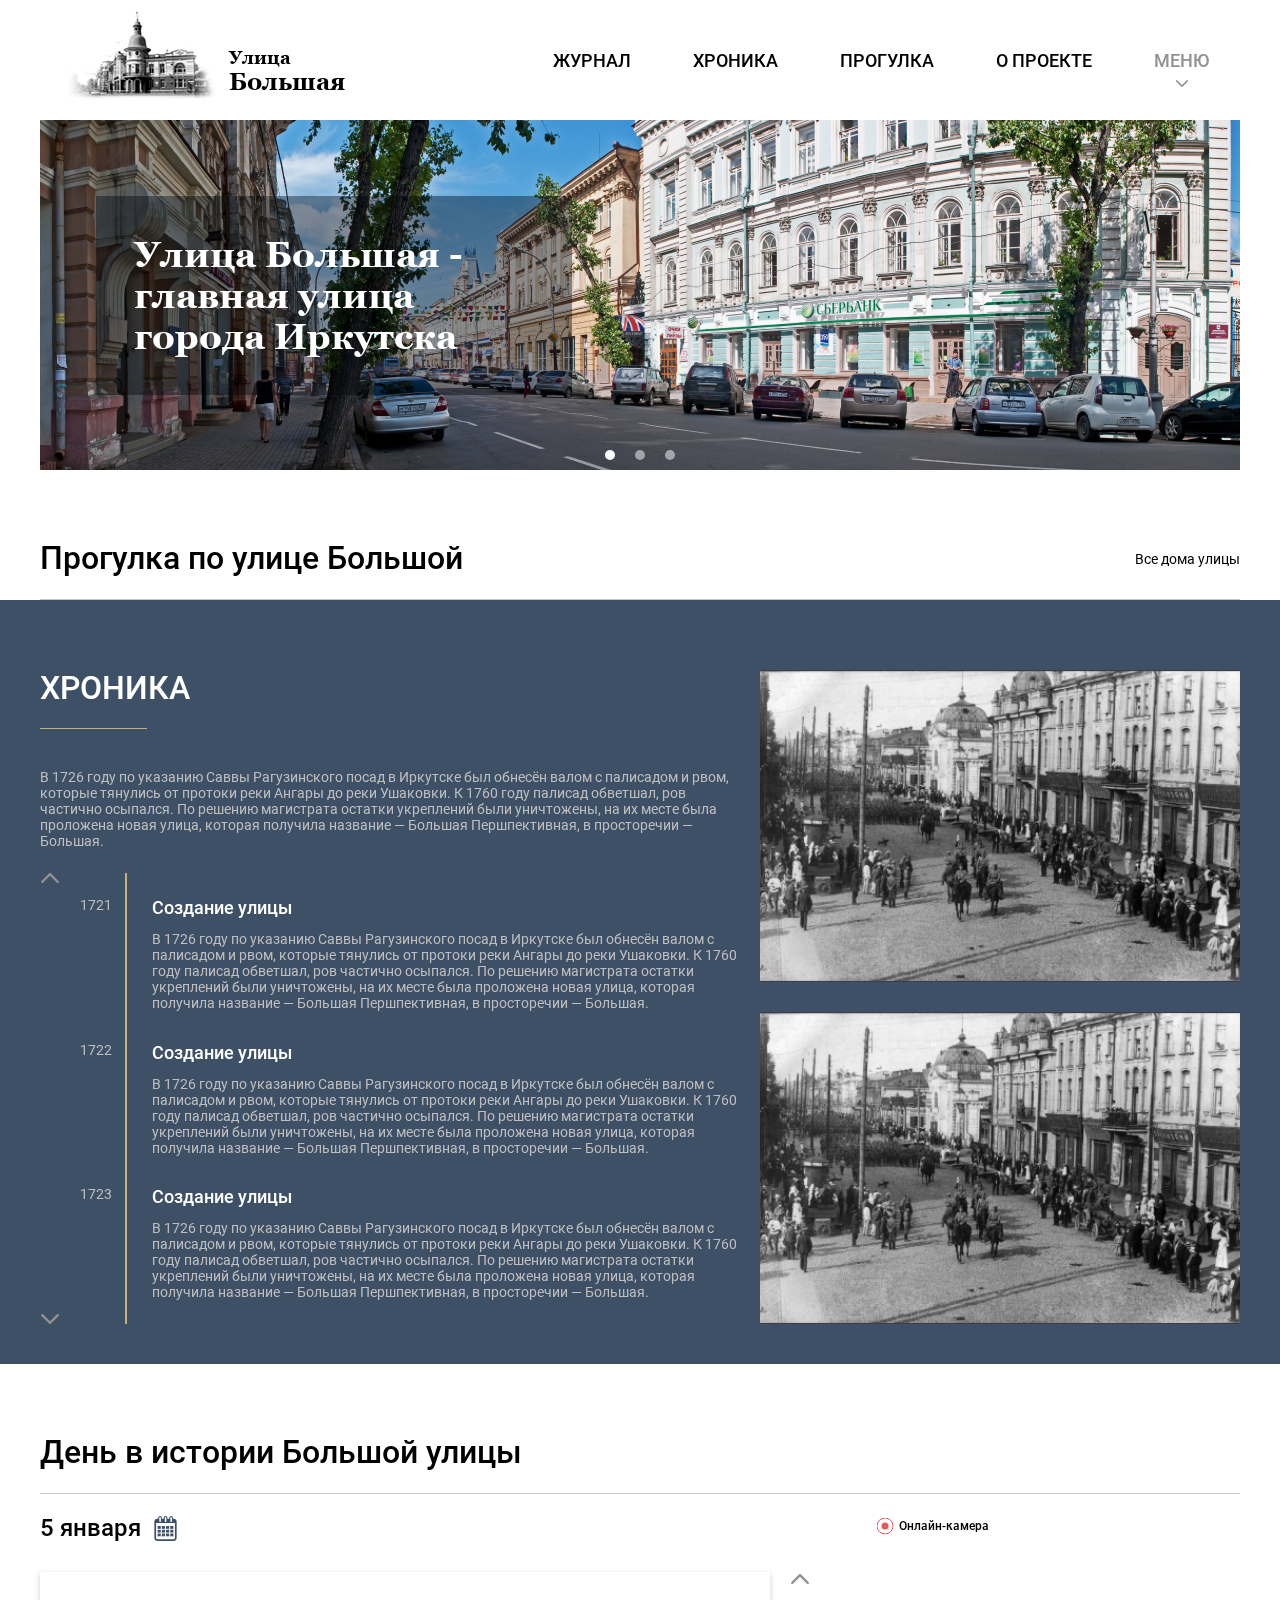
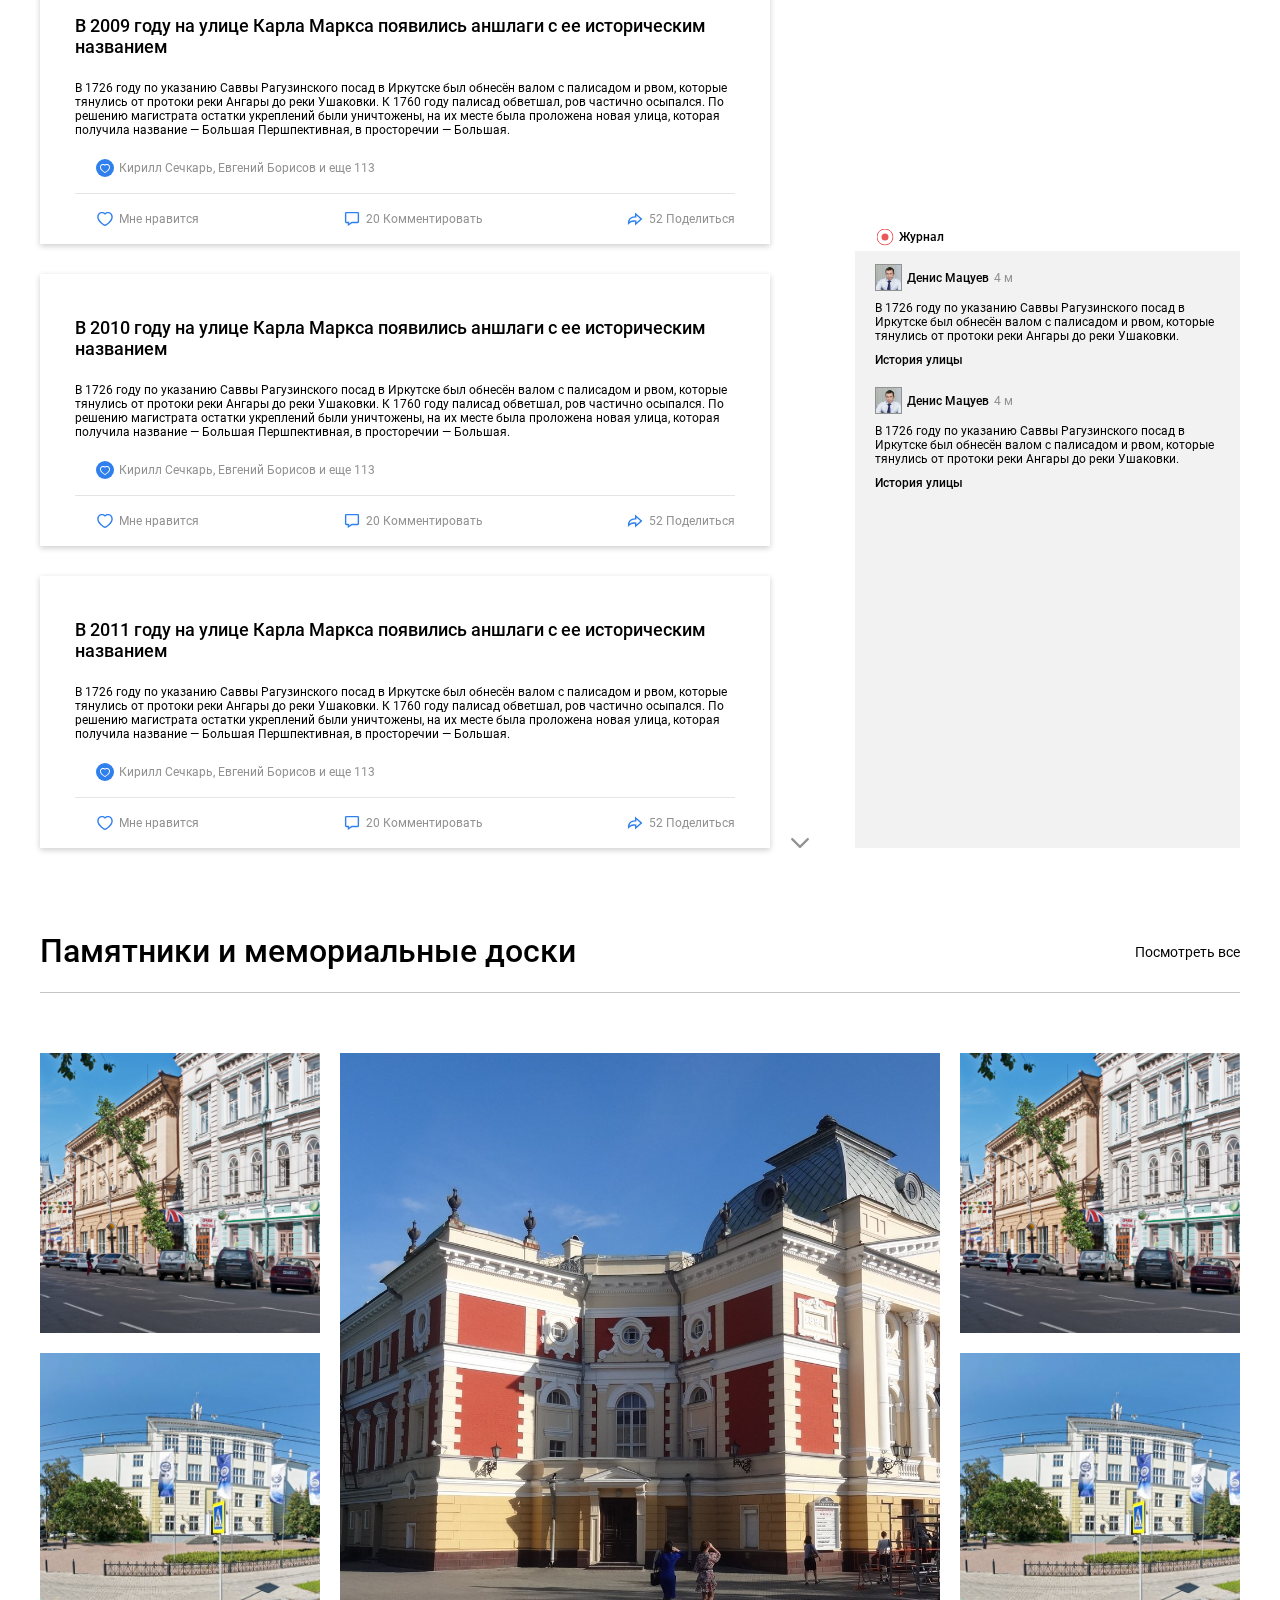
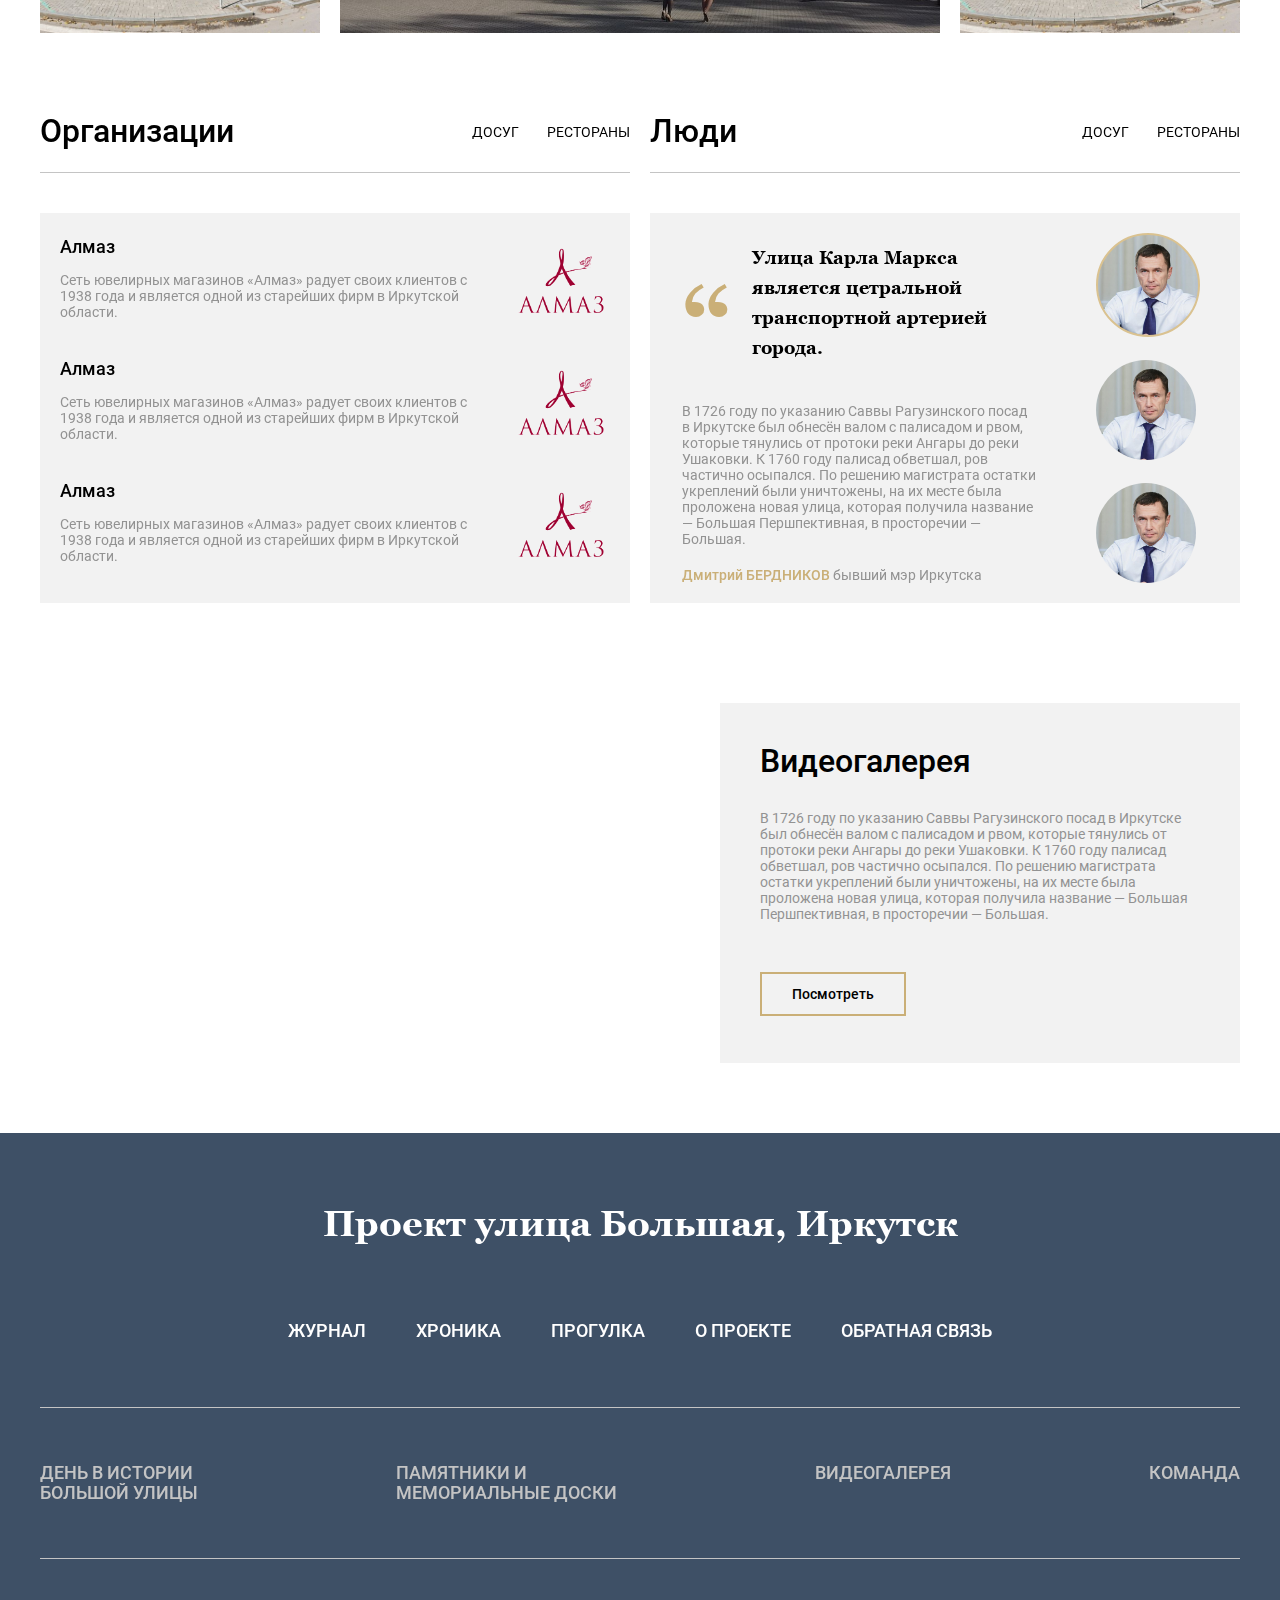
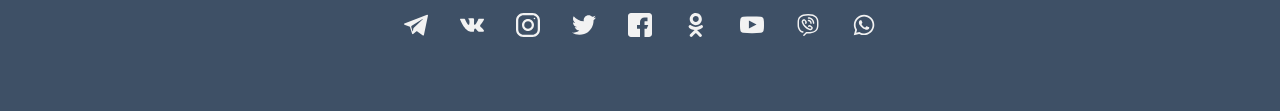
==== index.html @ 2528f9d4 "mobile" ====
<html>
	<head>
		<title></title>
		<meta name="viewport" content="width=device-width, initial-scale=1"/>
		<link rel="shortcut icon" href="./assets/images/logo.png" type="image/x-icon"/>
		<script src="./scripts/main.js" defer=""></script>
		<link rel="stylesheet" href="./css/main.css"></link>
	</head>
	<body>
		<div class="section header">
			<div class="section-content">
				<div class="logo-box">
					<div class="logo"></div>
					<div class="logo-text">
						<div class="logo-text--1">Улица</div>
						<div class="logo-text--2">Большая</div>						
					</div>
				</div>
				<div class="nav-menu">
					<div class="nav-menu__elem-box">
						<a href="#" class="n-m-elem-box__text">ЖУРНАЛ</a>
					</div>
					<div class="nav-menu__elem-box">
						<a href="#" class="n-m-elem-box__text">ХРОНИКА</a>
					</div>
					<div class="nav-menu__elem-box">
						<a href="#" class="n-m-elem-box__text">ПРОГУЛКА</a>
					</div>
					<div class="nav-menu__elem-box">
						<a href="#" class="n-m-elem-box__text">О ПРОЕКТЕ</a>
					</div>
					<div id="drop-down-menu" class="nav-menu__elem-box with-drop-down-menu" onclick="this.classList.toggle('open');">
						<div class="n-m-elem-box__text">МЕНЮ</div>
						<div class="drop-down-menu" onclick="event.stopPropagation();">
							<a href="#" class="drop-down-menu__elem" onclick="document.getElementById('drop-down-menu').click()">
								<div class="drop-down-menu__elem-text">ДЕНЬ В ИСТОРИИ БОЛЬШОЙ УЛИЦЫ</div>
							</a>
							<a href="#" class="drop-down-menu__elem" onclick="document.getElementById('drop-down-menu').click()">
								<div class="drop-down-menu__elem-text">ПАМЯТНИКИ И МЕМОРИАЛЬНЫЕ ДОСКИ</div>
							</a>
							<a href="#" class="drop-down-menu__elem" onclick="document.getElementById('drop-down-menu').click()">
								<div class="drop-down-menu__elem-text">ОРГАНИЗАЦИИ</div>
							</a>
							<a href="#" class="drop-down-menu__elem" onclick="document.getElementById('drop-down-menu').click()">
								<div class="drop-down-menu__elem-text">ВИДЕОГАЛЕРЕЯ</div>
							</a>
						</div>
					</div>
				</div>
				
			</div>
		</div>

		<div id="hero" class="section hero">
			<!-- 1 Блок -->
			<div class="section-content hero--js" style="background-image: url('./assets/images/hero-1.png')">
				<div class="hero-info">
					<div class="hero-info-text">Улица Большая - главная улица города Иркутска</div>
				</div>
			</div>

			<!-- 2 Блок -->
			<div class="section-content hero--js" style="background-image: url('./assets/images/hero-2.jpeg')">
				<div class="hero-info">
					<div class="hero-info-text">Улица Большая - главная улица города Иркутска</div>
				</div>
			</div>

			<!-- 3 Блок -->
			<div class="section-content hero--js" style="background-image: url('./assets/images/hero-3.jpeg')">
				<div class="hero-info">
					<div class="hero-info-text">Улица Большая - главная улица города Иркутска</div>
				</div>
			</div>

			<!-- Нужно добавить только блоки с тектом и фото ↑, остально все само сделается) -->
			<div id="hero-switch--js" class="hero-switch"></div>
		</div>

		<div class="section">
			<div class="section-content ">
				<div class="section__head">
					<h1 class="section__head-title">Прогулка по улице Большой</h1>
					<div class="section__head-addition">
						<a href="#" class="head-addition-text">Все дома улицы</a>
					</div>
				</div>
				<div class="walk-street">
					
				</div>
			</div>
		</div>

		<div class="section outstanding chronicle">
			<div class="section-content big-bottom chronicle-box">				
				<div class="chronicle-texts">					
					<div class="section__head">
						<h1 class="section__head-title">ХРОНИКА</h1>
					</div>
					<div>
						В 1726 году по указанию Саввы Рагузинского посад в Иркутске был обнесён валом с палисадом и рвом, которые тянулись от протоки реки Ангары до реки Ушаковки. К 1760 году палисад обветшал,  ров частично осыпался. По решению магистрата остатки укреплений были уничтожены, на их месте была проложена новая улица, которая получила название — Большая Першпективная, в просторечии — Большая.
					</div>
					<div class="chronicle-line-box">
						<div class="scroll-box left">
							<div class="scroll-box__top" onclick="changeFirstChronicleVal(-1)"></div>
							<div class="scroll-box__bottom" onclick="changeFirstChronicleVal(1)"></div>
						</div>

						<div id="chronicle-lines--js" class="chronicle-lines">
							<!-- <div class="chronicle-line">
								<div class="chronicle-line__year">1726</div>
								<div class="chronicle-line__info">
									<div class="chronicle-line__info-title">
										Создание улицы
									</div>
									<div class="chronicle-line__info-text">
										В 1726 году по указанию Саввы Рагузинского посад в Иркутске был обнесён валом с палисадом и рвом, которые тянулись от протоки реки Ангары до реки Ушаковки. К 1760 году палисад обветшал,  ров частично осыпался. По решению магистрата остатки укреплений были уничтожены, на их месте была проложена новая улица, которая получила название — Большая Першпективная, в просторечии — Большая.
									</div>								
								</div>							
							</div> -->
						</div>
					</div>
				</div>
				<div class="chronicle-photos">
					<div class="chronicle-photos__photo"  style="background-image: url('./assets/images/dfb94be512e4bee1cd52580a4a57f06c.png')"></div>
					<div class="chronicle-photos__photo"  style="background-image: url('./assets/images/dfb94be512e4bee1cd52580a4a57f06c.png')"></div>
				</div>	
			</div>
		</div>

		<div class="section day-history">
			<div class="section-content">
				<div class="section__head">
					<h1 class="section__head-title">День в истории Большой улицы</h1>
				</div>
				<div class="day-history-box">
					<div class="day-history__left-block">
						<div id="day-history__data-box--js">							
							<div class="day-history__data-box">
								<div class="data-box__val">5 января</div>
								<div class="data-box__icon"></div>
							</div>

							
							<!-- <div class="day-history__info-box">
								<a href="#" class="info-box__title">
									В 2009 году на улице Карла Маркса появились аншлаги с ее историческим названием
								</a>
								<div class="info-box__text">
									В 1726 году по указанию Саввы Рагузинского посад в Иркутске был обнесён валом с палисадом и рвом, которые тянулись от протоки реки Ангары до реки Ушаковки. К 1760 году палисад обветшал, ров частично осыпался. По решению магистрата остатки укреплений были уничтожены, на их месте была проложена новая улица, которая получила название — Большая Першпективная, в просторечии — Большая.
								</div>
								<div class="info-box__last-likes">Кирилл Сечкарь, Евгений Борисов и еще 113</div>
								<div class="info-box__communicatios">
									<div class="info-box-communications__elem like">Мне нравится</div>
									<div class="info-box-communications__elem comment">20 Комментировать</div>
									<div class="info-box-communications__elem share">52 Поделиться</div>
								</div>								
							</div> -->

						</div>

						<div class="scroll-box right">
							<div class="scroll-box__top" onclick="changeFirstHistoryDaysVal(-1)"></div>
							<div class="scroll-box__bottom" onclick="changeFirstHistoryDaysVal(1)"></div>							
						</div>

					</div>
					<div class="day-history__right-block">
						<div class="day-history__section-label online-camera">Онлайн-камера</div>
						<div class="online-camera-box online-camera"style="background-image: url('./assets/images/street.gif')" ></div>
						
						<div class="day-history__section-label">Журнал</div>
						<div class="day-history__magazine">
							<div class="magazine-elem">
								<div class="magazine-elem__people-info">
									<div class="magazine-elem-people-info__photo" style="background-image: url('./assets/images/b8f9233c652eb49a1b17f510e6d745b2.png')"></div>
									<div class="magazine-elem-people-info__name">Денис Мацуев</div>
									<div class="magazine-elem-people-info__data">4 м</div>									
								</div>
								<div class="magazine-elem__text">В 1726 году по указанию Саввы Рагузинского посад в Иркутске был обнесён валом с палисадом и рвом, которые тянулись от протоки реки Ангары до реки Ушаковки.</div>
								<div class="magazine-elem__tag">История улицы</div>								
							</div>

							<div class="magazine-elem">
								<div class="magazine-elem__people-info">
									<div class="magazine-elem-people-info__photo" style="background-image: url('./assets/images/b8f9233c652eb49a1b17f510e6d745b2.png')"></div>
									<div class="magazine-elem-people-info__name">Денис Мацуев</div>
									<div class="magazine-elem-people-info__data">4 м</div>									
								</div>
								<div class="magazine-elem__text">В 1726 году по указанию Саввы Рагузинского посад в Иркутске был обнесён валом с палисадом и рвом, которые тянулись от протоки реки Ангары до реки Ушаковки.</div>
								<div class="magazine-elem__tag">История улицы</div>								
							</div>
						</div>
					</div>					
				</div>
			</div>
		</div>

		<div class="section monuments-and-memorial-plaques">
			<div class="section-content ">
				<div class="section__head">
					<h1 class="section__head-title">Памятники и мемориальные доски</h1>
					<div class="section__head-addition">
						<a href="#" class="head-addition-text">Посмотреть все</a>
					</div>
				</div>
				<div class="grid-images">
					<div class="grid-images__box column">

						<!-- 1 ячейка с фото -->
						<a href="#" class="grid-images__img" style="background-image: url('./assets/images/hero-1.png')">
							<div class="grid-images__title">
								<div class="grid-images__title-text">Памятник “Основателям ИркутскаПамятник “Основателям ИркутскаПамятник “Основателям ИркутскаПамятник “Основателям ИркутскаПамятник “Основателям ИркутскаПамятник “Основателям ИркутскаПамятник “Основателям ИркутскаПамятник “Основателям ИркутскаПамятник “Основателям ИркутскаПамятник “Основателям ИркутскаПамятник “Основателям Иркутска</div>
							</div>
						</a>
						
						<!-- 2 ячейка с фото -->
						<a href="#" class="grid-images__img" style="background-image: url('./assets/images/hero-2.jpeg')">
							<div class="grid-images__title">
								<div class="grid-images__title-text">Памятник “Основателям Иркутска</div>
							</div>
						</a>
					</div>
					<div class="grid-images__box big">

						<!-- 3 ячейка с фото -->
						<a href="#" class="grid-images__img" style="background-image: url('./assets/images/hero-3.jpeg')">
							<div class="grid-images__title">
								<div class="grid-images__title-text">Памятник “Основателям Иркутска</div>
							</div>
						</a>			
					</div>
					<div class="grid-images__box column">

						<!-- 4 ячейка с фото -->
						<a href="#" class="grid-images__img" style="background-image: url('./assets/images/hero-1.png')">
							<div class="grid-images__title">
								<div class="grid-images__title-text">Памятник “Основателям Иркутска</div>
							</div>
						</a>

						<!-- 5 ячейка с фото -->
						<a href="#" class="grid-images__img" style="background-image: url('./assets/images/hero-2.jpeg')">
							<div class="grid-images__title">
								<div class="grid-images__title-text">Памятник “Основателям Иркутска</div>
							</div>
						</a>						
					</div>
					
				</div>
			</div>
		</div>

		<div class="section organizations-people">
			<div class="section-content big-bottom section-two-bloks">
				<div class="section-two-bloks__block">
					<div class="section__head">
						<h1 class="section__head-title">Организации</h1>
						<div class="section__head-addition">
							<a href="#" class="head-addition-text">ДОСУГ</a>
							<a href="#" class="head-addition-text">РЕСТОРАНЫ</a>
						</div>
					</div>
					<div class="organizations-box">
						<div class="organizations-box__organization">
							<div class="organization__info">
								<div class="organization-info__title">Алмаз</div>
								<div class="organization-info__text">Сеть ювелирных магазинов «Алмаз» радует своих клиентов с 1938 года и является одной из старейших фирм в Иркутской области.</div>
							</div>
							<div class="organization__logo" style="background-image: url('./assets/images/c74d2b715225d541ff532e9beeca54a8.png')"></div>
						</div>

						<div class="organizations-box__organization">
							<div class="organization__info">
								<div class="organization-info__title">Алмаз</div>
								<div class="organization-info__text">Сеть ювелирных магазинов «Алмаз» радует своих клиентов с 1938 года и является одной из старейших фирм в Иркутской области.</div>
							</div>
							<div class="organization__logo" style="background-image: url('./assets/images/c74d2b715225d541ff532e9beeca54a8.png')"></div>
						</div>

						<div class="organizations-box__organization">
							<div class="organization__info">
								<div class="organization-info__title">Алмаз</div>
								<div class="organization-info__text">Сеть ювелирных магазинов «Алмаз» радует своих клиентов с 1938 года и является одной из старейших фирм в Иркутской области.</div>
							</div>
							<div class="organization__logo" style="background-image: url('./assets/images/c74d2b715225d541ff532e9beeca54a8.png')"></div>
						</div>
					</div>
					
				</div>
				<div class="section-two-bloks__block">
					<div class="section__head">
						<h1 class="section__head-title">Люди</h1>
						<div class="section__head-addition">
							<a href="#" class="head-addition-text">ДОСУГ</a>
							<a href="#" class="head-addition-text">РЕСТОРАНЫ</a>
						</div>
					</div>
					<div class="people-box">
						<div class="people-box__texts">
							<div class="header-text-quote">Улица Карла Маркса является цетральной транспортной артерией города.</div>
							<div class="people-box__text-main">В 1726 году по указанию Саввы Рагузинского посад в Иркутске был обнесён валом с палисадом и рвом, которые тянулись от протоки реки Ангары до реки Ушаковки. К 1760 году палисад обветшал,  ров частично осыпался. По решению магистрата остатки укреплений были уничтожены, на их месте была проложена новая улица, которая получила название — Большая Першпективная, в просторечии — Большая.</div>
							<div class="people-box__text-author"><span class="golden-bold">Дмитрий БЕРДНИКОВ</span> бывший мэр Иркутска</div>							
						</div>

						<div class="people-box__photos">
							<div class="people-box__photo selected"  style="background-image: url('./assets/images/b8f9233c652eb49a1b17f510e6d745b2.png')"></div>
							<div class="people-box__photo"  style="background-image: url('./assets/images/b8f9233c652eb49a1b17f510e6d745b2.png')"></div>
							<div class="people-box__photo"  style="background-image: url('./assets/images/b8f9233c652eb49a1b17f510e6d745b2.png')"></div>
						</div>
						
					</div>
					
				</div>

			</div>
		</div>

		<div class="section video-gallery">
			<div class="section-content">
				<div class="video-gallery__video" style="background-image: url('./assets/images/street.gif')"></div>
				<div class="video-gallery__info-box">
					<div class="video-gallery__info-box-title">Видеогалерея</div>
					<div class="video-gallery__info-box-text">В 1726 году по указанию Саввы Рагузинского посад в Иркутске был обнесён валом с палисадом и рвом, которые тянулись от протоки реки Ангары до реки Ушаковки. К 1760 году палисад обветшал,  ров частично осыпался. По решению магистрата остатки укреплений были уничтожены, на их месте была проложена новая улица, которая получила название — Большая Першпективная, в просторечии — Большая.</div>
					<button class="button">Посмотреть</button>
				</div>
			</div>
		</div>

		<div class="section footer">
			<div class="section-content ">
				<div class="section__head">
					<h1 class="section__head-title">Проект улица Большая, Иркутск</h1>
				</div>

				<div class="footer__menu-box">
					<div class="main-menu-links">
						<a href="#" class="main-menu-links__elem">ЖУРНАЛ</a>
						<a href="#" class="main-menu-links__elem">ХРОНИКА</a>
						<a href="#" class="main-menu-links__elem">ПРОГУЛКА</a>
						<a href="#" class="main-menu-links__elem">О ПРОЕКТЕ</a>
						<a href="#" class="main-menu-links__elem">ОБРАТНАЯ СВЯЗЬ</a>			
					</div>


					<div class="extra-menu-links">
						<a href="" class="extra-menu-links__elem">ДЕНЬ В ИСТОРИИ <br> БОЛЬШОЙ УЛИЦЫ</a>
						<a href="" class="extra-menu-links__elem">ПАМЯТНИКИ И <br> МЕМОРИАЛЬНЫЕ ДОСКИ</a>
						<a href="" class="extra-menu-links__elem">ВИДЕОГАЛЕРЕЯ</a>
						<a href="" class="extra-menu-links__elem">КОМАНДА</a>		
					</div>
				</div>

				<div class="social-links">
					<a href="#" target="_blank" class="social-links__elem telegram"></a>	
					<a href="#" target="_blank" class="social-links__elem vk"></a>	
					<a href="#" target="_blank" class="social-links__elem instagram"></a>	
					<a href="#" target="_blank" class="social-links__elem twitter"></a>	
					<a href="#" target="_blank" class="social-links__elem facebook"></a>	
					<a href="#" target="_blank" class="social-links__elem ok"></a>	
					<a href="#" target="_blank" class="social-links__elem youtube"></a>
					<a href="#" target="_blank" class="social-links__elem viber"></a>
					<a href="#" target="_blank" class="social-links__elem whatsapp"></a>
				</div>
			</div>
		</div>

	</body>
</html>
---- css/main.css ----
@font-face{font-family:'Roboto';src:url("../assets/fonts/Roboto/Roboto-Regular.ttf") format('truetype');font-weight:400;font-style:normal}@font-face{font-family:'Roboto';src:url("../assets/fonts/Roboto/Roboto-Medium.ttf") format('truetype');font-weight:500;font-style:normal}@font-face{font-family:'Georgia';src:url("../assets/fonts/Georgia/Georgia-Bold.eot");src:local('Georgia Bold'),local('Georgia-Bold'),url("../assets/fonts/Georgia/Georgia-Bold.eot?#iefix") format('embedded-opentype'),url("../assets/fonts/Georgia/Georgia-Bold.woff2") format('woff2'),url("../assets/fonts/Georgia/Georgia-Bold.woff") format('woff'),url("../assets/fonts/Georgia/Georgia-Bold.ttf") format('truetype');font-weight:700;font-style:normal}.scroll-box{display:-webkit-box;display:-moz-box;display:-webkit-flex;display:-ms-flexbox;display:box;display:flex;-webkit-box-orient:vertical;-moz-box-orient:vertical;-o-box-orient:vertical;-webkit-flex-direction:column;-ms-flex-direction:column;flex-direction:column;-webkit-box-pack:justify;-moz-box-pack:justify;-o-box-pack:justify;-ms-flex-pack:justify;-webkit-justify-content:space-between;justify-content:space-between;min-width:20px}.scroll-box.left{margin-right:20px}.scroll-box.right{margin-left:20px}.scroll-box__top,.scroll-box__bottom{width:20px;height:10px;-webkit-background-size:contain;-moz-background-size:contain;background-size:contain;background-repeat:no-repeat;background-position:center;cursor:pointer}.scroll-box__top:hover,.scroll-box__bottom:hover{filter:brightness(.5)}.scroll-box__top{background-image:url("../assets/images/arrow-top.svg")}.scroll-box__bottom{-webkit-transform:rotate(180deg);-moz-transform:rotate(180deg);-o-transform:rotate(180deg);-ms-transform:rotate(180deg);transform:rotate(180deg);background-image:url("../assets/images/arrow-top.svg")}body{display:-webkit-box;display:-moz-box;display:-webkit-flex;display:-ms-flexbox;display:box;display:flex;margin:0;font-family:Roboto;font-style:normal;font-weight:400;font-size:14px;line-height:16px;color:#000;min-width:320px;min-height:480px;-webkit-box-orient:vertical;-moz-box-orient:vertical;-o-box-orient:vertical;-webkit-flex-direction:column;-ms-flex-direction:column;flex-direction:column}@media screen and (max-width:768px){body{font-size:12px;line-height:14px}}*{outline:none}*::-webkit-scrollbar{width:10px}*::-webkit-scrollbar:horizontal{height:6px}*::-webkit-scrollbar-track-piece{background:inherit}*::-webkit-scrollbar-thumb{border-radius:1.5px;background-color:#c1c1c1;cursor:pointer}a{text-decoration:none;color:inherit}.section{display:-webkit-box;display:-moz-box;display:-webkit-flex;display:-ms-flexbox;display:box;display:flex}.section-content{margin:70px auto 0 auto;max-width:1200px;display:-webkit-box;display:-moz-box;display:-webkit-flex;display:-ms-flexbox;display:box;display:flex;-webkit-box-flex:1;-moz-box-flex:1;-o-box-flex:1;box-flex:1;-webkit-flex:1;-ms-flex:1;flex:1;-webkit-box-orient:vertical;-moz-box-orient:vertical;-o-box-orient:vertical;-webkit-flex-direction:column;-ms-flex-direction:column;flex-direction:column;overflow:hidden}.section-content.big-bottom{margin-bottom:40px}.section-content.mini{margin:0 auto}.section-content.row{-webkit-box-orient:horizontal;-moz-box-orient:horizontal;-o-box-orient:horizontal;-webkit-flex-direction:row;-ms-flex-direction:row;flex-direction:row}@media screen and (min-width:768px) and (max-width:1200px){.section-content{padding:0 40px}}@media screen and (max-width:768px){.section-content{padding:0 20px}}.section__head{padding-bottom:22px;border-bottom:1px solid #c4c4c4;display:-webkit-box;display:-moz-box;display:-webkit-flex;display:-ms-flexbox;display:box;display:flex;-webkit-box-pack:justify;-moz-box-pack:justify;-o-box-pack:justify;-ms-flex-pack:justify;-webkit-justify-content:space-between;justify-content:space-between}.section__head-title{font-weight:500;font-size:32px;line-height:37px;margin:0}@media screen and (max-width:768px){.section__head-title{font-size:18px;line-height:21px}}.section__head-addition{display:-webkit-box;display:-moz-box;display:-webkit-flex;display:-ms-flexbox;display:box;display:flex}.head-addition-text{font-size:14px;line-height:16px;text-align:right;margin:auto 14px}@media screen and (max-width:768px){.head-addition-text{display:none}}.head-addition-text:first-child{margin:auto 14px auto 0}.head-addition-text:last-child{margin:auto 0 auto 14px}.section.header{height:120px}@media screen and (max-width:768px){.section.header{height:60px}}@media screen and (min-width:768px) and (max-width:1200px){.section.header{height:80px}}.section.header .section-content{margin-top:0;-webkit-box-orient:horizontal;-moz-box-orient:horizontal;-o-box-orient:horizontal;-webkit-flex-direction:row;-ms-flex-direction:row;flex-direction:row;overflow:visible}.logo-box{display:-webkit-box;display:-moz-box;display:-webkit-flex;display:-ms-flexbox;display:box;display:flex}.logo{width:148px;height:90px;margin:10px 13px 20px 28px;background:url("../assets/images/logo.png");-webkit-background-size:contain;-moz-background-size:contain;background-size:contain;background-repeat:no-repeat;background-position:center}@media screen and (max-width:1200px){.logo{width:100px;height:60px;margin:0}}.logo-text{display:-webkit-box;display:-moz-box;display:-webkit-flex;display:-ms-flexbox;display:box;display:flex;-webkit-box-orient:vertical;-moz-box-orient:vertical;-o-box-orient:vertical;-webkit-flex-direction:column;-ms-flex-direction:column;flex-direction:column;margin-top:48px}@media screen and (max-width:1200px){.logo-text{margin-top:25px}}.logo-text--1{font-family:Georgia;font-style:normal;font-weight:bold;font-size:18px;line-height:20px}@media screen and (max-width:1200px){.logo-text--1{font-size:12px;line-height:14px}}.logo-text--2{font-family:Georgia;font-style:normal;font-weight:bold;font-size:24px;line-height:27px}@media screen and (max-width:768px){.logo-text--2{font-size:16px;line-height:18px}}.nav-menu{display:-webkit-box;display:-moz-box;display:-webkit-flex;display:-ms-flexbox;display:box;display:flex;-webkit-box-flex:1;-moz-box-flex:1;-o-box-flex:1;box-flex:1;-webkit-flex:1;-ms-flex:1;flex:1;-webkit-box-pack:end;-moz-box-pack:end;-o-box-pack:end;-ms-flex-pack:end;-webkit-justify-content:flex-end;justify-content:flex-end;margin:auto}@media screen and (max-width:768px){.nav-menu{display:none}}.nav-menu__elem-box{margin:auto 31px auto 31px;cursor:pointer;position:relative}@media screen and (min-width:768px) and (max-width:1200px){.nav-menu__elem-box{margin:auto 10px}}.nav-menu__elem-box:hover .n-m-elem-box__text{font-weight:600}.nav-menu__elem-box.with-drop-down-menu:before{content:'';width:14px;height:7px;position:absolute;bottom:-9px;left:50%;-webkit-transform:translate(-50%,100%) rotate(180deg);-moz-transform:translate(-50%,100%) rotate(180deg);-o-transform:translate(-50%,100%) rotate(180deg);-ms-transform:translate(-50%,100%) rotate(180deg);transform:translate(-50%,100%) rotate(180deg);background:url("../assets/images/arrow-top.svg");-webkit-background-size:contain;-moz-background-size:contain;background-size:contain;background-repeat:no-repeat;background-position:center}.nav-menu__elem-box.with-drop-down-menu .n-m-elem-box__text{color:#929292;font-weight:500}.nav-menu__elem-box.with-drop-down-menu.open:after{content:'';position:fixed;height:100%;width:100%;top:0;left:0;z-index:10}.nav-menu__elem-box.with-drop-down-menu.open .drop-down-menu{display:block;z-index:11}.nav-menu__elem-box.with-drop-down-menu.open:before{-webkit-transform:translate(-50%,100%);-moz-transform:translate(-50%,100%);-o-transform:translate(-50%,100%);-ms-transform:translate(-50%,100%);transform:translate(-50%,100%)}.n-m-elem-box__text{font-weight:500;font-size:18px;line-height:21px;white-space:nowrap}.drop-down-menu{cursor:default;display:none;position:absolute;top:40px;right:-20px;background:rgba(255,255,255,0.9);min-width:316px;padding:18px 20px;-webkit-box-sizing:border-box;-moz-box-sizing:border-box;box-sizing:border-box}.drop-down-menu__elem{cursor:pointer;font-weight:500;font-size:14px;line-height:16px;margin:20px 0 20px 0;white-space:nowrap;display:-webkit-box;display:-moz-box;display:-webkit-flex;display:-ms-flexbox;display:box;display:flex}.drop-down-menu__elem:first-child{margin:0 0 20px 0}.drop-down-menu__elem:last-child{margin:20px 0 0 0}.drop-down-menu__elem:hover{font-weight:600}.drop-down-menu__elem-text{text-align:right;-webkit-box-flex:1;-moz-box-flex:1;-o-box-flex:1;box-flex:1;-webkit-flex:1;-ms-flex:1;flex:1}.section.footer{background:#3e5066}.section.footer .section__head-title{font-family:Georgia;font-style:normal;font-weight:bold;font-size:36px;line-height:41px;text-align:center;color:#fff;margin:auto}@media screen and (max-width:768px){.section.footer .section__head-title{font-size:18px;line-height:20px}}.section.footer .section__head{border:none}.section.footer .main-menu-links{display:-webkit-box;display:-moz-box;display:-webkit-flex;display:-ms-flexbox;display:box;display:flex;margin:54px auto 66px auto}@media screen and (max-width:768px){.section.footer .main-menu-links{-webkit-box-orient:vertical;-moz-box-orient:vertical;-o-box-orient:vertical;-webkit-flex-direction:column;-ms-flex-direction:column;flex-direction:column;margin:0;-webkit-box-flex:1;-moz-box-flex:1;-o-box-flex:1;box-flex:1;-webkit-flex:1;-ms-flex:1;flex:1}}.section.footer .main-menu-links .main-menu-links__elem{font-weight:500;font-size:18px;line-height:21px;color:#fff;margin:0 25px}@media screen and (max-width:768px){.section.footer .main-menu-links .main-menu-links__elem{font-size:12px;line-height:14px;margin:5px 0}}.section.footer .main-menu-links .main-menu-links__elem:hover{font-weight:600}.section.footer .extra-menu-links{display:-webkit-box;display:-moz-box;display:-webkit-flex;display:-ms-flexbox;display:box;display:flex;padding:55px 0;border-top:1px solid #c4c4c4;border-bottom:1px solid #c4c4c4;-webkit-box-pack:justify;-moz-box-pack:justify;-o-box-pack:justify;-ms-flex-pack:justify;-webkit-justify-content:space-between;justify-content:space-between}@media screen and (max-width:768px){.section.footer .extra-menu-links{-webkit-box-orient:vertical;-moz-box-orient:vertical;-o-box-orient:vertical;-webkit-flex-direction:column;-ms-flex-direction:column;flex-direction:column;border:none;padding:0;-webkit-box-flex:1;-moz-box-flex:1;-o-box-flex:1;box-flex:1;-webkit-flex:1;-ms-flex:1;flex:1}}.section.footer .extra-menu-links .extra-menu-links__elem{font-weight:500;font-size:18px;line-height:110%;color:#c4c4c4}@media screen and (max-width:768px){.section.footer .extra-menu-links .extra-menu-links__elem{font-size:12px;line-height:14px;margin:5px 0}}.section.footer .extra-menu-links .extra-menu-links__elem:hover{font-weight:600}.section.footer .social-links{margin:50px auto 70px auto;display:-webkit-box;display:-moz-box;display:-webkit-flex;display:-ms-flexbox;display:box;display:flex}@media screen and (max-width:768px){.section.footer .social-links{-webkit-box-lines:multiple;-moz-box-lines:multiple;-o-box-lines:multiple;-webkit-flex-wrap:wrap;-ms-flex-wrap:wrap;flex-wrap:wrap;-webkit-box-pack:center;-moz-box-pack:center;-o-box-pack:center;-ms-flex-pack:center;-webkit-justify-content:center;justify-content:center;max-width:80vw}}.section.footer .social-links .social-links__elem{height:32px;width:32px;-webkit-background-size:contain;-moz-background-size:contain;background-size:contain;background-repeat:no-repeat;background-position:center;margin:0 12px;display:block}.section.footer .social-links .social-links__elem:hover{filter:drop-shadow(2px 4px 4px #000)}.section.footer .social-links .social-links__elem.telegram{background-image:url("../assets/images/socials/telegram.svg")}.section.footer .social-links .social-links__elem.vk{background-image:url("../assets/images/socials/vk.svg")}.section.footer .social-links .social-links__elem.instagram{background-image:url("../assets/images/socials/instagram.svg")}.section.footer .social-links .social-links__elem.twitter{background-image:url("../assets/images/socials/twitter.svg")}.section.footer .social-links .social-links__elem.facebook{background-image:url("../assets/images/socials/facebook.svg")}.section.footer .social-links .social-links__elem.ok{background-image:url("../assets/images/socials/ok.svg")}.section.footer .social-links .social-links__elem.youtube{background-image:url("../assets/images/socials/youtube.svg")}.section.footer .social-links .social-links__elem.viber{background-image:url("../assets/images/socials/viber.svg")}.section.footer .social-links .social-links__elem.whatsapp{background-image:url("../assets/images/socials/whatsapp.svg")}.footer__menu-box{display:-webkit-box;display:-moz-box;display:-webkit-flex;display:-ms-flexbox;display:box;display:flex;-webkit-box-orient:vertical;-moz-box-orient:vertical;-o-box-orient:vertical;-webkit-flex-direction:column;-ms-flex-direction:column;flex-direction:column}@media screen and (max-width:768px){.footer__menu-box{-webkit-box-orient:horizontal;-moz-box-orient:horizontal;-o-box-orient:horizontal;-webkit-flex-direction:row;-ms-flex-direction:row;flex-direction:row}}.section.outstanding{background:#3e5066;color:#bfbfc0}@media screen and (max-width:768px){.section.outstanding .section-content{margin-top:13px;margin-bottom:20px}}.section.outstanding .section__head{border-bottom:none;position:relative;margin-bottom:40px}@media screen and (max-width:768px){.section.outstanding .section__head{margin-bottom:17px;padding-bottom:7px}}.section.outstanding .section__head:before{content:'';position:absolute;width:107px;background:#caaf77;height:1px;bottom:0;left:0}.section.outstanding .section__head-title{color:#fff}.section.hero{height:350px;position:relative}@media screen and (max-width:768px){.section.hero{display:none}}.section.hero .section-content{margin-top:0;-webkit-background-size:cover;-moz-background-size:cover;background-size:cover;background-repeat:no-repeat;background-position:center;display:none}.section.hero .section-content.open{display:-webkit-box;display:-moz-box;display:-webkit-flex;display:-ms-flexbox;display:box;display:flex}.hero-info{margin:auto 60% auto 56px;position:relative;min-width:400px;padding:38px}.hero-info:before{content:'';position:absolute;width:100%;height:100%;top:0;left:0;background:#2a3747;mix-blend-mode:multiply;opacity:.5;-ms-filter:"progid:DXImageTransform.Microsoft.Alpha(Opacity=50)";filter:alpha(opacity=50)}.hero-info-text{font-family:Georgia;font-style:normal;font-weight:bold;font-size:36px;line-height:41px;color:#fff;mix-blend-mode:color-dodge}.hero-switch{position:absolute;bottom:10px;left:50%;-webkit-transform:translate(-50%,0%);-moz-transform:translate(-50%,0%);-o-transform:translate(-50%,0%);-ms-transform:translate(-50%,0%);transform:translate(-50%,0%)}.hero-switch-elem{width:10px;height:10px;border-radius:100%;padding:0;border:none;margin:0 10px;background:#fff;opacity:.5;-ms-filter:"progid:DXImageTransform.Microsoft.Alpha(Opacity=50)";filter:alpha(opacity=50);cursor:pointer}.hero-switch-elem:hover{opacity:1;-ms-filter:none;filter:none}.hero-switch-elem.selected{opacity:1;-ms-filter:none;filter:none}@media screen and (max-width:768px){.section.monuments-and-memorial-plaques{display:none}}.grid-images{margin-top:50px;display:-webkit-box;display:-moz-box;display:-webkit-flex;display:-ms-flexbox;display:box;display:flex;-webkit-box-flex:1;-moz-box-flex:1;-o-box-flex:1;box-flex:1;-webkit-flex:1;-ms-flex:1;flex:1;-webkit-transform:translate(-10px,0);-moz-transform:translate(-10px,0);-o-transform:translate(-10px,0);-ms-transform:translate(-10px,0);transform:translate(-10px,0);width:calc(100% + 20px)}.grid-images .grid-images__box{display:-webkit-box;display:-moz-box;display:-webkit-flex;display:-ms-flexbox;display:box;display:flex}.grid-images .grid-images__box.column{-webkit-box-orient:vertical;-moz-box-orient:vertical;-o-box-orient:vertical;-webkit-flex-direction:column;-ms-flex-direction:column;flex-direction:column}.grid-images .grid-images__box.big{-webkit-box-flex:1;-moz-box-flex:1;-o-box-flex:1;box-flex:1;-webkit-flex:1;-ms-flex:1;flex:1}.grid-images .grid-images__box.big .grid-images__img{width:100%;height:calc(100% - 20px)}.grid-images .grid-images__img{-webkit-background-size:cover;-moz-background-size:cover;background-size:cover;background-repeat:no-repeat;background-position:center;width:280px;height:280px;margin:10px;position:relative}@media screen and (min-width:768px) and (max-width:1200px){.grid-images .grid-images__img{width:180px;height:180px}}.grid-images .grid-images__img .grid-images__title{display:none}.grid-images .grid-images__img:hover .grid-images__title{display:-webkit-box;display:-moz-box;display:-webkit-flex;display:-ms-flexbox;display:box;display:flex;position:absolute;width:100%;bottom:0;left:0}.grid-images .grid-images__img:hover .grid-images__title .grid-images__title-text{display:-webkit-box;mix-blend-mode:color-dodge;z-index:1;margin:auto 24px 25px 24px;font-weight:500;font-size:18px;line-height:21px;color:#fff;-webkit-line-clamp:5;-webkit-box-orient:vertical;overflow:hidden;-o-text-overflow:ellipsis;text-overflow:ellipsis;min-height:45px;height:auto;max-height:155px;padding:25px 0 0 0;-webkit-box-sizing:border-box;-moz-box-sizing:border-box;box-sizing:border-box}.grid-images .grid-images__img:hover .grid-images__title:after{content:'';position:absolute;background:#3f3c47;mix-blend-mode:multiply;opacity:.5;-ms-filter:"progid:DXImageTransform.Microsoft.Alpha(Opacity=50)";filter:alpha(opacity=50);height:100%;width:100%;bottom:0;left:0}@media screen and (max-width:768px){.section.organizations-people{display:none}}@media screen and (min-width:768px) and (max-width:1200px){.section.organizations-people .section-content{-webkit-box-orient:vertical;-moz-box-orient:vertical;-o-box-orient:vertical;-webkit-flex-direction:column;-ms-flex-direction:column;flex-direction:column}.section.organizations-people .section-content .section-two-bloks__block{margin:70px 0 0 0}}.section-two-bloks{display:-webkit-box;display:-moz-box;display:-webkit-flex;display:-ms-flexbox;display:box;display:flex;-webkit-box-orient:horizontal;-moz-box-orient:horizontal;-o-box-orient:horizontal;-webkit-flex-direction:row;-ms-flex-direction:row;flex-direction:row}.section-two-bloks__block{-webkit-box-flex:1;-moz-box-flex:1;-o-box-flex:1;box-flex:1;-webkit-flex:1;-ms-flex:1;flex:1;margin:0 10px;display:-webkit-box;display:-moz-box;display:-webkit-flex;display:-ms-flexbox;display:box;display:flex;-webkit-box-orient:vertical;-moz-box-orient:vertical;-o-box-orient:vertical;-webkit-flex-direction:column;-ms-flex-direction:column;flex-direction:column}.section-two-bloks__block:first-child{margin:0 10px 0 0}.section-two-bloks__block:last-child{margin:0 0 0 10px}.organizations-box{-webkit-box-flex:1;-moz-box-flex:1;-o-box-flex:1;box-flex:1;-webkit-flex:1;-ms-flex:1;flex:1;margin-top:40px;background:#f2f2f2;padding:23px 24px 33px 20px;display:-webkit-box;display:-moz-box;display:-webkit-flex;display:-ms-flexbox;display:box;display:flex;-webkit-box-orient:vertical;-moz-box-orient:vertical;-o-box-orient:vertical;-webkit-flex-direction:column;-ms-flex-direction:column;flex-direction:column;-webkit-box-pack:justify;-moz-box-pack:justify;-o-box-pack:justify;-ms-flex-pack:justify;-webkit-justify-content:space-between;justify-content:space-between}.organizations-box__organization{margin-top:40px;display:-webkit-box;display:-moz-box;display:-webkit-flex;display:-ms-flexbox;display:box;display:flex;margin:30px 0 0 0}.organizations-box__organization:first-child{margin:0}.organization-info__title{font-weight:500;font-size:18px;line-height:21px}.organization-info__text{font-size:14px;line-height:16px;color:#929292;margin-top:15px}.organization__logo{width:90px;height:90px;min-width:90px;min-height:90px;mix-blend-mode:darken;margin:auto 0 auto 27px;-webkit-background-size:contain;-moz-background-size:contain;background-size:contain;background-repeat:no-repeat;background-position:center}.people-box{-webkit-box-flex:1;-moz-box-flex:1;-o-box-flex:1;box-flex:1;-webkit-flex:1;-ms-flex:1;flex:1;background:#f2f2f2;display:-webkit-box;display:-moz-box;display:-webkit-flex;display:-ms-flexbox;display:box;display:flex;margin-top:40px;padding:20px 40px 20px 32px}.people-box__texts{display:-webkit-box;display:-moz-box;display:-webkit-flex;display:-ms-flexbox;display:box;display:flex;-webkit-box-orient:vertical;-moz-box-orient:vertical;-o-box-orient:vertical;-webkit-flex-direction:column;-ms-flex-direction:column;flex-direction:column;margin-right:40px;font-size:14px;line-height:16px;color:#929292}.people-box__texts .golden-bold{font-weight:500;color:#caaf77}.header-text-quote{font-family:Georgia;font-style:normal;font-weight:bold;font-size:18px;line-height:30px;color:#000;padding-left:70px;position:relative;margin-top:10px}.header-text-quote:before{content:'“';position:absolute;left:0;top:50%;-webkit-transform:translate(0,50%);-moz-transform:translate(0,50%);-o-transform:translate(0,50%);-ms-transform:translate(0,50%);transform:translate(0,50%);color:#caaf77;font-family:Georgia;font-style:normal;font-weight:bold;font-size:96px;line-height:20px}.people-box__text-main{padding:40px 0 20px 0;margin:auto 0}.people-box__photos,.chronicle-photos{display:-webkit-box;display:-moz-box;display:-webkit-flex;display:-ms-flexbox;display:box;display:flex;-webkit-box-orient:vertical;-moz-box-orient:vertical;-o-box-orient:vertical;-webkit-flex-direction:column;-ms-flex-direction:column;flex-direction:column;-webkit-box-pack:justify;-moz-box-pack:justify;-o-box-pack:justify;-ms-flex-pack:justify;-webkit-justify-content:space-between;justify-content:space-between;margin-left:20px}@media screen and (max-width:768px){.people-box__photos,.chronicle-photos{display:none}}@media screen and (min-width:768px) and (max-width:1200px){.chronicle-photos{display:none}}.people-box__photo{width:100px;height:100px;-webkit-background-size:cover;-moz-background-size:cover;background-size:cover;background-repeat:no-repeat;background-position:center;border-radius:50%;margin:5px 0;cursor:pointer}.people-box__photo:first-child{margin:0 0 5px 0}.people-box__photo:last-child{margin:5px 0 0 0}.people-box__photo.selected{border:2px solid #dac290}.chronicle-texts{display:-webkit-box;display:-moz-box;display:-webkit-flex;display:-ms-flexbox;display:box;display:flex;-webkit-box-orient:vertical;-moz-box-orient:vertical;-o-box-orient:vertical;-webkit-flex-direction:column;-ms-flex-direction:column;flex-direction:column}.chronicle-box{display:-webkit-box;display:-moz-box;display:-webkit-flex;display:-ms-flexbox;display:box;display:flex;-webkit-box-orient:horizontal;-moz-box-orient:horizontal;-o-box-orient:horizontal;-webkit-flex-direction:row;-ms-flex-direction:row;flex-direction:row}.chronicle-photos__photo{width:480px;height:312px;-webkit-background-size:cover;-moz-background-size:cover;background-size:cover;background-repeat:no-repeat;background-position:center;margin:15px 0}.chronicle-photos__photo:first-child{margin:0 0 15px 0}.chronicle-photos__photo:last-child{margin:15px 0 0 0}.chronicle-line-box{display:-webkit-box;display:-moz-box;display:-webkit-flex;display:-ms-flexbox;display:box;display:flex;-webkit-box-flex:1;-moz-box-flex:1;-o-box-flex:1;box-flex:1;-webkit-flex:1;-ms-flex:1;flex:1;margin-top:24px}.chronicle-line-box .scroll-box__top:hover,.chronicle-line-box .scroll-box__bottom:hover{filter:brightness(2)}.chronicle-lines{display:-webkit-box;display:-moz-box;display:-webkit-flex;display:-ms-flexbox;display:box;display:flex;-webkit-box-orient:vertical;-moz-box-orient:vertical;-o-box-orient:vertical;-webkit-flex-direction:column;-ms-flex-direction:column;flex-direction:column;padding-bottom:24px;position:relative;-webkit-box-pack:justify;-moz-box-pack:justify;-o-box-pack:justify;-ms-flex-pack:justify;-webkit-justify-content:space-between;justify-content:space-between}.chronicle-lines:before{content:'';width:2px;height:100%;position:absolute;background:#caaf77;left:45px;top:0}.chronicle-line{display:-webkit-box;display:-moz-box;display:-webkit-flex;display:-ms-flexbox;display:box;display:flex;margin-top:24px}.chronicle-line__year{margin-right:40px}.chronicle-line__info{display:-webkit-box;display:-moz-box;display:-webkit-flex;display:-ms-flexbox;display:box;display:flex;-webkit-box-orient:vertical;-moz-box-orient:vertical;-o-box-orient:vertical;-webkit-flex-direction:column;-ms-flex-direction:column;flex-direction:column}.chronicle-line__info-title{font-weight:500;font-size:18px;line-height:21px;color:#fff;margin-bottom:13px}.section.day-history .section-content{overflow:visible}.day-history-box{display:-webkit-box;display:-moz-box;display:-webkit-flex;display:-ms-flexbox;display:box;display:flex}@media screen and (max-width:1200px){.day-history-box{-webkit-box-orient:vertical;-moz-box-orient:vertical;-o-box-orient:vertical;-webkit-flex-direction:column;-ms-flex-direction:column;flex-direction:column}}.day-history__left-block{display:-webkit-box;display:-moz-box;display:-webkit-flex;display:-ms-flexbox;display:box;display:flex;-webkit-box-flex:2;-moz-box-flex:2;-o-box-flex:2;box-flex:2;-webkit-flex:2;-ms-flex:2;flex:2;position:relative}.day-history__left-block .scroll-box{margin-top:80px;margin-bottom:15px}@media screen and (max-width:768px){.day-history__left-block .scroll-box{position:absolute;height:calc(100% - 45px);top:-25px;left:50%;-webkit-transform:translate(-50%,0);-moz-transform:translate(-50%,0);-o-transform:translate(-50%,0);-ms-transform:translate(-50%,0);transform:translate(-50%,0);margin-left:0}}.day-history__right-block{-webkit-box-flex:1;-moz-box-flex:1;-o-box-flex:1;box-flex:1;-webkit-flex:1;-ms-flex:1;flex:1;margin-left:45px;display:-webkit-box;display:-moz-box;display:-webkit-flex;display:-ms-flexbox;display:box;display:flex;-webkit-box-orient:vertical;-moz-box-orient:vertical;-o-box-orient:vertical;-webkit-flex-direction:column;-ms-flex-direction:column;flex-direction:column;margin-bottom:15px}@media screen and (max-width:1200px){.day-history__right-block{margin-left:0}}@media screen and (max-width:768px){.online-camera{display:none}}.day-history__data-box{display:-webkit-box;display:-moz-box;display:-webkit-flex;display:-ms-flexbox;display:box;display:flex}.day-history__data-box .data-box__val{margin-top:20px;font-weight:500;font-size:24px;line-height:28px}@media screen and (max-width:768px){.day-history__data-box .data-box__val{font-size:18px;line-height:21px}}.day-history__data-box .data-box__icon{width:25px;height:25px;background:url("../assets/images/calendar.svg");-webkit-background-size:cover;-moz-background-size:cover;background-size:cover;background-repeat:no-repeat;background-position:center;margin:auto 0 1px 12px;cursor:pointer}.day-history__info-box{-webkit-box-shadow:0 2px 6px rgba(0,0,0,0.2);box-shadow:0 2px 6px rgba(0,0,0,0.2);padding:43px 35px 0 35px;display:-webkit-box;display:-moz-box;display:-webkit-flex;display:-ms-flexbox;display:box;display:flex;-webkit-box-orient:vertical;-moz-box-orient:vertical;-o-box-orient:vertical;-webkit-flex-direction:column;-ms-flex-direction:column;flex-direction:column;margin:30px 0}.day-history__info-box:first-child{margin:15px 0 30px 0}.day-history__info-box:last-child{margin:30px 0 15px 0}.day-history__info-box .info-box__title{font-weight:500;font-size:18px;line-height:21px;cursor:pointer}.day-history__info-box .info-box__text{font-size:12px;line-height:14px;margin:24px 0}.day-history__info-box .info-box__last-likes{font-size:12px;line-height:14px;color:#929292;margin-bottom:18px;position:relative;padding-left:44px}.day-history__info-box .info-box__last-likes:before{content:'';position:absolute;height:18px;width:18px;left:30px;top:50%;-webkit-transform:translate(-50%,-50%);-moz-transform:translate(-50%,-50%);-o-transform:translate(-50%,-50%);-ms-transform:translate(-50%,-50%);transform:translate(-50%,-50%);background:url("../assets/images/like.svg");-webkit-background-size:contain;-moz-background-size:contain;background-size:contain;background-repeat:no-repeat;background-position:center}.day-history__info-box .info-box__communicatios{margin:0 0 18px 0;padding-top:18px;border-top:1px solid #e5e5e5;display:-webkit-box;display:-moz-box;display:-webkit-flex;display:-ms-flexbox;display:box;display:flex;-webkit-box-pack:justify;-moz-box-pack:justify;-o-box-pack:justify;-ms-flex-pack:justify;-webkit-justify-content:space-between;justify-content:space-between}.day-history__info-box .info-box__communicatios .info-box-communications__elem{font-size:12px;line-height:14px;color:#929292;cursor:pointer;padding-left:44px;position:relative}@media screen and (max-width:768px){.day-history__info-box .info-box__communicatios .info-box-communications__elem{max-width:10px;overflow:hidden;color:transparent}}.day-history__info-box .info-box__communicatios .info-box-communications__elem:before{content:'';position:absolute;height:17px;width:17px;left:30px;top:50%;-webkit-transform:translate(-50%,-50%);-moz-transform:translate(-50%,-50%);-o-transform:translate(-50%,-50%);-ms-transform:translate(-50%,-50%);transform:translate(-50%,-50%);-webkit-background-size:contain;-moz-background-size:contain;background-size:contain;background-repeat:no-repeat;background-position:center}.day-history__info-box .info-box__communicatios .info-box-communications__elem:hover{color:#2f80ed}.day-history__info-box .info-box__communicatios .info-box-communications__elem:hover:before{filter:drop-shadow(0 0 1px #2f80ed)}.day-history__info-box .info-box__communicatios .info-box-communications__elem.like:before{background-image:url("../assets/images/heart.svg")}.day-history__info-box .info-box__communicatios .info-box-communications__elem.comment:before{background-image:url("../assets/images/comment.svg")}.day-history__info-box .info-box__communicatios .info-box-communications__elem.share:before{background-image:url("../assets/images/arrow-forvard.svg")}.day-history__section-label{font-weight:500;font-size:12px;line-height:14px;padding-left:44px;position:relative;margin:25px 0 7px 0}.day-history__section-label:before{content:'';position:absolute;height:17px;width:17px;left:30px;top:50%;-webkit-transform:translate(-50%,-50%);-moz-transform:translate(-50%,-50%);-o-transform:translate(-50%,-50%);-ms-transform:translate(-50%,-50%);transform:translate(-50%,-50%);-webkit-background-size:contain;-moz-background-size:contain;background-size:contain;background-repeat:no-repeat;background-position:center;background-image:url("../assets/images/day-history__section-label.svg")}.online-camera-box{height:265px;-webkit-background-size:cover;-moz-background-size:cover;background-size:cover;background-repeat:no-repeat;background-position:center}.magazine-elem{margin:0 0 20px 0}.magazine-elem:last-child{margin:0}.day-history__magazine{-webkit-box-flex:1;-moz-box-flex:1;-o-box-flex:1;box-flex:1;-webkit-flex:1;-ms-flex:1;flex:1;background:#f2f2f2;padding:13px 20px;font-size:12px;line-height:14px}.magazine-elem__people-info{display:-webkit-box;display:-moz-box;display:-webkit-flex;display:-ms-flexbox;display:box;display:flex}.magazine-elem-people-info__photo{height:25px;width:25px;border:.5px solid #929292;-webkit-background-size:cover;-moz-background-size:cover;background-size:cover;background-repeat:no-repeat;background-position:center}.magazine-elem-people-info__name{font-weight:500;margin:auto 0 auto 5px}.magazine-elem-people-info__data{color:#929292;margin:auto 0 auto 5px}.magazine-elem__text{margin:10px 0}.magazine-elem__tag{font-weight:500}@media screen and (max-width:768px){.section.video-gallery{display:none}}.section.video-gallery .section-content{margin-top:60px;margin-bottom:70px;-webkit-box-orient:horizontal;-moz-box-orient:horizontal;-o-box-orient:horizontal;-webkit-flex-direction:row;-ms-flex-direction:row;flex-direction:row}.video-gallery__video{-webkit-box-flex:3;-moz-box-flex:3;-o-box-flex:3;box-flex:3;-webkit-flex:3;-ms-flex:3;flex:3;min-height:360px;-webkit-background-size:cover;-moz-background-size:cover;background-size:cover;background-repeat:no-repeat;background-position:center}.video-gallery__info-box{padding:40px;-webkit-box-flex:2;-moz-box-flex:2;-o-box-flex:2;box-flex:2;-webkit-flex:2;-ms-flex:2;flex:2;margin-left:20px;background:#f2f2f2}.video-gallery__info-box-title{font-weight:500;font-size:32px;line-height:37px;margin-bottom:30px}.video-gallery__info-box-text{font-size:14px;line-height:16px;color:#929292;margin-bottom:50px}.button{font-family:Roboto;font-style:normal;font-weight:500;font-size:14px;line-height:16px;padding:12px 30px;cursor:pointer;border:2px solid #caaf77;-webkit-box-sizing:border-box;-moz-box-sizing:border-box;box-sizing:border-box;background:transparent}.button:hover{background:#caaf77;color:#fff}
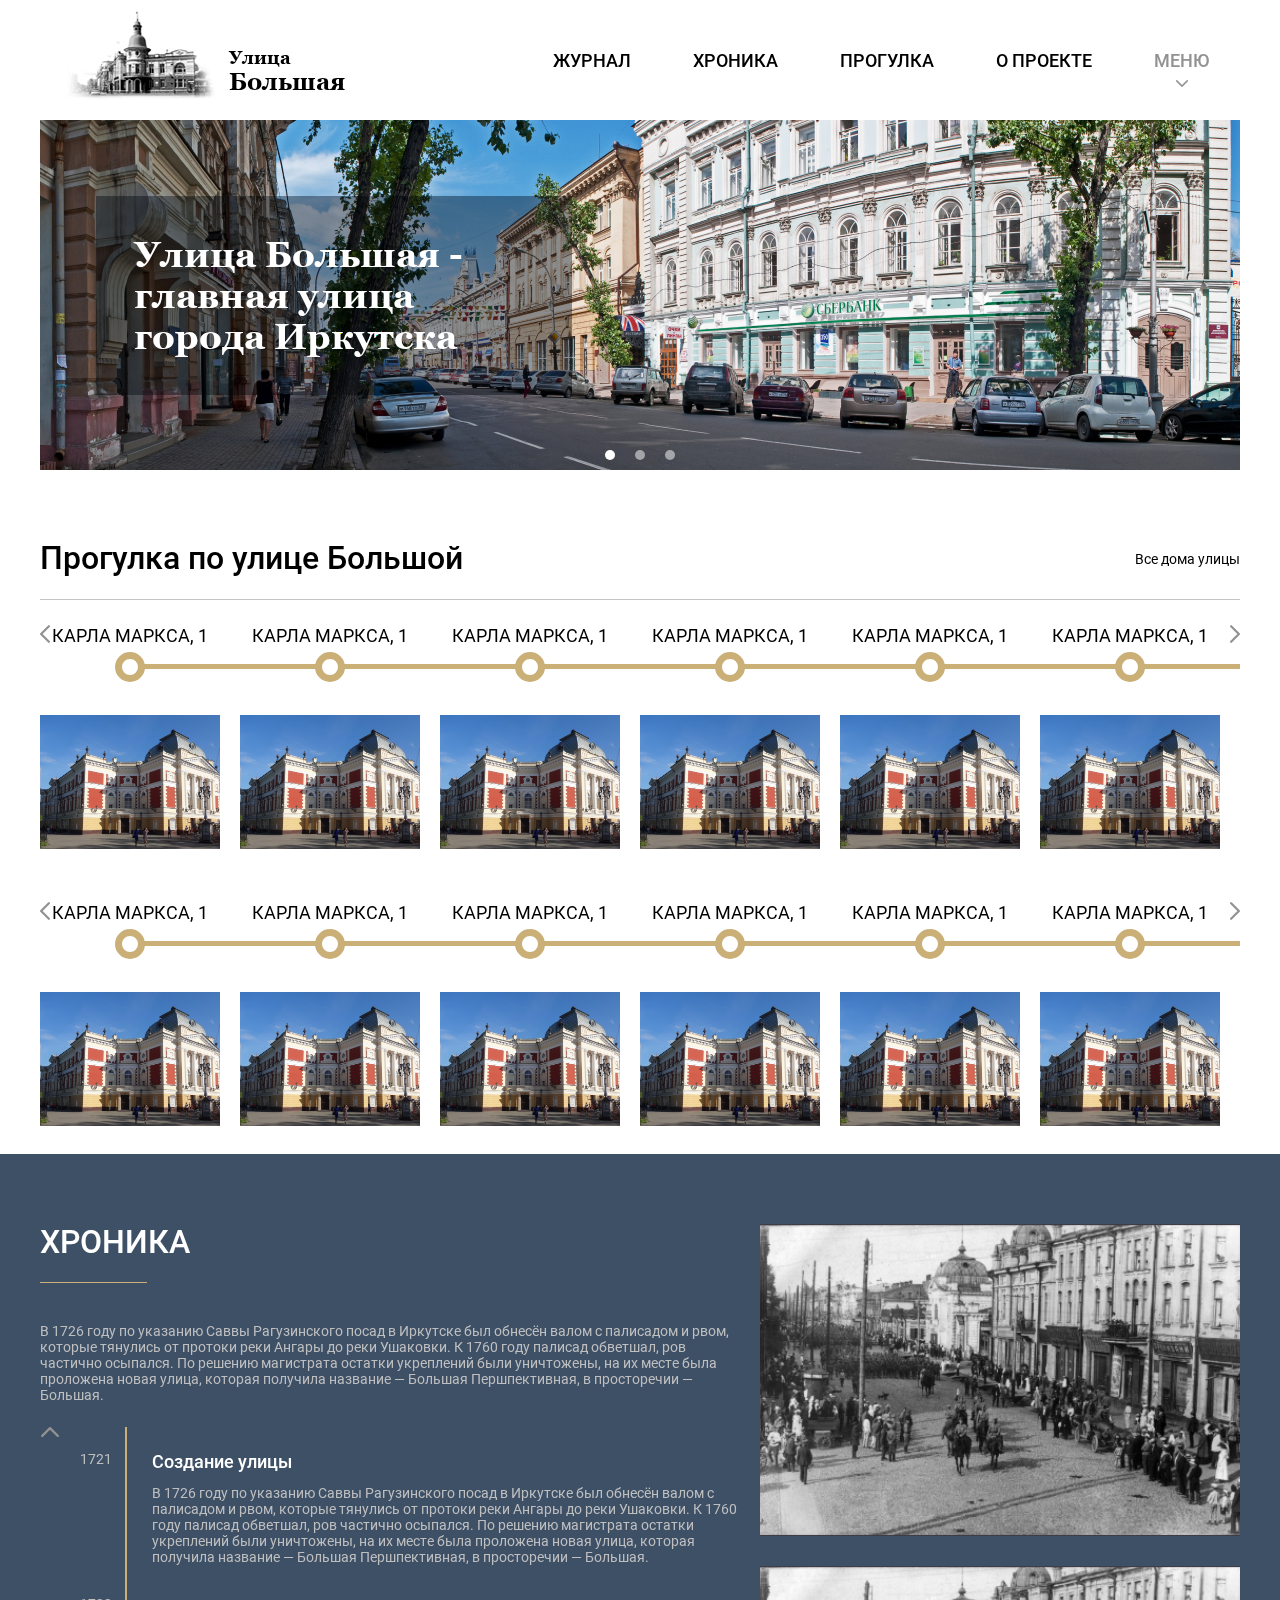
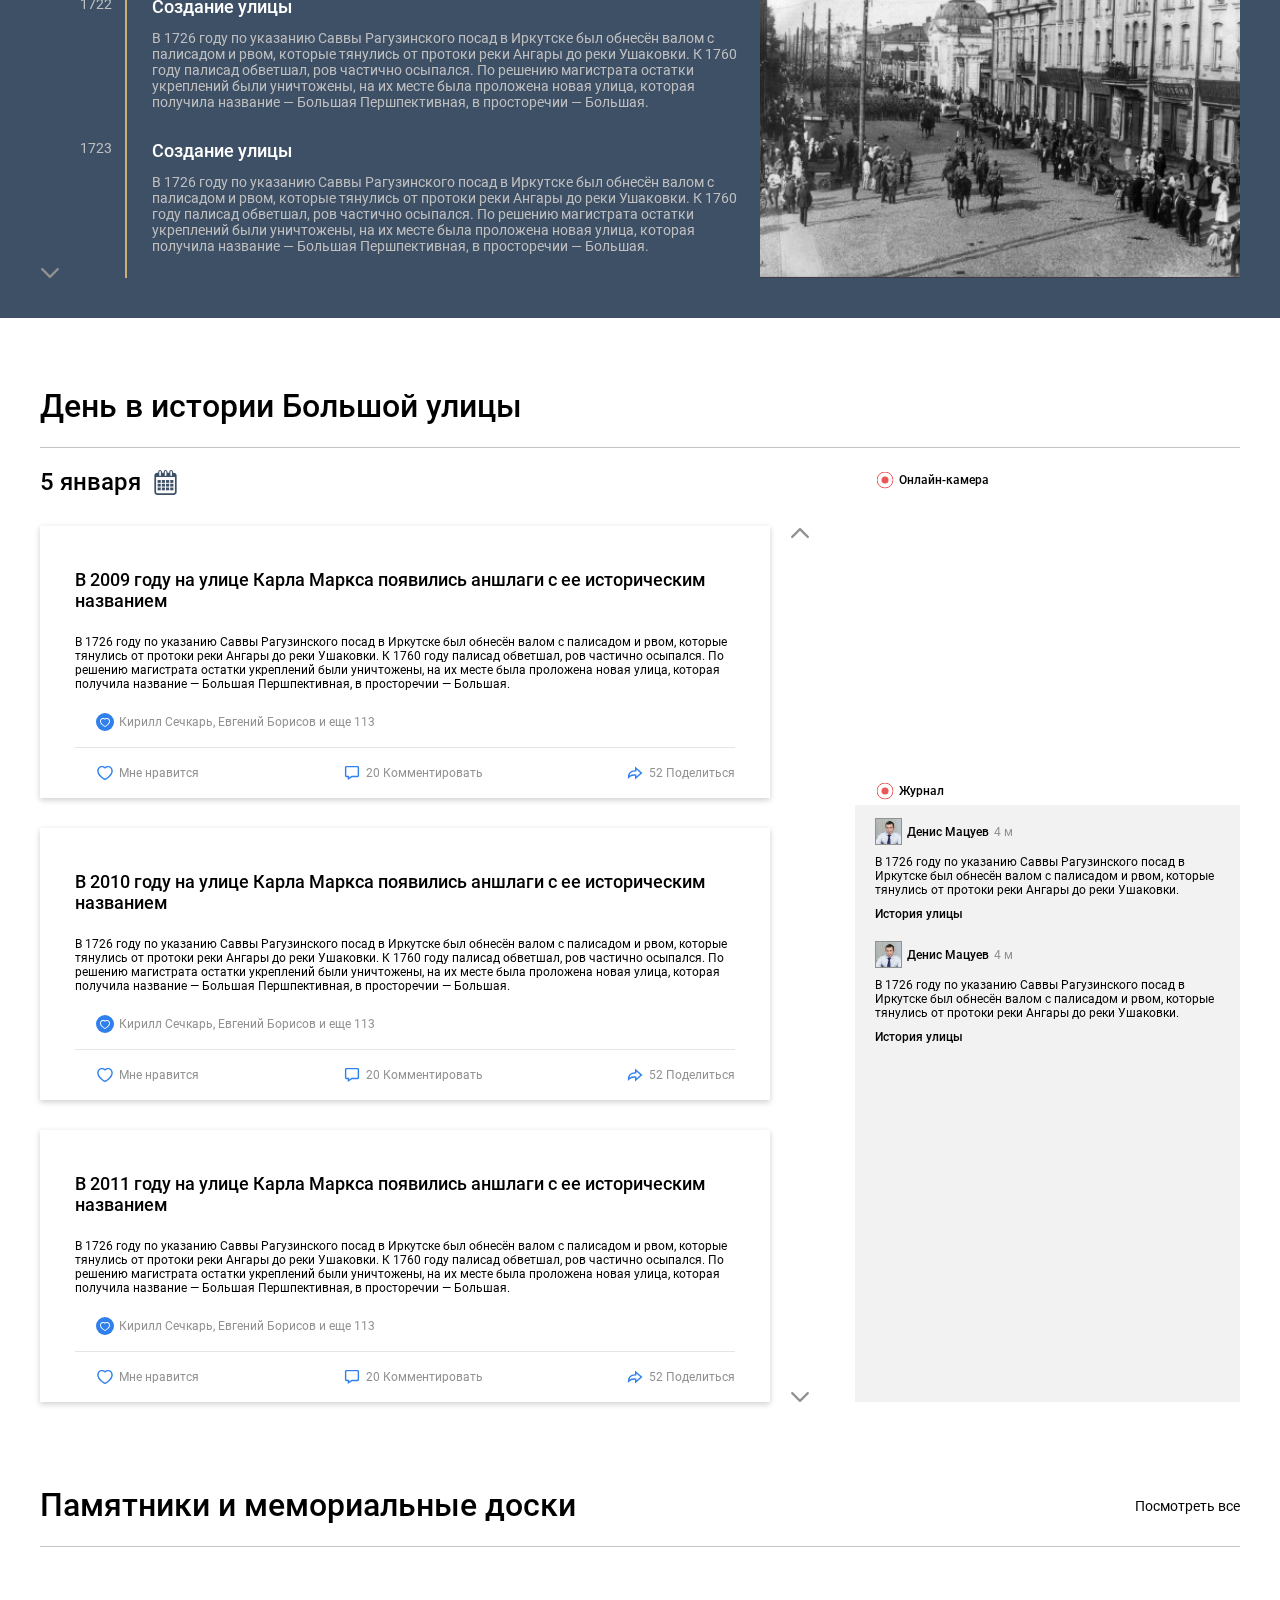
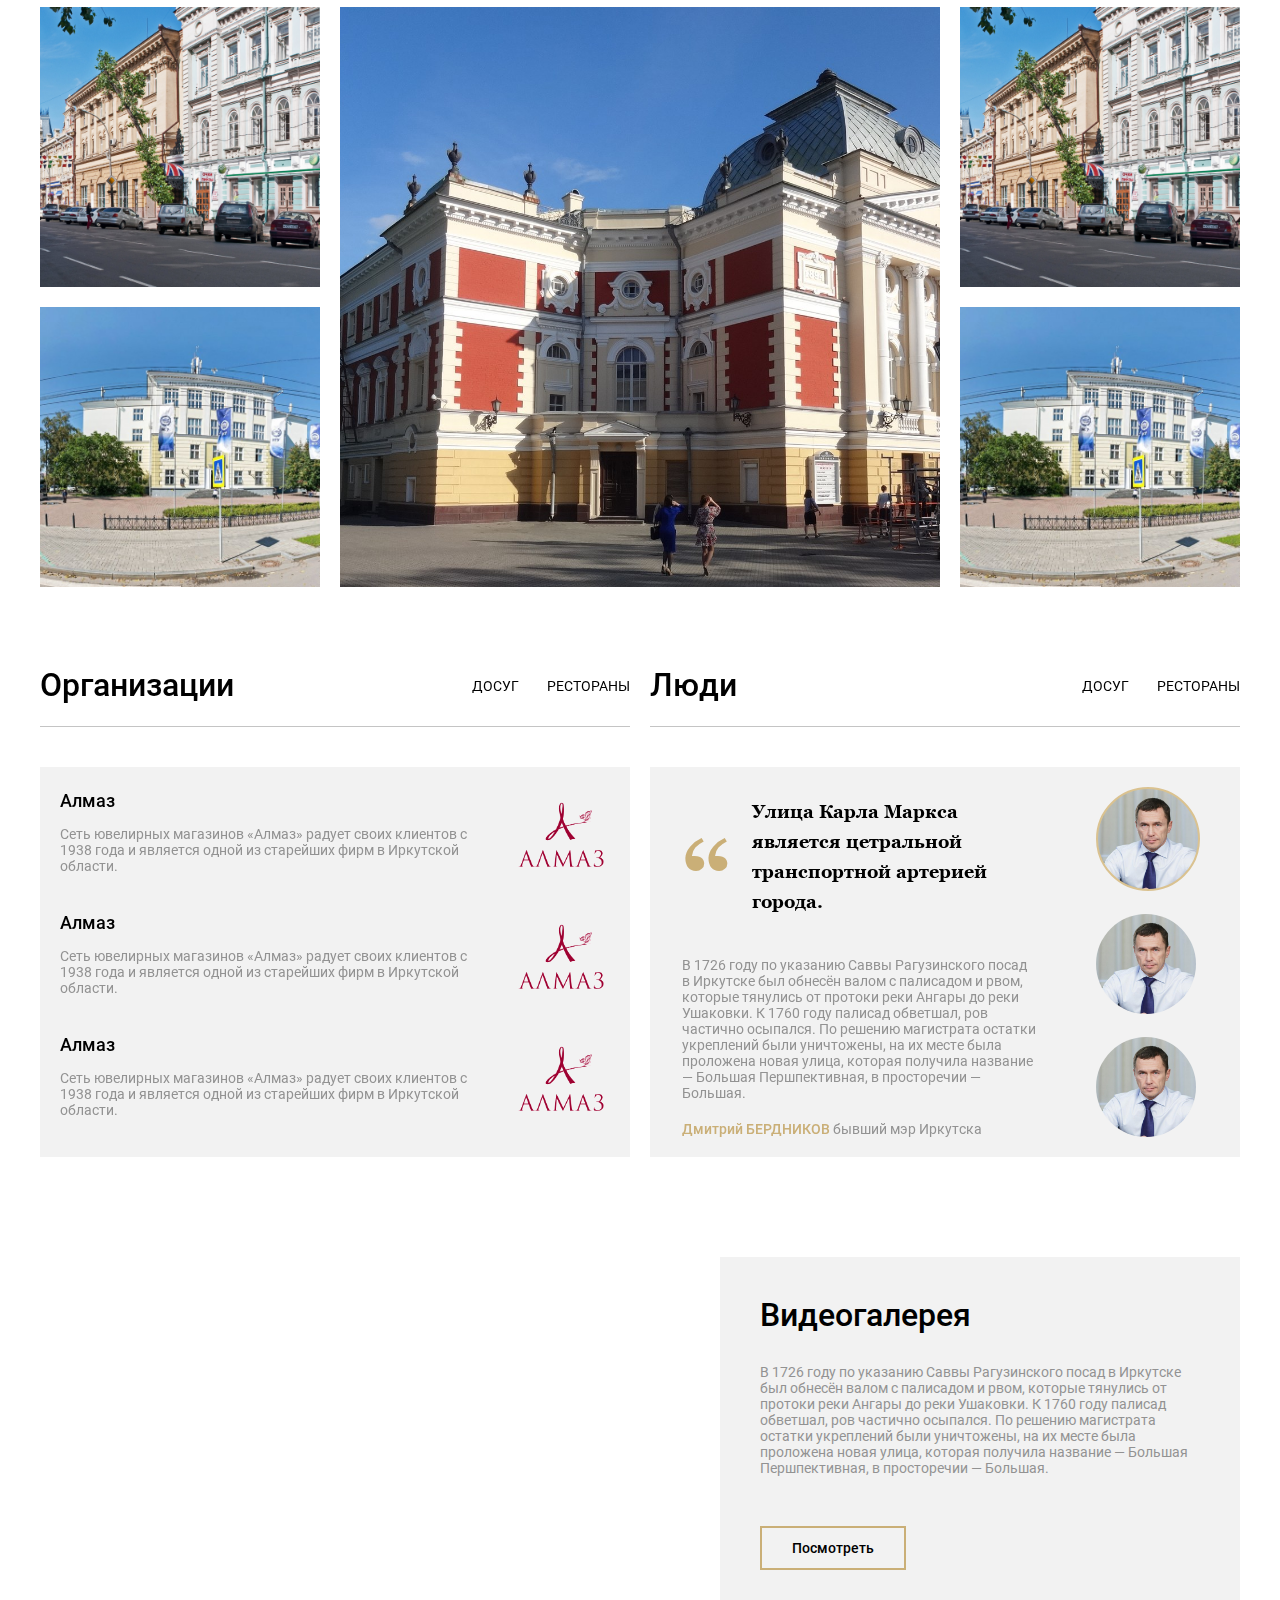
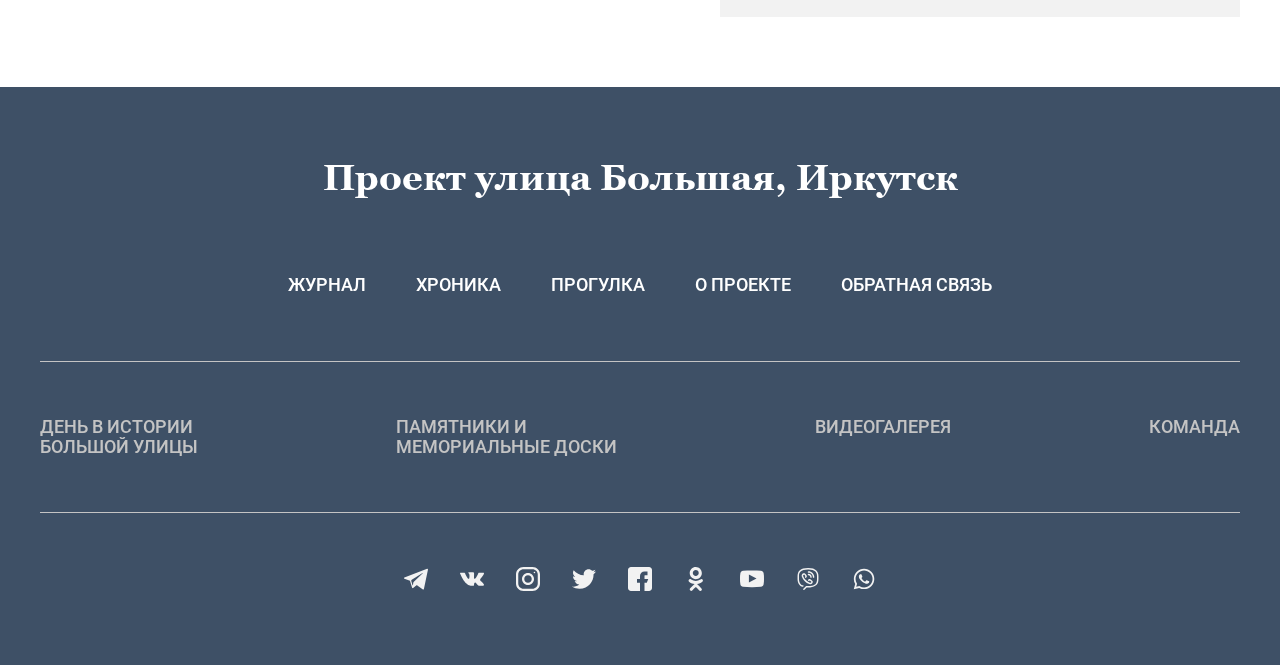
==== commit 9cbbce63: "Прогулка по улице Большой" ====
--- a/index.html
+++ b/index.html
@@ -47,6 +47,36 @@
 						</div>
 					</div>
 				</div>
+
+				<div class="nav-menu mobile">
+					<div class="n-m-elem-box__text"></div>
+					<div id="drop-down-menu-mobile" class="nav-menu__elem-box with-drop-down-menu" onclick="this.classList.toggle('open');">
+						<div class="n-m-elem-box__text"><div class="nav-menu-icon--mobile"></div></div>
+						<div class="drop-down-menu" onclick="event.stopPropagation();">
+							<a href="#" class="drop-down-menu__elem" onclick="document.getElementById('drop-down-menu-mobile').click()">
+								<div class="drop-down-menu__elem-text">ПРОГУЛКА</div>
+							</a>
+							<a href="#" class="drop-down-menu__elem" onclick="document.getElementById('drop-down-menu-mobile').click()">
+								<div class="drop-down-menu__elem-text">ХРОНИКА</div>
+							</a>
+							<a href="#" class="drop-down-menu__elem" onclick="document.getElementById('drop-down-menu-mobile').click()">
+								<div class="drop-down-menu__elem-text">ДЕНЬ В ИСТОРИИ УЛИЦЫ БОЛЬШОЙ</div>
+							</a>
+							<a href="#" class="drop-down-menu__elem" onclick="document.getElementById('drop-down-menu-mobile').click()">
+								<div class="drop-down-menu__elem-text">ЖУРНАЛ</div>
+							</a>
+							<a href="#" class="drop-down-menu__elem" onclick="document.getElementById('drop-down-menu-mobile').click()">
+								<div class="drop-down-menu__elem-text">КОМАНДА</div>
+							</a>
+							<a href="#" class="drop-down-menu__elem" onclick="document.getElementById('drop-down-menu-mobile').click()">
+								<div class="drop-down-menu__elem-text">О ПРОЕКТЕ</div>
+							</a>
+							<a href="#" class="drop-down-menu__elem" onclick="document.getElementById('drop-down-menu-mobile').click()">
+								<div class="drop-down-menu__elem-text">ОБРАТНАЯ СВЯЗЬ</div>
+							</a>
+						</div>
+					</div>
+				</div>
 				
 			</div>
 		</div>
@@ -86,7 +116,151 @@
 					</div>
 				</div>
 				<div class="walk-street">
-					
+					<div class="scroll-box line">
+						<div class="scroll-box__top" onclick="document.getElementById('walk-street__buildings-1--js').scrollLeft = document.getElementById('walk-street__buildings-1--js').scrollLeft -90"></div>
+						<div class="scroll-box__bottom" onclick="document.getElementById('walk-street__buildings-1--js').scrollLeft = document.getElementById('walk-street__buildings-1--js').scrollLeft +90"></div>
+					</div>
+					<div id="walk-street__buildings-1--js" class="walk-street__buildings">						
+						<a href="#" class="walk-street__building">
+							<div class="walk-street-building__title">КАРЛА МАРКСА, 1</div>
+							<div class="walk-street-building__circle"></div>
+							<div class="walk-street-building__img" style="background-image: url('./assets/images/hero-3.jpeg')"></div>
+						</a>
+						<a href="#" class="walk-street__building">
+							<div class="walk-street-building__title">КАРЛА МАРКСА, 1</div>
+							<div class="walk-street-building__circle"></div>
+							<div class="walk-street-building__img" style="background-image: url('./assets/images/hero-3.jpeg')"></div>
+						</a>
+						<a href="#" class="walk-street__building">
+							<div class="walk-street-building__title">КАРЛА МАРКСА, 1</div>
+							<div class="walk-street-building__circle"></div>
+							<div class="walk-street-building__img" style="background-image: url('./assets/images/hero-3.jpeg')"></div>
+						</a>
+						<a href="#" class="walk-street__building">
+							<div class="walk-street-building__title">КАРЛА МАРКСА, 1</div>
+							<div class="walk-street-building__circle"></div>
+							<div class="walk-street-building__img" style="background-image: url('./assets/images/hero-3.jpeg')"></div>
+						</a>
+						<a href="#" class="walk-street__building">
+							<div class="walk-street-building__title">КАРЛА МАРКСА, 1</div>
+							<div class="walk-street-building__circle"></div>
+							<div class="walk-street-building__img" style="background-image: url('./assets/images/hero-3.jpeg')"></div>
+						</a>
+						<a href="#" class="walk-street__building">
+							<div class="walk-street-building__title">КАРЛА МАРКСА, 1</div>
+							<div class="walk-street-building__circle"></div>
+							<div class="walk-street-building__img" style="background-image: url('./assets/images/hero-3.jpeg')"></div>
+						</a>
+						<a href="#" class="walk-street__building">
+							<div class="walk-street-building__title">КАРЛА МАРКСА, 1</div>
+							<div class="walk-street-building__circle"></div>
+							<div class="walk-street-building__img" style="background-image: url('./assets/images/hero-3.jpeg')"></div>
+						</a>
+						<a href="#" class="walk-street__building">
+							<div class="walk-street-building__title">КАРЛА МАРКСА, 1</div>
+							<div class="walk-street-building__circle"></div>
+							<div class="walk-street-building__img" style="background-image: url('./assets/images/hero-3.jpeg')"></div>
+						</a>
+						<a href="#" class="walk-street__building">
+							<div class="walk-street-building__title">КАРЛА МАРКСА, 1</div>
+							<div class="walk-street-building__circle"></div>
+							<div class="walk-street-building__img" style="background-image: url('./assets/images/hero-3.jpeg')"></div>
+						</a>
+						<a href="#" class="walk-street__building">
+							<div class="walk-street-building__title">КАРЛА МАРКСА, 1</div>
+							<div class="walk-street-building__circle"></div>
+							<div class="walk-street-building__img" style="background-image: url('./assets/images/hero-3.jpeg')"></div>
+						</a>
+						<a href="#" class="walk-street__building">
+							<div class="walk-street-building__title">КАРЛА МАРКСА, 1</div>
+							<div class="walk-street-building__circle"></div>
+							<div class="walk-street-building__img" style="background-image: url('./assets/images/hero-3.jpeg')"></div>
+						</a>
+						<a href="#" class="walk-street__building">
+							<div class="walk-street-building__title">КАРЛА МАРКСА, 1</div>
+							<div class="walk-street-building__circle"></div>
+							<div class="walk-street-building__img" style="background-image: url('./assets/images/hero-3.jpeg')"></div>
+						</a>
+						<a href="#" class="walk-street__building">
+							<div class="walk-street-building__title">КАРЛА МАРКСА, 1</div>
+							<div class="walk-street-building__circle"></div>
+							<div class="walk-street-building__img" style="background-image: url('./assets/images/hero-3.jpeg')"></div>
+						</a>						
+					</div>
+				</div>
+
+				<div class="walk-street">
+					<div class="scroll-box line">
+						<div class="scroll-box__top" onclick="document.getElementById('walk-street__buildings-2--js').scrollLeft = document.getElementById('walk-street__buildings-2--js').scrollLeft -90"></div>
+						<div class="scroll-box__bottom" onclick="document.getElementById('walk-street__buildings-2--js').scrollLeft = document.getElementById('walk-street__buildings-2--js').scrollLeft +90"></div>
+					</div>
+					<div id="walk-street__buildings-2--js" class="walk-street__buildings">						
+						<a href="#" class="walk-street__building">
+							<div class="walk-street-building__title">КАРЛА МАРКСА, 1</div>
+							<div class="walk-street-building__circle"></div>
+							<div class="walk-street-building__img" style="background-image: url('./assets/images/hero-3.jpeg')"></div>
+						</a>
+						<a href="#" class="walk-street__building">
+							<div class="walk-street-building__title">КАРЛА МАРКСА, 1</div>
+							<div class="walk-street-building__circle"></div>
+							<div class="walk-street-building__img" style="background-image: url('./assets/images/hero-3.jpeg')"></div>
+						</a>
+						<a href="#" class="walk-street__building">
+							<div class="walk-street-building__title">КАРЛА МАРКСА, 1</div>
+							<div class="walk-street-building__circle"></div>
+							<div class="walk-street-building__img" style="background-image: url('./assets/images/hero-3.jpeg')"></div>
+						</a>
+						<a href="#" class="walk-street__building">
+							<div class="walk-street-building__title">КАРЛА МАРКСА, 1</div>
+							<div class="walk-street-building__circle"></div>
+							<div class="walk-street-building__img" style="background-image: url('./assets/images/hero-3.jpeg')"></div>
+						</a>
+						<a href="#" class="walk-street__building">
+							<div class="walk-street-building__title">КАРЛА МАРКСА, 1</div>
+							<div class="walk-street-building__circle"></div>
+							<div class="walk-street-building__img" style="background-image: url('./assets/images/hero-3.jpeg')"></div>
+						</a>
+						<a href="#" class="walk-street__building">
+							<div class="walk-street-building__title">КАРЛА МАРКСА, 1</div>
+							<div class="walk-street-building__circle"></div>
+							<div class="walk-street-building__img" style="background-image: url('./assets/images/hero-3.jpeg')"></div>
+						</a>
+						<a href="#" class="walk-street__building">
+							<div class="walk-street-building__title">КАРЛА МАРКСА, 1</div>
+							<div class="walk-street-building__circle"></div>
+							<div class="walk-street-building__img" style="background-image: url('./assets/images/hero-3.jpeg')"></div>
+						</a>
+						<a href="#" class="walk-street__building">
+							<div class="walk-street-building__title">КАРЛА МАРКСА, 1</div>
+							<div class="walk-street-building__circle"></div>
+							<div class="walk-street-building__img" style="background-image: url('./assets/images/hero-3.jpeg')"></div>
+						</a>
+						<a href="#" class="walk-street__building">
+							<div class="walk-street-building__title">КАРЛА МАРКСА, 1</div>
+							<div class="walk-street-building__circle"></div>
+							<div class="walk-street-building__img" style="background-image: url('./assets/images/hero-3.jpeg')"></div>
+						</a>
+						<a href="#" class="walk-street__building">
+							<div class="walk-street-building__title">КАРЛА МАРКСА, 1</div>
+							<div class="walk-street-building__circle"></div>
+							<div class="walk-street-building__img" style="background-image: url('./assets/images/hero-3.jpeg')"></div>
+						</a>
+						<a href="#" class="walk-street__building">
+							<div class="walk-street-building__title">КАРЛА МАРКСА, 1</div>
+							<div class="walk-street-building__circle"></div>
+							<div class="walk-street-building__img" style="background-image: url('./assets/images/hero-3.jpeg')"></div>
+						</a>
+						<a href="#" class="walk-street__building">
+							<div class="walk-street-building__title">КАРЛА МАРКСА, 1</div>
+							<div class="walk-street-building__circle"></div>
+							<div class="walk-street-building__img" style="background-image: url('./assets/images/hero-3.jpeg')"></div>
+						</a>
+						<a href="#" class="walk-street__building">
+							<div class="walk-street-building__title">КАРЛА МАРКСА, 1</div>
+							<div class="walk-street-building__circle"></div>
+							<div class="walk-street-building__img" style="background-image: url('./assets/images/hero-3.jpeg')"></div>
+						</a>						
+					</div>
 				</div>
 			</div>
 		</div>
--- a/css/main.css
+++ b/css/main.css
@@ -1 +1 @@
-@font-face{font-family:'Roboto';src:url("../assets/fonts/Roboto/Roboto-Regular.ttf") format('truetype');font-weight:400;font-style:normal}@font-face{font-family:'Roboto';src:url("../assets/fonts/Roboto/Roboto-Medium.ttf") format('truetype');font-weight:500;font-style:normal}@font-face{font-family:'Georgia';src:url("../assets/fonts/Georgia/Georgia-Bold.eot");src:local('Georgia Bold'),local('Georgia-Bold'),url("../assets/fonts/Georgia/Georgia-Bold.eot?#iefix") format('embedded-opentype'),url("../assets/fonts/Georgia/Georgia-Bold.woff2") format('woff2'),url("../assets/fonts/Georgia/Georgia-Bold.woff") format('woff'),url("../assets/fonts/Georgia/Georgia-Bold.ttf") format('truetype');font-weight:700;font-style:normal}.scroll-box{display:-webkit-box;display:-moz-box;display:-webkit-flex;display:-ms-flexbox;display:box;display:flex;-webkit-box-orient:vertical;-moz-box-orient:vertical;-o-box-orient:vertical;-webkit-flex-direction:column;-ms-flex-direction:column;flex-direction:column;-webkit-box-pack:justify;-moz-box-pack:justify;-o-box-pack:justify;-ms-flex-pack:justify;-webkit-justify-content:space-between;justify-content:space-between;min-width:20px}.scroll-box.left{margin-right:20px}.scroll-box.right{margin-left:20px}.scroll-box__top,.scroll-box__bottom{width:20px;height:10px;-webkit-background-size:contain;-moz-background-size:contain;background-size:contain;background-repeat:no-repeat;background-position:center;cursor:pointer}.scroll-box__top:hover,.scroll-box__bottom:hover{filter:brightness(.5)}.scroll-box__top{background-image:url("../assets/images/arrow-top.svg")}.scroll-box__bottom{-webkit-transform:rotate(180deg);-moz-transform:rotate(180deg);-o-transform:rotate(180deg);-ms-transform:rotate(180deg);transform:rotate(180deg);background-image:url("../assets/images/arrow-top.svg")}body{display:-webkit-box;display:-moz-box;display:-webkit-flex;display:-ms-flexbox;display:box;display:flex;margin:0;font-family:Roboto;font-style:normal;font-weight:400;font-size:14px;line-height:16px;color:#000;min-width:320px;min-height:480px;-webkit-box-orient:vertical;-moz-box-orient:vertical;-o-box-orient:vertical;-webkit-flex-direction:column;-ms-flex-direction:column;flex-direction:column}@media screen and (max-width:768px){body{font-size:12px;line-height:14px}}*{outline:none}*::-webkit-scrollbar{width:10px}*::-webkit-scrollbar:horizontal{height:6px}*::-webkit-scrollbar-track-piece{background:inherit}*::-webkit-scrollbar-thumb{border-radius:1.5px;background-color:#c1c1c1;cursor:pointer}a{text-decoration:none;color:inherit}.section{display:-webkit-box;display:-moz-box;display:-webkit-flex;display:-ms-flexbox;display:box;display:flex}.section-content{margin:70px auto 0 auto;max-width:1200px;display:-webkit-box;display:-moz-box;display:-webkit-flex;display:-ms-flexbox;display:box;display:flex;-webkit-box-flex:1;-moz-box-flex:1;-o-box-flex:1;box-flex:1;-webkit-flex:1;-ms-flex:1;flex:1;-webkit-box-orient:vertical;-moz-box-orient:vertical;-o-box-orient:vertical;-webkit-flex-direction:column;-ms-flex-direction:column;flex-direction:column;overflow:hidden}.section-content.big-bottom{margin-bottom:40px}.section-content.mini{margin:0 auto}.section-content.row{-webkit-box-orient:horizontal;-moz-box-orient:horizontal;-o-box-orient:horizontal;-webkit-flex-direction:row;-ms-flex-direction:row;flex-direction:row}@media screen and (min-width:768px) and (max-width:1200px){.section-content{padding:0 40px}}@media screen and (max-width:768px){.section-content{padding:0 20px}}.section__head{padding-bottom:22px;border-bottom:1px solid #c4c4c4;display:-webkit-box;display:-moz-box;display:-webkit-flex;display:-ms-flexbox;display:box;display:flex;-webkit-box-pack:justify;-moz-box-pack:justify;-o-box-pack:justify;-ms-flex-pack:justify;-webkit-justify-content:space-between;justify-content:space-between}.section__head-title{font-weight:500;font-size:32px;line-height:37px;margin:0}@media screen and (max-width:768px){.section__head-title{font-size:18px;line-height:21px}}.section__head-addition{display:-webkit-box;display:-moz-box;display:-webkit-flex;display:-ms-flexbox;display:box;display:flex}.head-addition-text{font-size:14px;line-height:16px;text-align:right;margin:auto 14px}@media screen and (max-width:768px){.head-addition-text{display:none}}.head-addition-text:first-child{margin:auto 14px auto 0}.head-addition-text:last-child{margin:auto 0 auto 14px}.section.header{height:120px}@media screen and (max-width:768px){.section.header{height:60px}}@media screen and (min-width:768px) and (max-width:1200px){.section.header{height:80px}}.section.header .section-content{margin-top:0;-webkit-box-orient:horizontal;-moz-box-orient:horizontal;-o-box-orient:horizontal;-webkit-flex-direction:row;-ms-flex-direction:row;flex-direction:row;overflow:visible}.logo-box{display:-webkit-box;display:-moz-box;display:-webkit-flex;display:-ms-flexbox;display:box;display:flex}.logo{width:148px;height:90px;margin:10px 13px 20px 28px;background:url("../assets/images/logo.png");-webkit-background-size:contain;-moz-background-size:contain;background-size:contain;background-repeat:no-repeat;background-position:center}@media screen and (max-width:1200px){.logo{width:100px;height:60px;margin:0}}.logo-text{display:-webkit-box;display:-moz-box;display:-webkit-flex;display:-ms-flexbox;display:box;display:flex;-webkit-box-orient:vertical;-moz-box-orient:vertical;-o-box-orient:vertical;-webkit-flex-direction:column;-ms-flex-direction:column;flex-direction:column;margin-top:48px}@media screen and (max-width:1200px){.logo-text{margin-top:25px}}.logo-text--1{font-family:Georgia;font-style:normal;font-weight:bold;font-size:18px;line-height:20px}@media screen and (max-width:1200px){.logo-text--1{font-size:12px;line-height:14px}}.logo-text--2{font-family:Georgia;font-style:normal;font-weight:bold;font-size:24px;line-height:27px}@media screen and (max-width:768px){.logo-text--2{font-size:16px;line-height:18px}}.nav-menu{display:-webkit-box;display:-moz-box;display:-webkit-flex;display:-ms-flexbox;display:box;display:flex;-webkit-box-flex:1;-moz-box-flex:1;-o-box-flex:1;box-flex:1;-webkit-flex:1;-ms-flex:1;flex:1;-webkit-box-pack:end;-moz-box-pack:end;-o-box-pack:end;-ms-flex-pack:end;-webkit-justify-content:flex-end;justify-content:flex-end;margin:auto}@media screen and (max-width:768px){.nav-menu{display:none}}.nav-menu__elem-box{margin:auto 31px auto 31px;cursor:pointer;position:relative}@media screen and (min-width:768px) and (max-width:1200px){.nav-menu__elem-box{margin:auto 10px}}.nav-menu__elem-box:hover .n-m-elem-box__text{font-weight:600}.nav-menu__elem-box.with-drop-down-menu:before{content:'';width:14px;height:7px;position:absolute;bottom:-9px;left:50%;-webkit-transform:translate(-50%,100%) rotate(180deg);-moz-transform:translate(-50%,100%) rotate(180deg);-o-transform:translate(-50%,100%) rotate(180deg);-ms-transform:translate(-50%,100%) rotate(180deg);transform:translate(-50%,100%) rotate(180deg);background:url("../assets/images/arrow-top.svg");-webkit-background-size:contain;-moz-background-size:contain;background-size:contain;background-repeat:no-repeat;background-position:center}.nav-menu__elem-box.with-drop-down-menu .n-m-elem-box__text{color:#929292;font-weight:500}.nav-menu__elem-box.with-drop-down-menu.open:after{content:'';position:fixed;height:100%;width:100%;top:0;left:0;z-index:10}.nav-menu__elem-box.with-drop-down-menu.open .drop-down-menu{display:block;z-index:11}.nav-menu__elem-box.with-drop-down-menu.open:before{-webkit-transform:translate(-50%,100%);-moz-transform:translate(-50%,100%);-o-transform:translate(-50%,100%);-ms-transform:translate(-50%,100%);transform:translate(-50%,100%)}.n-m-elem-box__text{font-weight:500;font-size:18px;line-height:21px;white-space:nowrap}.drop-down-menu{cursor:default;display:none;position:absolute;top:40px;right:-20px;background:rgba(255,255,255,0.9);min-width:316px;padding:18px 20px;-webkit-box-sizing:border-box;-moz-box-sizing:border-box;box-sizing:border-box}.drop-down-menu__elem{cursor:pointer;font-weight:500;font-size:14px;line-height:16px;margin:20px 0 20px 0;white-space:nowrap;display:-webkit-box;display:-moz-box;display:-webkit-flex;display:-ms-flexbox;display:box;display:flex}.drop-down-menu__elem:first-child{margin:0 0 20px 0}.drop-down-menu__elem:last-child{margin:20px 0 0 0}.drop-down-menu__elem:hover{font-weight:600}.drop-down-menu__elem-text{text-align:right;-webkit-box-flex:1;-moz-box-flex:1;-o-box-flex:1;box-flex:1;-webkit-flex:1;-ms-flex:1;flex:1}.section.footer{background:#3e5066}.section.footer .section__head-title{font-family:Georgia;font-style:normal;font-weight:bold;font-size:36px;line-height:41px;text-align:center;color:#fff;margin:auto}@media screen and (max-width:768px){.section.footer .section__head-title{font-size:18px;line-height:20px}}.section.footer .section__head{border:none}.section.footer .main-menu-links{display:-webkit-box;display:-moz-box;display:-webkit-flex;display:-ms-flexbox;display:box;display:flex;margin:54px auto 66px auto}@media screen and (max-width:768px){.section.footer .main-menu-links{-webkit-box-orient:vertical;-moz-box-orient:vertical;-o-box-orient:vertical;-webkit-flex-direction:column;-ms-flex-direction:column;flex-direction:column;margin:0;-webkit-box-flex:1;-moz-box-flex:1;-o-box-flex:1;box-flex:1;-webkit-flex:1;-ms-flex:1;flex:1}}.section.footer .main-menu-links .main-menu-links__elem{font-weight:500;font-size:18px;line-height:21px;color:#fff;margin:0 25px}@media screen and (max-width:768px){.section.footer .main-menu-links .main-menu-links__elem{font-size:12px;line-height:14px;margin:5px 0}}.section.footer .main-menu-links .main-menu-links__elem:hover{font-weight:600}.section.footer .extra-menu-links{display:-webkit-box;display:-moz-box;display:-webkit-flex;display:-ms-flexbox;display:box;display:flex;padding:55px 0;border-top:1px solid #c4c4c4;border-bottom:1px solid #c4c4c4;-webkit-box-pack:justify;-moz-box-pack:justify;-o-box-pack:justify;-ms-flex-pack:justify;-webkit-justify-content:space-between;justify-content:space-between}@media screen and (max-width:768px){.section.footer .extra-menu-links{-webkit-box-orient:vertical;-moz-box-orient:vertical;-o-box-orient:vertical;-webkit-flex-direction:column;-ms-flex-direction:column;flex-direction:column;border:none;padding:0;-webkit-box-flex:1;-moz-box-flex:1;-o-box-flex:1;box-flex:1;-webkit-flex:1;-ms-flex:1;flex:1}}.section.footer .extra-menu-links .extra-menu-links__elem{font-weight:500;font-size:18px;line-height:110%;color:#c4c4c4}@media screen and (max-width:768px){.section.footer .extra-menu-links .extra-menu-links__elem{font-size:12px;line-height:14px;margin:5px 0}}.section.footer .extra-menu-links .extra-menu-links__elem:hover{font-weight:600}.section.footer .social-links{margin:50px auto 70px auto;display:-webkit-box;display:-moz-box;display:-webkit-flex;display:-ms-flexbox;display:box;display:flex}@media screen and (max-width:768px){.section.footer .social-links{-webkit-box-lines:multiple;-moz-box-lines:multiple;-o-box-lines:multiple;-webkit-flex-wrap:wrap;-ms-flex-wrap:wrap;flex-wrap:wrap;-webkit-box-pack:center;-moz-box-pack:center;-o-box-pack:center;-ms-flex-pack:center;-webkit-justify-content:center;justify-content:center;max-width:80vw}}.section.footer .social-links .social-links__elem{height:32px;width:32px;-webkit-background-size:contain;-moz-background-size:contain;background-size:contain;background-repeat:no-repeat;background-position:center;margin:0 12px;display:block}.section.footer .social-links .social-links__elem:hover{filter:drop-shadow(2px 4px 4px #000)}.section.footer .social-links .social-links__elem.telegram{background-image:url("../assets/images/socials/telegram.svg")}.section.footer .social-links .social-links__elem.vk{background-image:url("../assets/images/socials/vk.svg")}.section.footer .social-links .social-links__elem.instagram{background-image:url("../assets/images/socials/instagram.svg")}.section.footer .social-links .social-links__elem.twitter{background-image:url("../assets/images/socials/twitter.svg")}.section.footer .social-links .social-links__elem.facebook{background-image:url("../assets/images/socials/facebook.svg")}.section.footer .social-links .social-links__elem.ok{background-image:url("../assets/images/socials/ok.svg")}.section.footer .social-links .social-links__elem.youtube{background-image:url("../assets/images/socials/youtube.svg")}.section.footer .social-links .social-links__elem.viber{background-image:url("../assets/images/socials/viber.svg")}.section.footer .social-links .social-links__elem.whatsapp{background-image:url("../assets/images/socials/whatsapp.svg")}.footer__menu-box{display:-webkit-box;display:-moz-box;display:-webkit-flex;display:-ms-flexbox;display:box;display:flex;-webkit-box-orient:vertical;-moz-box-orient:vertical;-o-box-orient:vertical;-webkit-flex-direction:column;-ms-flex-direction:column;flex-direction:column}@media screen and (max-width:768px){.footer__menu-box{-webkit-box-orient:horizontal;-moz-box-orient:horizontal;-o-box-orient:horizontal;-webkit-flex-direction:row;-ms-flex-direction:row;flex-direction:row}}.section.outstanding{background:#3e5066;color:#bfbfc0}@media screen and (max-width:768px){.section.outstanding .section-content{margin-top:13px;margin-bottom:20px}}.section.outstanding .section__head{border-bottom:none;position:relative;margin-bottom:40px}@media screen and (max-width:768px){.section.outstanding .section__head{margin-bottom:17px;padding-bottom:7px}}.section.outstanding .section__head:before{content:'';position:absolute;width:107px;background:#caaf77;height:1px;bottom:0;left:0}.section.outstanding .section__head-title{color:#fff}.section.hero{height:350px;position:relative}@media screen and (max-width:768px){.section.hero{display:none}}.section.hero .section-content{margin-top:0;-webkit-background-size:cover;-moz-background-size:cover;background-size:cover;background-repeat:no-repeat;background-position:center;display:none}.section.hero .section-content.open{display:-webkit-box;display:-moz-box;display:-webkit-flex;display:-ms-flexbox;display:box;display:flex}.hero-info{margin:auto 60% auto 56px;position:relative;min-width:400px;padding:38px}.hero-info:before{content:'';position:absolute;width:100%;height:100%;top:0;left:0;background:#2a3747;mix-blend-mode:multiply;opacity:.5;-ms-filter:"progid:DXImageTransform.Microsoft.Alpha(Opacity=50)";filter:alpha(opacity=50)}.hero-info-text{font-family:Georgia;font-style:normal;font-weight:bold;font-size:36px;line-height:41px;color:#fff;mix-blend-mode:color-dodge}.hero-switch{position:absolute;bottom:10px;left:50%;-webkit-transform:translate(-50%,0%);-moz-transform:translate(-50%,0%);-o-transform:translate(-50%,0%);-ms-transform:translate(-50%,0%);transform:translate(-50%,0%)}.hero-switch-elem{width:10px;height:10px;border-radius:100%;padding:0;border:none;margin:0 10px;background:#fff;opacity:.5;-ms-filter:"progid:DXImageTransform.Microsoft.Alpha(Opacity=50)";filter:alpha(opacity=50);cursor:pointer}.hero-switch-elem:hover{opacity:1;-ms-filter:none;filter:none}.hero-switch-elem.selected{opacity:1;-ms-filter:none;filter:none}@media screen and (max-width:768px){.section.monuments-and-memorial-plaques{display:none}}.grid-images{margin-top:50px;display:-webkit-box;display:-moz-box;display:-webkit-flex;display:-ms-flexbox;display:box;display:flex;-webkit-box-flex:1;-moz-box-flex:1;-o-box-flex:1;box-flex:1;-webkit-flex:1;-ms-flex:1;flex:1;-webkit-transform:translate(-10px,0);-moz-transform:translate(-10px,0);-o-transform:translate(-10px,0);-ms-transform:translate(-10px,0);transform:translate(-10px,0);width:calc(100% + 20px)}.grid-images .grid-images__box{display:-webkit-box;display:-moz-box;display:-webkit-flex;display:-ms-flexbox;display:box;display:flex}.grid-images .grid-images__box.column{-webkit-box-orient:vertical;-moz-box-orient:vertical;-o-box-orient:vertical;-webkit-flex-direction:column;-ms-flex-direction:column;flex-direction:column}.grid-images .grid-images__box.big{-webkit-box-flex:1;-moz-box-flex:1;-o-box-flex:1;box-flex:1;-webkit-flex:1;-ms-flex:1;flex:1}.grid-images .grid-images__box.big .grid-images__img{width:100%;height:calc(100% - 20px)}.grid-images .grid-images__img{-webkit-background-size:cover;-moz-background-size:cover;background-size:cover;background-repeat:no-repeat;background-position:center;width:280px;height:280px;margin:10px;position:relative}@media screen and (min-width:768px) and (max-width:1200px){.grid-images .grid-images__img{width:180px;height:180px}}.grid-images .grid-images__img .grid-images__title{display:none}.grid-images .grid-images__img:hover .grid-images__title{display:-webkit-box;display:-moz-box;display:-webkit-flex;display:-ms-flexbox;display:box;display:flex;position:absolute;width:100%;bottom:0;left:0}.grid-images .grid-images__img:hover .grid-images__title .grid-images__title-text{display:-webkit-box;mix-blend-mode:color-dodge;z-index:1;margin:auto 24px 25px 24px;font-weight:500;font-size:18px;line-height:21px;color:#fff;-webkit-line-clamp:5;-webkit-box-orient:vertical;overflow:hidden;-o-text-overflow:ellipsis;text-overflow:ellipsis;min-height:45px;height:auto;max-height:155px;padding:25px 0 0 0;-webkit-box-sizing:border-box;-moz-box-sizing:border-box;box-sizing:border-box}.grid-images .grid-images__img:hover .grid-images__title:after{content:'';position:absolute;background:#3f3c47;mix-blend-mode:multiply;opacity:.5;-ms-filter:"progid:DXImageTransform.Microsoft.Alpha(Opacity=50)";filter:alpha(opacity=50);height:100%;width:100%;bottom:0;left:0}@media screen and (max-width:768px){.section.organizations-people{display:none}}@media screen and (min-width:768px) and (max-width:1200px){.section.organizations-people .section-content{-webkit-box-orient:vertical;-moz-box-orient:vertical;-o-box-orient:vertical;-webkit-flex-direction:column;-ms-flex-direction:column;flex-direction:column}.section.organizations-people .section-content .section-two-bloks__block{margin:70px 0 0 0}}.section-two-bloks{display:-webkit-box;display:-moz-box;display:-webkit-flex;display:-ms-flexbox;display:box;display:flex;-webkit-box-orient:horizontal;-moz-box-orient:horizontal;-o-box-orient:horizontal;-webkit-flex-direction:row;-ms-flex-direction:row;flex-direction:row}.section-two-bloks__block{-webkit-box-flex:1;-moz-box-flex:1;-o-box-flex:1;box-flex:1;-webkit-flex:1;-ms-flex:1;flex:1;margin:0 10px;display:-webkit-box;display:-moz-box;display:-webkit-flex;display:-ms-flexbox;display:box;display:flex;-webkit-box-orient:vertical;-moz-box-orient:vertical;-o-box-orient:vertical;-webkit-flex-direction:column;-ms-flex-direction:column;flex-direction:column}.section-two-bloks__block:first-child{margin:0 10px 0 0}.section-two-bloks__block:last-child{margin:0 0 0 10px}.organizations-box{-webkit-box-flex:1;-moz-box-flex:1;-o-box-flex:1;box-flex:1;-webkit-flex:1;-ms-flex:1;flex:1;margin-top:40px;background:#f2f2f2;padding:23px 24px 33px 20px;display:-webkit-box;display:-moz-box;display:-webkit-flex;display:-ms-flexbox;display:box;display:flex;-webkit-box-orient:vertical;-moz-box-orient:vertical;-o-box-orient:vertical;-webkit-flex-direction:column;-ms-flex-direction:column;flex-direction:column;-webkit-box-pack:justify;-moz-box-pack:justify;-o-box-pack:justify;-ms-flex-pack:justify;-webkit-justify-content:space-between;justify-content:space-between}.organizations-box__organization{margin-top:40px;display:-webkit-box;display:-moz-box;display:-webkit-flex;display:-ms-flexbox;display:box;display:flex;margin:30px 0 0 0}.organizations-box__organization:first-child{margin:0}.organization-info__title{font-weight:500;font-size:18px;line-height:21px}.organization-info__text{font-size:14px;line-height:16px;color:#929292;margin-top:15px}.organization__logo{width:90px;height:90px;min-width:90px;min-height:90px;mix-blend-mode:darken;margin:auto 0 auto 27px;-webkit-background-size:contain;-moz-background-size:contain;background-size:contain;background-repeat:no-repeat;background-position:center}.people-box{-webkit-box-flex:1;-moz-box-flex:1;-o-box-flex:1;box-flex:1;-webkit-flex:1;-ms-flex:1;flex:1;background:#f2f2f2;display:-webkit-box;display:-moz-box;display:-webkit-flex;display:-ms-flexbox;display:box;display:flex;margin-top:40px;padding:20px 40px 20px 32px}.people-box__texts{display:-webkit-box;display:-moz-box;display:-webkit-flex;display:-ms-flexbox;display:box;display:flex;-webkit-box-orient:vertical;-moz-box-orient:vertical;-o-box-orient:vertical;-webkit-flex-direction:column;-ms-flex-direction:column;flex-direction:column;margin-right:40px;font-size:14px;line-height:16px;color:#929292}.people-box__texts .golden-bold{font-weight:500;color:#caaf77}.header-text-quote{font-family:Georgia;font-style:normal;font-weight:bold;font-size:18px;line-height:30px;color:#000;padding-left:70px;position:relative;margin-top:10px}.header-text-quote:before{content:'“';position:absolute;left:0;top:50%;-webkit-transform:translate(0,50%);-moz-transform:translate(0,50%);-o-transform:translate(0,50%);-ms-transform:translate(0,50%);transform:translate(0,50%);color:#caaf77;font-family:Georgia;font-style:normal;font-weight:bold;font-size:96px;line-height:20px}.people-box__text-main{padding:40px 0 20px 0;margin:auto 0}.people-box__photos,.chronicle-photos{display:-webkit-box;display:-moz-box;display:-webkit-flex;display:-ms-flexbox;display:box;display:flex;-webkit-box-orient:vertical;-moz-box-orient:vertical;-o-box-orient:vertical;-webkit-flex-direction:column;-ms-flex-direction:column;flex-direction:column;-webkit-box-pack:justify;-moz-box-pack:justify;-o-box-pack:justify;-ms-flex-pack:justify;-webkit-justify-content:space-between;justify-content:space-between;margin-left:20px}@media screen and (max-width:768px){.people-box__photos,.chronicle-photos{display:none}}@media screen and (min-width:768px) and (max-width:1200px){.chronicle-photos{display:none}}.people-box__photo{width:100px;height:100px;-webkit-background-size:cover;-moz-background-size:cover;background-size:cover;background-repeat:no-repeat;background-position:center;border-radius:50%;margin:5px 0;cursor:pointer}.people-box__photo:first-child{margin:0 0 5px 0}.people-box__photo:last-child{margin:5px 0 0 0}.people-box__photo.selected{border:2px solid #dac290}.chronicle-texts{display:-webkit-box;display:-moz-box;display:-webkit-flex;display:-ms-flexbox;display:box;display:flex;-webkit-box-orient:vertical;-moz-box-orient:vertical;-o-box-orient:vertical;-webkit-flex-direction:column;-ms-flex-direction:column;flex-direction:column}.chronicle-box{display:-webkit-box;display:-moz-box;display:-webkit-flex;display:-ms-flexbox;display:box;display:flex;-webkit-box-orient:horizontal;-moz-box-orient:horizontal;-o-box-orient:horizontal;-webkit-flex-direction:row;-ms-flex-direction:row;flex-direction:row}.chronicle-photos__photo{width:480px;height:312px;-webkit-background-size:cover;-moz-background-size:cover;background-size:cover;background-repeat:no-repeat;background-position:center;margin:15px 0}.chronicle-photos__photo:first-child{margin:0 0 15px 0}.chronicle-photos__photo:last-child{margin:15px 0 0 0}.chronicle-line-box{display:-webkit-box;display:-moz-box;display:-webkit-flex;display:-ms-flexbox;display:box;display:flex;-webkit-box-flex:1;-moz-box-flex:1;-o-box-flex:1;box-flex:1;-webkit-flex:1;-ms-flex:1;flex:1;margin-top:24px}.chronicle-line-box .scroll-box__top:hover,.chronicle-line-box .scroll-box__bottom:hover{filter:brightness(2)}.chronicle-lines{display:-webkit-box;display:-moz-box;display:-webkit-flex;display:-ms-flexbox;display:box;display:flex;-webkit-box-orient:vertical;-moz-box-orient:vertical;-o-box-orient:vertical;-webkit-flex-direction:column;-ms-flex-direction:column;flex-direction:column;padding-bottom:24px;position:relative;-webkit-box-pack:justify;-moz-box-pack:justify;-o-box-pack:justify;-ms-flex-pack:justify;-webkit-justify-content:space-between;justify-content:space-between}.chronicle-lines:before{content:'';width:2px;height:100%;position:absolute;background:#caaf77;left:45px;top:0}.chronicle-line{display:-webkit-box;display:-moz-box;display:-webkit-flex;display:-ms-flexbox;display:box;display:flex;margin-top:24px}.chronicle-line__year{margin-right:40px}.chronicle-line__info{display:-webkit-box;display:-moz-box;display:-webkit-flex;display:-ms-flexbox;display:box;display:flex;-webkit-box-orient:vertical;-moz-box-orient:vertical;-o-box-orient:vertical;-webkit-flex-direction:column;-ms-flex-direction:column;flex-direction:column}.chronicle-line__info-title{font-weight:500;font-size:18px;line-height:21px;color:#fff;margin-bottom:13px}.section.day-history .section-content{overflow:visible}.day-history-box{display:-webkit-box;display:-moz-box;display:-webkit-flex;display:-ms-flexbox;display:box;display:flex}@media screen and (max-width:1200px){.day-history-box{-webkit-box-orient:vertical;-moz-box-orient:vertical;-o-box-orient:vertical;-webkit-flex-direction:column;-ms-flex-direction:column;flex-direction:column}}.day-history__left-block{display:-webkit-box;display:-moz-box;display:-webkit-flex;display:-ms-flexbox;display:box;display:flex;-webkit-box-flex:2;-moz-box-flex:2;-o-box-flex:2;box-flex:2;-webkit-flex:2;-ms-flex:2;flex:2;position:relative}.day-history__left-block .scroll-box{margin-top:80px;margin-bottom:15px}@media screen and (max-width:768px){.day-history__left-block .scroll-box{position:absolute;height:calc(100% - 45px);top:-25px;left:50%;-webkit-transform:translate(-50%,0);-moz-transform:translate(-50%,0);-o-transform:translate(-50%,0);-ms-transform:translate(-50%,0);transform:translate(-50%,0);margin-left:0}}.day-history__right-block{-webkit-box-flex:1;-moz-box-flex:1;-o-box-flex:1;box-flex:1;-webkit-flex:1;-ms-flex:1;flex:1;margin-left:45px;display:-webkit-box;display:-moz-box;display:-webkit-flex;display:-ms-flexbox;display:box;display:flex;-webkit-box-orient:vertical;-moz-box-orient:vertical;-o-box-orient:vertical;-webkit-flex-direction:column;-ms-flex-direction:column;flex-direction:column;margin-bottom:15px}@media screen and (max-width:1200px){.day-history__right-block{margin-left:0}}@media screen and (max-width:768px){.online-camera{display:none}}.day-history__data-box{display:-webkit-box;display:-moz-box;display:-webkit-flex;display:-ms-flexbox;display:box;display:flex}.day-history__data-box .data-box__val{margin-top:20px;font-weight:500;font-size:24px;line-height:28px}@media screen and (max-width:768px){.day-history__data-box .data-box__val{font-size:18px;line-height:21px}}.day-history__data-box .data-box__icon{width:25px;height:25px;background:url("../assets/images/calendar.svg");-webkit-background-size:cover;-moz-background-size:cover;background-size:cover;background-repeat:no-repeat;background-position:center;margin:auto 0 1px 12px;cursor:pointer}.day-history__info-box{-webkit-box-shadow:0 2px 6px rgba(0,0,0,0.2);box-shadow:0 2px 6px rgba(0,0,0,0.2);padding:43px 35px 0 35px;display:-webkit-box;display:-moz-box;display:-webkit-flex;display:-ms-flexbox;display:box;display:flex;-webkit-box-orient:vertical;-moz-box-orient:vertical;-o-box-orient:vertical;-webkit-flex-direction:column;-ms-flex-direction:column;flex-direction:column;margin:30px 0}.day-history__info-box:first-child{margin:15px 0 30px 0}.day-history__info-box:last-child{margin:30px 0 15px 0}.day-history__info-box .info-box__title{font-weight:500;font-size:18px;line-height:21px;cursor:pointer}.day-history__info-box .info-box__text{font-size:12px;line-height:14px;margin:24px 0}.day-history__info-box .info-box__last-likes{font-size:12px;line-height:14px;color:#929292;margin-bottom:18px;position:relative;padding-left:44px}.day-history__info-box .info-box__last-likes:before{content:'';position:absolute;height:18px;width:18px;left:30px;top:50%;-webkit-transform:translate(-50%,-50%);-moz-transform:translate(-50%,-50%);-o-transform:translate(-50%,-50%);-ms-transform:translate(-50%,-50%);transform:translate(-50%,-50%);background:url("../assets/images/like.svg");-webkit-background-size:contain;-moz-background-size:contain;background-size:contain;background-repeat:no-repeat;background-position:center}.day-history__info-box .info-box__communicatios{margin:0 0 18px 0;padding-top:18px;border-top:1px solid #e5e5e5;display:-webkit-box;display:-moz-box;display:-webkit-flex;display:-ms-flexbox;display:box;display:flex;-webkit-box-pack:justify;-moz-box-pack:justify;-o-box-pack:justify;-ms-flex-pack:justify;-webkit-justify-content:space-between;justify-content:space-between}.day-history__info-box .info-box__communicatios .info-box-communications__elem{font-size:12px;line-height:14px;color:#929292;cursor:pointer;padding-left:44px;position:relative}@media screen and (max-width:768px){.day-history__info-box .info-box__communicatios .info-box-communications__elem{max-width:10px;overflow:hidden;color:transparent}}.day-history__info-box .info-box__communicatios .info-box-communications__elem:before{content:'';position:absolute;height:17px;width:17px;left:30px;top:50%;-webkit-transform:translate(-50%,-50%);-moz-transform:translate(-50%,-50%);-o-transform:translate(-50%,-50%);-ms-transform:translate(-50%,-50%);transform:translate(-50%,-50%);-webkit-background-size:contain;-moz-background-size:contain;background-size:contain;background-repeat:no-repeat;background-position:center}.day-history__info-box .info-box__communicatios .info-box-communications__elem:hover{color:#2f80ed}.day-history__info-box .info-box__communicatios .info-box-communications__elem:hover:before{filter:drop-shadow(0 0 1px #2f80ed)}.day-history__info-box .info-box__communicatios .info-box-communications__elem.like:before{background-image:url("../assets/images/heart.svg")}.day-history__info-box .info-box__communicatios .info-box-communications__elem.comment:before{background-image:url("../assets/images/comment.svg")}.day-history__info-box .info-box__communicatios .info-box-communications__elem.share:before{background-image:url("../assets/images/arrow-forvard.svg")}.day-history__section-label{font-weight:500;font-size:12px;line-height:14px;padding-left:44px;position:relative;margin:25px 0 7px 0}.day-history__section-label:before{content:'';position:absolute;height:17px;width:17px;left:30px;top:50%;-webkit-transform:translate(-50%,-50%);-moz-transform:translate(-50%,-50%);-o-transform:translate(-50%,-50%);-ms-transform:translate(-50%,-50%);transform:translate(-50%,-50%);-webkit-background-size:contain;-moz-background-size:contain;background-size:contain;background-repeat:no-repeat;background-position:center;background-image:url("../assets/images/day-history__section-label.svg")}.online-camera-box{height:265px;-webkit-background-size:cover;-moz-background-size:cover;background-size:cover;background-repeat:no-repeat;background-position:center}.magazine-elem{margin:0 0 20px 0}.magazine-elem:last-child{margin:0}.day-history__magazine{-webkit-box-flex:1;-moz-box-flex:1;-o-box-flex:1;box-flex:1;-webkit-flex:1;-ms-flex:1;flex:1;background:#f2f2f2;padding:13px 20px;font-size:12px;line-height:14px}.magazine-elem__people-info{display:-webkit-box;display:-moz-box;display:-webkit-flex;display:-ms-flexbox;display:box;display:flex}.magazine-elem-people-info__photo{height:25px;width:25px;border:.5px solid #929292;-webkit-background-size:cover;-moz-background-size:cover;background-size:cover;background-repeat:no-repeat;background-position:center}.magazine-elem-people-info__name{font-weight:500;margin:auto 0 auto 5px}.magazine-elem-people-info__data{color:#929292;margin:auto 0 auto 5px}.magazine-elem__text{margin:10px 0}.magazine-elem__tag{font-weight:500}@media screen and (max-width:768px){.section.video-gallery{display:none}}.section.video-gallery .section-content{margin-top:60px;margin-bottom:70px;-webkit-box-orient:horizontal;-moz-box-orient:horizontal;-o-box-orient:horizontal;-webkit-flex-direction:row;-ms-flex-direction:row;flex-direction:row}.video-gallery__video{-webkit-box-flex:3;-moz-box-flex:3;-o-box-flex:3;box-flex:3;-webkit-flex:3;-ms-flex:3;flex:3;min-height:360px;-webkit-background-size:cover;-moz-background-size:cover;background-size:cover;background-repeat:no-repeat;background-position:center}.video-gallery__info-box{padding:40px;-webkit-box-flex:2;-moz-box-flex:2;-o-box-flex:2;box-flex:2;-webkit-flex:2;-ms-flex:2;flex:2;margin-left:20px;background:#f2f2f2}.video-gallery__info-box-title{font-weight:500;font-size:32px;line-height:37px;margin-bottom:30px}.video-gallery__info-box-text{font-size:14px;line-height:16px;color:#929292;margin-bottom:50px}.button{font-family:Roboto;font-style:normal;font-weight:500;font-size:14px;line-height:16px;padding:12px 30px;cursor:pointer;border:2px solid #caaf77;-webkit-box-sizing:border-box;-moz-box-sizing:border-box;box-sizing:border-box;background:transparent}.button:hover{background:#caaf77;color:#fff}+@font-face{font-family:'Roboto';src:url("../assets/fonts/Roboto/Roboto-Regular.ttf") format('truetype');font-weight:400;font-style:normal}@font-face{font-family:'Roboto';src:url("../assets/fonts/Roboto/Roboto-Medium.ttf") format('truetype');font-weight:500;font-style:normal}@font-face{font-family:'Georgia';src:url("../assets/fonts/Georgia/Georgia-Bold.eot");src:local('Georgia Bold'),local('Georgia-Bold'),url("../assets/fonts/Georgia/Georgia-Bold.eot?#iefix") format('embedded-opentype'),url("../assets/fonts/Georgia/Georgia-Bold.woff2") format('woff2'),url("../assets/fonts/Georgia/Georgia-Bold.woff") format('woff'),url("../assets/fonts/Georgia/Georgia-Bold.ttf") format('truetype');font-weight:700;font-style:normal}.scroll-box{display:-webkit-box;display:-moz-box;display:-webkit-flex;display:-ms-flexbox;display:box;display:flex;-webkit-box-orient:vertical;-moz-box-orient:vertical;-o-box-orient:vertical;-webkit-flex-direction:column;-ms-flex-direction:column;flex-direction:column;-webkit-box-pack:justify;-moz-box-pack:justify;-o-box-pack:justify;-ms-flex-pack:justify;-webkit-justify-content:space-between;justify-content:space-between;min-width:20px}.scroll-box.left{margin-right:20px}.scroll-box.right{margin-left:20px}.scroll-box.line{z-index:1;-webkit-box-orient:horizontal;-moz-box-orient:horizontal;-o-box-orient:horizontal;-webkit-flex-direction:row;-ms-flex-direction:row;flex-direction:row;position:absolute;width:100%;top:4px}.scroll-box.line .scroll-box__top{-webkit-transform:rotate(-90deg);-moz-transform:rotate(-90deg);-o-transform:rotate(-90deg);-ms-transform:rotate(-90deg);transform:rotate(-90deg);margin-left:-5px}.scroll-box.line .scroll-box__bottom{-webkit-transform:rotate(90deg);-moz-transform:rotate(90deg);-o-transform:rotate(90deg);-ms-transform:rotate(90deg);transform:rotate(90deg);margin-right:-5px}.scroll-box__top,.scroll-box__bottom{width:20px;height:10px;-webkit-background-size:contain;-moz-background-size:contain;background-size:contain;background-repeat:no-repeat;background-position:center;cursor:pointer}.scroll-box__top:hover,.scroll-box__bottom:hover{filter:brightness(.5)}.scroll-box__top{background-image:url("../assets/images/arrow-top.svg")}.scroll-box__bottom{-webkit-transform:rotate(180deg);-moz-transform:rotate(180deg);-o-transform:rotate(180deg);-ms-transform:rotate(180deg);transform:rotate(180deg);background-image:url("../assets/images/arrow-top.svg")}body{display:-webkit-box;display:-moz-box;display:-webkit-flex;display:-ms-flexbox;display:box;display:flex;margin:0;font-family:Roboto;font-style:normal;font-weight:400;font-size:14px;line-height:16px;color:#000;min-width:320px;min-height:480px;-webkit-box-orient:vertical;-moz-box-orient:vertical;-o-box-orient:vertical;-webkit-flex-direction:column;-ms-flex-direction:column;flex-direction:column}@media screen and (max-width:768px){body{font-size:12px;line-height:14px}}*{outline:none}*::-webkit-scrollbar{width:10px}*::-webkit-scrollbar:horizontal{height:6px}*::-webkit-scrollbar-track-piece{background:inherit}*::-webkit-scrollbar-thumb{border-radius:1.5px;background-color:#c1c1c1;cursor:pointer}a{text-decoration:none;color:inherit}.section{display:-webkit-box;display:-moz-box;display:-webkit-flex;display:-ms-flexbox;display:box;display:flex}.section-content{margin:70px auto 0 auto;max-width:1200px;display:-webkit-box;display:-moz-box;display:-webkit-flex;display:-ms-flexbox;display:box;display:flex;-webkit-box-flex:1;-moz-box-flex:1;-o-box-flex:1;box-flex:1;-webkit-flex:1;-ms-flex:1;flex:1;-webkit-box-orient:vertical;-moz-box-orient:vertical;-o-box-orient:vertical;-webkit-flex-direction:column;-ms-flex-direction:column;flex-direction:column;overflow:hidden}.section-content.first{margin-top:60px}@media screen and (max-width:768px){.section-content.first{margin-top:30px}}.section-content.big-bottom{margin-bottom:40px}.section-content.mini{margin:0 auto}.section-content.row{-webkit-box-orient:horizontal;-moz-box-orient:horizontal;-o-box-orient:horizontal;-webkit-flex-direction:row;-ms-flex-direction:row;flex-direction:row}@media screen and (min-width:768px) and (max-width:1200px){.section-content{padding:0 40px}}@media screen and (max-width:768px){.section-content{padding:0 20px}}.section__head{padding-bottom:22px;border-bottom:1px solid #c4c4c4;display:-webkit-box;display:-moz-box;display:-webkit-flex;display:-ms-flexbox;display:box;display:flex;-webkit-box-pack:justify;-moz-box-pack:justify;-o-box-pack:justify;-ms-flex-pack:justify;-webkit-justify-content:space-between;justify-content:space-between}.section__head-title{font-weight:500;font-size:32px;line-height:37px;margin:0}@media screen and (max-width:768px){.section__head-title{font-size:18px;line-height:21px}}.section__head-addition{display:-webkit-box;display:-moz-box;display:-webkit-flex;display:-ms-flexbox;display:box;display:flex}.head-addition-text{font-size:14px;line-height:16px;text-align:right;margin:auto 14px}@media screen and (max-width:768px){.head-addition-text{display:none}}.head-addition-text:first-child{margin:auto 14px auto 0}.head-addition-text:last-child{margin:auto 0 auto 14px}.section.header{height:120px}@media screen and (max-width:768px){.section.header{height:60px}}@media screen and (min-width:768px) and (max-width:1200px){.section.header{height:80px}}.section.header .section-content{margin-top:0;-webkit-box-orient:horizontal;-moz-box-orient:horizontal;-o-box-orient:horizontal;-webkit-flex-direction:row;-ms-flex-direction:row;flex-direction:row;overflow:visible}.logo-box{display:-webkit-box;display:-moz-box;display:-webkit-flex;display:-ms-flexbox;display:box;display:flex}.logo{width:148px;height:90px;margin:10px 13px 20px 28px;background:url("../assets/images/logo.png");-webkit-background-size:contain;-moz-background-size:contain;background-size:contain;background-repeat:no-repeat;background-position:center}@media screen and (max-width:1200px){.logo{width:100px;height:60px;margin:0}}.logo-text{display:-webkit-box;display:-moz-box;display:-webkit-flex;display:-ms-flexbox;display:box;display:flex;-webkit-box-orient:vertical;-moz-box-orient:vertical;-o-box-orient:vertical;-webkit-flex-direction:column;-ms-flex-direction:column;flex-direction:column;margin-top:48px}@media screen and (max-width:1200px){.logo-text{margin-top:25px}}.logo-text--1{font-family:Georgia;font-style:normal;font-weight:bold;font-size:18px;line-height:20px}@media screen and (max-width:1200px){.logo-text--1{font-size:12px;line-height:14px}}.logo-text--2{font-family:Georgia;font-style:normal;font-weight:bold;font-size:24px;line-height:27px}@media screen and (max-width:768px){.logo-text--2{font-size:16px;line-height:18px}}.nav-menu{display:-webkit-box;display:-moz-box;display:-webkit-flex;display:-ms-flexbox;display:box;display:flex;-webkit-box-flex:1;-moz-box-flex:1;-o-box-flex:1;box-flex:1;-webkit-flex:1;-ms-flex:1;flex:1;-webkit-box-pack:end;-moz-box-pack:end;-o-box-pack:end;-ms-flex-pack:end;-webkit-justify-content:flex-end;justify-content:flex-end;margin:auto}@media screen and (max-width:768px){.nav-menu{display:none}}.nav-menu.mobile .nav-menu__elem-box{margin-right:0}.nav-menu.mobile .nav-menu__elem-box.with-drop-down-menu:before{display:none}.nav-menu.mobile .drop-down-menu{width:100%;min-width:100vw;background:#3e5066;color:#fff}.nav-menu.mobile .drop-down-menu .drop-down-menu__elem{margin:10px 0;white-space:nowrap;display:-webkit-box;display:-moz-box;display:-webkit-flex;display:-ms-flexbox;display:box;display:flex}.nav-menu.mobile .drop-down-menu .drop-down-menu__elem:first-child{margin:0 0 10px 0}.nav-menu.mobile .drop-down-menu .drop-down-menu__elem:last-child{margin:10px 0 0 0}.nav-menu.mobile .drop-down-menu .drop-down-menu__elem-text{text-align:left;font-weight:400}@media screen and (max-width:768px){.nav-menu.mobile{display:-webkit-box;display:-moz-box;display:-webkit-flex;display:-ms-flexbox;display:box;display:flex}}@media screen and (min-width:768px){.nav-menu.mobile{display:none}}.nav-menu-icon--mobile{height:14px;width:18px;background:url("../assets/images/menu.svg");-webkit-background-size:contain;-moz-background-size:contain;background-size:contain;background-repeat:no-repeat;background-position:center}.nav-menu__elem-box{margin:auto 31px auto 31px;cursor:pointer;position:relative}@media screen and (min-width:768px) and (max-width:1200px){.nav-menu__elem-box{margin:auto 10px}}.nav-menu__elem-box:hover .n-m-elem-box__text{font-weight:600}.nav-menu__elem-box.with-drop-down-menu:before{content:'';width:14px;height:7px;position:absolute;bottom:-9px;left:50%;-webkit-transform:translate(-50%,100%) rotate(180deg);-moz-transform:translate(-50%,100%) rotate(180deg);-o-transform:translate(-50%,100%) rotate(180deg);-ms-transform:translate(-50%,100%) rotate(180deg);transform:translate(-50%,100%) rotate(180deg);background:url("../assets/images/arrow-top.svg");-webkit-background-size:contain;-moz-background-size:contain;background-size:contain;background-repeat:no-repeat;background-position:center}.nav-menu__elem-box.with-drop-down-menu .n-m-elem-box__text{color:#929292;font-weight:500}@media screen and (max-width:768px){.nav-menu__elem-box.with-drop-down-menu.open .nav-menu-icon--mobile{width:18px;height:22px;background-image:url("../assets/images/close.svg")}}.nav-menu__elem-box.with-drop-down-menu.open:after{content:'';position:fixed;height:100%;width:100%;top:0;left:0;z-index:10}.nav-menu__elem-box.with-drop-down-menu.open .drop-down-menu{display:block;z-index:11}.nav-menu__elem-box.with-drop-down-menu.open:before{-webkit-transform:translate(-50%,100%);-moz-transform:translate(-50%,100%);-o-transform:translate(-50%,100%);-ms-transform:translate(-50%,100%);transform:translate(-50%,100%)}.n-m-elem-box__text{font-weight:500;font-size:18px;line-height:21px;white-space:nowrap}.drop-down-menu{cursor:default;display:none;position:absolute;top:40px;right:-20px;background:rgba(255,255,255,0.9);min-width:316px;padding:18px 20px;-webkit-box-sizing:border-box;-moz-box-sizing:border-box;box-sizing:border-box}.drop-down-menu__elem{cursor:pointer;font-weight:500;font-size:14px;line-height:16px;margin:20px 0 20px 0;white-space:nowrap;display:-webkit-box;display:-moz-box;display:-webkit-flex;display:-ms-flexbox;display:box;display:flex}.drop-down-menu__elem:first-child{margin:0 0 20px 0}.drop-down-menu__elem:last-child{margin:20px 0 0 0}.drop-down-menu__elem:hover{font-weight:600}.drop-down-menu__elem-text{text-align:right;-webkit-box-flex:1;-moz-box-flex:1;-o-box-flex:1;box-flex:1;-webkit-flex:1;-ms-flex:1;flex:1}.section.footer{background:#3e5066}@media screen and (max-width:768px){.section.footer .section-content{margin-top:15px}}.section.footer .section__head-title{font-family:Georgia;font-style:normal;font-weight:bold;font-size:36px;line-height:41px;text-align:center;color:#fff;margin:auto}@media screen and (max-width:768px){.section.footer .section__head-title{font-size:18px;line-height:20px}}.section.footer .section__head{border:none}.section.footer .main-menu-links{display:-webkit-box;display:-moz-box;display:-webkit-flex;display:-ms-flexbox;display:box;display:flex;margin:54px auto 66px auto}@media screen and (max-width:768px){.section.footer .main-menu-links{-webkit-box-orient:vertical;-moz-box-orient:vertical;-o-box-orient:vertical;-webkit-flex-direction:column;-ms-flex-direction:column;flex-direction:column;margin:0;-webkit-box-flex:1;-moz-box-flex:1;-o-box-flex:1;box-flex:1;-webkit-flex:1;-ms-flex:1;flex:1}}.section.footer .main-menu-links .main-menu-links__elem{font-weight:500;font-size:18px;line-height:21px;color:#fff;margin:0 25px}@media screen and (max-width:768px){.section.footer .main-menu-links .main-menu-links__elem{font-size:12px;line-height:14px;margin:5px 0}}.section.footer .main-menu-links .main-menu-links__elem:hover{font-weight:600}.section.footer .extra-menu-links{display:-webkit-box;display:-moz-box;display:-webkit-flex;display:-ms-flexbox;display:box;display:flex;padding:55px 0;border-top:1px solid #c4c4c4;border-bottom:1px solid #c4c4c4;-webkit-box-pack:justify;-moz-box-pack:justify;-o-box-pack:justify;-ms-flex-pack:justify;-webkit-justify-content:space-between;justify-content:space-between}@media screen and (max-width:768px){.section.footer .extra-menu-links{-webkit-box-orient:vertical;-moz-box-orient:vertical;-o-box-orient:vertical;-webkit-flex-direction:column;-ms-flex-direction:column;flex-direction:column;border:none;padding:0;-webkit-box-flex:1;-moz-box-flex:1;-o-box-flex:1;box-flex:1;-webkit-flex:1;-ms-flex:1;flex:1}}.section.footer .extra-menu-links .extra-menu-links__elem{font-weight:500;font-size:18px;line-height:110%;color:#c4c4c4}@media screen and (max-width:768px){.section.footer .extra-menu-links .extra-menu-links__elem{font-size:12px;line-height:14px;margin:5px 0}}.section.footer .extra-menu-links .extra-menu-links__elem:hover{font-weight:600}.section.footer .social-links{margin:50px auto 70px auto;display:-webkit-box;display:-moz-box;display:-webkit-flex;display:-ms-flexbox;display:box;display:flex}@media screen and (max-width:768px){.section.footer .social-links{-webkit-box-lines:multiple;-moz-box-lines:multiple;-o-box-lines:multiple;-webkit-flex-wrap:wrap;-ms-flex-wrap:wrap;flex-wrap:wrap;-webkit-box-pack:center;-moz-box-pack:center;-o-box-pack:center;-ms-flex-pack:center;-webkit-justify-content:center;justify-content:center;max-width:80vw;margin-bottom:20px}}.social-links__elem{height:32px;width:32px;-webkit-background-size:contain;-moz-background-size:contain;background-size:contain;background-repeat:no-repeat;background-position:center;margin:0 12px;display:block}.social-links__elem:hover{filter:drop-shadow(2px 4px 4px #000)}.social-links__elem.telegram{background-image:url("../assets/images/socials/telegram.svg")}.social-links__elem.vk{background-image:url("../assets/images/socials/vk.svg")}.social-links__elem.instagram{background-image:url("../assets/images/socials/instagram.svg")}.social-links__elem.twitter{background-image:url("../assets/images/socials/twitter.svg")}.social-links__elem.facebook{background-image:url("../assets/images/socials/facebook.svg")}.social-links__elem.ok{background-image:url("../assets/images/socials/ok.svg")}.social-links__elem.youtube{background-image:url("../assets/images/socials/youtube.svg")}.social-links__elem.viber{background-image:url("../assets/images/socials/viber.svg")}.social-links__elem.whatsapp{background-image:url("../assets/images/socials/whatsapp.svg")}.footer__menu-box{display:-webkit-box;display:-moz-box;display:-webkit-flex;display:-ms-flexbox;display:box;display:flex;-webkit-box-orient:vertical;-moz-box-orient:vertical;-o-box-orient:vertical;-webkit-flex-direction:column;-ms-flex-direction:column;flex-direction:column}@media screen and (max-width:768px){.footer__menu-box{-webkit-box-orient:horizontal;-moz-box-orient:horizontal;-o-box-orient:horizontal;-webkit-flex-direction:row;-ms-flex-direction:row;flex-direction:row}}.section.outstanding{background:#3e5066;color:#bfbfc0}@media screen and (max-width:1200px){.section.outstanding .section-content{margin-top:13px;margin-bottom:20px}}.section.outstanding .section__head{border-bottom:none;position:relative;margin-bottom:40px}@media screen and (max-width:1200px){.section.outstanding .section__head{margin-bottom:17px;padding-bottom:7px}}.section.outstanding .section__head:before{content:'';position:absolute;width:107px;background:#caaf77;height:1px;bottom:0;left:0}.section.outstanding .section__head-title{color:#fff}.section.hero{height:350px;position:relative}@media screen and (max-width:768px){.section.hero{display:none}}.section.hero .section-content{margin-top:0;-webkit-background-size:cover;-moz-background-size:cover;background-size:cover;background-repeat:no-repeat;background-position:center;display:none}.section.hero .section-content.open{display:-webkit-box;display:-moz-box;display:-webkit-flex;display:-ms-flexbox;display:box;display:flex}.hero-info{margin:auto 60% auto 56px;position:relative;min-width:400px;padding:38px}.hero-info:before{content:'';position:absolute;width:100%;height:100%;top:0;left:0;background:#2a3747;mix-blend-mode:multiply;opacity:.5;-ms-filter:"progid:DXImageTransform.Microsoft.Alpha(Opacity=50)";filter:alpha(opacity=50)}.hero-info-text{font-family:Georgia;font-style:normal;font-weight:bold;font-size:36px;line-height:41px;color:#fff;mix-blend-mode:color-dodge}.hero-switch{position:absolute;bottom:10px;left:50%;-webkit-transform:translate(-50%,0%);-moz-transform:translate(-50%,0%);-o-transform:translate(-50%,0%);-ms-transform:translate(-50%,0%);transform:translate(-50%,0%)}.hero-switch-elem{width:10px;height:10px;border-radius:100%;padding:0;border:none;margin:0 10px;background:#fff;opacity:.5;-ms-filter:"progid:DXImageTransform.Microsoft.Alpha(Opacity=50)";filter:alpha(opacity=50);cursor:pointer}.hero-switch-elem:hover{opacity:1;-ms-filter:none;filter:none}.hero-switch-elem.selected{opacity:1;-ms-filter:none;filter:none}@media screen and (max-width:768px){.section.monuments-and-memorial-plaques{display:none}}.grid-images{margin-top:50px;display:-webkit-box;display:-moz-box;display:-webkit-flex;display:-ms-flexbox;display:box;display:flex;-webkit-box-flex:1;-moz-box-flex:1;-o-box-flex:1;box-flex:1;-webkit-flex:1;-ms-flex:1;flex:1;-webkit-transform:translate(-10px,0);-moz-transform:translate(-10px,0);-o-transform:translate(-10px,0);-ms-transform:translate(-10px,0);transform:translate(-10px,0);width:calc(100% + 20px)}.grid-images .grid-images__box{display:-webkit-box;display:-moz-box;display:-webkit-flex;display:-ms-flexbox;display:box;display:flex}.grid-images .grid-images__box.column{-webkit-box-orient:vertical;-moz-box-orient:vertical;-o-box-orient:vertical;-webkit-flex-direction:column;-ms-flex-direction:column;flex-direction:column}.grid-images .grid-images__box.big{-webkit-box-flex:1;-moz-box-flex:1;-o-box-flex:1;box-flex:1;-webkit-flex:1;-ms-flex:1;flex:1}.grid-images .grid-images__box.big .grid-images__img{width:100%;height:calc(100% - 20px)}.grid-images .grid-images__img{-webkit-background-size:cover;-moz-background-size:cover;background-size:cover;background-repeat:no-repeat;background-position:center;width:280px;height:280px;margin:10px;position:relative}@media screen and (min-width:768px) and (max-width:1200px){.grid-images .grid-images__img{width:180px;height:180px}}.grid-images .grid-images__img .grid-images__title{display:none}.grid-images .grid-images__img:hover .grid-images__title{display:-webkit-box;display:-moz-box;display:-webkit-flex;display:-ms-flexbox;display:box;display:flex;position:absolute;width:100%;bottom:0;left:0}.grid-images .grid-images__img:hover .grid-images__title .grid-images__title-text{display:-webkit-box;mix-blend-mode:color-dodge;z-index:1;margin:auto 24px 25px 24px;font-weight:500;font-size:18px;line-height:21px;color:#fff;-webkit-line-clamp:5;-webkit-box-orient:vertical;overflow:hidden;-o-text-overflow:ellipsis;text-overflow:ellipsis;min-height:45px;height:auto;max-height:155px;padding:25px 0 0 0;-webkit-box-sizing:border-box;-moz-box-sizing:border-box;box-sizing:border-box}.grid-images .grid-images__img:hover .grid-images__title:after{content:'';position:absolute;background:#3f3c47;mix-blend-mode:multiply;opacity:.5;-ms-filter:"progid:DXImageTransform.Microsoft.Alpha(Opacity=50)";filter:alpha(opacity=50);height:100%;width:100%;bottom:0;left:0}@media screen and (max-width:768px){.section.organizations-people{display:none}}@media screen and (min-width:768px) and (max-width:1200px){.section.organizations-people .section-content{-webkit-box-orient:vertical;-moz-box-orient:vertical;-o-box-orient:vertical;-webkit-flex-direction:column;-ms-flex-direction:column;flex-direction:column}.section.organizations-people .section-content .section-two-bloks__block{margin:70px 0 0 0}}.section-two-bloks{display:-webkit-box;display:-moz-box;display:-webkit-flex;display:-ms-flexbox;display:box;display:flex;-webkit-box-orient:horizontal;-moz-box-orient:horizontal;-o-box-orient:horizontal;-webkit-flex-direction:row;-ms-flex-direction:row;flex-direction:row}.section-two-bloks__block{-webkit-box-flex:1;-moz-box-flex:1;-o-box-flex:1;box-flex:1;-webkit-flex:1;-ms-flex:1;flex:1;margin:0 10px;display:-webkit-box;display:-moz-box;display:-webkit-flex;display:-ms-flexbox;display:box;display:flex;-webkit-box-orient:vertical;-moz-box-orient:vertical;-o-box-orient:vertical;-webkit-flex-direction:column;-ms-flex-direction:column;flex-direction:column}.section-two-bloks__block:first-child{margin:0 10px 0 0}.section-two-bloks__block:last-child{margin:0 0 0 10px}.organizations-box{-webkit-box-flex:1;-moz-box-flex:1;-o-box-flex:1;box-flex:1;-webkit-flex:1;-ms-flex:1;flex:1;margin-top:40px;background:#f2f2f2;padding:23px 24px 33px 20px;display:-webkit-box;display:-moz-box;display:-webkit-flex;display:-ms-flexbox;display:box;display:flex;-webkit-box-orient:vertical;-moz-box-orient:vertical;-o-box-orient:vertical;-webkit-flex-direction:column;-ms-flex-direction:column;flex-direction:column;-webkit-box-pack:justify;-moz-box-pack:justify;-o-box-pack:justify;-ms-flex-pack:justify;-webkit-justify-content:space-between;justify-content:space-between}.organizations-box__organization{margin-top:40px;display:-webkit-box;display:-moz-box;display:-webkit-flex;display:-ms-flexbox;display:box;display:flex;margin:30px 0 0 0}.organizations-box__organization:first-child{margin:0}.organization-info__title{font-weight:500;font-size:18px;line-height:21px}.organization-info__text{font-size:14px;line-height:16px;color:#929292;margin-top:15px}.organization__logo{width:90px;height:90px;min-width:90px;min-height:90px;mix-blend-mode:darken;margin:auto 0 auto 27px;-webkit-background-size:contain;-moz-background-size:contain;background-size:contain;background-repeat:no-repeat;background-position:center}.people-box{-webkit-box-flex:1;-moz-box-flex:1;-o-box-flex:1;box-flex:1;-webkit-flex:1;-ms-flex:1;flex:1;background:#f2f2f2;display:-webkit-box;display:-moz-box;display:-webkit-flex;display:-ms-flexbox;display:box;display:flex;margin-top:40px;padding:20px 40px 20px 32px}.people-box__texts{display:-webkit-box;display:-moz-box;display:-webkit-flex;display:-ms-flexbox;display:box;display:flex;-webkit-box-orient:vertical;-moz-box-orient:vertical;-o-box-orient:vertical;-webkit-flex-direction:column;-ms-flex-direction:column;flex-direction:column;margin-right:40px;font-size:14px;line-height:16px;color:#929292}.people-box__texts .golden-bold{font-weight:500;color:#caaf77}.header-text-quote{font-family:Georgia;font-style:normal;font-weight:bold;font-size:18px;line-height:30px;color:#000;padding-left:70px;position:relative;margin-top:10px}.header-text-quote:before{content:'“';position:absolute;left:0;top:50%;-webkit-transform:translate(0,50%);-moz-transform:translate(0,50%);-o-transform:translate(0,50%);-ms-transform:translate(0,50%);transform:translate(0,50%);color:#caaf77;font-family:Georgia;font-style:normal;font-weight:bold;font-size:96px;line-height:20px}.people-box__text-main{padding:40px 0 20px 0;margin:auto 0}.people-box__photos,.chronicle-photos{display:-webkit-box;display:-moz-box;display:-webkit-flex;display:-ms-flexbox;display:box;display:flex;-webkit-box-orient:vertical;-moz-box-orient:vertical;-o-box-orient:vertical;-webkit-flex-direction:column;-ms-flex-direction:column;flex-direction:column;-webkit-box-pack:justify;-moz-box-pack:justify;-o-box-pack:justify;-ms-flex-pack:justify;-webkit-justify-content:space-between;justify-content:space-between;margin-left:20px}@media screen and (max-width:768px){.people-box__photos,.chronicle-photos{display:none}}@media screen and (min-width:768px) and (max-width:1200px){.chronicle-photos{display:none}}.people-box__photo{width:100px;height:100px;-webkit-background-size:cover;-moz-background-size:cover;background-size:cover;background-repeat:no-repeat;background-position:center;border-radius:50%;margin:5px 0;cursor:pointer}.people-box__photo:first-child{margin:0 0 5px 0}.people-box__photo:last-child{margin:5px 0 0 0}.people-box__photo.selected{border:2px solid #dac290}.chronicle-texts{display:-webkit-box;display:-moz-box;display:-webkit-flex;display:-ms-flexbox;display:box;display:flex;-webkit-box-orient:vertical;-moz-box-orient:vertical;-o-box-orient:vertical;-webkit-flex-direction:column;-ms-flex-direction:column;flex-direction:column}.chronicle-box{display:-webkit-box;display:-moz-box;display:-webkit-flex;display:-ms-flexbox;display:box;display:flex;-webkit-box-orient:horizontal;-moz-box-orient:horizontal;-o-box-orient:horizontal;-webkit-flex-direction:row;-ms-flex-direction:row;flex-direction:row}.chronicle-photos__photo{width:480px;height:312px;-webkit-background-size:cover;-moz-background-size:cover;background-size:cover;background-repeat:no-repeat;background-position:center;margin:15px 0}.chronicle-photos__photo:first-child{margin:0 0 15px 0}.chronicle-photos__photo:last-child{margin:15px 0 0 0}.chronicle-line-box{display:-webkit-box;display:-moz-box;display:-webkit-flex;display:-ms-flexbox;display:box;display:flex;-webkit-box-flex:1;-moz-box-flex:1;-o-box-flex:1;box-flex:1;-webkit-flex:1;-ms-flex:1;flex:1;margin-top:24px}.chronicle-line-box .scroll-box__top:hover,.chronicle-line-box .scroll-box__bottom:hover{filter:brightness(2)}.chronicle-lines{display:-webkit-box;display:-moz-box;display:-webkit-flex;display:-ms-flexbox;display:box;display:flex;-webkit-box-orient:vertical;-moz-box-orient:vertical;-o-box-orient:vertical;-webkit-flex-direction:column;-ms-flex-direction:column;flex-direction:column;padding-bottom:24px;position:relative;-webkit-box-pack:justify;-moz-box-pack:justify;-o-box-pack:justify;-ms-flex-pack:justify;-webkit-justify-content:space-between;justify-content:space-between}.chronicle-lines:before{content:'';width:2px;height:100%;position:absolute;background:#caaf77;left:45px;top:0}.chronicle-line{display:-webkit-box;display:-moz-box;display:-webkit-flex;display:-ms-flexbox;display:box;display:flex;margin-top:24px}.chronicle-line__year{margin-right:40px}.chronicle-line__info{display:-webkit-box;display:-moz-box;display:-webkit-flex;display:-ms-flexbox;display:box;display:flex;-webkit-box-orient:vertical;-moz-box-orient:vertical;-o-box-orient:vertical;-webkit-flex-direction:column;-ms-flex-direction:column;flex-direction:column}.chronicle-line__info-title{font-weight:500;font-size:18px;line-height:21px;color:#fff;margin-bottom:13px}.section.day-history .section-content{overflow:visible}.day-history-box{display:-webkit-box;display:-moz-box;display:-webkit-flex;display:-ms-flexbox;display:box;display:flex}@media screen and (max-width:1200px){.day-history-box{-webkit-box-orient:vertical;-moz-box-orient:vertical;-o-box-orient:vertical;-webkit-flex-direction:column;-ms-flex-direction:column;flex-direction:column}}.day-history__left-block{display:-webkit-box;display:-moz-box;display:-webkit-flex;display:-ms-flexbox;display:box;display:flex;-webkit-box-flex:2;-moz-box-flex:2;-o-box-flex:2;box-flex:2;-webkit-flex:2;-ms-flex:2;flex:2;position:relative}.day-history__left-block .scroll-box{margin-top:80px;margin-bottom:15px}@media screen and (max-width:768px){.day-history__left-block .scroll-box{position:absolute;height:calc(100% - 45px);top:-25px;left:50%;-webkit-transform:translate(-50%,0);-moz-transform:translate(-50%,0);-o-transform:translate(-50%,0);-ms-transform:translate(-50%,0);transform:translate(-50%,0);margin-left:0}}.day-history__right-block{-webkit-box-flex:1;-moz-box-flex:1;-o-box-flex:1;box-flex:1;-webkit-flex:1;-ms-flex:1;flex:1;margin-left:45px;display:-webkit-box;display:-moz-box;display:-webkit-flex;display:-ms-flexbox;display:box;display:flex;-webkit-box-orient:vertical;-moz-box-orient:vertical;-o-box-orient:vertical;-webkit-flex-direction:column;-ms-flex-direction:column;flex-direction:column;margin-bottom:15px}@media screen and (max-width:1200px){.day-history__right-block{margin-left:0}}@media screen and (max-width:768px){.online-camera{display:none}}.day-history__data-box{display:-webkit-box;display:-moz-box;display:-webkit-flex;display:-ms-flexbox;display:box;display:flex}.day-history__data-box .data-box__val{margin-top:20px;font-weight:500;font-size:24px;line-height:28px}@media screen and (max-width:768px){.day-history__data-box .data-box__val{font-size:18px;line-height:21px}}.day-history__data-box .data-box__icon{width:25px;height:25px;background:url("../assets/images/calendar.svg");-webkit-background-size:cover;-moz-background-size:cover;background-size:cover;background-repeat:no-repeat;background-position:center;margin:auto 0 1px 12px;cursor:pointer}.day-history__info-box{-webkit-box-shadow:0 2px 6px rgba(0,0,0,0.2);box-shadow:0 2px 6px rgba(0,0,0,0.2);padding:43px 35px 0 35px;display:-webkit-box;display:-moz-box;display:-webkit-flex;display:-ms-flexbox;display:box;display:flex;-webkit-box-orient:vertical;-moz-box-orient:vertical;-o-box-orient:vertical;-webkit-flex-direction:column;-ms-flex-direction:column;flex-direction:column;margin:30px 0}.day-history__info-box:first-child{margin:15px 0 30px 0}.day-history__info-box:last-child{margin:30px 0 15px 0}.day-history__info-box .info-box__title{font-weight:500;font-size:18px;line-height:21px;cursor:pointer}.day-history__info-box .info-box__text{font-size:12px;line-height:14px;margin:24px 0}.day-history__info-box .info-box__last-likes{font-size:12px;line-height:14px;color:#929292;margin-bottom:18px;position:relative;padding-left:44px}.day-history__info-box .info-box__last-likes:before{content:'';position:absolute;height:18px;width:18px;left:30px;top:50%;-webkit-transform:translate(-50%,-50%);-moz-transform:translate(-50%,-50%);-o-transform:translate(-50%,-50%);-ms-transform:translate(-50%,-50%);transform:translate(-50%,-50%);background:url("../assets/images/like.svg");-webkit-background-size:contain;-moz-background-size:contain;background-size:contain;background-repeat:no-repeat;background-position:center}.day-history__info-box .info-box__communicatios{margin:0 0 18px 0;padding-top:18px;border-top:1px solid #e5e5e5;display:-webkit-box;display:-moz-box;display:-webkit-flex;display:-ms-flexbox;display:box;display:flex;-webkit-box-pack:justify;-moz-box-pack:justify;-o-box-pack:justify;-ms-flex-pack:justify;-webkit-justify-content:space-between;justify-content:space-between}.day-history__info-box .info-box__communicatios .info-box-communications__elem{font-size:12px;line-height:14px;color:#929292;cursor:pointer;padding-left:44px;position:relative}@media screen and (max-width:768px){.day-history__info-box .info-box__communicatios .info-box-communications__elem{max-width:10px;overflow:hidden;color:transparent}}.day-history__info-box .info-box__communicatios .info-box-communications__elem:before{content:'';position:absolute;height:17px;width:17px;left:30px;top:50%;-webkit-transform:translate(-50%,-50%);-moz-transform:translate(-50%,-50%);-o-transform:translate(-50%,-50%);-ms-transform:translate(-50%,-50%);transform:translate(-50%,-50%);-webkit-background-size:contain;-moz-background-size:contain;background-size:contain;background-repeat:no-repeat;background-position:center}.day-history__info-box .info-box__communicatios .info-box-communications__elem:hover{color:#2f80ed}@media screen and (max-width:768px){.day-history__info-box .info-box__communicatios .info-box-communications__elem:hover{color:transparent}}.day-history__info-box .info-box__communicatios .info-box-communications__elem:hover:before{filter:drop-shadow(0 0 1px #2f80ed)}.day-history__info-box .info-box__communicatios .info-box-communications__elem.like:before{background-image:url("../assets/images/heart.svg")}.day-history__info-box .info-box__communicatios .info-box-communications__elem.comment:before{background-image:url("../assets/images/comment.svg")}.day-history__info-box .info-box__communicatios .info-box-communications__elem.share:before{background-image:url("../assets/images/arrow-forvard.svg")}.day-history__section-label{font-weight:500;font-size:12px;line-height:14px;padding-left:44px;position:relative;margin:25px 0 7px 0}.day-history__section-label:before{content:'';position:absolute;height:17px;width:17px;left:30px;top:50%;-webkit-transform:translate(-50%,-50%);-moz-transform:translate(-50%,-50%);-o-transform:translate(-50%,-50%);-ms-transform:translate(-50%,-50%);transform:translate(-50%,-50%);-webkit-background-size:contain;-moz-background-size:contain;background-size:contain;background-repeat:no-repeat;background-position:center;background-image:url("../assets/images/day-history__section-label.svg")}.online-camera-box{height:265px;-webkit-background-size:cover;-moz-background-size:cover;background-size:cover;background-repeat:no-repeat;background-position:center}.magazine-elem{margin:0 0 20px 0}.magazine-elem:last-child{margin:0}.day-history__magazine{-webkit-box-flex:1;-moz-box-flex:1;-o-box-flex:1;box-flex:1;-webkit-flex:1;-ms-flex:1;flex:1;background:#f2f2f2;padding:13px 20px;font-size:12px;line-height:14px}.magazine-elem__people-info{display:-webkit-box;display:-moz-box;display:-webkit-flex;display:-ms-flexbox;display:box;display:flex}.magazine-elem-people-info__photo{height:25px;width:25px;border:.5px solid #929292;-webkit-background-size:cover;-moz-background-size:cover;background-size:cover;background-repeat:no-repeat;background-position:center}.magazine-elem-people-info__name{font-weight:500;margin:auto 0 auto 5px}.magazine-elem-people-info__data{color:#929292;margin:auto 0 auto 5px}.magazine-elem__text{margin:10px 0}.magazine-elem__tag{font-weight:500}@media screen and (max-width:768px){.section.video-gallery{display:none}}.section.video-gallery .section-content{margin-top:60px;margin-bottom:70px;-webkit-box-orient:horizontal;-moz-box-orient:horizontal;-o-box-orient:horizontal;-webkit-flex-direction:row;-ms-flex-direction:row;flex-direction:row}.video-gallery__video{-webkit-box-flex:3;-moz-box-flex:3;-o-box-flex:3;box-flex:3;-webkit-flex:3;-ms-flex:3;flex:3;min-height:360px;-webkit-background-size:cover;-moz-background-size:cover;background-size:cover;background-repeat:no-repeat;background-position:center}.video-gallery__info-box{padding:40px;-webkit-box-flex:2;-moz-box-flex:2;-o-box-flex:2;box-flex:2;-webkit-flex:2;-ms-flex:2;flex:2;margin-left:20px;background:#f2f2f2}.video-gallery__info-box-title{font-weight:500;font-size:32px;line-height:37px;margin-bottom:30px}.video-gallery__info-box-text{font-size:14px;line-height:16px;color:#929292;margin-bottom:50px}.button{font-family:Roboto;font-style:normal;font-weight:500;font-size:14px;line-height:16px;padding:12px 30px;cursor:pointer;border:2px solid #caaf77;-webkit-box-sizing:border-box;-moz-box-sizing:border-box;box-sizing:border-box;background:transparent}.button:hover{background:#caaf77;color:#fff}.page-level-2-box p{font-size:18px;line-height:29px;margin:30px 0}@media screen and (max-width:768px){.page-level-2-box p{font-size:14px;line-height:20px}}.tell-friends{display:-webkit-box;display:-moz-box;display:-webkit-flex;display:-ms-flexbox;display:box;display:flex;margin:0 0 40px auto}.tell-friends__text{margin:auto 8px auto 0;font-size:14px;line-height:16px;color:#727272}.tell-friends__icons{display:-webkit-box;display:-moz-box;display:-webkit-flex;display:-ms-flexbox;display:box;display:flex}.tell-friends__icons .social-links__elem{margin:auto 5px;width:20px;height:20px}.tell-friends__icons .social-links__elem.vk{background-image:url("../assets/images/socials/vk-2.svg")}.tell-friends__icons .social-links__elem.instagram{background-image:url("../assets/images/socials/instagram-2.svg")}.tell-friends__icons .social-links__elem.facebook{background-image:url("../assets/images/socials/facebook-2.svg")}.tell-friends__icons .social-links__elem:hover{filter:drop-shadow(0 0 1px #3e5066)}.go-top-icon{margin:auto 0 auto 40px;width:25px;height:25px;background-image:url("../assets/images/go-top.svg");-webkit-background-size:contain;-moz-background-size:contain;background-size:contain;background-repeat:no-repeat;background-position:center;cursor:pointer}.go-top-icon:hover{filter:drop-shadow(0 0 1px #3e5066)}.walk-street{position:relative;margin:25px 0}.walk-street-imges-box{display:-webkit-box;display:-moz-box;display:-webkit-flex;display:-ms-flexbox;display:box;display:flex;-webkit-transform:translate(-10px,0);-moz-transform:translate(-10px,0);-o-transform:translate(-10px,0);-ms-transform:translate(-10px,0);transform:translate(-10px,0);width:calc(100% + 20px);-webkit-box-lines:multiple;-moz-box-lines:multiple;-o-box-lines:multiple;-webkit-flex-wrap:wrap;-ms-flex-wrap:wrap;flex-wrap:wrap;margin-top:30px;margin-bottom:30px}.walk-street-img-box{-webkit-box-sizing:border-box;-moz-box-sizing:border-box;box-sizing:border-box;width:20%;padding:15px 10px;display:-webkit-box;display:-moz-box;display:-webkit-flex;display:-ms-flexbox;display:box;display:flex;-webkit-box-orient:vertical;-moz-box-orient:vertical;-o-box-orient:vertical;-webkit-flex-direction:column;-ms-flex-direction:column;flex-direction:column}@media screen and (max-width:768px){.walk-street-img-box{width:50%}}@media screen and (min-width:768px) and (max-width:1200px){.walk-street-img-box{width:33%}}.walk-street-img-box__title{font-size:18px;line-height:21px;margin:10px auto 0 auto}@media screen and (max-width:768px){.walk-street-img-box__title{font-size:14px;line-height:16px}}.walk-street-img-box__img{width:100%;height:140px;-webkit-background-size:cover;-moz-background-size:cover;background-size:cover;background-repeat:no-repeat;background-position:center}@media screen and (max-width:768px){.walk-street-img-box__img{height:110px}}.monument-box{display:-webkit-box;display:-moz-box;display:-webkit-flex;display:-ms-flexbox;display:box;display:flex;margin:20px 0}.monument-box:first-child{margin:0 0 20px 0}.monument-box:last-child{margin:20px 0 0 0}.monument-box__img{min-width:156px;min-height:100px;width:156px;height:inherit;margin-right:20px;-webkit-background-size:cover;-moz-background-size:cover;background-size:cover;background-repeat:no-repeat;background-position:center}@media screen and (max-width:768px){.monument-box__img{display:none}}.monument-box__img.mobile{display:none}@media screen and (max-width:768px){.monument-box__img.mobile{margin-right:15px;min-width:110px;width:110px;min-height:70px;display:block;clear:right;float:left;margin-top:0;margin-bottom:8px}}.monument-box__info-title{font-family:Georgia;font-style:normal;font-weight:bold;font-size:18px;line-height:21px;margin-bottom:15px;margin-top:2px}@media screen and (max-width:768px){.monument-box__info-title{margin-bottom:10px;font-size:14px;line-height:20px}}.monument-box__info-text{font-size:18px;line-height:20px;color:#929292}@media screen and (max-width:768px){.monument-box__info-text{font-size:12px;line-height:14px;text-align:justify}}.magazine-box{display:-webkit-box;display:-moz-box;display:-webkit-flex;display:-ms-flexbox;display:box;display:flex;margin-top:30px;margin-bottom:40px}.magazine__menu{min-width:280px;margin-right:50px}@media screen and (max-width:768px){.magazine__menu{display:none}}@media screen and (min-width:768px) and (max-width:1200px){.magazine__menu{min-width:180px;margin-right:10px}}.magazine-menu__elem{font-size:18px;line-height:30px;margin:3px 0;cursor:pointer}.magazine-menu__elem:hover{font-weight:500}@media screen and (min-width:768px) and (max-width:1200px){.magazine-menu__elem{font-size:16px}}.section-content >.monuments-box{margin-top:30px}.walk-street__buildings{display:-webkit-box;display:-moz-box;display:-webkit-flex;display:-ms-flexbox;display:box;display:flex;-webkit-box-pack:justify;-moz-box-pack:justify;-o-box-pack:justify;-ms-flex-pack:justify;-webkit-justify-content:space-between;justify-content:space-between;position:relative;overflow:auto}.walk-street__buildings::-webkit-scrollbar{width:0}.walk-street__buildings::-webkit-scrollbar:horizontal{height:0}.walk-street__buildings::-webkit-scrollbar-track-piece{background:inherit}.walk-street__buildings::-webkit-scrollbar-thumb{border-radius:1.5px;background-color:#c1c1c1;cursor:pointer}.walk-street__building{margin:0 10px;cursor:pointer;position:relative}.walk-street__building:before{content:'';width:calc(50% + 10px);height:5px;background:#caaf77;position:absolute;top:39px;z-index:-1;left:-10px}.walk-street__building:after{content:'';width:calc(50% + 10px);height:5px;background:#caaf77;position:absolute;top:39px;z-index:-1;right:-10px}.walk-street__building:first-child{margin:0 10px 0 0}.walk-street__building:first-child:before{content:'';width:50%;height:12px;background:#fff;position:absolute;top:35px;z-index:-1;left:0}.walk-street__building:last-child{margin:0 0 0 10px}.walk-street__building:last-child:after{content:'';width:50%;height:12px;background:#fff;position:absolute;top:35px;z-index:-1;right:0}.walk-street__building:hover .walk-street-building__title{color:#929292}.walk-street__building:hover .walk-street-building__circle{background:#caaf77}.walk-street__building:hover .walk-street-building__img{border:3px solid #dac290}.walk-street-building__title{font-size:18px;line-height:21px;text-align:center}.walk-street-building__circle{width:30px;height:30px;border-radius:50%;margin:6px auto 30px auto;background:#fff;border:7px solid #caaf77;-webkit-box-sizing:border-box;-moz-box-sizing:border-box;box-sizing:border-box;background:#fff}.walk-street-building__img{width:180px;height:140px;-webkit-background-size:cover;-moz-background-size:cover;background-size:cover;background-repeat:no-repeat;background-position:center;border:3px solid transparent;-webkit-box-sizing:border-box;-moz-box-sizing:border-box;box-sizing:border-box}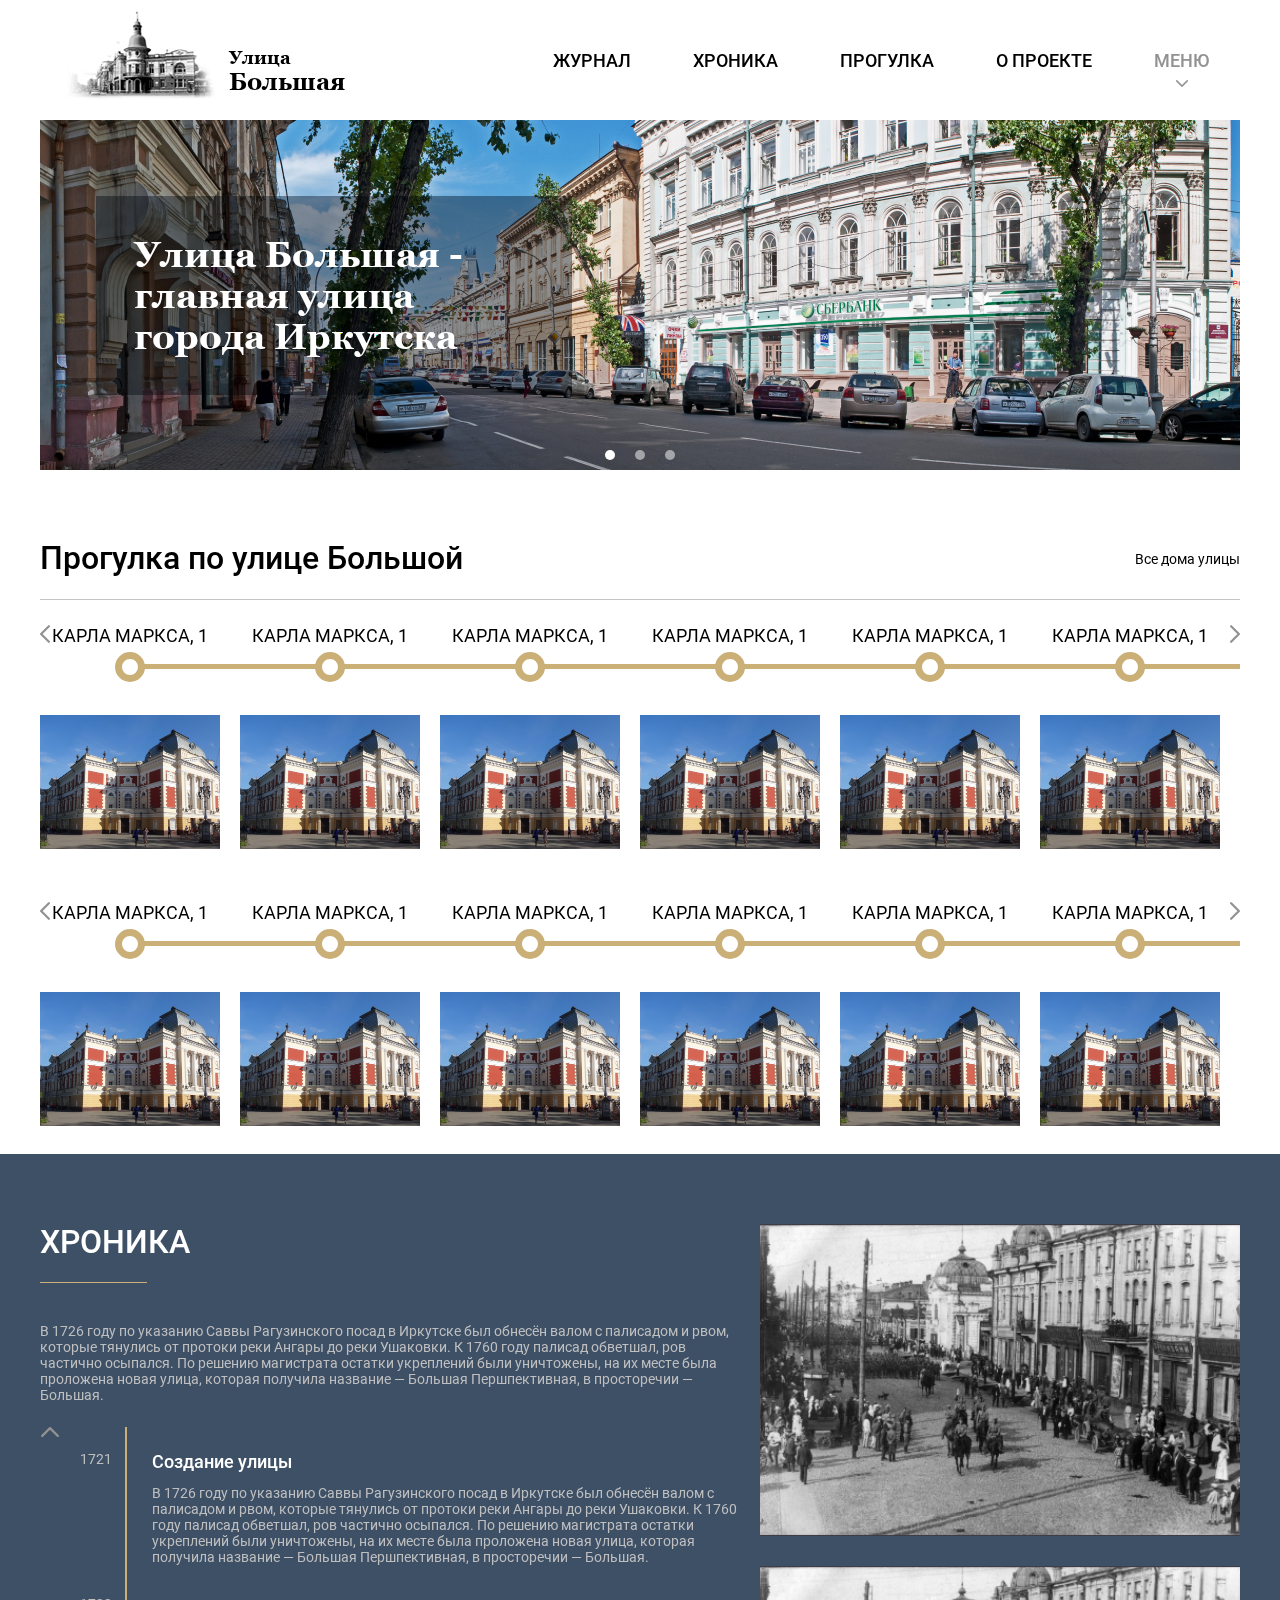
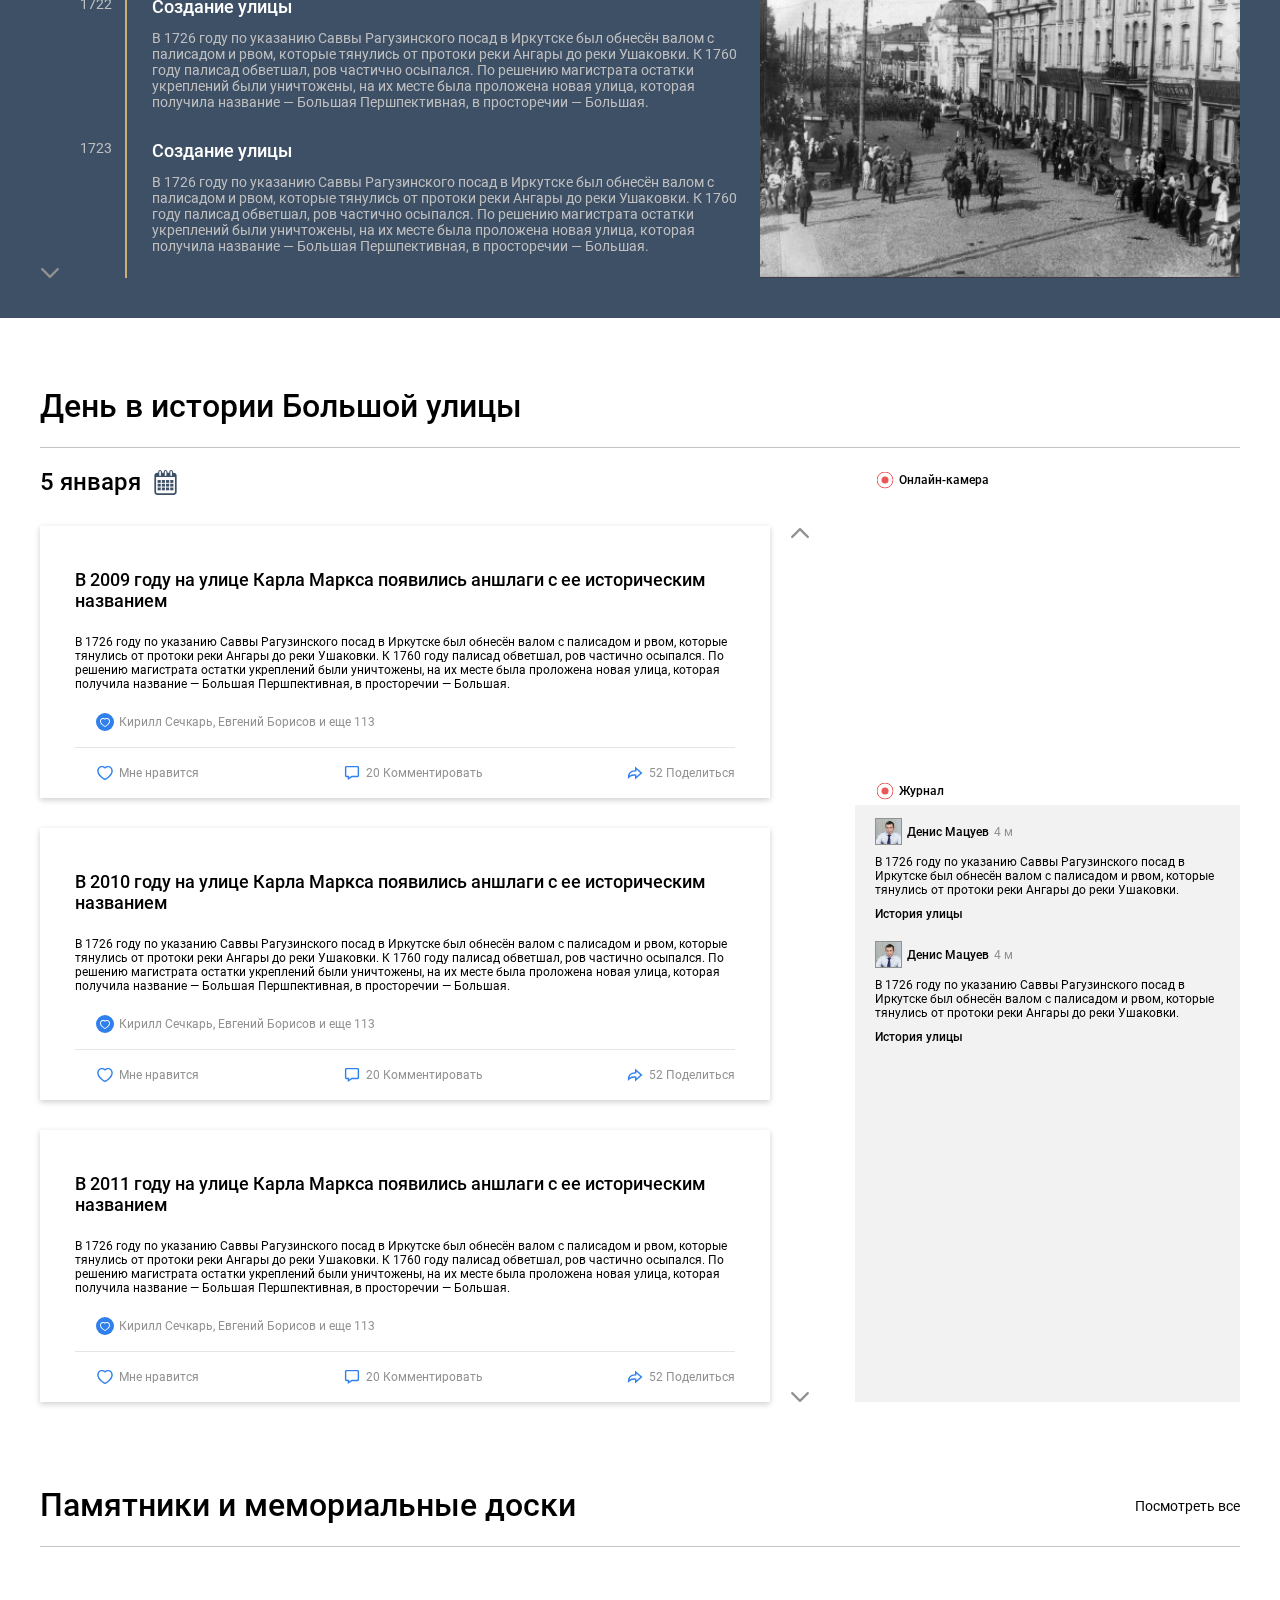
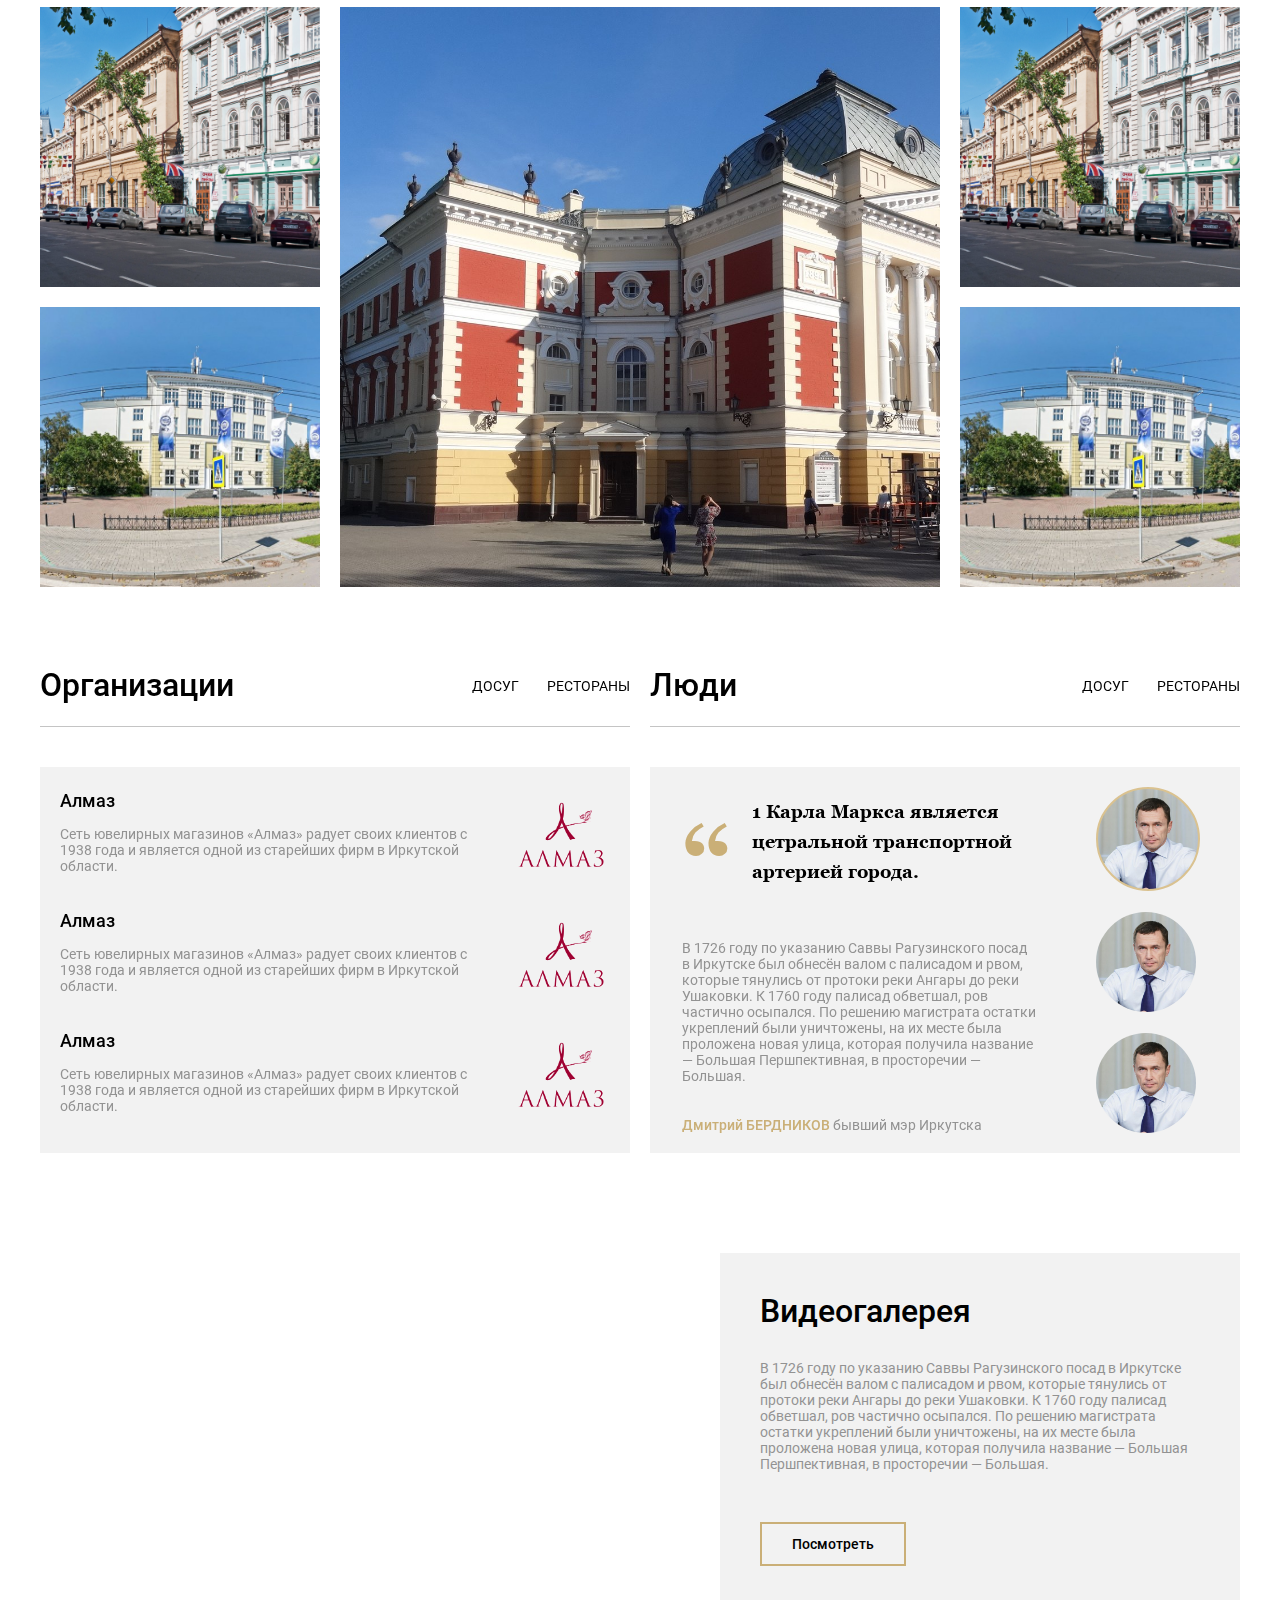
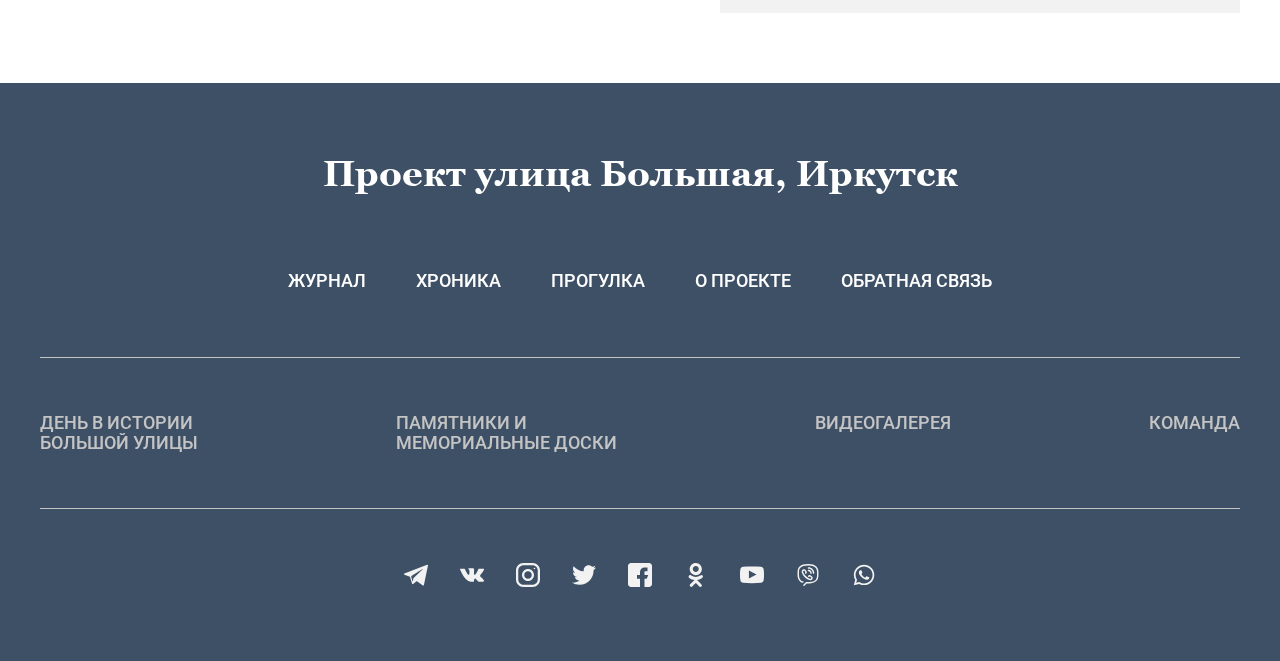
==== commit ad4ca9c5: "Люди onclik" ====
--- a/index.html
+++ b/index.html
@@ -107,7 +107,7 @@
 			<div id="hero-switch--js" class="hero-switch"></div>
 		</div>
 
-		<div class="section">
+		<div class="section walk-street-bolshaya">
 			<div class="section-content ">
 				<div class="section__head">
 					<h1 class="section__head-title">Прогулка по улице Большой</h1>
@@ -471,16 +471,28 @@
 						</div>
 					</div>
 					<div class="people-box">
-						<div class="people-box__texts">
-							<div class="header-text-quote">Улица Карла Маркса является цетральной транспортной артерией города.</div>
+						<div id="people-box__texts-1" class="people-box__texts open">
+							<div class="header-text-quote">1 Карла Маркса является цетральной транспортной артерией города.</div>
 							<div class="people-box__text-main">В 1726 году по указанию Саввы Рагузинского посад в Иркутске был обнесён валом с палисадом и рвом, которые тянулись от протоки реки Ангары до реки Ушаковки. К 1760 году палисад обветшал,  ров частично осыпался. По решению магистрата остатки укреплений были уничтожены, на их месте была проложена новая улица, которая получила название — Большая Першпективная, в просторечии — Большая.</div>
 							<div class="people-box__text-author"><span class="golden-bold">Дмитрий БЕРДНИКОВ</span> бывший мэр Иркутска</div>							
 						</div>
 
+						<div id="people-box__texts-2" class="people-box__texts">
+							<div class="header-text-quote">123 Карла Маркса является цетральной транспортной артерией города.</div>
+							<div class="people-box__text-main">В 1726 году по указанию Саввы Рагузинского посад в Иркутске был обнесён валом с палисадом и рвом, которые тянулись от протоки реки Ангары до реки Ушаковки. К 1760 году палисад обветшал,  ров частично осыпался. По решению магистрата остатки укреплений были уничтожены, на их месте была проложена новая улица, которая получила название — Большая Першпективная, в просторечии — Большая.</div>
+							<div class="people-box__text-author"><span class="golden-bold">Дмитрий БЕРДНИКОВ</span> бывший мэр Иркутска</div>							
+						</div>
+
+						<div id="people-box__texts-3" class="people-box__texts">
+							<div class="header-text-quote">3 Карла Маркса является цетральной транспортной артерией города.</div>
+							<div class="people-box__text-main">В 1726 году по указанию Саввы Рагузинского посад в Иркутске был обнесён валом с палисадом и рвом, которые тянулись от протоки реки Ангары до реки Ушаковки. К 1760 году палисад обветшал,  ров частично осыпался. По решению магистрата остатки укреплений были уничтожены, на их месте была проложена новая улица, которая получила название — Большая Першпективная, в просторечии — Большая.</div>
+							<div class="people-box__text-author"><span class="golden-bold">Дмитрий БЕРДНИКОВ</span> бывший мэр Иркутска</div>							
+						</div>
+
 						<div class="people-box__photos">
-							<div class="people-box__photo selected"  style="background-image: url('./assets/images/b8f9233c652eb49a1b17f510e6d745b2.png')"></div>
-							<div class="people-box__photo"  style="background-image: url('./assets/images/b8f9233c652eb49a1b17f510e6d745b2.png')"></div>
-							<div class="people-box__photo"  style="background-image: url('./assets/images/b8f9233c652eb49a1b17f510e6d745b2.png')"></div>
+							<div class="people-box__photo selected" onclick="peopleBoxSelect(this,'people-box__texts-1')" style="background-image: url('./assets/images/b8f9233c652eb49a1b17f510e6d745b2.png')"></div>
+							<div class="people-box__photo" onclick="peopleBoxSelect(this,'people-box__texts-2')" style="background-image: url('./assets/images/b8f9233c652eb49a1b17f510e6d745b2.png')"></div>
+							<div class="people-box__photo" onclick="peopleBoxSelect(this,'people-box__texts-3')" style="background-image: url('./assets/images/b8f9233c652eb49a1b17f510e6d745b2.png')"></div>
 						</div>
 						
 					</div>
--- a/css/main.css
+++ b/css/main.css
@@ -1 +1 @@
-@font-face{font-family:'Roboto';src:url("../assets/fonts/Roboto/Roboto-Regular.ttf") format('truetype');font-weight:400;font-style:normal}@font-face{font-family:'Roboto';src:url("../assets/fonts/Roboto/Roboto-Medium.ttf") format('truetype');font-weight:500;font-style:normal}@font-face{font-family:'Georgia';src:url("../assets/fonts/Georgia/Georgia-Bold.eot");src:local('Georgia Bold'),local('Georgia-Bold'),url("../assets/fonts/Georgia/Georgia-Bold.eot?#iefix") format('embedded-opentype'),url("../assets/fonts/Georgia/Georgia-Bold.woff2") format('woff2'),url("../assets/fonts/Georgia/Georgia-Bold.woff") format('woff'),url("../assets/fonts/Georgia/Georgia-Bold.ttf") format('truetype');font-weight:700;font-style:normal}.scroll-box{display:-webkit-box;display:-moz-box;display:-webkit-flex;display:-ms-flexbox;display:box;display:flex;-webkit-box-orient:vertical;-moz-box-orient:vertical;-o-box-orient:vertical;-webkit-flex-direction:column;-ms-flex-direction:column;flex-direction:column;-webkit-box-pack:justify;-moz-box-pack:justify;-o-box-pack:justify;-ms-flex-pack:justify;-webkit-justify-content:space-between;justify-content:space-between;min-width:20px}.scroll-box.left{margin-right:20px}.scroll-box.right{margin-left:20px}.scroll-box.line{z-index:1;-webkit-box-orient:horizontal;-moz-box-orient:horizontal;-o-box-orient:horizontal;-webkit-flex-direction:row;-ms-flex-direction:row;flex-direction:row;position:absolute;width:100%;top:4px}.scroll-box.line .scroll-box__top{-webkit-transform:rotate(-90deg);-moz-transform:rotate(-90deg);-o-transform:rotate(-90deg);-ms-transform:rotate(-90deg);transform:rotate(-90deg);margin-left:-5px}.scroll-box.line .scroll-box__bottom{-webkit-transform:rotate(90deg);-moz-transform:rotate(90deg);-o-transform:rotate(90deg);-ms-transform:rotate(90deg);transform:rotate(90deg);margin-right:-5px}.scroll-box__top,.scroll-box__bottom{width:20px;height:10px;-webkit-background-size:contain;-moz-background-size:contain;background-size:contain;background-repeat:no-repeat;background-position:center;cursor:pointer}.scroll-box__top:hover,.scroll-box__bottom:hover{filter:brightness(.5)}.scroll-box__top{background-image:url("../assets/images/arrow-top.svg")}.scroll-box__bottom{-webkit-transform:rotate(180deg);-moz-transform:rotate(180deg);-o-transform:rotate(180deg);-ms-transform:rotate(180deg);transform:rotate(180deg);background-image:url("../assets/images/arrow-top.svg")}body{display:-webkit-box;display:-moz-box;display:-webkit-flex;display:-ms-flexbox;display:box;display:flex;margin:0;font-family:Roboto;font-style:normal;font-weight:400;font-size:14px;line-height:16px;color:#000;min-width:320px;min-height:480px;-webkit-box-orient:vertical;-moz-box-orient:vertical;-o-box-orient:vertical;-webkit-flex-direction:column;-ms-flex-direction:column;flex-direction:column}@media screen and (max-width:768px){body{font-size:12px;line-height:14px}}*{outline:none}*::-webkit-scrollbar{width:10px}*::-webkit-scrollbar:horizontal{height:6px}*::-webkit-scrollbar-track-piece{background:inherit}*::-webkit-scrollbar-thumb{border-radius:1.5px;background-color:#c1c1c1;cursor:pointer}a{text-decoration:none;color:inherit}.section{display:-webkit-box;display:-moz-box;display:-webkit-flex;display:-ms-flexbox;display:box;display:flex}.section-content{margin:70px auto 0 auto;max-width:1200px;display:-webkit-box;display:-moz-box;display:-webkit-flex;display:-ms-flexbox;display:box;display:flex;-webkit-box-flex:1;-moz-box-flex:1;-o-box-flex:1;box-flex:1;-webkit-flex:1;-ms-flex:1;flex:1;-webkit-box-orient:vertical;-moz-box-orient:vertical;-o-box-orient:vertical;-webkit-flex-direction:column;-ms-flex-direction:column;flex-direction:column;overflow:hidden}.section-content.first{margin-top:60px}@media screen and (max-width:768px){.section-content.first{margin-top:30px}}.section-content.big-bottom{margin-bottom:40px}.section-content.mini{margin:0 auto}.section-content.row{-webkit-box-orient:horizontal;-moz-box-orient:horizontal;-o-box-orient:horizontal;-webkit-flex-direction:row;-ms-flex-direction:row;flex-direction:row}@media screen and (min-width:768px) and (max-width:1200px){.section-content{padding:0 40px}}@media screen and (max-width:768px){.section-content{padding:0 20px}}.section__head{padding-bottom:22px;border-bottom:1px solid #c4c4c4;display:-webkit-box;display:-moz-box;display:-webkit-flex;display:-ms-flexbox;display:box;display:flex;-webkit-box-pack:justify;-moz-box-pack:justify;-o-box-pack:justify;-ms-flex-pack:justify;-webkit-justify-content:space-between;justify-content:space-between}.section__head-title{font-weight:500;font-size:32px;line-height:37px;margin:0}@media screen and (max-width:768px){.section__head-title{font-size:18px;line-height:21px}}.section__head-addition{display:-webkit-box;display:-moz-box;display:-webkit-flex;display:-ms-flexbox;display:box;display:flex}.head-addition-text{font-size:14px;line-height:16px;text-align:right;margin:auto 14px}@media screen and (max-width:768px){.head-addition-text{display:none}}.head-addition-text:first-child{margin:auto 14px auto 0}.head-addition-text:last-child{margin:auto 0 auto 14px}.section.header{height:120px}@media screen and (max-width:768px){.section.header{height:60px}}@media screen and (min-width:768px) and (max-width:1200px){.section.header{height:80px}}.section.header .section-content{margin-top:0;-webkit-box-orient:horizontal;-moz-box-orient:horizontal;-o-box-orient:horizontal;-webkit-flex-direction:row;-ms-flex-direction:row;flex-direction:row;overflow:visible}.logo-box{display:-webkit-box;display:-moz-box;display:-webkit-flex;display:-ms-flexbox;display:box;display:flex}.logo{width:148px;height:90px;margin:10px 13px 20px 28px;background:url("../assets/images/logo.png");-webkit-background-size:contain;-moz-background-size:contain;background-size:contain;background-repeat:no-repeat;background-position:center}@media screen and (max-width:1200px){.logo{width:100px;height:60px;margin:0}}.logo-text{display:-webkit-box;display:-moz-box;display:-webkit-flex;display:-ms-flexbox;display:box;display:flex;-webkit-box-orient:vertical;-moz-box-orient:vertical;-o-box-orient:vertical;-webkit-flex-direction:column;-ms-flex-direction:column;flex-direction:column;margin-top:48px}@media screen and (max-width:1200px){.logo-text{margin-top:25px}}.logo-text--1{font-family:Georgia;font-style:normal;font-weight:bold;font-size:18px;line-height:20px}@media screen and (max-width:1200px){.logo-text--1{font-size:12px;line-height:14px}}.logo-text--2{font-family:Georgia;font-style:normal;font-weight:bold;font-size:24px;line-height:27px}@media screen and (max-width:768px){.logo-text--2{font-size:16px;line-height:18px}}.nav-menu{display:-webkit-box;display:-moz-box;display:-webkit-flex;display:-ms-flexbox;display:box;display:flex;-webkit-box-flex:1;-moz-box-flex:1;-o-box-flex:1;box-flex:1;-webkit-flex:1;-ms-flex:1;flex:1;-webkit-box-pack:end;-moz-box-pack:end;-o-box-pack:end;-ms-flex-pack:end;-webkit-justify-content:flex-end;justify-content:flex-end;margin:auto}@media screen and (max-width:768px){.nav-menu{display:none}}.nav-menu.mobile .nav-menu__elem-box{margin-right:0}.nav-menu.mobile .nav-menu__elem-box.with-drop-down-menu:before{display:none}.nav-menu.mobile .drop-down-menu{width:100%;min-width:100vw;background:#3e5066;color:#fff}.nav-menu.mobile .drop-down-menu .drop-down-menu__elem{margin:10px 0;white-space:nowrap;display:-webkit-box;display:-moz-box;display:-webkit-flex;display:-ms-flexbox;display:box;display:flex}.nav-menu.mobile .drop-down-menu .drop-down-menu__elem:first-child{margin:0 0 10px 0}.nav-menu.mobile .drop-down-menu .drop-down-menu__elem:last-child{margin:10px 0 0 0}.nav-menu.mobile .drop-down-menu .drop-down-menu__elem-text{text-align:left;font-weight:400}@media screen and (max-width:768px){.nav-menu.mobile{display:-webkit-box;display:-moz-box;display:-webkit-flex;display:-ms-flexbox;display:box;display:flex}}@media screen and (min-width:768px){.nav-menu.mobile{display:none}}.nav-menu-icon--mobile{height:14px;width:18px;background:url("../assets/images/menu.svg");-webkit-background-size:contain;-moz-background-size:contain;background-size:contain;background-repeat:no-repeat;background-position:center}.nav-menu__elem-box{margin:auto 31px auto 31px;cursor:pointer;position:relative}@media screen and (min-width:768px) and (max-width:1200px){.nav-menu__elem-box{margin:auto 10px}}.nav-menu__elem-box:hover .n-m-elem-box__text{font-weight:600}.nav-menu__elem-box.with-drop-down-menu:before{content:'';width:14px;height:7px;position:absolute;bottom:-9px;left:50%;-webkit-transform:translate(-50%,100%) rotate(180deg);-moz-transform:translate(-50%,100%) rotate(180deg);-o-transform:translate(-50%,100%) rotate(180deg);-ms-transform:translate(-50%,100%) rotate(180deg);transform:translate(-50%,100%) rotate(180deg);background:url("../assets/images/arrow-top.svg");-webkit-background-size:contain;-moz-background-size:contain;background-size:contain;background-repeat:no-repeat;background-position:center}.nav-menu__elem-box.with-drop-down-menu .n-m-elem-box__text{color:#929292;font-weight:500}@media screen and (max-width:768px){.nav-menu__elem-box.with-drop-down-menu.open .nav-menu-icon--mobile{width:18px;height:22px;background-image:url("../assets/images/close.svg")}}.nav-menu__elem-box.with-drop-down-menu.open:after{content:'';position:fixed;height:100%;width:100%;top:0;left:0;z-index:10}.nav-menu__elem-box.with-drop-down-menu.open .drop-down-menu{display:block;z-index:11}.nav-menu__elem-box.with-drop-down-menu.open:before{-webkit-transform:translate(-50%,100%);-moz-transform:translate(-50%,100%);-o-transform:translate(-50%,100%);-ms-transform:translate(-50%,100%);transform:translate(-50%,100%)}.n-m-elem-box__text{font-weight:500;font-size:18px;line-height:21px;white-space:nowrap}.drop-down-menu{cursor:default;display:none;position:absolute;top:40px;right:-20px;background:rgba(255,255,255,0.9);min-width:316px;padding:18px 20px;-webkit-box-sizing:border-box;-moz-box-sizing:border-box;box-sizing:border-box}.drop-down-menu__elem{cursor:pointer;font-weight:500;font-size:14px;line-height:16px;margin:20px 0 20px 0;white-space:nowrap;display:-webkit-box;display:-moz-box;display:-webkit-flex;display:-ms-flexbox;display:box;display:flex}.drop-down-menu__elem:first-child{margin:0 0 20px 0}.drop-down-menu__elem:last-child{margin:20px 0 0 0}.drop-down-menu__elem:hover{font-weight:600}.drop-down-menu__elem-text{text-align:right;-webkit-box-flex:1;-moz-box-flex:1;-o-box-flex:1;box-flex:1;-webkit-flex:1;-ms-flex:1;flex:1}.section.footer{background:#3e5066}@media screen and (max-width:768px){.section.footer .section-content{margin-top:15px}}.section.footer .section__head-title{font-family:Georgia;font-style:normal;font-weight:bold;font-size:36px;line-height:41px;text-align:center;color:#fff;margin:auto}@media screen and (max-width:768px){.section.footer .section__head-title{font-size:18px;line-height:20px}}.section.footer .section__head{border:none}.section.footer .main-menu-links{display:-webkit-box;display:-moz-box;display:-webkit-flex;display:-ms-flexbox;display:box;display:flex;margin:54px auto 66px auto}@media screen and (max-width:768px){.section.footer .main-menu-links{-webkit-box-orient:vertical;-moz-box-orient:vertical;-o-box-orient:vertical;-webkit-flex-direction:column;-ms-flex-direction:column;flex-direction:column;margin:0;-webkit-box-flex:1;-moz-box-flex:1;-o-box-flex:1;box-flex:1;-webkit-flex:1;-ms-flex:1;flex:1}}.section.footer .main-menu-links .main-menu-links__elem{font-weight:500;font-size:18px;line-height:21px;color:#fff;margin:0 25px}@media screen and (max-width:768px){.section.footer .main-menu-links .main-menu-links__elem{font-size:12px;line-height:14px;margin:5px 0}}.section.footer .main-menu-links .main-menu-links__elem:hover{font-weight:600}.section.footer .extra-menu-links{display:-webkit-box;display:-moz-box;display:-webkit-flex;display:-ms-flexbox;display:box;display:flex;padding:55px 0;border-top:1px solid #c4c4c4;border-bottom:1px solid #c4c4c4;-webkit-box-pack:justify;-moz-box-pack:justify;-o-box-pack:justify;-ms-flex-pack:justify;-webkit-justify-content:space-between;justify-content:space-between}@media screen and (max-width:768px){.section.footer .extra-menu-links{-webkit-box-orient:vertical;-moz-box-orient:vertical;-o-box-orient:vertical;-webkit-flex-direction:column;-ms-flex-direction:column;flex-direction:column;border:none;padding:0;-webkit-box-flex:1;-moz-box-flex:1;-o-box-flex:1;box-flex:1;-webkit-flex:1;-ms-flex:1;flex:1}}.section.footer .extra-menu-links .extra-menu-links__elem{font-weight:500;font-size:18px;line-height:110%;color:#c4c4c4}@media screen and (max-width:768px){.section.footer .extra-menu-links .extra-menu-links__elem{font-size:12px;line-height:14px;margin:5px 0}}.section.footer .extra-menu-links .extra-menu-links__elem:hover{font-weight:600}.section.footer .social-links{margin:50px auto 70px auto;display:-webkit-box;display:-moz-box;display:-webkit-flex;display:-ms-flexbox;display:box;display:flex}@media screen and (max-width:768px){.section.footer .social-links{-webkit-box-lines:multiple;-moz-box-lines:multiple;-o-box-lines:multiple;-webkit-flex-wrap:wrap;-ms-flex-wrap:wrap;flex-wrap:wrap;-webkit-box-pack:center;-moz-box-pack:center;-o-box-pack:center;-ms-flex-pack:center;-webkit-justify-content:center;justify-content:center;max-width:80vw;margin-bottom:20px}}.social-links__elem{height:32px;width:32px;-webkit-background-size:contain;-moz-background-size:contain;background-size:contain;background-repeat:no-repeat;background-position:center;margin:0 12px;display:block}.social-links__elem:hover{filter:drop-shadow(2px 4px 4px #000)}.social-links__elem.telegram{background-image:url("../assets/images/socials/telegram.svg")}.social-links__elem.vk{background-image:url("../assets/images/socials/vk.svg")}.social-links__elem.instagram{background-image:url("../assets/images/socials/instagram.svg")}.social-links__elem.twitter{background-image:url("../assets/images/socials/twitter.svg")}.social-links__elem.facebook{background-image:url("../assets/images/socials/facebook.svg")}.social-links__elem.ok{background-image:url("../assets/images/socials/ok.svg")}.social-links__elem.youtube{background-image:url("../assets/images/socials/youtube.svg")}.social-links__elem.viber{background-image:url("../assets/images/socials/viber.svg")}.social-links__elem.whatsapp{background-image:url("../assets/images/socials/whatsapp.svg")}.footer__menu-box{display:-webkit-box;display:-moz-box;display:-webkit-flex;display:-ms-flexbox;display:box;display:flex;-webkit-box-orient:vertical;-moz-box-orient:vertical;-o-box-orient:vertical;-webkit-flex-direction:column;-ms-flex-direction:column;flex-direction:column}@media screen and (max-width:768px){.footer__menu-box{-webkit-box-orient:horizontal;-moz-box-orient:horizontal;-o-box-orient:horizontal;-webkit-flex-direction:row;-ms-flex-direction:row;flex-direction:row}}.section.outstanding{background:#3e5066;color:#bfbfc0}@media screen and (max-width:1200px){.section.outstanding .section-content{margin-top:13px;margin-bottom:20px}}.section.outstanding .section__head{border-bottom:none;position:relative;margin-bottom:40px}@media screen and (max-width:1200px){.section.outstanding .section__head{margin-bottom:17px;padding-bottom:7px}}.section.outstanding .section__head:before{content:'';position:absolute;width:107px;background:#caaf77;height:1px;bottom:0;left:0}.section.outstanding .section__head-title{color:#fff}.section.hero{height:350px;position:relative}@media screen and (max-width:768px){.section.hero{display:none}}.section.hero .section-content{margin-top:0;-webkit-background-size:cover;-moz-background-size:cover;background-size:cover;background-repeat:no-repeat;background-position:center;display:none}.section.hero .section-content.open{display:-webkit-box;display:-moz-box;display:-webkit-flex;display:-ms-flexbox;display:box;display:flex}.hero-info{margin:auto 60% auto 56px;position:relative;min-width:400px;padding:38px}.hero-info:before{content:'';position:absolute;width:100%;height:100%;top:0;left:0;background:#2a3747;mix-blend-mode:multiply;opacity:.5;-ms-filter:"progid:DXImageTransform.Microsoft.Alpha(Opacity=50)";filter:alpha(opacity=50)}.hero-info-text{font-family:Georgia;font-style:normal;font-weight:bold;font-size:36px;line-height:41px;color:#fff;mix-blend-mode:color-dodge}.hero-switch{position:absolute;bottom:10px;left:50%;-webkit-transform:translate(-50%,0%);-moz-transform:translate(-50%,0%);-o-transform:translate(-50%,0%);-ms-transform:translate(-50%,0%);transform:translate(-50%,0%)}.hero-switch-elem{width:10px;height:10px;border-radius:100%;padding:0;border:none;margin:0 10px;background:#fff;opacity:.5;-ms-filter:"progid:DXImageTransform.Microsoft.Alpha(Opacity=50)";filter:alpha(opacity=50);cursor:pointer}.hero-switch-elem:hover{opacity:1;-ms-filter:none;filter:none}.hero-switch-elem.selected{opacity:1;-ms-filter:none;filter:none}@media screen and (max-width:768px){.section.monuments-and-memorial-plaques{display:none}}.grid-images{margin-top:50px;display:-webkit-box;display:-moz-box;display:-webkit-flex;display:-ms-flexbox;display:box;display:flex;-webkit-box-flex:1;-moz-box-flex:1;-o-box-flex:1;box-flex:1;-webkit-flex:1;-ms-flex:1;flex:1;-webkit-transform:translate(-10px,0);-moz-transform:translate(-10px,0);-o-transform:translate(-10px,0);-ms-transform:translate(-10px,0);transform:translate(-10px,0);width:calc(100% + 20px)}.grid-images .grid-images__box{display:-webkit-box;display:-moz-box;display:-webkit-flex;display:-ms-flexbox;display:box;display:flex}.grid-images .grid-images__box.column{-webkit-box-orient:vertical;-moz-box-orient:vertical;-o-box-orient:vertical;-webkit-flex-direction:column;-ms-flex-direction:column;flex-direction:column}.grid-images .grid-images__box.big{-webkit-box-flex:1;-moz-box-flex:1;-o-box-flex:1;box-flex:1;-webkit-flex:1;-ms-flex:1;flex:1}.grid-images .grid-images__box.big .grid-images__img{width:100%;height:calc(100% - 20px)}.grid-images .grid-images__img{-webkit-background-size:cover;-moz-background-size:cover;background-size:cover;background-repeat:no-repeat;background-position:center;width:280px;height:280px;margin:10px;position:relative}@media screen and (min-width:768px) and (max-width:1200px){.grid-images .grid-images__img{width:180px;height:180px}}.grid-images .grid-images__img .grid-images__title{display:none}.grid-images .grid-images__img:hover .grid-images__title{display:-webkit-box;display:-moz-box;display:-webkit-flex;display:-ms-flexbox;display:box;display:flex;position:absolute;width:100%;bottom:0;left:0}.grid-images .grid-images__img:hover .grid-images__title .grid-images__title-text{display:-webkit-box;mix-blend-mode:color-dodge;z-index:1;margin:auto 24px 25px 24px;font-weight:500;font-size:18px;line-height:21px;color:#fff;-webkit-line-clamp:5;-webkit-box-orient:vertical;overflow:hidden;-o-text-overflow:ellipsis;text-overflow:ellipsis;min-height:45px;height:auto;max-height:155px;padding:25px 0 0 0;-webkit-box-sizing:border-box;-moz-box-sizing:border-box;box-sizing:border-box}.grid-images .grid-images__img:hover .grid-images__title:after{content:'';position:absolute;background:#3f3c47;mix-blend-mode:multiply;opacity:.5;-ms-filter:"progid:DXImageTransform.Microsoft.Alpha(Opacity=50)";filter:alpha(opacity=50);height:100%;width:100%;bottom:0;left:0}@media screen and (max-width:768px){.section.organizations-people{display:none}}@media screen and (min-width:768px) and (max-width:1200px){.section.organizations-people .section-content{-webkit-box-orient:vertical;-moz-box-orient:vertical;-o-box-orient:vertical;-webkit-flex-direction:column;-ms-flex-direction:column;flex-direction:column}.section.organizations-people .section-content .section-two-bloks__block{margin:70px 0 0 0}}.section-two-bloks{display:-webkit-box;display:-moz-box;display:-webkit-flex;display:-ms-flexbox;display:box;display:flex;-webkit-box-orient:horizontal;-moz-box-orient:horizontal;-o-box-orient:horizontal;-webkit-flex-direction:row;-ms-flex-direction:row;flex-direction:row}.section-two-bloks__block{-webkit-box-flex:1;-moz-box-flex:1;-o-box-flex:1;box-flex:1;-webkit-flex:1;-ms-flex:1;flex:1;margin:0 10px;display:-webkit-box;display:-moz-box;display:-webkit-flex;display:-ms-flexbox;display:box;display:flex;-webkit-box-orient:vertical;-moz-box-orient:vertical;-o-box-orient:vertical;-webkit-flex-direction:column;-ms-flex-direction:column;flex-direction:column}.section-two-bloks__block:first-child{margin:0 10px 0 0}.section-two-bloks__block:last-child{margin:0 0 0 10px}.organizations-box{-webkit-box-flex:1;-moz-box-flex:1;-o-box-flex:1;box-flex:1;-webkit-flex:1;-ms-flex:1;flex:1;margin-top:40px;background:#f2f2f2;padding:23px 24px 33px 20px;display:-webkit-box;display:-moz-box;display:-webkit-flex;display:-ms-flexbox;display:box;display:flex;-webkit-box-orient:vertical;-moz-box-orient:vertical;-o-box-orient:vertical;-webkit-flex-direction:column;-ms-flex-direction:column;flex-direction:column;-webkit-box-pack:justify;-moz-box-pack:justify;-o-box-pack:justify;-ms-flex-pack:justify;-webkit-justify-content:space-between;justify-content:space-between}.organizations-box__organization{margin-top:40px;display:-webkit-box;display:-moz-box;display:-webkit-flex;display:-ms-flexbox;display:box;display:flex;margin:30px 0 0 0}.organizations-box__organization:first-child{margin:0}.organization-info__title{font-weight:500;font-size:18px;line-height:21px}.organization-info__text{font-size:14px;line-height:16px;color:#929292;margin-top:15px}.organization__logo{width:90px;height:90px;min-width:90px;min-height:90px;mix-blend-mode:darken;margin:auto 0 auto 27px;-webkit-background-size:contain;-moz-background-size:contain;background-size:contain;background-repeat:no-repeat;background-position:center}.people-box{-webkit-box-flex:1;-moz-box-flex:1;-o-box-flex:1;box-flex:1;-webkit-flex:1;-ms-flex:1;flex:1;background:#f2f2f2;display:-webkit-box;display:-moz-box;display:-webkit-flex;display:-ms-flexbox;display:box;display:flex;margin-top:40px;padding:20px 40px 20px 32px}.people-box__texts{display:-webkit-box;display:-moz-box;display:-webkit-flex;display:-ms-flexbox;display:box;display:flex;-webkit-box-orient:vertical;-moz-box-orient:vertical;-o-box-orient:vertical;-webkit-flex-direction:column;-ms-flex-direction:column;flex-direction:column;margin-right:40px;font-size:14px;line-height:16px;color:#929292}.people-box__texts .golden-bold{font-weight:500;color:#caaf77}.header-text-quote{font-family:Georgia;font-style:normal;font-weight:bold;font-size:18px;line-height:30px;color:#000;padding-left:70px;position:relative;margin-top:10px}.header-text-quote:before{content:'“';position:absolute;left:0;top:50%;-webkit-transform:translate(0,50%);-moz-transform:translate(0,50%);-o-transform:translate(0,50%);-ms-transform:translate(0,50%);transform:translate(0,50%);color:#caaf77;font-family:Georgia;font-style:normal;font-weight:bold;font-size:96px;line-height:20px}.people-box__text-main{padding:40px 0 20px 0;margin:auto 0}.people-box__photos,.chronicle-photos{display:-webkit-box;display:-moz-box;display:-webkit-flex;display:-ms-flexbox;display:box;display:flex;-webkit-box-orient:vertical;-moz-box-orient:vertical;-o-box-orient:vertical;-webkit-flex-direction:column;-ms-flex-direction:column;flex-direction:column;-webkit-box-pack:justify;-moz-box-pack:justify;-o-box-pack:justify;-ms-flex-pack:justify;-webkit-justify-content:space-between;justify-content:space-between;margin-left:20px}@media screen and (max-width:768px){.people-box__photos,.chronicle-photos{display:none}}@media screen and (min-width:768px) and (max-width:1200px){.chronicle-photos{display:none}}.people-box__photo{width:100px;height:100px;-webkit-background-size:cover;-moz-background-size:cover;background-size:cover;background-repeat:no-repeat;background-position:center;border-radius:50%;margin:5px 0;cursor:pointer}.people-box__photo:first-child{margin:0 0 5px 0}.people-box__photo:last-child{margin:5px 0 0 0}.people-box__photo.selected{border:2px solid #dac290}.chronicle-texts{display:-webkit-box;display:-moz-box;display:-webkit-flex;display:-ms-flexbox;display:box;display:flex;-webkit-box-orient:vertical;-moz-box-orient:vertical;-o-box-orient:vertical;-webkit-flex-direction:column;-ms-flex-direction:column;flex-direction:column}.chronicle-box{display:-webkit-box;display:-moz-box;display:-webkit-flex;display:-ms-flexbox;display:box;display:flex;-webkit-box-orient:horizontal;-moz-box-orient:horizontal;-o-box-orient:horizontal;-webkit-flex-direction:row;-ms-flex-direction:row;flex-direction:row}.chronicle-photos__photo{width:480px;height:312px;-webkit-background-size:cover;-moz-background-size:cover;background-size:cover;background-repeat:no-repeat;background-position:center;margin:15px 0}.chronicle-photos__photo:first-child{margin:0 0 15px 0}.chronicle-photos__photo:last-child{margin:15px 0 0 0}.chronicle-line-box{display:-webkit-box;display:-moz-box;display:-webkit-flex;display:-ms-flexbox;display:box;display:flex;-webkit-box-flex:1;-moz-box-flex:1;-o-box-flex:1;box-flex:1;-webkit-flex:1;-ms-flex:1;flex:1;margin-top:24px}.chronicle-line-box .scroll-box__top:hover,.chronicle-line-box .scroll-box__bottom:hover{filter:brightness(2)}.chronicle-lines{display:-webkit-box;display:-moz-box;display:-webkit-flex;display:-ms-flexbox;display:box;display:flex;-webkit-box-orient:vertical;-moz-box-orient:vertical;-o-box-orient:vertical;-webkit-flex-direction:column;-ms-flex-direction:column;flex-direction:column;padding-bottom:24px;position:relative;-webkit-box-pack:justify;-moz-box-pack:justify;-o-box-pack:justify;-ms-flex-pack:justify;-webkit-justify-content:space-between;justify-content:space-between}.chronicle-lines:before{content:'';width:2px;height:100%;position:absolute;background:#caaf77;left:45px;top:0}.chronicle-line{display:-webkit-box;display:-moz-box;display:-webkit-flex;display:-ms-flexbox;display:box;display:flex;margin-top:24px}.chronicle-line__year{margin-right:40px}.chronicle-line__info{display:-webkit-box;display:-moz-box;display:-webkit-flex;display:-ms-flexbox;display:box;display:flex;-webkit-box-orient:vertical;-moz-box-orient:vertical;-o-box-orient:vertical;-webkit-flex-direction:column;-ms-flex-direction:column;flex-direction:column}.chronicle-line__info-title{font-weight:500;font-size:18px;line-height:21px;color:#fff;margin-bottom:13px}.section.day-history .section-content{overflow:visible}.day-history-box{display:-webkit-box;display:-moz-box;display:-webkit-flex;display:-ms-flexbox;display:box;display:flex}@media screen and (max-width:1200px){.day-history-box{-webkit-box-orient:vertical;-moz-box-orient:vertical;-o-box-orient:vertical;-webkit-flex-direction:column;-ms-flex-direction:column;flex-direction:column}}.day-history__left-block{display:-webkit-box;display:-moz-box;display:-webkit-flex;display:-ms-flexbox;display:box;display:flex;-webkit-box-flex:2;-moz-box-flex:2;-o-box-flex:2;box-flex:2;-webkit-flex:2;-ms-flex:2;flex:2;position:relative}.day-history__left-block .scroll-box{margin-top:80px;margin-bottom:15px}@media screen and (max-width:768px){.day-history__left-block .scroll-box{position:absolute;height:calc(100% - 45px);top:-25px;left:50%;-webkit-transform:translate(-50%,0);-moz-transform:translate(-50%,0);-o-transform:translate(-50%,0);-ms-transform:translate(-50%,0);transform:translate(-50%,0);margin-left:0}}.day-history__right-block{-webkit-box-flex:1;-moz-box-flex:1;-o-box-flex:1;box-flex:1;-webkit-flex:1;-ms-flex:1;flex:1;margin-left:45px;display:-webkit-box;display:-moz-box;display:-webkit-flex;display:-ms-flexbox;display:box;display:flex;-webkit-box-orient:vertical;-moz-box-orient:vertical;-o-box-orient:vertical;-webkit-flex-direction:column;-ms-flex-direction:column;flex-direction:column;margin-bottom:15px}@media screen and (max-width:1200px){.day-history__right-block{margin-left:0}}@media screen and (max-width:768px){.online-camera{display:none}}.day-history__data-box{display:-webkit-box;display:-moz-box;display:-webkit-flex;display:-ms-flexbox;display:box;display:flex}.day-history__data-box .data-box__val{margin-top:20px;font-weight:500;font-size:24px;line-height:28px}@media screen and (max-width:768px){.day-history__data-box .data-box__val{font-size:18px;line-height:21px}}.day-history__data-box .data-box__icon{width:25px;height:25px;background:url("../assets/images/calendar.svg");-webkit-background-size:cover;-moz-background-size:cover;background-size:cover;background-repeat:no-repeat;background-position:center;margin:auto 0 1px 12px;cursor:pointer}.day-history__info-box{-webkit-box-shadow:0 2px 6px rgba(0,0,0,0.2);box-shadow:0 2px 6px rgba(0,0,0,0.2);padding:43px 35px 0 35px;display:-webkit-box;display:-moz-box;display:-webkit-flex;display:-ms-flexbox;display:box;display:flex;-webkit-box-orient:vertical;-moz-box-orient:vertical;-o-box-orient:vertical;-webkit-flex-direction:column;-ms-flex-direction:column;flex-direction:column;margin:30px 0}.day-history__info-box:first-child{margin:15px 0 30px 0}.day-history__info-box:last-child{margin:30px 0 15px 0}.day-history__info-box .info-box__title{font-weight:500;font-size:18px;line-height:21px;cursor:pointer}.day-history__info-box .info-box__text{font-size:12px;line-height:14px;margin:24px 0}.day-history__info-box .info-box__last-likes{font-size:12px;line-height:14px;color:#929292;margin-bottom:18px;position:relative;padding-left:44px}.day-history__info-box .info-box__last-likes:before{content:'';position:absolute;height:18px;width:18px;left:30px;top:50%;-webkit-transform:translate(-50%,-50%);-moz-transform:translate(-50%,-50%);-o-transform:translate(-50%,-50%);-ms-transform:translate(-50%,-50%);transform:translate(-50%,-50%);background:url("../assets/images/like.svg");-webkit-background-size:contain;-moz-background-size:contain;background-size:contain;background-repeat:no-repeat;background-position:center}.day-history__info-box .info-box__communicatios{margin:0 0 18px 0;padding-top:18px;border-top:1px solid #e5e5e5;display:-webkit-box;display:-moz-box;display:-webkit-flex;display:-ms-flexbox;display:box;display:flex;-webkit-box-pack:justify;-moz-box-pack:justify;-o-box-pack:justify;-ms-flex-pack:justify;-webkit-justify-content:space-between;justify-content:space-between}.day-history__info-box .info-box__communicatios .info-box-communications__elem{font-size:12px;line-height:14px;color:#929292;cursor:pointer;padding-left:44px;position:relative}@media screen and (max-width:768px){.day-history__info-box .info-box__communicatios .info-box-communications__elem{max-width:10px;overflow:hidden;color:transparent}}.day-history__info-box .info-box__communicatios .info-box-communications__elem:before{content:'';position:absolute;height:17px;width:17px;left:30px;top:50%;-webkit-transform:translate(-50%,-50%);-moz-transform:translate(-50%,-50%);-o-transform:translate(-50%,-50%);-ms-transform:translate(-50%,-50%);transform:translate(-50%,-50%);-webkit-background-size:contain;-moz-background-size:contain;background-size:contain;background-repeat:no-repeat;background-position:center}.day-history__info-box .info-box__communicatios .info-box-communications__elem:hover{color:#2f80ed}@media screen and (max-width:768px){.day-history__info-box .info-box__communicatios .info-box-communications__elem:hover{color:transparent}}.day-history__info-box .info-box__communicatios .info-box-communications__elem:hover:before{filter:drop-shadow(0 0 1px #2f80ed)}.day-history__info-box .info-box__communicatios .info-box-communications__elem.like:before{background-image:url("../assets/images/heart.svg")}.day-history__info-box .info-box__communicatios .info-box-communications__elem.comment:before{background-image:url("../assets/images/comment.svg")}.day-history__info-box .info-box__communicatios .info-box-communications__elem.share:before{background-image:url("../assets/images/arrow-forvard.svg")}.day-history__section-label{font-weight:500;font-size:12px;line-height:14px;padding-left:44px;position:relative;margin:25px 0 7px 0}.day-history__section-label:before{content:'';position:absolute;height:17px;width:17px;left:30px;top:50%;-webkit-transform:translate(-50%,-50%);-moz-transform:translate(-50%,-50%);-o-transform:translate(-50%,-50%);-ms-transform:translate(-50%,-50%);transform:translate(-50%,-50%);-webkit-background-size:contain;-moz-background-size:contain;background-size:contain;background-repeat:no-repeat;background-position:center;background-image:url("../assets/images/day-history__section-label.svg")}.online-camera-box{height:265px;-webkit-background-size:cover;-moz-background-size:cover;background-size:cover;background-repeat:no-repeat;background-position:center}.magazine-elem{margin:0 0 20px 0}.magazine-elem:last-child{margin:0}.day-history__magazine{-webkit-box-flex:1;-moz-box-flex:1;-o-box-flex:1;box-flex:1;-webkit-flex:1;-ms-flex:1;flex:1;background:#f2f2f2;padding:13px 20px;font-size:12px;line-height:14px}.magazine-elem__people-info{display:-webkit-box;display:-moz-box;display:-webkit-flex;display:-ms-flexbox;display:box;display:flex}.magazine-elem-people-info__photo{height:25px;width:25px;border:.5px solid #929292;-webkit-background-size:cover;-moz-background-size:cover;background-size:cover;background-repeat:no-repeat;background-position:center}.magazine-elem-people-info__name{font-weight:500;margin:auto 0 auto 5px}.magazine-elem-people-info__data{color:#929292;margin:auto 0 auto 5px}.magazine-elem__text{margin:10px 0}.magazine-elem__tag{font-weight:500}@media screen and (max-width:768px){.section.video-gallery{display:none}}.section.video-gallery .section-content{margin-top:60px;margin-bottom:70px;-webkit-box-orient:horizontal;-moz-box-orient:horizontal;-o-box-orient:horizontal;-webkit-flex-direction:row;-ms-flex-direction:row;flex-direction:row}.video-gallery__video{-webkit-box-flex:3;-moz-box-flex:3;-o-box-flex:3;box-flex:3;-webkit-flex:3;-ms-flex:3;flex:3;min-height:360px;-webkit-background-size:cover;-moz-background-size:cover;background-size:cover;background-repeat:no-repeat;background-position:center}.video-gallery__info-box{padding:40px;-webkit-box-flex:2;-moz-box-flex:2;-o-box-flex:2;box-flex:2;-webkit-flex:2;-ms-flex:2;flex:2;margin-left:20px;background:#f2f2f2}.video-gallery__info-box-title{font-weight:500;font-size:32px;line-height:37px;margin-bottom:30px}.video-gallery__info-box-text{font-size:14px;line-height:16px;color:#929292;margin-bottom:50px}.button{font-family:Roboto;font-style:normal;font-weight:500;font-size:14px;line-height:16px;padding:12px 30px;cursor:pointer;border:2px solid #caaf77;-webkit-box-sizing:border-box;-moz-box-sizing:border-box;box-sizing:border-box;background:transparent}.button:hover{background:#caaf77;color:#fff}.page-level-2-box p{font-size:18px;line-height:29px;margin:30px 0}@media screen and (max-width:768px){.page-level-2-box p{font-size:14px;line-height:20px}}.tell-friends{display:-webkit-box;display:-moz-box;display:-webkit-flex;display:-ms-flexbox;display:box;display:flex;margin:0 0 40px auto}.tell-friends__text{margin:auto 8px auto 0;font-size:14px;line-height:16px;color:#727272}.tell-friends__icons{display:-webkit-box;display:-moz-box;display:-webkit-flex;display:-ms-flexbox;display:box;display:flex}.tell-friends__icons .social-links__elem{margin:auto 5px;width:20px;height:20px}.tell-friends__icons .social-links__elem.vk{background-image:url("../assets/images/socials/vk-2.svg")}.tell-friends__icons .social-links__elem.instagram{background-image:url("../assets/images/socials/instagram-2.svg")}.tell-friends__icons .social-links__elem.facebook{background-image:url("../assets/images/socials/facebook-2.svg")}.tell-friends__icons .social-links__elem:hover{filter:drop-shadow(0 0 1px #3e5066)}.go-top-icon{margin:auto 0 auto 40px;width:25px;height:25px;background-image:url("../assets/images/go-top.svg");-webkit-background-size:contain;-moz-background-size:contain;background-size:contain;background-repeat:no-repeat;background-position:center;cursor:pointer}.go-top-icon:hover{filter:drop-shadow(0 0 1px #3e5066)}.walk-street{position:relative;margin:25px 0}.walk-street-imges-box{display:-webkit-box;display:-moz-box;display:-webkit-flex;display:-ms-flexbox;display:box;display:flex;-webkit-transform:translate(-10px,0);-moz-transform:translate(-10px,0);-o-transform:translate(-10px,0);-ms-transform:translate(-10px,0);transform:translate(-10px,0);width:calc(100% + 20px);-webkit-box-lines:multiple;-moz-box-lines:multiple;-o-box-lines:multiple;-webkit-flex-wrap:wrap;-ms-flex-wrap:wrap;flex-wrap:wrap;margin-top:30px;margin-bottom:30px}.walk-street-img-box{-webkit-box-sizing:border-box;-moz-box-sizing:border-box;box-sizing:border-box;width:20%;padding:15px 10px;display:-webkit-box;display:-moz-box;display:-webkit-flex;display:-ms-flexbox;display:box;display:flex;-webkit-box-orient:vertical;-moz-box-orient:vertical;-o-box-orient:vertical;-webkit-flex-direction:column;-ms-flex-direction:column;flex-direction:column}@media screen and (max-width:768px){.walk-street-img-box{width:50%}}@media screen and (min-width:768px) and (max-width:1200px){.walk-street-img-box{width:33%}}.walk-street-img-box__title{font-size:18px;line-height:21px;margin:10px auto 0 auto}@media screen and (max-width:768px){.walk-street-img-box__title{font-size:14px;line-height:16px}}.walk-street-img-box__img{width:100%;height:140px;-webkit-background-size:cover;-moz-background-size:cover;background-size:cover;background-repeat:no-repeat;background-position:center}@media screen and (max-width:768px){.walk-street-img-box__img{height:110px}}.monument-box{display:-webkit-box;display:-moz-box;display:-webkit-flex;display:-ms-flexbox;display:box;display:flex;margin:20px 0}.monument-box:first-child{margin:0 0 20px 0}.monument-box:last-child{margin:20px 0 0 0}.monument-box__img{min-width:156px;min-height:100px;width:156px;height:inherit;margin-right:20px;-webkit-background-size:cover;-moz-background-size:cover;background-size:cover;background-repeat:no-repeat;background-position:center}@media screen and (max-width:768px){.monument-box__img{display:none}}.monument-box__img.mobile{display:none}@media screen and (max-width:768px){.monument-box__img.mobile{margin-right:15px;min-width:110px;width:110px;min-height:70px;display:block;clear:right;float:left;margin-top:0;margin-bottom:8px}}.monument-box__info-title{font-family:Georgia;font-style:normal;font-weight:bold;font-size:18px;line-height:21px;margin-bottom:15px;margin-top:2px}@media screen and (max-width:768px){.monument-box__info-title{margin-bottom:10px;font-size:14px;line-height:20px}}.monument-box__info-text{font-size:18px;line-height:20px;color:#929292}@media screen and (max-width:768px){.monument-box__info-text{font-size:12px;line-height:14px;text-align:justify}}.magazine-box{display:-webkit-box;display:-moz-box;display:-webkit-flex;display:-ms-flexbox;display:box;display:flex;margin-top:30px;margin-bottom:40px}.magazine__menu{min-width:280px;margin-right:50px}@media screen and (max-width:768px){.magazine__menu{display:none}}@media screen and (min-width:768px) and (max-width:1200px){.magazine__menu{min-width:180px;margin-right:10px}}.magazine-menu__elem{font-size:18px;line-height:30px;margin:3px 0;cursor:pointer}.magazine-menu__elem:hover{font-weight:500}@media screen and (min-width:768px) and (max-width:1200px){.magazine-menu__elem{font-size:16px}}.section-content >.monuments-box{margin-top:30px}.walk-street__buildings{display:-webkit-box;display:-moz-box;display:-webkit-flex;display:-ms-flexbox;display:box;display:flex;-webkit-box-pack:justify;-moz-box-pack:justify;-o-box-pack:justify;-ms-flex-pack:justify;-webkit-justify-content:space-between;justify-content:space-between;position:relative;overflow:auto}.walk-street__buildings::-webkit-scrollbar{width:0}.walk-street__buildings::-webkit-scrollbar:horizontal{height:0}.walk-street__buildings::-webkit-scrollbar-track-piece{background:inherit}.walk-street__buildings::-webkit-scrollbar-thumb{border-radius:1.5px;background-color:#c1c1c1;cursor:pointer}.walk-street__building{margin:0 10px;cursor:pointer;position:relative}.walk-street__building:before{content:'';width:calc(50% + 10px);height:5px;background:#caaf77;position:absolute;top:39px;z-index:-1;left:-10px}.walk-street__building:after{content:'';width:calc(50% + 10px);height:5px;background:#caaf77;position:absolute;top:39px;z-index:-1;right:-10px}.walk-street__building:first-child{margin:0 10px 0 0}.walk-street__building:first-child:before{content:'';width:50%;height:12px;background:#fff;position:absolute;top:35px;z-index:-1;left:0}.walk-street__building:last-child{margin:0 0 0 10px}.walk-street__building:last-child:after{content:'';width:50%;height:12px;background:#fff;position:absolute;top:35px;z-index:-1;right:0}.walk-street__building:hover .walk-street-building__title{color:#929292}.walk-street__building:hover .walk-street-building__circle{background:#caaf77}.walk-street__building:hover .walk-street-building__img{border:3px solid #dac290}.walk-street-building__title{font-size:18px;line-height:21px;text-align:center}.walk-street-building__circle{width:30px;height:30px;border-radius:50%;margin:6px auto 30px auto;background:#fff;border:7px solid #caaf77;-webkit-box-sizing:border-box;-moz-box-sizing:border-box;box-sizing:border-box;background:#fff}.walk-street-building__img{width:180px;height:140px;-webkit-background-size:cover;-moz-background-size:cover;background-size:cover;background-repeat:no-repeat;background-position:center;border:3px solid transparent;-webkit-box-sizing:border-box;-moz-box-sizing:border-box;box-sizing:border-box}+@font-face{font-family:'Roboto';src:url("../assets/fonts/Roboto/Roboto-Regular.ttf") format('truetype');font-weight:400;font-style:normal}@font-face{font-family:'Roboto';src:url("../assets/fonts/Roboto/Roboto-Medium.ttf") format('truetype');font-weight:500;font-style:normal}@font-face{font-family:'Georgia';src:url("../assets/fonts/Georgia/Georgia-Bold.eot");src:local('Georgia Bold'),local('Georgia-Bold'),url("../assets/fonts/Georgia/Georgia-Bold.eot?#iefix") format('embedded-opentype'),url("../assets/fonts/Georgia/Georgia-Bold.woff2") format('woff2'),url("../assets/fonts/Georgia/Georgia-Bold.woff") format('woff'),url("../assets/fonts/Georgia/Georgia-Bold.ttf") format('truetype');font-weight:700;font-style:normal}.scroll-box{display:-webkit-box;display:-moz-box;display:-webkit-flex;display:-ms-flexbox;display:box;display:flex;-webkit-box-orient:vertical;-moz-box-orient:vertical;-o-box-orient:vertical;-webkit-flex-direction:column;-ms-flex-direction:column;flex-direction:column;-webkit-box-pack:justify;-moz-box-pack:justify;-o-box-pack:justify;-ms-flex-pack:justify;-webkit-justify-content:space-between;justify-content:space-between;min-width:20px}.scroll-box.left{margin-right:20px}.scroll-box.right{margin-left:20px}.scroll-box.line{z-index:1;-webkit-box-orient:horizontal;-moz-box-orient:horizontal;-o-box-orient:horizontal;-webkit-flex-direction:row;-ms-flex-direction:row;flex-direction:row;position:absolute;width:100%;top:4px}.scroll-box.line .scroll-box__top{-webkit-transform:rotate(-90deg);-moz-transform:rotate(-90deg);-o-transform:rotate(-90deg);-ms-transform:rotate(-90deg);transform:rotate(-90deg);margin-left:-5px}.scroll-box.line .scroll-box__bottom{-webkit-transform:rotate(90deg);-moz-transform:rotate(90deg);-o-transform:rotate(90deg);-ms-transform:rotate(90deg);transform:rotate(90deg);margin-right:-5px}.scroll-box__top,.scroll-box__bottom{width:20px;height:10px;-webkit-background-size:contain;-moz-background-size:contain;background-size:contain;background-repeat:no-repeat;background-position:center;cursor:pointer}.scroll-box__top:hover,.scroll-box__bottom:hover{filter:brightness(.5)}.scroll-box__top{background-image:url("../assets/images/arrow-top.svg")}.scroll-box__bottom{-webkit-transform:rotate(180deg);-moz-transform:rotate(180deg);-o-transform:rotate(180deg);-ms-transform:rotate(180deg);transform:rotate(180deg);background-image:url("../assets/images/arrow-top.svg")}body{display:-webkit-box;display:-moz-box;display:-webkit-flex;display:-ms-flexbox;display:box;display:flex;margin:0;font-family:Roboto;font-style:normal;font-weight:400;font-size:14px;line-height:16px;color:#000;min-width:320px;min-height:480px;-webkit-box-orient:vertical;-moz-box-orient:vertical;-o-box-orient:vertical;-webkit-flex-direction:column;-ms-flex-direction:column;flex-direction:column}@media screen and (max-width:768px){body{font-size:12px;line-height:14px}}*{outline:none}*::-webkit-scrollbar{width:10px}*::-webkit-scrollbar:horizontal{height:6px}*::-webkit-scrollbar-track-piece{background:inherit}*::-webkit-scrollbar-thumb{border-radius:1.5px;background-color:#c1c1c1;cursor:pointer}a{text-decoration:none;color:inherit}.section{display:-webkit-box;display:-moz-box;display:-webkit-flex;display:-ms-flexbox;display:box;display:flex}.section-content{margin:70px auto 0 auto;max-width:1200px;display:-webkit-box;display:-moz-box;display:-webkit-flex;display:-ms-flexbox;display:box;display:flex;-webkit-box-flex:1;-moz-box-flex:1;-o-box-flex:1;box-flex:1;-webkit-flex:1;-ms-flex:1;flex:1;-webkit-box-orient:vertical;-moz-box-orient:vertical;-o-box-orient:vertical;-webkit-flex-direction:column;-ms-flex-direction:column;flex-direction:column;overflow:hidden}.section-content.first{margin-top:60px}@media screen and (max-width:768px){.section-content.first{margin-top:30px}}.section-content.big-bottom{margin-bottom:40px}.section-content.mini{margin:0 auto}.section-content.row{-webkit-box-orient:horizontal;-moz-box-orient:horizontal;-o-box-orient:horizontal;-webkit-flex-direction:row;-ms-flex-direction:row;flex-direction:row}@media screen and (min-width:768px) and (max-width:1200px){.section-content{padding:0 40px}}@media screen and (max-width:768px){.section-content{padding:0 20px}}.section__head{padding-bottom:22px;border-bottom:1px solid #c4c4c4;display:-webkit-box;display:-moz-box;display:-webkit-flex;display:-ms-flexbox;display:box;display:flex;-webkit-box-pack:justify;-moz-box-pack:justify;-o-box-pack:justify;-ms-flex-pack:justify;-webkit-justify-content:space-between;justify-content:space-between}.section__head-title{font-weight:500;font-size:32px;line-height:37px;margin:0}@media screen and (max-width:768px){.section__head-title{font-size:18px;line-height:21px}}.section__head-addition{display:-webkit-box;display:-moz-box;display:-webkit-flex;display:-ms-flexbox;display:box;display:flex}.head-addition-text{font-size:14px;line-height:16px;text-align:right;margin:auto 14px}@media screen and (max-width:768px){.head-addition-text{display:none}}.head-addition-text:first-child{margin:auto 14px auto 0}.head-addition-text:last-child{margin:auto 0 auto 14px}.section.header{height:120px}@media screen and (max-width:768px){.section.header{height:60px}}@media screen and (min-width:768px) and (max-width:1200px){.section.header{height:80px}}.section.header .section-content{margin-top:0;-webkit-box-orient:horizontal;-moz-box-orient:horizontal;-o-box-orient:horizontal;-webkit-flex-direction:row;-ms-flex-direction:row;flex-direction:row;overflow:visible}.logo-box{display:-webkit-box;display:-moz-box;display:-webkit-flex;display:-ms-flexbox;display:box;display:flex}.logo{width:148px;height:90px;margin:10px 13px 20px 28px;background:url("../assets/images/logo.png");-webkit-background-size:contain;-moz-background-size:contain;background-size:contain;background-repeat:no-repeat;background-position:center}@media screen and (max-width:1200px){.logo{width:100px;height:60px;margin:0}}.logo-text{display:-webkit-box;display:-moz-box;display:-webkit-flex;display:-ms-flexbox;display:box;display:flex;-webkit-box-orient:vertical;-moz-box-orient:vertical;-o-box-orient:vertical;-webkit-flex-direction:column;-ms-flex-direction:column;flex-direction:column;margin-top:48px}@media screen and (max-width:1200px){.logo-text{margin-top:25px}}.logo-text--1{font-family:Georgia;font-style:normal;font-weight:bold;font-size:18px;line-height:20px}@media screen and (max-width:1200px){.logo-text--1{font-size:12px;line-height:14px}}.logo-text--2{font-family:Georgia;font-style:normal;font-weight:bold;font-size:24px;line-height:27px}@media screen and (max-width:768px){.logo-text--2{font-size:16px;line-height:18px}}.nav-menu{display:-webkit-box;display:-moz-box;display:-webkit-flex;display:-ms-flexbox;display:box;display:flex;-webkit-box-flex:1;-moz-box-flex:1;-o-box-flex:1;box-flex:1;-webkit-flex:1;-ms-flex:1;flex:1;-webkit-box-pack:end;-moz-box-pack:end;-o-box-pack:end;-ms-flex-pack:end;-webkit-justify-content:flex-end;justify-content:flex-end;margin:auto}@media screen and (max-width:768px){.nav-menu{display:none}}.nav-menu.mobile .nav-menu__elem-box{margin-right:0}.nav-menu.mobile .nav-menu__elem-box.with-drop-down-menu:before{display:none}.nav-menu.mobile .drop-down-menu{width:100%;min-width:100vw;background:#3e5066;color:#fff}.nav-menu.mobile .drop-down-menu .drop-down-menu__elem{margin:10px 0;white-space:nowrap;display:-webkit-box;display:-moz-box;display:-webkit-flex;display:-ms-flexbox;display:box;display:flex}.nav-menu.mobile .drop-down-menu .drop-down-menu__elem:first-child{margin:0 0 10px 0}.nav-menu.mobile .drop-down-menu .drop-down-menu__elem:last-child{margin:10px 0 0 0}.nav-menu.mobile .drop-down-menu .drop-down-menu__elem-text{text-align:left;font-weight:400}@media screen and (max-width:768px){.nav-menu.mobile{display:-webkit-box;display:-moz-box;display:-webkit-flex;display:-ms-flexbox;display:box;display:flex}}@media screen and (min-width:768px){.nav-menu.mobile{display:none}}.nav-menu-icon--mobile{height:14px;width:18px;background:url("../assets/images/menu.svg");-webkit-background-size:contain;-moz-background-size:contain;background-size:contain;background-repeat:no-repeat;background-position:center}.nav-menu__elem-box{margin:auto 31px auto 31px;cursor:pointer;position:relative}@media screen and (min-width:768px) and (max-width:1200px){.nav-menu__elem-box{margin:auto 10px}}.nav-menu__elem-box:hover .n-m-elem-box__text{font-weight:600}.nav-menu__elem-box.with-drop-down-menu:before{content:'';width:14px;height:7px;position:absolute;bottom:-9px;left:50%;-webkit-transform:translate(-50%,100%) rotate(180deg);-moz-transform:translate(-50%,100%) rotate(180deg);-o-transform:translate(-50%,100%) rotate(180deg);-ms-transform:translate(-50%,100%) rotate(180deg);transform:translate(-50%,100%) rotate(180deg);background:url("../assets/images/arrow-top.svg");-webkit-background-size:contain;-moz-background-size:contain;background-size:contain;background-repeat:no-repeat;background-position:center}.nav-menu__elem-box.with-drop-down-menu .n-m-elem-box__text{color:#929292;font-weight:500}@media screen and (max-width:768px){.nav-menu__elem-box.with-drop-down-menu.open .nav-menu-icon--mobile{width:18px;height:22px;background-image:url("../assets/images/close.svg")}}.nav-menu__elem-box.with-drop-down-menu.open:after{content:'';position:fixed;height:100%;width:100%;top:0;left:0;z-index:10}.nav-menu__elem-box.with-drop-down-menu.open .drop-down-menu{display:block;z-index:11}.nav-menu__elem-box.with-drop-down-menu.open:before{-webkit-transform:translate(-50%,100%);-moz-transform:translate(-50%,100%);-o-transform:translate(-50%,100%);-ms-transform:translate(-50%,100%);transform:translate(-50%,100%)}.n-m-elem-box__text{font-weight:500;font-size:18px;line-height:21px;white-space:nowrap}.drop-down-menu{cursor:default;display:none;position:absolute;top:40px;right:-20px;background:rgba(255,255,255,0.9);min-width:316px;padding:18px 20px;-webkit-box-sizing:border-box;-moz-box-sizing:border-box;box-sizing:border-box}.drop-down-menu__elem{cursor:pointer;font-weight:500;font-size:14px;line-height:16px;margin:20px 0 20px 0;white-space:nowrap;display:-webkit-box;display:-moz-box;display:-webkit-flex;display:-ms-flexbox;display:box;display:flex}.drop-down-menu__elem:first-child{margin:0 0 20px 0}.drop-down-menu__elem:last-child{margin:20px 0 0 0}.drop-down-menu__elem:hover{font-weight:600}.drop-down-menu__elem-text{text-align:right;-webkit-box-flex:1;-moz-box-flex:1;-o-box-flex:1;box-flex:1;-webkit-flex:1;-ms-flex:1;flex:1}.section.footer{background:#3e5066}@media screen and (max-width:768px){.section.footer .section-content{margin-top:15px}}.section.footer .section__head-title{font-family:Georgia;font-style:normal;font-weight:bold;font-size:36px;line-height:41px;text-align:center;color:#fff;margin:auto}@media screen and (max-width:768px){.section.footer .section__head-title{font-size:18px;line-height:20px}}.section.footer .section__head{border:none}.section.footer .main-menu-links{display:-webkit-box;display:-moz-box;display:-webkit-flex;display:-ms-flexbox;display:box;display:flex;margin:54px auto 66px auto}@media screen and (max-width:768px){.section.footer .main-menu-links{-webkit-box-orient:vertical;-moz-box-orient:vertical;-o-box-orient:vertical;-webkit-flex-direction:column;-ms-flex-direction:column;flex-direction:column;margin:0;-webkit-box-flex:1;-moz-box-flex:1;-o-box-flex:1;box-flex:1;-webkit-flex:1;-ms-flex:1;flex:1}}.section.footer .main-menu-links .main-menu-links__elem{font-weight:500;font-size:18px;line-height:21px;color:#fff;margin:0 25px}@media screen and (max-width:768px){.section.footer .main-menu-links .main-menu-links__elem{font-size:12px;line-height:14px;margin:5px 0}}.section.footer .main-menu-links .main-menu-links__elem:hover{font-weight:600}.section.footer .extra-menu-links{display:-webkit-box;display:-moz-box;display:-webkit-flex;display:-ms-flexbox;display:box;display:flex;padding:55px 0;border-top:1px solid #c4c4c4;border-bottom:1px solid #c4c4c4;-webkit-box-pack:justify;-moz-box-pack:justify;-o-box-pack:justify;-ms-flex-pack:justify;-webkit-justify-content:space-between;justify-content:space-between}@media screen and (max-width:768px){.section.footer .extra-menu-links{-webkit-box-orient:vertical;-moz-box-orient:vertical;-o-box-orient:vertical;-webkit-flex-direction:column;-ms-flex-direction:column;flex-direction:column;border:none;padding:0;-webkit-box-flex:1;-moz-box-flex:1;-o-box-flex:1;box-flex:1;-webkit-flex:1;-ms-flex:1;flex:1}}.section.footer .extra-menu-links .extra-menu-links__elem{font-weight:500;font-size:18px;line-height:110%;color:#c4c4c4}@media screen and (max-width:768px){.section.footer .extra-menu-links .extra-menu-links__elem{font-size:12px;line-height:14px;margin:5px 0}}.section.footer .extra-menu-links .extra-menu-links__elem:hover{font-weight:600}.section.footer .social-links{margin:50px auto 70px auto;display:-webkit-box;display:-moz-box;display:-webkit-flex;display:-ms-flexbox;display:box;display:flex}@media screen and (max-width:768px){.section.footer .social-links{-webkit-box-lines:multiple;-moz-box-lines:multiple;-o-box-lines:multiple;-webkit-flex-wrap:wrap;-ms-flex-wrap:wrap;flex-wrap:wrap;-webkit-box-pack:center;-moz-box-pack:center;-o-box-pack:center;-ms-flex-pack:center;-webkit-justify-content:center;justify-content:center;max-width:80vw;margin-bottom:20px}}.social-links__elem{height:32px;width:32px;-webkit-background-size:contain;-moz-background-size:contain;background-size:contain;background-repeat:no-repeat;background-position:center;margin:0 12px;display:block}.social-links__elem:hover{filter:drop-shadow(2px 4px 4px #000)}.social-links__elem.telegram{background-image:url("../assets/images/socials/telegram.svg")}.social-links__elem.vk{background-image:url("../assets/images/socials/vk.svg")}.social-links__elem.instagram{background-image:url("../assets/images/socials/instagram.svg")}.social-links__elem.twitter{background-image:url("../assets/images/socials/twitter.svg")}.social-links__elem.facebook{background-image:url("../assets/images/socials/facebook.svg")}.social-links__elem.ok{background-image:url("../assets/images/socials/ok.svg")}.social-links__elem.youtube{background-image:url("../assets/images/socials/youtube.svg")}.social-links__elem.viber{background-image:url("../assets/images/socials/viber.svg")}.social-links__elem.whatsapp{background-image:url("../assets/images/socials/whatsapp.svg")}.footer__menu-box{display:-webkit-box;display:-moz-box;display:-webkit-flex;display:-ms-flexbox;display:box;display:flex;-webkit-box-orient:vertical;-moz-box-orient:vertical;-o-box-orient:vertical;-webkit-flex-direction:column;-ms-flex-direction:column;flex-direction:column}@media screen and (max-width:768px){.footer__menu-box{-webkit-box-orient:horizontal;-moz-box-orient:horizontal;-o-box-orient:horizontal;-webkit-flex-direction:row;-ms-flex-direction:row;flex-direction:row}}.section.outstanding{background:#3e5066;color:#bfbfc0}@media screen and (max-width:1200px){.section.outstanding .section-content{margin-top:13px;margin-bottom:20px}}.section.outstanding .section__head{border-bottom:none;position:relative;margin-bottom:40px}@media screen and (max-width:1200px){.section.outstanding .section__head{margin-bottom:17px;padding-bottom:7px}}.section.outstanding .section__head:before{content:'';position:absolute;width:107px;background:#caaf77;height:1px;bottom:0;left:0}.section.outstanding .section__head-title{color:#fff}.section.hero{height:350px;position:relative}@media screen and (max-width:768px){.section.hero{display:none}}.section.hero .section-content{margin-top:0;-webkit-background-size:cover;-moz-background-size:cover;background-size:cover;background-repeat:no-repeat;background-position:center;display:none}.section.hero .section-content.open{display:-webkit-box;display:-moz-box;display:-webkit-flex;display:-ms-flexbox;display:box;display:flex}.hero-info{margin:auto 60% auto 56px;position:relative;min-width:400px;padding:38px}.hero-info:before{content:'';position:absolute;width:100%;height:100%;top:0;left:0;background:#2a3747;mix-blend-mode:multiply;opacity:.5;-ms-filter:"progid:DXImageTransform.Microsoft.Alpha(Opacity=50)";filter:alpha(opacity=50)}.hero-info-text{font-family:Georgia;font-style:normal;font-weight:bold;font-size:36px;line-height:41px;color:#fff;mix-blend-mode:color-dodge}.hero-switch{position:absolute;bottom:10px;left:50%;-webkit-transform:translate(-50%,0%);-moz-transform:translate(-50%,0%);-o-transform:translate(-50%,0%);-ms-transform:translate(-50%,0%);transform:translate(-50%,0%)}.hero-switch-elem{width:10px;height:10px;border-radius:100%;padding:0;border:none;margin:0 10px;background:#fff;opacity:.5;-ms-filter:"progid:DXImageTransform.Microsoft.Alpha(Opacity=50)";filter:alpha(opacity=50);cursor:pointer}.hero-switch-elem:hover{opacity:1;-ms-filter:none;filter:none}.hero-switch-elem.selected{opacity:1;-ms-filter:none;filter:none}@media screen and (max-width:768px){.section.monuments-and-memorial-plaques{display:none}}.grid-images{margin-top:50px;display:-webkit-box;display:-moz-box;display:-webkit-flex;display:-ms-flexbox;display:box;display:flex;-webkit-box-flex:1;-moz-box-flex:1;-o-box-flex:1;box-flex:1;-webkit-flex:1;-ms-flex:1;flex:1;-webkit-transform:translate(-10px,0);-moz-transform:translate(-10px,0);-o-transform:translate(-10px,0);-ms-transform:translate(-10px,0);transform:translate(-10px,0);width:calc(100% + 20px)}.grid-images .grid-images__box{display:-webkit-box;display:-moz-box;display:-webkit-flex;display:-ms-flexbox;display:box;display:flex}.grid-images .grid-images__box.column{-webkit-box-orient:vertical;-moz-box-orient:vertical;-o-box-orient:vertical;-webkit-flex-direction:column;-ms-flex-direction:column;flex-direction:column}.grid-images .grid-images__box.big{-webkit-box-flex:1;-moz-box-flex:1;-o-box-flex:1;box-flex:1;-webkit-flex:1;-ms-flex:1;flex:1}.grid-images .grid-images__box.big .grid-images__img{width:100%;height:calc(100% - 20px)}.grid-images .grid-images__img{-webkit-background-size:cover;-moz-background-size:cover;background-size:cover;background-repeat:no-repeat;background-position:center;width:280px;height:280px;margin:10px;position:relative}@media screen and (min-width:768px) and (max-width:1200px){.grid-images .grid-images__img{width:180px;height:180px}}.grid-images .grid-images__img .grid-images__title{display:none}.grid-images .grid-images__img:hover .grid-images__title{display:-webkit-box;display:-moz-box;display:-webkit-flex;display:-ms-flexbox;display:box;display:flex;position:absolute;width:100%;bottom:0;left:0}.grid-images .grid-images__img:hover .grid-images__title .grid-images__title-text{display:-webkit-box;mix-blend-mode:color-dodge;z-index:1;margin:auto 24px 25px 24px;font-weight:500;font-size:18px;line-height:21px;color:#fff;-webkit-line-clamp:5;-webkit-box-orient:vertical;overflow:hidden;-o-text-overflow:ellipsis;text-overflow:ellipsis;min-height:45px;height:auto;max-height:155px;padding:25px 0 0 0;-webkit-box-sizing:border-box;-moz-box-sizing:border-box;box-sizing:border-box}.grid-images .grid-images__img:hover .grid-images__title:after{content:'';position:absolute;background:#3f3c47;mix-blend-mode:multiply;opacity:.5;-ms-filter:"progid:DXImageTransform.Microsoft.Alpha(Opacity=50)";filter:alpha(opacity=50);height:100%;width:100%;bottom:0;left:0}@media screen and (max-width:768px){.section.organizations-people{display:none}}@media screen and (min-width:768px) and (max-width:1200px){.section.organizations-people .section-content{-webkit-box-orient:vertical;-moz-box-orient:vertical;-o-box-orient:vertical;-webkit-flex-direction:column;-ms-flex-direction:column;flex-direction:column}.section.organizations-people .section-content .section-two-bloks__block{margin:70px 0 0 0}}.section-two-bloks{display:-webkit-box;display:-moz-box;display:-webkit-flex;display:-ms-flexbox;display:box;display:flex;-webkit-box-orient:horizontal;-moz-box-orient:horizontal;-o-box-orient:horizontal;-webkit-flex-direction:row;-ms-flex-direction:row;flex-direction:row}.section-two-bloks__block{-webkit-box-flex:1;-moz-box-flex:1;-o-box-flex:1;box-flex:1;-webkit-flex:1;-ms-flex:1;flex:1;margin:0 10px;display:-webkit-box;display:-moz-box;display:-webkit-flex;display:-ms-flexbox;display:box;display:flex;-webkit-box-orient:vertical;-moz-box-orient:vertical;-o-box-orient:vertical;-webkit-flex-direction:column;-ms-flex-direction:column;flex-direction:column}.section-two-bloks__block:first-child{margin:0 10px 0 0}.section-two-bloks__block:last-child{margin:0 0 0 10px}.organizations-box{-webkit-box-flex:1;-moz-box-flex:1;-o-box-flex:1;box-flex:1;-webkit-flex:1;-ms-flex:1;flex:1;margin-top:40px;background:#f2f2f2;padding:23px 24px 33px 20px;display:-webkit-box;display:-moz-box;display:-webkit-flex;display:-ms-flexbox;display:box;display:flex;-webkit-box-orient:vertical;-moz-box-orient:vertical;-o-box-orient:vertical;-webkit-flex-direction:column;-ms-flex-direction:column;flex-direction:column;-webkit-box-pack:justify;-moz-box-pack:justify;-o-box-pack:justify;-ms-flex-pack:justify;-webkit-justify-content:space-between;justify-content:space-between}.organizations-box__organization{margin-top:40px;display:-webkit-box;display:-moz-box;display:-webkit-flex;display:-ms-flexbox;display:box;display:flex;margin:30px 0 0 0}.organizations-box__organization:first-child{margin:0}.organization-info__title{font-weight:500;font-size:18px;line-height:21px}.organization-info__text{font-size:14px;line-height:16px;color:#929292;margin-top:15px}.organization__logo{width:90px;height:90px;min-width:90px;min-height:90px;mix-blend-mode:darken;margin:auto 0 auto 27px;-webkit-background-size:contain;-moz-background-size:contain;background-size:contain;background-repeat:no-repeat;background-position:center}.people-box{-webkit-box-flex:1;-moz-box-flex:1;-o-box-flex:1;box-flex:1;-webkit-flex:1;-ms-flex:1;flex:1;background:#f2f2f2;display:-webkit-box;display:-moz-box;display:-webkit-flex;display:-ms-flexbox;display:box;display:flex;margin-top:40px;padding:20px 40px 20px 32px}.people-box__texts{-webkit-box-orient:vertical;-moz-box-orient:vertical;-o-box-orient:vertical;-webkit-flex-direction:column;-ms-flex-direction:column;flex-direction:column;margin-right:40px;font-size:14px;line-height:16px;color:#929292;display:none}.people-box__texts.open{display:-webkit-box;display:-moz-box;display:-webkit-flex;display:-ms-flexbox;display:box;display:flex}.people-box__texts .golden-bold{font-weight:500;color:#caaf77}.header-text-quote{font-family:Georgia;font-style:normal;font-weight:bold;font-size:18px;line-height:30px;color:#000;padding-left:70px;position:relative;margin-top:10px}.header-text-quote:before{content:'\201C';position:absolute;left:0;top:50%;-webkit-transform:translate(0,50%);-moz-transform:translate(0,50%);-o-transform:translate(0,50%);-ms-transform:translate(0,50%);transform:translate(0,50%);color:#caaf77;font-family:Georgia;font-style:normal;font-weight:bold;font-size:96px;line-height:20px}.people-box__text-main{padding:40px 0 20px 0;margin:auto 0}.people-box__photos,.chronicle-photos{display:-webkit-box;display:-moz-box;display:-webkit-flex;display:-ms-flexbox;display:box;display:flex;-webkit-box-orient:vertical;-moz-box-orient:vertical;-o-box-orient:vertical;-webkit-flex-direction:column;-ms-flex-direction:column;flex-direction:column;-webkit-box-pack:justify;-moz-box-pack:justify;-o-box-pack:justify;-ms-flex-pack:justify;-webkit-justify-content:space-between;justify-content:space-between;margin-left:20px}@media screen and (max-width:768px){.people-box__photos,.chronicle-photos{display:none}}@media screen and (min-width:768px) and (max-width:1200px){.chronicle-photos{display:none}}.people-box__photo{width:100px;height:100px;-webkit-background-size:cover;-moz-background-size:cover;background-size:cover;background-repeat:no-repeat;background-position:center;border-radius:50%;margin:5px 0;cursor:pointer}.people-box__photo:first-child{margin:0 0 5px 0}.people-box__photo:last-child{margin:5px 0 0 0}.people-box__photo.selected{border:2px solid #dac290}.chronicle-texts{display:-webkit-box;display:-moz-box;display:-webkit-flex;display:-ms-flexbox;display:box;display:flex;-webkit-box-orient:vertical;-moz-box-orient:vertical;-o-box-orient:vertical;-webkit-flex-direction:column;-ms-flex-direction:column;flex-direction:column}.chronicle-box{display:-webkit-box;display:-moz-box;display:-webkit-flex;display:-ms-flexbox;display:box;display:flex;-webkit-box-orient:horizontal;-moz-box-orient:horizontal;-o-box-orient:horizontal;-webkit-flex-direction:row;-ms-flex-direction:row;flex-direction:row}.chronicle-photos__photo{width:480px;height:312px;-webkit-background-size:cover;-moz-background-size:cover;background-size:cover;background-repeat:no-repeat;background-position:center;margin:15px 0}.chronicle-photos__photo:first-child{margin:0 0 15px 0}.chronicle-photos__photo:last-child{margin:15px 0 0 0}.chronicle-line-box{display:-webkit-box;display:-moz-box;display:-webkit-flex;display:-ms-flexbox;display:box;display:flex;-webkit-box-flex:1;-moz-box-flex:1;-o-box-flex:1;box-flex:1;-webkit-flex:1;-ms-flex:1;flex:1;margin-top:24px}.chronicle-line-box .scroll-box__top:hover,.chronicle-line-box .scroll-box__bottom:hover{filter:brightness(2)}.chronicle-lines{display:-webkit-box;display:-moz-box;display:-webkit-flex;display:-ms-flexbox;display:box;display:flex;-webkit-box-orient:vertical;-moz-box-orient:vertical;-o-box-orient:vertical;-webkit-flex-direction:column;-ms-flex-direction:column;flex-direction:column;padding-bottom:24px;position:relative;-webkit-box-pack:justify;-moz-box-pack:justify;-o-box-pack:justify;-ms-flex-pack:justify;-webkit-justify-content:space-between;justify-content:space-between}.chronicle-lines:before{content:'';width:2px;height:100%;position:absolute;background:#caaf77;left:45px;top:0}.chronicle-line{display:-webkit-box;display:-moz-box;display:-webkit-flex;display:-ms-flexbox;display:box;display:flex;margin-top:24px}.chronicle-line__year{margin-right:40px}.chronicle-line__info{display:-webkit-box;display:-moz-box;display:-webkit-flex;display:-ms-flexbox;display:box;display:flex;-webkit-box-orient:vertical;-moz-box-orient:vertical;-o-box-orient:vertical;-webkit-flex-direction:column;-ms-flex-direction:column;flex-direction:column}.chronicle-line__info-title{font-weight:500;font-size:18px;line-height:21px;color:#fff;margin-bottom:13px}@media screen and (max-width:768px){.section.walk-street-bolshaya .section-content{margin-top:25px}}.section.day-history .section-content{overflow:visible}.day-history-box{display:-webkit-box;display:-moz-box;display:-webkit-flex;display:-ms-flexbox;display:box;display:flex}@media screen and (max-width:1200px){.day-history-box{-webkit-box-orient:vertical;-moz-box-orient:vertical;-o-box-orient:vertical;-webkit-flex-direction:column;-ms-flex-direction:column;flex-direction:column}}.day-history__left-block{display:-webkit-box;display:-moz-box;display:-webkit-flex;display:-ms-flexbox;display:box;display:flex;-webkit-box-flex:2;-moz-box-flex:2;-o-box-flex:2;box-flex:2;-webkit-flex:2;-ms-flex:2;flex:2;position:relative}.day-history__left-block .scroll-box{margin-top:80px;margin-bottom:15px}@media screen and (max-width:768px){.day-history__left-block .scroll-box{position:absolute;height:calc(100% - 45px);top:-25px;left:50%;-webkit-transform:translate(-50%,0);-moz-transform:translate(-50%,0);-o-transform:translate(-50%,0);-ms-transform:translate(-50%,0);transform:translate(-50%,0);margin-left:0}}.day-history__right-block{-webkit-box-flex:1;-moz-box-flex:1;-o-box-flex:1;box-flex:1;-webkit-flex:1;-ms-flex:1;flex:1;margin-left:45px;display:-webkit-box;display:-moz-box;display:-webkit-flex;display:-ms-flexbox;display:box;display:flex;-webkit-box-orient:vertical;-moz-box-orient:vertical;-o-box-orient:vertical;-webkit-flex-direction:column;-ms-flex-direction:column;flex-direction:column;margin-bottom:15px}@media screen and (max-width:1200px){.day-history__right-block{margin-left:0}}@media screen and (max-width:768px){.online-camera{display:none}}.day-history__data-box{display:-webkit-box;display:-moz-box;display:-webkit-flex;display:-ms-flexbox;display:box;display:flex}.day-history__data-box .data-box__val{margin-top:20px;font-weight:500;font-size:24px;line-height:28px}@media screen and (max-width:768px){.day-history__data-box .data-box__val{font-size:18px;line-height:21px}}.day-history__data-box .data-box__icon{width:25px;height:25px;background:url("../assets/images/calendar.svg");-webkit-background-size:cover;-moz-background-size:cover;background-size:cover;background-repeat:no-repeat;background-position:center;margin:auto 0 1px 12px;cursor:pointer}.day-history__info-box{-webkit-box-shadow:0 2px 6px rgba(0,0,0,0.2);box-shadow:0 2px 6px rgba(0,0,0,0.2);padding:43px 35px 0 35px;display:-webkit-box;display:-moz-box;display:-webkit-flex;display:-ms-flexbox;display:box;display:flex;-webkit-box-orient:vertical;-moz-box-orient:vertical;-o-box-orient:vertical;-webkit-flex-direction:column;-ms-flex-direction:column;flex-direction:column;margin:30px 0}.day-history__info-box:first-child{margin:15px 0 30px 0}.day-history__info-box:last-child{margin:30px 0 15px 0}.day-history__info-box .info-box__title{font-weight:500;font-size:18px;line-height:21px;cursor:pointer}.day-history__info-box .info-box__text{font-size:12px;line-height:14px;margin:24px 0}.day-history__info-box .info-box__last-likes{font-size:12px;line-height:14px;color:#929292;margin-bottom:18px;position:relative;padding-left:44px}.day-history__info-box .info-box__last-likes:before{content:'';position:absolute;height:18px;width:18px;left:30px;top:50%;-webkit-transform:translate(-50%,-50%);-moz-transform:translate(-50%,-50%);-o-transform:translate(-50%,-50%);-ms-transform:translate(-50%,-50%);transform:translate(-50%,-50%);background:url("../assets/images/like.svg");-webkit-background-size:contain;-moz-background-size:contain;background-size:contain;background-repeat:no-repeat;background-position:center}.day-history__info-box .info-box__communicatios{margin:0 0 18px 0;padding-top:18px;border-top:1px solid #e5e5e5;display:-webkit-box;display:-moz-box;display:-webkit-flex;display:-ms-flexbox;display:box;display:flex;-webkit-box-pack:justify;-moz-box-pack:justify;-o-box-pack:justify;-ms-flex-pack:justify;-webkit-justify-content:space-between;justify-content:space-between}.day-history__info-box .info-box__communicatios .info-box-communications__elem{font-size:12px;line-height:14px;color:#929292;cursor:pointer;padding-left:44px;position:relative}@media screen and (max-width:768px){.day-history__info-box .info-box__communicatios .info-box-communications__elem{max-width:10px;overflow:hidden;color:transparent}}.day-history__info-box .info-box__communicatios .info-box-communications__elem:before{content:'';position:absolute;height:17px;width:17px;left:30px;top:50%;-webkit-transform:translate(-50%,-50%);-moz-transform:translate(-50%,-50%);-o-transform:translate(-50%,-50%);-ms-transform:translate(-50%,-50%);transform:translate(-50%,-50%);-webkit-background-size:contain;-moz-background-size:contain;background-size:contain;background-repeat:no-repeat;background-position:center}.day-history__info-box .info-box__communicatios .info-box-communications__elem:hover{color:#2f80ed}@media screen and (max-width:768px){.day-history__info-box .info-box__communicatios .info-box-communications__elem:hover{color:transparent}}.day-history__info-box .info-box__communicatios .info-box-communications__elem:hover:before{filter:drop-shadow(0 0 1px #2f80ed)}.day-history__info-box .info-box__communicatios .info-box-communications__elem.like:before{background-image:url("../assets/images/heart.svg")}.day-history__info-box .info-box__communicatios .info-box-communications__elem.comment:before{background-image:url("../assets/images/comment.svg")}.day-history__info-box .info-box__communicatios .info-box-communications__elem.share:before{background-image:url("../assets/images/arrow-forvard.svg")}.day-history__section-label{font-weight:500;font-size:12px;line-height:14px;padding-left:44px;position:relative;margin:25px 0 7px 0}.day-history__section-label:before{content:'';position:absolute;height:17px;width:17px;left:30px;top:50%;-webkit-transform:translate(-50%,-50%);-moz-transform:translate(-50%,-50%);-o-transform:translate(-50%,-50%);-ms-transform:translate(-50%,-50%);transform:translate(-50%,-50%);-webkit-background-size:contain;-moz-background-size:contain;background-size:contain;background-repeat:no-repeat;background-position:center;background-image:url("../assets/images/day-history__section-label.svg")}.online-camera-box{height:265px;-webkit-background-size:cover;-moz-background-size:cover;background-size:cover;background-repeat:no-repeat;background-position:center}.magazine-elem{margin:0 0 20px 0}.magazine-elem:last-child{margin:0}.day-history__magazine{-webkit-box-flex:1;-moz-box-flex:1;-o-box-flex:1;box-flex:1;-webkit-flex:1;-ms-flex:1;flex:1;background:#f2f2f2;padding:13px 20px;font-size:12px;line-height:14px}.magazine-elem__people-info{display:-webkit-box;display:-moz-box;display:-webkit-flex;display:-ms-flexbox;display:box;display:flex}.magazine-elem-people-info__photo{height:25px;width:25px;border:.5px solid #929292;-webkit-background-size:cover;-moz-background-size:cover;background-size:cover;background-repeat:no-repeat;background-position:center}.magazine-elem-people-info__name{font-weight:500;margin:auto 0 auto 5px}.magazine-elem-people-info__data{color:#929292;margin:auto 0 auto 5px}.magazine-elem__text{margin:10px 0}.magazine-elem__tag{font-weight:500}@media screen and (max-width:768px){.section.video-gallery{display:none}}.section.video-gallery .section-content{margin-top:60px;margin-bottom:70px;-webkit-box-orient:horizontal;-moz-box-orient:horizontal;-o-box-orient:horizontal;-webkit-flex-direction:row;-ms-flex-direction:row;flex-direction:row}.video-gallery__video{-webkit-box-flex:3;-moz-box-flex:3;-o-box-flex:3;box-flex:3;-webkit-flex:3;-ms-flex:3;flex:3;min-height:360px;-webkit-background-size:cover;-moz-background-size:cover;background-size:cover;background-repeat:no-repeat;background-position:center}.video-gallery__info-box{padding:40px;-webkit-box-flex:2;-moz-box-flex:2;-o-box-flex:2;box-flex:2;-webkit-flex:2;-ms-flex:2;flex:2;margin-left:20px;background:#f2f2f2}.video-gallery__info-box-title{font-weight:500;font-size:32px;line-height:37px;margin-bottom:30px}.video-gallery__info-box-text{font-size:14px;line-height:16px;color:#929292;margin-bottom:50px}.button{font-family:Roboto;font-style:normal;font-weight:500;font-size:14px;line-height:16px;padding:12px 30px;cursor:pointer;border:2px solid #caaf77;-webkit-box-sizing:border-box;-moz-box-sizing:border-box;box-sizing:border-box;background:transparent}.button:hover{background:#caaf77;color:#fff}.page-level-2-box p{font-size:18px;line-height:29px;margin:30px 0}@media screen and (max-width:768px){.page-level-2-box p{font-size:14px;line-height:20px}}.tell-friends{display:-webkit-box;display:-moz-box;display:-webkit-flex;display:-ms-flexbox;display:box;display:flex;margin:0 0 40px auto}.tell-friends__text{margin:auto 8px auto 0;font-size:14px;line-height:16px;color:#727272}.tell-friends__icons{display:-webkit-box;display:-moz-box;display:-webkit-flex;display:-ms-flexbox;display:box;display:flex}.tell-friends__icons .social-links__elem{margin:auto 5px;width:20px;height:20px}.tell-friends__icons .social-links__elem.vk{background-image:url("../assets/images/socials/vk-2.svg")}.tell-friends__icons .social-links__elem.instagram{background-image:url("../assets/images/socials/instagram-2.svg")}.tell-friends__icons .social-links__elem.facebook{background-image:url("../assets/images/socials/facebook-2.svg")}.tell-friends__icons .social-links__elem:hover{filter:drop-shadow(0 0 1px #3e5066)}.go-top-icon{margin:auto 0 auto 40px;width:25px;height:25px;background-image:url("../assets/images/go-top.svg");-webkit-background-size:contain;-moz-background-size:contain;background-size:contain;background-repeat:no-repeat;background-position:center;cursor:pointer}.go-top-icon:hover{filter:drop-shadow(0 0 1px #3e5066)}.walk-street{position:relative;margin:25px 0}.walk-street-imges-box{display:-webkit-box;display:-moz-box;display:-webkit-flex;display:-ms-flexbox;display:box;display:flex;-webkit-transform:translate(-10px,0);-moz-transform:translate(-10px,0);-o-transform:translate(-10px,0);-ms-transform:translate(-10px,0);transform:translate(-10px,0);width:calc(100% + 20px);-webkit-box-lines:multiple;-moz-box-lines:multiple;-o-box-lines:multiple;-webkit-flex-wrap:wrap;-ms-flex-wrap:wrap;flex-wrap:wrap;margin-top:30px;margin-bottom:30px}.walk-street-img-box{-webkit-box-sizing:border-box;-moz-box-sizing:border-box;box-sizing:border-box;width:20%;padding:15px 10px;display:-webkit-box;display:-moz-box;display:-webkit-flex;display:-ms-flexbox;display:box;display:flex;-webkit-box-orient:vertical;-moz-box-orient:vertical;-o-box-orient:vertical;-webkit-flex-direction:column;-ms-flex-direction:column;flex-direction:column}@media screen and (max-width:768px){.walk-street-img-box{width:50%}}@media screen and (min-width:768px) and (max-width:1200px){.walk-street-img-box{width:33%}}.walk-street-img-box__title{font-size:18px;line-height:21px;margin:10px auto 0 auto}@media screen and (max-width:768px){.walk-street-img-box__title{font-size:14px;line-height:16px}}.walk-street-img-box__img{width:100%;height:140px;-webkit-background-size:cover;-moz-background-size:cover;background-size:cover;background-repeat:no-repeat;background-position:center}@media screen and (max-width:768px){.walk-street-img-box__img{height:110px}}.monument-box{display:-webkit-box;display:-moz-box;display:-webkit-flex;display:-ms-flexbox;display:box;display:flex;margin:20px 0}.monument-box:first-child{margin:0 0 20px 0}.monument-box:last-child{margin:20px 0 0 0}.monument-box__img{min-width:156px;min-height:100px;width:156px;height:inherit;margin-right:20px;-webkit-background-size:cover;-moz-background-size:cover;background-size:cover;background-repeat:no-repeat;background-position:center}@media screen and (max-width:768px){.monument-box__img{display:none}}.monument-box__img.mobile{display:none}@media screen and (max-width:768px){.monument-box__img.mobile{margin-right:15px;min-width:110px;width:110px;min-height:70px;display:block;clear:right;float:left;margin-top:0;margin-bottom:8px}}.monument-box__info-title{font-family:Georgia;font-style:normal;font-weight:bold;font-size:18px;line-height:21px;margin-bottom:15px;margin-top:2px}@media screen and (max-width:768px){.monument-box__info-title{margin-bottom:10px;font-size:14px;line-height:20px}}.monument-box__info-text{font-size:18px;line-height:20px;color:#929292}@media screen and (max-width:768px){.monument-box__info-text{font-size:12px;line-height:14px;text-align:justify}}.magazine-box{display:-webkit-box;display:-moz-box;display:-webkit-flex;display:-ms-flexbox;display:box;display:flex;margin-top:30px;margin-bottom:40px}.magazine__menu{min-width:280px;margin-right:50px}@media screen and (max-width:768px){.magazine__menu{display:none}}@media screen and (min-width:768px) and (max-width:1200px){.magazine__menu{min-width:180px;margin-right:10px}}.magazine-menu__elem{font-size:18px;line-height:30px;margin:3px 0;cursor:pointer}.magazine-menu__elem:hover{font-weight:500}@media screen and (min-width:768px) and (max-width:1200px){.magazine-menu__elem{font-size:16px}}.section-content >.monuments-box{margin-top:30px}.walk-street__buildings{display:-webkit-box;display:-moz-box;display:-webkit-flex;display:-ms-flexbox;display:box;display:flex;-webkit-box-pack:justify;-moz-box-pack:justify;-o-box-pack:justify;-ms-flex-pack:justify;-webkit-justify-content:space-between;justify-content:space-between;position:relative;overflow:auto}.walk-street__buildings::-webkit-scrollbar{width:0}.walk-street__buildings::-webkit-scrollbar:horizontal{height:0}.walk-street__buildings::-webkit-scrollbar-track-piece{background:inherit}.walk-street__buildings::-webkit-scrollbar-thumb{border-radius:1.5px;background-color:#c1c1c1;cursor:pointer}.walk-street__building{margin:0 10px;cursor:pointer;position:relative}.walk-street__building:before{content:'';width:calc(50% + 10px);height:5px;background:#caaf77;position:absolute;top:39px;z-index:-1;left:-10px}.walk-street__building:after{content:'';width:calc(50% + 10px);height:5px;background:#caaf77;position:absolute;top:39px;z-index:-1;right:-10px}.walk-street__building:first-child{margin:0 10px 0 0}.walk-street__building:first-child:before{content:'';width:50%;height:12px;background:#fff;position:absolute;top:35px;z-index:-1;left:0}.walk-street__building:last-child{margin:0 0 0 10px}.walk-street__building:last-child:after{content:'';width:50%;height:12px;background:#fff;position:absolute;top:35px;z-index:-1;right:0}.walk-street__building:hover .walk-street-building__title{color:#929292}.walk-street__building:hover .walk-street-building__circle{background:#caaf77}.walk-street__building:hover .walk-street-building__img{border:3px solid #dac290}.walk-street-building__title{font-size:18px;line-height:21px;text-align:center}.walk-street-building__circle{width:30px;height:30px;border-radius:50%;margin:6px auto 30px auto;background:#fff;border:7px solid #caaf77;-webkit-box-sizing:border-box;-moz-box-sizing:border-box;box-sizing:border-box;background:#fff}.walk-street-building__img{width:180px;height:140px;-webkit-background-size:cover;-moz-background-size:cover;background-size:cover;background-repeat:no-repeat;background-position:center;border:3px solid transparent;-webkit-box-sizing:border-box;-moz-box-sizing:border-box;box-sizing:border-box}.margin-top-40{margin-top:40px}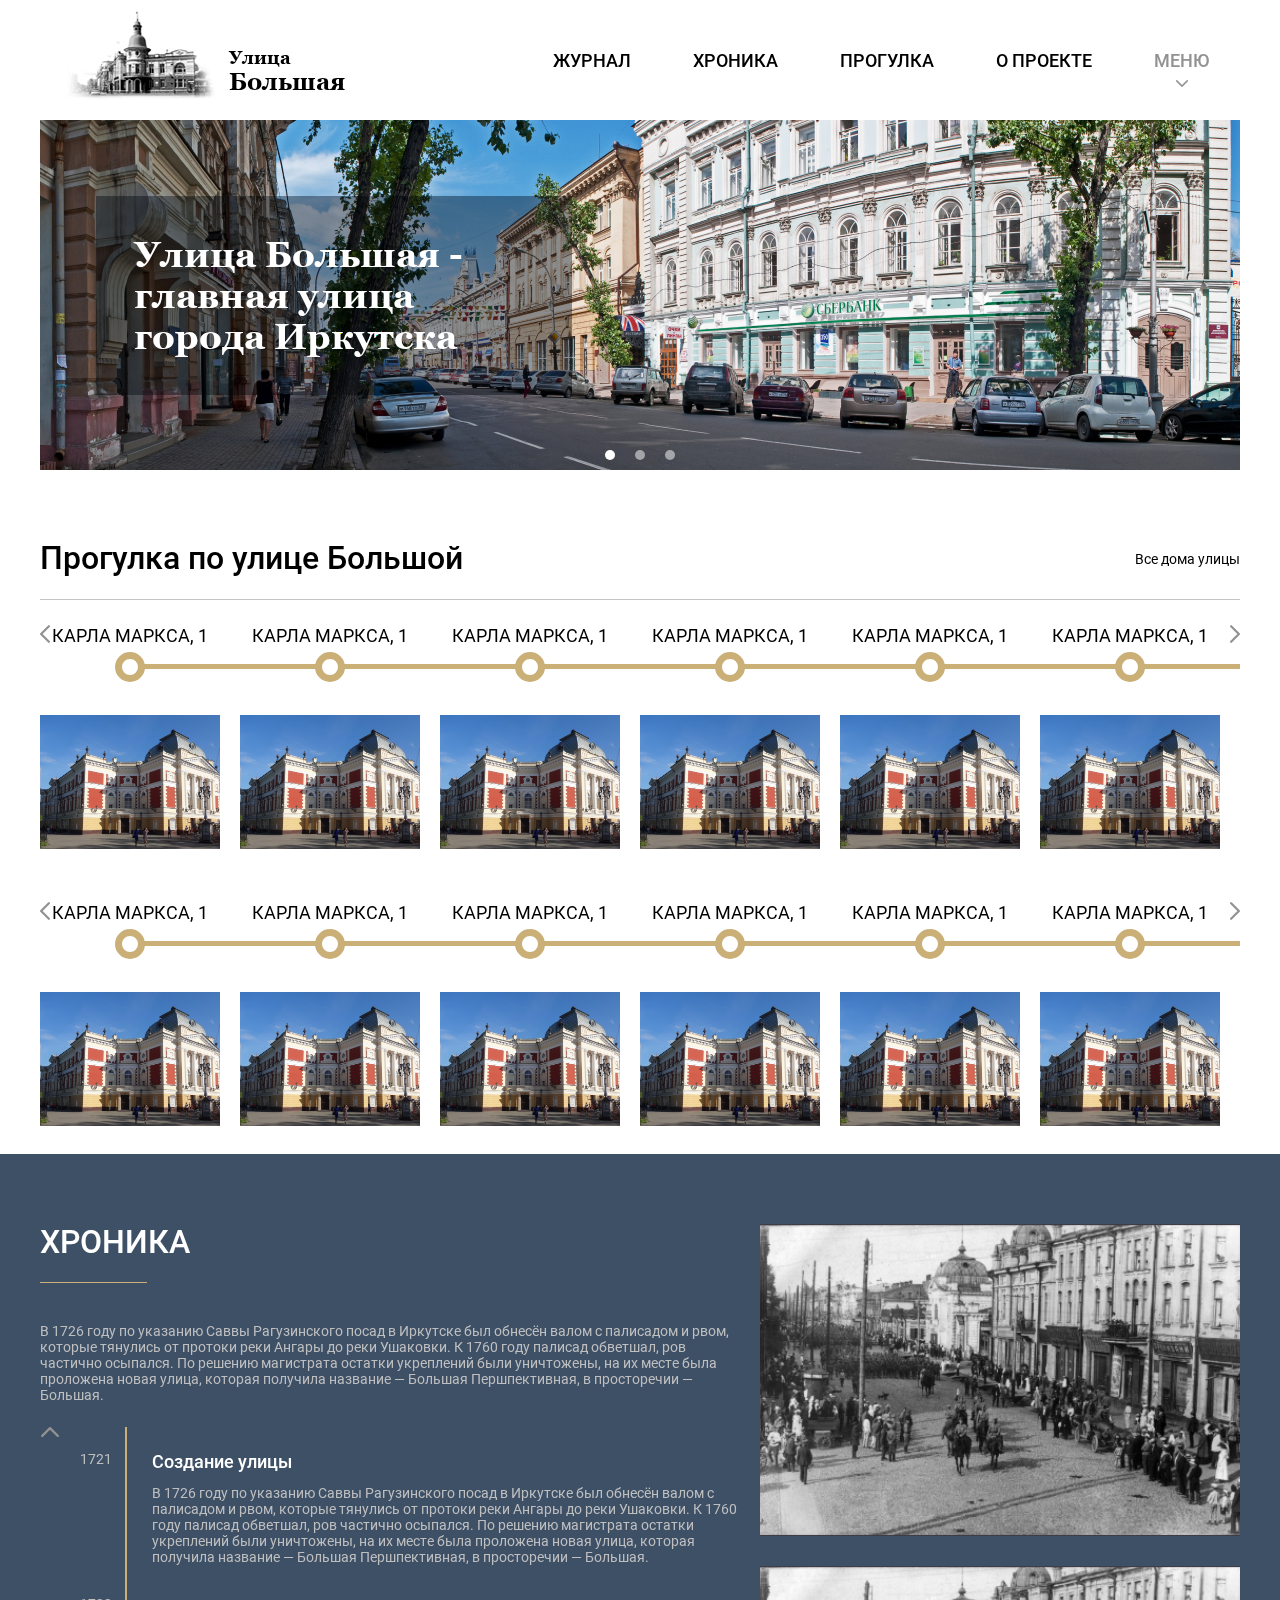
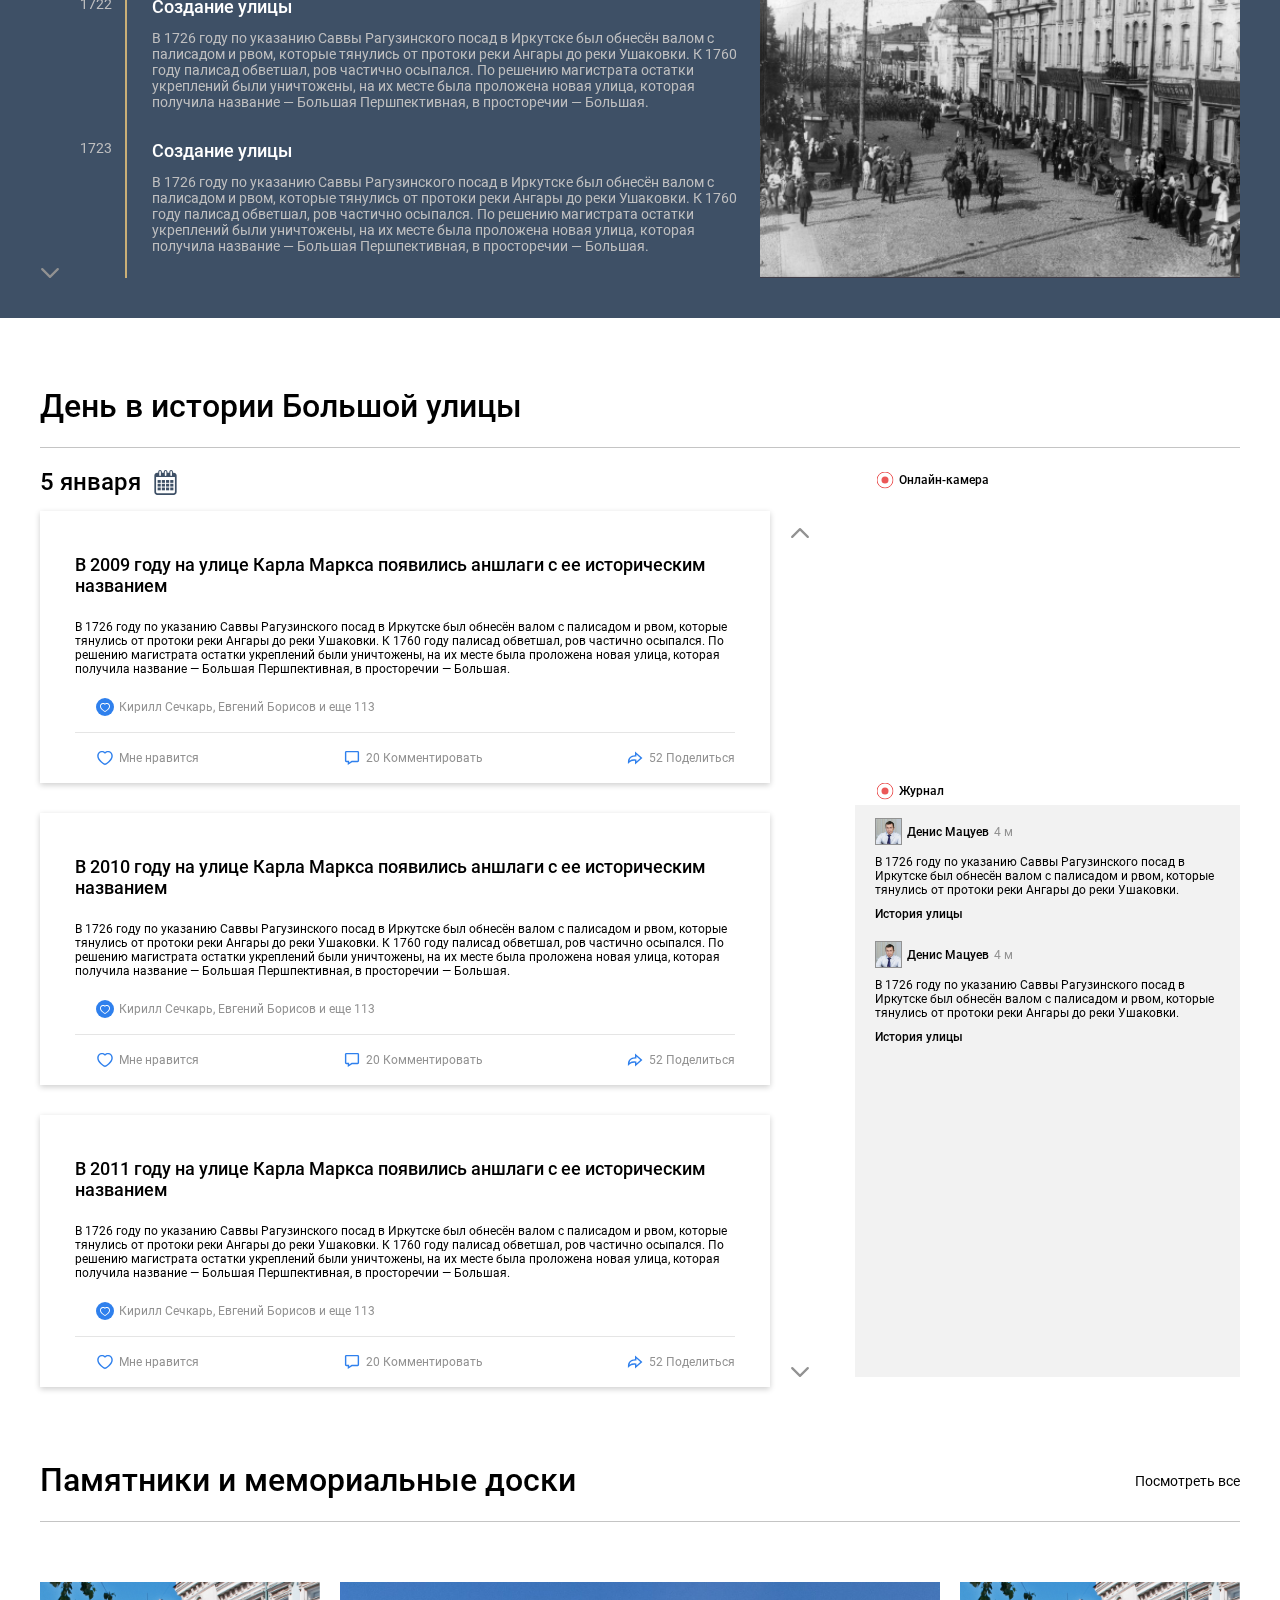
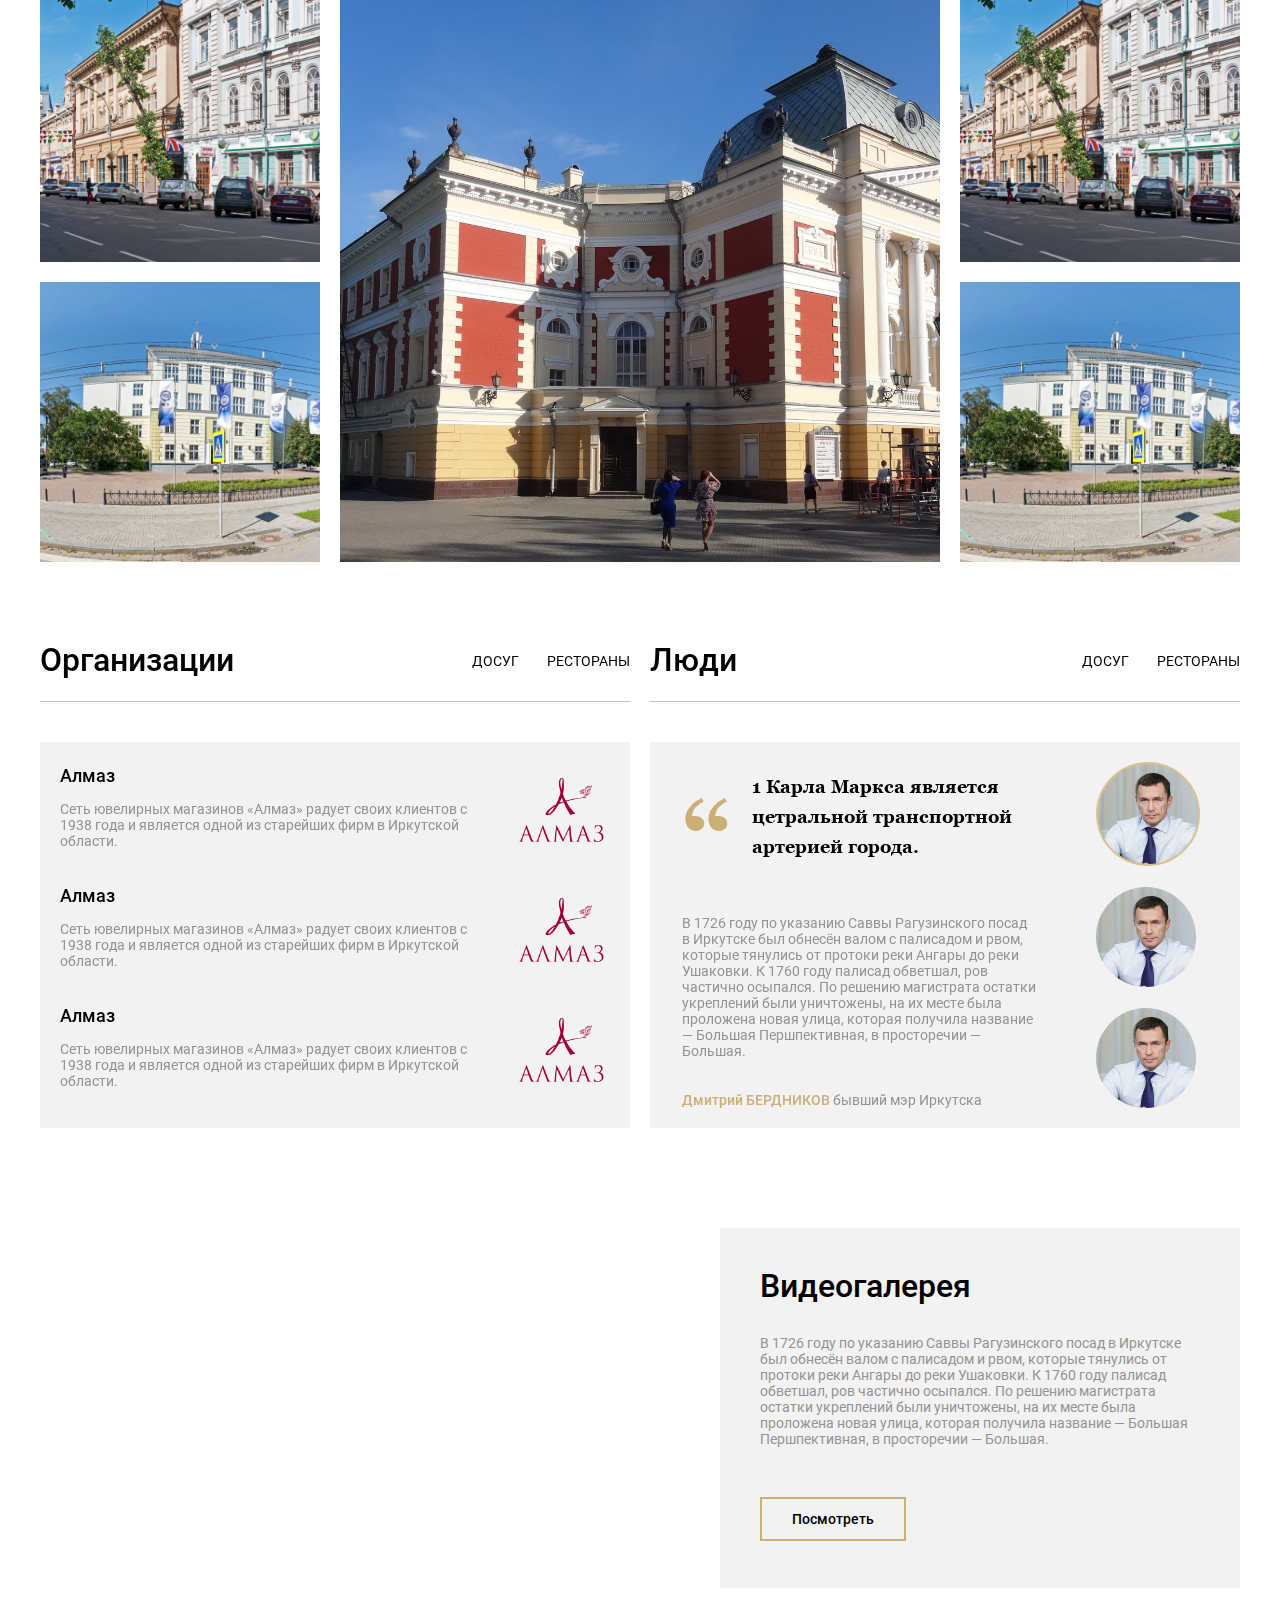
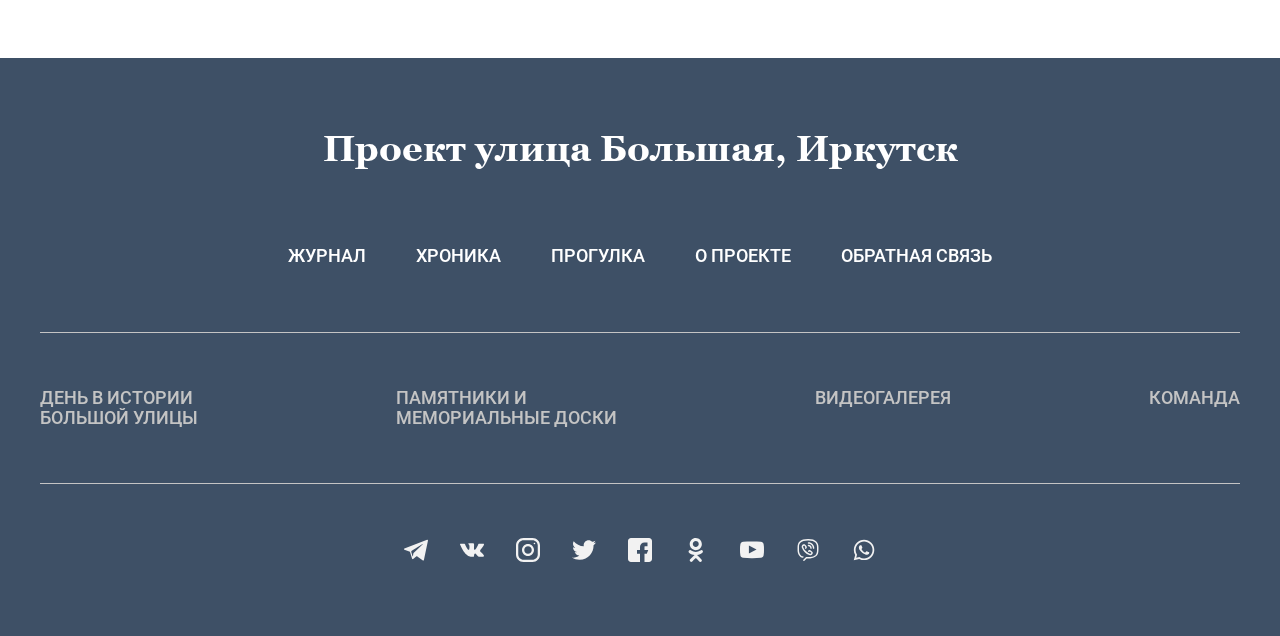
==== commit c19c73fe: ".day-history__data-box-fix" ====
--- a/index.html
+++ b/index.html
@@ -309,7 +309,7 @@
 				</div>
 				<div class="day-history-box">
 					<div class="day-history__left-block">
-						<div id="day-history__data-box--js">							
+						<div id="day-history__data-box--js" class="day-history__data-box-fix">							
 							<div class="day-history__data-box">
 								<div class="data-box__val">5 января</div>
 								<div class="data-box__icon"></div>
--- a/css/main.css
+++ b/css/main.css
@@ -1 +1 @@
-@font-face{font-family:'Roboto';src:url("../assets/fonts/Roboto/Roboto-Regular.ttf") format('truetype');font-weight:400;font-style:normal}@font-face{font-family:'Roboto';src:url("../assets/fonts/Roboto/Roboto-Medium.ttf") format('truetype');font-weight:500;font-style:normal}@font-face{font-family:'Georgia';src:url("../assets/fonts/Georgia/Georgia-Bold.eot");src:local('Georgia Bold'),local('Georgia-Bold'),url("../assets/fonts/Georgia/Georgia-Bold.eot?#iefix") format('embedded-opentype'),url("../assets/fonts/Georgia/Georgia-Bold.woff2") format('woff2'),url("../assets/fonts/Georgia/Georgia-Bold.woff") format('woff'),url("../assets/fonts/Georgia/Georgia-Bold.ttf") format('truetype');font-weight:700;font-style:normal}.scroll-box{display:-webkit-box;display:-moz-box;display:-webkit-flex;display:-ms-flexbox;display:box;display:flex;-webkit-box-orient:vertical;-moz-box-orient:vertical;-o-box-orient:vertical;-webkit-flex-direction:column;-ms-flex-direction:column;flex-direction:column;-webkit-box-pack:justify;-moz-box-pack:justify;-o-box-pack:justify;-ms-flex-pack:justify;-webkit-justify-content:space-between;justify-content:space-between;min-width:20px}.scroll-box.left{margin-right:20px}.scroll-box.right{margin-left:20px}.scroll-box.line{z-index:1;-webkit-box-orient:horizontal;-moz-box-orient:horizontal;-o-box-orient:horizontal;-webkit-flex-direction:row;-ms-flex-direction:row;flex-direction:row;position:absolute;width:100%;top:4px}.scroll-box.line .scroll-box__top{-webkit-transform:rotate(-90deg);-moz-transform:rotate(-90deg);-o-transform:rotate(-90deg);-ms-transform:rotate(-90deg);transform:rotate(-90deg);margin-left:-5px}.scroll-box.line .scroll-box__bottom{-webkit-transform:rotate(90deg);-moz-transform:rotate(90deg);-o-transform:rotate(90deg);-ms-transform:rotate(90deg);transform:rotate(90deg);margin-right:-5px}.scroll-box__top,.scroll-box__bottom{width:20px;height:10px;-webkit-background-size:contain;-moz-background-size:contain;background-size:contain;background-repeat:no-repeat;background-position:center;cursor:pointer}.scroll-box__top:hover,.scroll-box__bottom:hover{filter:brightness(.5)}.scroll-box__top{background-image:url("../assets/images/arrow-top.svg")}.scroll-box__bottom{-webkit-transform:rotate(180deg);-moz-transform:rotate(180deg);-o-transform:rotate(180deg);-ms-transform:rotate(180deg);transform:rotate(180deg);background-image:url("../assets/images/arrow-top.svg")}body{display:-webkit-box;display:-moz-box;display:-webkit-flex;display:-ms-flexbox;display:box;display:flex;margin:0;font-family:Roboto;font-style:normal;font-weight:400;font-size:14px;line-height:16px;color:#000;min-width:320px;min-height:480px;-webkit-box-orient:vertical;-moz-box-orient:vertical;-o-box-orient:vertical;-webkit-flex-direction:column;-ms-flex-direction:column;flex-direction:column}@media screen and (max-width:768px){body{font-size:12px;line-height:14px}}*{outline:none}*::-webkit-scrollbar{width:10px}*::-webkit-scrollbar:horizontal{height:6px}*::-webkit-scrollbar-track-piece{background:inherit}*::-webkit-scrollbar-thumb{border-radius:1.5px;background-color:#c1c1c1;cursor:pointer}a{text-decoration:none;color:inherit}.section{display:-webkit-box;display:-moz-box;display:-webkit-flex;display:-ms-flexbox;display:box;display:flex}.section-content{margin:70px auto 0 auto;max-width:1200px;display:-webkit-box;display:-moz-box;display:-webkit-flex;display:-ms-flexbox;display:box;display:flex;-webkit-box-flex:1;-moz-box-flex:1;-o-box-flex:1;box-flex:1;-webkit-flex:1;-ms-flex:1;flex:1;-webkit-box-orient:vertical;-moz-box-orient:vertical;-o-box-orient:vertical;-webkit-flex-direction:column;-ms-flex-direction:column;flex-direction:column;overflow:hidden}.section-content.first{margin-top:60px}@media screen and (max-width:768px){.section-content.first{margin-top:30px}}.section-content.big-bottom{margin-bottom:40px}.section-content.mini{margin:0 auto}.section-content.row{-webkit-box-orient:horizontal;-moz-box-orient:horizontal;-o-box-orient:horizontal;-webkit-flex-direction:row;-ms-flex-direction:row;flex-direction:row}@media screen and (min-width:768px) and (max-width:1200px){.section-content{padding:0 40px}}@media screen and (max-width:768px){.section-content{padding:0 20px}}.section__head{padding-bottom:22px;border-bottom:1px solid #c4c4c4;display:-webkit-box;display:-moz-box;display:-webkit-flex;display:-ms-flexbox;display:box;display:flex;-webkit-box-pack:justify;-moz-box-pack:justify;-o-box-pack:justify;-ms-flex-pack:justify;-webkit-justify-content:space-between;justify-content:space-between}.section__head-title{font-weight:500;font-size:32px;line-height:37px;margin:0}@media screen and (max-width:768px){.section__head-title{font-size:18px;line-height:21px}}.section__head-addition{display:-webkit-box;display:-moz-box;display:-webkit-flex;display:-ms-flexbox;display:box;display:flex}.head-addition-text{font-size:14px;line-height:16px;text-align:right;margin:auto 14px}@media screen and (max-width:768px){.head-addition-text{display:none}}.head-addition-text:first-child{margin:auto 14px auto 0}.head-addition-text:last-child{margin:auto 0 auto 14px}.section.header{height:120px}@media screen and (max-width:768px){.section.header{height:60px}}@media screen and (min-width:768px) and (max-width:1200px){.section.header{height:80px}}.section.header .section-content{margin-top:0;-webkit-box-orient:horizontal;-moz-box-orient:horizontal;-o-box-orient:horizontal;-webkit-flex-direction:row;-ms-flex-direction:row;flex-direction:row;overflow:visible}.logo-box{display:-webkit-box;display:-moz-box;display:-webkit-flex;display:-ms-flexbox;display:box;display:flex}.logo{width:148px;height:90px;margin:10px 13px 20px 28px;background:url("../assets/images/logo.png");-webkit-background-size:contain;-moz-background-size:contain;background-size:contain;background-repeat:no-repeat;background-position:center}@media screen and (max-width:1200px){.logo{width:100px;height:60px;margin:0}}.logo-text{display:-webkit-box;display:-moz-box;display:-webkit-flex;display:-ms-flexbox;display:box;display:flex;-webkit-box-orient:vertical;-moz-box-orient:vertical;-o-box-orient:vertical;-webkit-flex-direction:column;-ms-flex-direction:column;flex-direction:column;margin-top:48px}@media screen and (max-width:1200px){.logo-text{margin-top:25px}}.logo-text--1{font-family:Georgia;font-style:normal;font-weight:bold;font-size:18px;line-height:20px}@media screen and (max-width:1200px){.logo-text--1{font-size:12px;line-height:14px}}.logo-text--2{font-family:Georgia;font-style:normal;font-weight:bold;font-size:24px;line-height:27px}@media screen and (max-width:768px){.logo-text--2{font-size:16px;line-height:18px}}.nav-menu{display:-webkit-box;display:-moz-box;display:-webkit-flex;display:-ms-flexbox;display:box;display:flex;-webkit-box-flex:1;-moz-box-flex:1;-o-box-flex:1;box-flex:1;-webkit-flex:1;-ms-flex:1;flex:1;-webkit-box-pack:end;-moz-box-pack:end;-o-box-pack:end;-ms-flex-pack:end;-webkit-justify-content:flex-end;justify-content:flex-end;margin:auto}@media screen and (max-width:768px){.nav-menu{display:none}}.nav-menu.mobile .nav-menu__elem-box{margin-right:0}.nav-menu.mobile .nav-menu__elem-box.with-drop-down-menu:before{display:none}.nav-menu.mobile .drop-down-menu{width:100%;min-width:100vw;background:#3e5066;color:#fff}.nav-menu.mobile .drop-down-menu .drop-down-menu__elem{margin:10px 0;white-space:nowrap;display:-webkit-box;display:-moz-box;display:-webkit-flex;display:-ms-flexbox;display:box;display:flex}.nav-menu.mobile .drop-down-menu .drop-down-menu__elem:first-child{margin:0 0 10px 0}.nav-menu.mobile .drop-down-menu .drop-down-menu__elem:last-child{margin:10px 0 0 0}.nav-menu.mobile .drop-down-menu .drop-down-menu__elem-text{text-align:left;font-weight:400}@media screen and (max-width:768px){.nav-menu.mobile{display:-webkit-box;display:-moz-box;display:-webkit-flex;display:-ms-flexbox;display:box;display:flex}}@media screen and (min-width:768px){.nav-menu.mobile{display:none}}.nav-menu-icon--mobile{height:14px;width:18px;background:url("../assets/images/menu.svg");-webkit-background-size:contain;-moz-background-size:contain;background-size:contain;background-repeat:no-repeat;background-position:center}.nav-menu__elem-box{margin:auto 31px auto 31px;cursor:pointer;position:relative}@media screen and (min-width:768px) and (max-width:1200px){.nav-menu__elem-box{margin:auto 10px}}.nav-menu__elem-box:hover .n-m-elem-box__text{font-weight:600}.nav-menu__elem-box.with-drop-down-menu:before{content:'';width:14px;height:7px;position:absolute;bottom:-9px;left:50%;-webkit-transform:translate(-50%,100%) rotate(180deg);-moz-transform:translate(-50%,100%) rotate(180deg);-o-transform:translate(-50%,100%) rotate(180deg);-ms-transform:translate(-50%,100%) rotate(180deg);transform:translate(-50%,100%) rotate(180deg);background:url("../assets/images/arrow-top.svg");-webkit-background-size:contain;-moz-background-size:contain;background-size:contain;background-repeat:no-repeat;background-position:center}.nav-menu__elem-box.with-drop-down-menu .n-m-elem-box__text{color:#929292;font-weight:500}@media screen and (max-width:768px){.nav-menu__elem-box.with-drop-down-menu.open .nav-menu-icon--mobile{width:18px;height:22px;background-image:url("../assets/images/close.svg")}}.nav-menu__elem-box.with-drop-down-menu.open:after{content:'';position:fixed;height:100%;width:100%;top:0;left:0;z-index:10}.nav-menu__elem-box.with-drop-down-menu.open .drop-down-menu{display:block;z-index:11}.nav-menu__elem-box.with-drop-down-menu.open:before{-webkit-transform:translate(-50%,100%);-moz-transform:translate(-50%,100%);-o-transform:translate(-50%,100%);-ms-transform:translate(-50%,100%);transform:translate(-50%,100%)}.n-m-elem-box__text{font-weight:500;font-size:18px;line-height:21px;white-space:nowrap}.drop-down-menu{cursor:default;display:none;position:absolute;top:40px;right:-20px;background:rgba(255,255,255,0.9);min-width:316px;padding:18px 20px;-webkit-box-sizing:border-box;-moz-box-sizing:border-box;box-sizing:border-box}.drop-down-menu__elem{cursor:pointer;font-weight:500;font-size:14px;line-height:16px;margin:20px 0 20px 0;white-space:nowrap;display:-webkit-box;display:-moz-box;display:-webkit-flex;display:-ms-flexbox;display:box;display:flex}.drop-down-menu__elem:first-child{margin:0 0 20px 0}.drop-down-menu__elem:last-child{margin:20px 0 0 0}.drop-down-menu__elem:hover{font-weight:600}.drop-down-menu__elem-text{text-align:right;-webkit-box-flex:1;-moz-box-flex:1;-o-box-flex:1;box-flex:1;-webkit-flex:1;-ms-flex:1;flex:1}.section.footer{background:#3e5066}@media screen and (max-width:768px){.section.footer .section-content{margin-top:15px}}.section.footer .section__head-title{font-family:Georgia;font-style:normal;font-weight:bold;font-size:36px;line-height:41px;text-align:center;color:#fff;margin:auto}@media screen and (max-width:768px){.section.footer .section__head-title{font-size:18px;line-height:20px}}.section.footer .section__head{border:none}.section.footer .main-menu-links{display:-webkit-box;display:-moz-box;display:-webkit-flex;display:-ms-flexbox;display:box;display:flex;margin:54px auto 66px auto}@media screen and (max-width:768px){.section.footer .main-menu-links{-webkit-box-orient:vertical;-moz-box-orient:vertical;-o-box-orient:vertical;-webkit-flex-direction:column;-ms-flex-direction:column;flex-direction:column;margin:0;-webkit-box-flex:1;-moz-box-flex:1;-o-box-flex:1;box-flex:1;-webkit-flex:1;-ms-flex:1;flex:1}}.section.footer .main-menu-links .main-menu-links__elem{font-weight:500;font-size:18px;line-height:21px;color:#fff;margin:0 25px}@media screen and (max-width:768px){.section.footer .main-menu-links .main-menu-links__elem{font-size:12px;line-height:14px;margin:5px 0}}.section.footer .main-menu-links .main-menu-links__elem:hover{font-weight:600}.section.footer .extra-menu-links{display:-webkit-box;display:-moz-box;display:-webkit-flex;display:-ms-flexbox;display:box;display:flex;padding:55px 0;border-top:1px solid #c4c4c4;border-bottom:1px solid #c4c4c4;-webkit-box-pack:justify;-moz-box-pack:justify;-o-box-pack:justify;-ms-flex-pack:justify;-webkit-justify-content:space-between;justify-content:space-between}@media screen and (max-width:768px){.section.footer .extra-menu-links{-webkit-box-orient:vertical;-moz-box-orient:vertical;-o-box-orient:vertical;-webkit-flex-direction:column;-ms-flex-direction:column;flex-direction:column;border:none;padding:0;-webkit-box-flex:1;-moz-box-flex:1;-o-box-flex:1;box-flex:1;-webkit-flex:1;-ms-flex:1;flex:1}}.section.footer .extra-menu-links .extra-menu-links__elem{font-weight:500;font-size:18px;line-height:110%;color:#c4c4c4}@media screen and (max-width:768px){.section.footer .extra-menu-links .extra-menu-links__elem{font-size:12px;line-height:14px;margin:5px 0}}.section.footer .extra-menu-links .extra-menu-links__elem:hover{font-weight:600}.section.footer .social-links{margin:50px auto 70px auto;display:-webkit-box;display:-moz-box;display:-webkit-flex;display:-ms-flexbox;display:box;display:flex}@media screen and (max-width:768px){.section.footer .social-links{-webkit-box-lines:multiple;-moz-box-lines:multiple;-o-box-lines:multiple;-webkit-flex-wrap:wrap;-ms-flex-wrap:wrap;flex-wrap:wrap;-webkit-box-pack:center;-moz-box-pack:center;-o-box-pack:center;-ms-flex-pack:center;-webkit-justify-content:center;justify-content:center;max-width:80vw;margin-bottom:20px}}.social-links__elem{height:32px;width:32px;-webkit-background-size:contain;-moz-background-size:contain;background-size:contain;background-repeat:no-repeat;background-position:center;margin:0 12px;display:block}.social-links__elem:hover{filter:drop-shadow(2px 4px 4px #000)}.social-links__elem.telegram{background-image:url("../assets/images/socials/telegram.svg")}.social-links__elem.vk{background-image:url("../assets/images/socials/vk.svg")}.social-links__elem.instagram{background-image:url("../assets/images/socials/instagram.svg")}.social-links__elem.twitter{background-image:url("../assets/images/socials/twitter.svg")}.social-links__elem.facebook{background-image:url("../assets/images/socials/facebook.svg")}.social-links__elem.ok{background-image:url("../assets/images/socials/ok.svg")}.social-links__elem.youtube{background-image:url("../assets/images/socials/youtube.svg")}.social-links__elem.viber{background-image:url("../assets/images/socials/viber.svg")}.social-links__elem.whatsapp{background-image:url("../assets/images/socials/whatsapp.svg")}.footer__menu-box{display:-webkit-box;display:-moz-box;display:-webkit-flex;display:-ms-flexbox;display:box;display:flex;-webkit-box-orient:vertical;-moz-box-orient:vertical;-o-box-orient:vertical;-webkit-flex-direction:column;-ms-flex-direction:column;flex-direction:column}@media screen and (max-width:768px){.footer__menu-box{-webkit-box-orient:horizontal;-moz-box-orient:horizontal;-o-box-orient:horizontal;-webkit-flex-direction:row;-ms-flex-direction:row;flex-direction:row}}.section.outstanding{background:#3e5066;color:#bfbfc0}@media screen and (max-width:1200px){.section.outstanding .section-content{margin-top:13px;margin-bottom:20px}}.section.outstanding .section__head{border-bottom:none;position:relative;margin-bottom:40px}@media screen and (max-width:1200px){.section.outstanding .section__head{margin-bottom:17px;padding-bottom:7px}}.section.outstanding .section__head:before{content:'';position:absolute;width:107px;background:#caaf77;height:1px;bottom:0;left:0}.section.outstanding .section__head-title{color:#fff}.section.hero{height:350px;position:relative}@media screen and (max-width:768px){.section.hero{display:none}}.section.hero .section-content{margin-top:0;-webkit-background-size:cover;-moz-background-size:cover;background-size:cover;background-repeat:no-repeat;background-position:center;display:none}.section.hero .section-content.open{display:-webkit-box;display:-moz-box;display:-webkit-flex;display:-ms-flexbox;display:box;display:flex}.hero-info{margin:auto 60% auto 56px;position:relative;min-width:400px;padding:38px}.hero-info:before{content:'';position:absolute;width:100%;height:100%;top:0;left:0;background:#2a3747;mix-blend-mode:multiply;opacity:.5;-ms-filter:"progid:DXImageTransform.Microsoft.Alpha(Opacity=50)";filter:alpha(opacity=50)}.hero-info-text{font-family:Georgia;font-style:normal;font-weight:bold;font-size:36px;line-height:41px;color:#fff;mix-blend-mode:color-dodge}.hero-switch{position:absolute;bottom:10px;left:50%;-webkit-transform:translate(-50%,0%);-moz-transform:translate(-50%,0%);-o-transform:translate(-50%,0%);-ms-transform:translate(-50%,0%);transform:translate(-50%,0%)}.hero-switch-elem{width:10px;height:10px;border-radius:100%;padding:0;border:none;margin:0 10px;background:#fff;opacity:.5;-ms-filter:"progid:DXImageTransform.Microsoft.Alpha(Opacity=50)";filter:alpha(opacity=50);cursor:pointer}.hero-switch-elem:hover{opacity:1;-ms-filter:none;filter:none}.hero-switch-elem.selected{opacity:1;-ms-filter:none;filter:none}@media screen and (max-width:768px){.section.monuments-and-memorial-plaques{display:none}}.grid-images{margin-top:50px;display:-webkit-box;display:-moz-box;display:-webkit-flex;display:-ms-flexbox;display:box;display:flex;-webkit-box-flex:1;-moz-box-flex:1;-o-box-flex:1;box-flex:1;-webkit-flex:1;-ms-flex:1;flex:1;-webkit-transform:translate(-10px,0);-moz-transform:translate(-10px,0);-o-transform:translate(-10px,0);-ms-transform:translate(-10px,0);transform:translate(-10px,0);width:calc(100% + 20px)}.grid-images .grid-images__box{display:-webkit-box;display:-moz-box;display:-webkit-flex;display:-ms-flexbox;display:box;display:flex}.grid-images .grid-images__box.column{-webkit-box-orient:vertical;-moz-box-orient:vertical;-o-box-orient:vertical;-webkit-flex-direction:column;-ms-flex-direction:column;flex-direction:column}.grid-images .grid-images__box.big{-webkit-box-flex:1;-moz-box-flex:1;-o-box-flex:1;box-flex:1;-webkit-flex:1;-ms-flex:1;flex:1}.grid-images .grid-images__box.big .grid-images__img{width:100%;height:calc(100% - 20px)}.grid-images .grid-images__img{-webkit-background-size:cover;-moz-background-size:cover;background-size:cover;background-repeat:no-repeat;background-position:center;width:280px;height:280px;margin:10px;position:relative}@media screen and (min-width:768px) and (max-width:1200px){.grid-images .grid-images__img{width:180px;height:180px}}.grid-images .grid-images__img .grid-images__title{display:none}.grid-images .grid-images__img:hover .grid-images__title{display:-webkit-box;display:-moz-box;display:-webkit-flex;display:-ms-flexbox;display:box;display:flex;position:absolute;width:100%;bottom:0;left:0}.grid-images .grid-images__img:hover .grid-images__title .grid-images__title-text{display:-webkit-box;mix-blend-mode:color-dodge;z-index:1;margin:auto 24px 25px 24px;font-weight:500;font-size:18px;line-height:21px;color:#fff;-webkit-line-clamp:5;-webkit-box-orient:vertical;overflow:hidden;-o-text-overflow:ellipsis;text-overflow:ellipsis;min-height:45px;height:auto;max-height:155px;padding:25px 0 0 0;-webkit-box-sizing:border-box;-moz-box-sizing:border-box;box-sizing:border-box}.grid-images .grid-images__img:hover .grid-images__title:after{content:'';position:absolute;background:#3f3c47;mix-blend-mode:multiply;opacity:.5;-ms-filter:"progid:DXImageTransform.Microsoft.Alpha(Opacity=50)";filter:alpha(opacity=50);height:100%;width:100%;bottom:0;left:0}@media screen and (max-width:768px){.section.organizations-people{display:none}}@media screen and (min-width:768px) and (max-width:1200px){.section.organizations-people .section-content{-webkit-box-orient:vertical;-moz-box-orient:vertical;-o-box-orient:vertical;-webkit-flex-direction:column;-ms-flex-direction:column;flex-direction:column}.section.organizations-people .section-content .section-two-bloks__block{margin:70px 0 0 0}}.section-two-bloks{display:-webkit-box;display:-moz-box;display:-webkit-flex;display:-ms-flexbox;display:box;display:flex;-webkit-box-orient:horizontal;-moz-box-orient:horizontal;-o-box-orient:horizontal;-webkit-flex-direction:row;-ms-flex-direction:row;flex-direction:row}.section-two-bloks__block{-webkit-box-flex:1;-moz-box-flex:1;-o-box-flex:1;box-flex:1;-webkit-flex:1;-ms-flex:1;flex:1;margin:0 10px;display:-webkit-box;display:-moz-box;display:-webkit-flex;display:-ms-flexbox;display:box;display:flex;-webkit-box-orient:vertical;-moz-box-orient:vertical;-o-box-orient:vertical;-webkit-flex-direction:column;-ms-flex-direction:column;flex-direction:column}.section-two-bloks__block:first-child{margin:0 10px 0 0}.section-two-bloks__block:last-child{margin:0 0 0 10px}.organizations-box{-webkit-box-flex:1;-moz-box-flex:1;-o-box-flex:1;box-flex:1;-webkit-flex:1;-ms-flex:1;flex:1;margin-top:40px;background:#f2f2f2;padding:23px 24px 33px 20px;display:-webkit-box;display:-moz-box;display:-webkit-flex;display:-ms-flexbox;display:box;display:flex;-webkit-box-orient:vertical;-moz-box-orient:vertical;-o-box-orient:vertical;-webkit-flex-direction:column;-ms-flex-direction:column;flex-direction:column;-webkit-box-pack:justify;-moz-box-pack:justify;-o-box-pack:justify;-ms-flex-pack:justify;-webkit-justify-content:space-between;justify-content:space-between}.organizations-box__organization{margin-top:40px;display:-webkit-box;display:-moz-box;display:-webkit-flex;display:-ms-flexbox;display:box;display:flex;margin:30px 0 0 0}.organizations-box__organization:first-child{margin:0}.organization-info__title{font-weight:500;font-size:18px;line-height:21px}.organization-info__text{font-size:14px;line-height:16px;color:#929292;margin-top:15px}.organization__logo{width:90px;height:90px;min-width:90px;min-height:90px;mix-blend-mode:darken;margin:auto 0 auto 27px;-webkit-background-size:contain;-moz-background-size:contain;background-size:contain;background-repeat:no-repeat;background-position:center}.people-box{-webkit-box-flex:1;-moz-box-flex:1;-o-box-flex:1;box-flex:1;-webkit-flex:1;-ms-flex:1;flex:1;background:#f2f2f2;display:-webkit-box;display:-moz-box;display:-webkit-flex;display:-ms-flexbox;display:box;display:flex;margin-top:40px;padding:20px 40px 20px 32px}.people-box__texts{-webkit-box-orient:vertical;-moz-box-orient:vertical;-o-box-orient:vertical;-webkit-flex-direction:column;-ms-flex-direction:column;flex-direction:column;margin-right:40px;font-size:14px;line-height:16px;color:#929292;display:none}.people-box__texts.open{display:-webkit-box;display:-moz-box;display:-webkit-flex;display:-ms-flexbox;display:box;display:flex}.people-box__texts .golden-bold{font-weight:500;color:#caaf77}.header-text-quote{font-family:Georgia;font-style:normal;font-weight:bold;font-size:18px;line-height:30px;color:#000;padding-left:70px;position:relative;margin-top:10px}.header-text-quote:before{content:'\201C';position:absolute;left:0;top:50%;-webkit-transform:translate(0,50%);-moz-transform:translate(0,50%);-o-transform:translate(0,50%);-ms-transform:translate(0,50%);transform:translate(0,50%);color:#caaf77;font-family:Georgia;font-style:normal;font-weight:bold;font-size:96px;line-height:20px}.people-box__text-main{padding:40px 0 20px 0;margin:auto 0}.people-box__photos,.chronicle-photos{display:-webkit-box;display:-moz-box;display:-webkit-flex;display:-ms-flexbox;display:box;display:flex;-webkit-box-orient:vertical;-moz-box-orient:vertical;-o-box-orient:vertical;-webkit-flex-direction:column;-ms-flex-direction:column;flex-direction:column;-webkit-box-pack:justify;-moz-box-pack:justify;-o-box-pack:justify;-ms-flex-pack:justify;-webkit-justify-content:space-between;justify-content:space-between;margin-left:20px}@media screen and (max-width:768px){.people-box__photos,.chronicle-photos{display:none}}@media screen and (min-width:768px) and (max-width:1200px){.chronicle-photos{display:none}}.people-box__photo{width:100px;height:100px;-webkit-background-size:cover;-moz-background-size:cover;background-size:cover;background-repeat:no-repeat;background-position:center;border-radius:50%;margin:5px 0;cursor:pointer}.people-box__photo:first-child{margin:0 0 5px 0}.people-box__photo:last-child{margin:5px 0 0 0}.people-box__photo.selected{border:2px solid #dac290}.chronicle-texts{display:-webkit-box;display:-moz-box;display:-webkit-flex;display:-ms-flexbox;display:box;display:flex;-webkit-box-orient:vertical;-moz-box-orient:vertical;-o-box-orient:vertical;-webkit-flex-direction:column;-ms-flex-direction:column;flex-direction:column}.chronicle-box{display:-webkit-box;display:-moz-box;display:-webkit-flex;display:-ms-flexbox;display:box;display:flex;-webkit-box-orient:horizontal;-moz-box-orient:horizontal;-o-box-orient:horizontal;-webkit-flex-direction:row;-ms-flex-direction:row;flex-direction:row}.chronicle-photos__photo{width:480px;height:312px;-webkit-background-size:cover;-moz-background-size:cover;background-size:cover;background-repeat:no-repeat;background-position:center;margin:15px 0}.chronicle-photos__photo:first-child{margin:0 0 15px 0}.chronicle-photos__photo:last-child{margin:15px 0 0 0}.chronicle-line-box{display:-webkit-box;display:-moz-box;display:-webkit-flex;display:-ms-flexbox;display:box;display:flex;-webkit-box-flex:1;-moz-box-flex:1;-o-box-flex:1;box-flex:1;-webkit-flex:1;-ms-flex:1;flex:1;margin-top:24px}.chronicle-line-box .scroll-box__top:hover,.chronicle-line-box .scroll-box__bottom:hover{filter:brightness(2)}.chronicle-lines{display:-webkit-box;display:-moz-box;display:-webkit-flex;display:-ms-flexbox;display:box;display:flex;-webkit-box-orient:vertical;-moz-box-orient:vertical;-o-box-orient:vertical;-webkit-flex-direction:column;-ms-flex-direction:column;flex-direction:column;padding-bottom:24px;position:relative;-webkit-box-pack:justify;-moz-box-pack:justify;-o-box-pack:justify;-ms-flex-pack:justify;-webkit-justify-content:space-between;justify-content:space-between}.chronicle-lines:before{content:'';width:2px;height:100%;position:absolute;background:#caaf77;left:45px;top:0}.chronicle-line{display:-webkit-box;display:-moz-box;display:-webkit-flex;display:-ms-flexbox;display:box;display:flex;margin-top:24px}.chronicle-line__year{margin-right:40px}.chronicle-line__info{display:-webkit-box;display:-moz-box;display:-webkit-flex;display:-ms-flexbox;display:box;display:flex;-webkit-box-orient:vertical;-moz-box-orient:vertical;-o-box-orient:vertical;-webkit-flex-direction:column;-ms-flex-direction:column;flex-direction:column}.chronicle-line__info-title{font-weight:500;font-size:18px;line-height:21px;color:#fff;margin-bottom:13px}@media screen and (max-width:768px){.section.walk-street-bolshaya .section-content{margin-top:25px}}.section.day-history .section-content{overflow:visible}.day-history-box{display:-webkit-box;display:-moz-box;display:-webkit-flex;display:-ms-flexbox;display:box;display:flex}@media screen and (max-width:1200px){.day-history-box{-webkit-box-orient:vertical;-moz-box-orient:vertical;-o-box-orient:vertical;-webkit-flex-direction:column;-ms-flex-direction:column;flex-direction:column}}.day-history__left-block{display:-webkit-box;display:-moz-box;display:-webkit-flex;display:-ms-flexbox;display:box;display:flex;-webkit-box-flex:2;-moz-box-flex:2;-o-box-flex:2;box-flex:2;-webkit-flex:2;-ms-flex:2;flex:2;position:relative}.day-history__left-block .scroll-box{margin-top:80px;margin-bottom:15px}@media screen and (max-width:768px){.day-history__left-block .scroll-box{position:absolute;height:calc(100% - 45px);top:-25px;left:50%;-webkit-transform:translate(-50%,0);-moz-transform:translate(-50%,0);-o-transform:translate(-50%,0);-ms-transform:translate(-50%,0);transform:translate(-50%,0);margin-left:0}}.day-history__right-block{-webkit-box-flex:1;-moz-box-flex:1;-o-box-flex:1;box-flex:1;-webkit-flex:1;-ms-flex:1;flex:1;margin-left:45px;display:-webkit-box;display:-moz-box;display:-webkit-flex;display:-ms-flexbox;display:box;display:flex;-webkit-box-orient:vertical;-moz-box-orient:vertical;-o-box-orient:vertical;-webkit-flex-direction:column;-ms-flex-direction:column;flex-direction:column;margin-bottom:15px}@media screen and (max-width:1200px){.day-history__right-block{margin-left:0}}@media screen and (max-width:768px){.online-camera{display:none}}.day-history__data-box{display:-webkit-box;display:-moz-box;display:-webkit-flex;display:-ms-flexbox;display:box;display:flex}.day-history__data-box .data-box__val{margin-top:20px;font-weight:500;font-size:24px;line-height:28px}@media screen and (max-width:768px){.day-history__data-box .data-box__val{font-size:18px;line-height:21px}}.day-history__data-box .data-box__icon{width:25px;height:25px;background:url("../assets/images/calendar.svg");-webkit-background-size:cover;-moz-background-size:cover;background-size:cover;background-repeat:no-repeat;background-position:center;margin:auto 0 1px 12px;cursor:pointer}.day-history__info-box{-webkit-box-shadow:0 2px 6px rgba(0,0,0,0.2);box-shadow:0 2px 6px rgba(0,0,0,0.2);padding:43px 35px 0 35px;display:-webkit-box;display:-moz-box;display:-webkit-flex;display:-ms-flexbox;display:box;display:flex;-webkit-box-orient:vertical;-moz-box-orient:vertical;-o-box-orient:vertical;-webkit-flex-direction:column;-ms-flex-direction:column;flex-direction:column;margin:30px 0}.day-history__info-box:first-child{margin:15px 0 30px 0}.day-history__info-box:last-child{margin:30px 0 15px 0}.day-history__info-box .info-box__title{font-weight:500;font-size:18px;line-height:21px;cursor:pointer}.day-history__info-box .info-box__text{font-size:12px;line-height:14px;margin:24px 0}.day-history__info-box .info-box__last-likes{font-size:12px;line-height:14px;color:#929292;margin-bottom:18px;position:relative;padding-left:44px}.day-history__info-box .info-box__last-likes:before{content:'';position:absolute;height:18px;width:18px;left:30px;top:50%;-webkit-transform:translate(-50%,-50%);-moz-transform:translate(-50%,-50%);-o-transform:translate(-50%,-50%);-ms-transform:translate(-50%,-50%);transform:translate(-50%,-50%);background:url("../assets/images/like.svg");-webkit-background-size:contain;-moz-background-size:contain;background-size:contain;background-repeat:no-repeat;background-position:center}.day-history__info-box .info-box__communicatios{margin:0 0 18px 0;padding-top:18px;border-top:1px solid #e5e5e5;display:-webkit-box;display:-moz-box;display:-webkit-flex;display:-ms-flexbox;display:box;display:flex;-webkit-box-pack:justify;-moz-box-pack:justify;-o-box-pack:justify;-ms-flex-pack:justify;-webkit-justify-content:space-between;justify-content:space-between}.day-history__info-box .info-box__communicatios .info-box-communications__elem{font-size:12px;line-height:14px;color:#929292;cursor:pointer;padding-left:44px;position:relative}@media screen and (max-width:768px){.day-history__info-box .info-box__communicatios .info-box-communications__elem{max-width:10px;overflow:hidden;color:transparent}}.day-history__info-box .info-box__communicatios .info-box-communications__elem:before{content:'';position:absolute;height:17px;width:17px;left:30px;top:50%;-webkit-transform:translate(-50%,-50%);-moz-transform:translate(-50%,-50%);-o-transform:translate(-50%,-50%);-ms-transform:translate(-50%,-50%);transform:translate(-50%,-50%);-webkit-background-size:contain;-moz-background-size:contain;background-size:contain;background-repeat:no-repeat;background-position:center}.day-history__info-box .info-box__communicatios .info-box-communications__elem:hover{color:#2f80ed}@media screen and (max-width:768px){.day-history__info-box .info-box__communicatios .info-box-communications__elem:hover{color:transparent}}.day-history__info-box .info-box__communicatios .info-box-communications__elem:hover:before{filter:drop-shadow(0 0 1px #2f80ed)}.day-history__info-box .info-box__communicatios .info-box-communications__elem.like:before{background-image:url("../assets/images/heart.svg")}.day-history__info-box .info-box__communicatios .info-box-communications__elem.comment:before{background-image:url("../assets/images/comment.svg")}.day-history__info-box .info-box__communicatios .info-box-communications__elem.share:before{background-image:url("../assets/images/arrow-forvard.svg")}.day-history__section-label{font-weight:500;font-size:12px;line-height:14px;padding-left:44px;position:relative;margin:25px 0 7px 0}.day-history__section-label:before{content:'';position:absolute;height:17px;width:17px;left:30px;top:50%;-webkit-transform:translate(-50%,-50%);-moz-transform:translate(-50%,-50%);-o-transform:translate(-50%,-50%);-ms-transform:translate(-50%,-50%);transform:translate(-50%,-50%);-webkit-background-size:contain;-moz-background-size:contain;background-size:contain;background-repeat:no-repeat;background-position:center;background-image:url("../assets/images/day-history__section-label.svg")}.online-camera-box{height:265px;-webkit-background-size:cover;-moz-background-size:cover;background-size:cover;background-repeat:no-repeat;background-position:center}.magazine-elem{margin:0 0 20px 0}.magazine-elem:last-child{margin:0}.day-history__magazine{-webkit-box-flex:1;-moz-box-flex:1;-o-box-flex:1;box-flex:1;-webkit-flex:1;-ms-flex:1;flex:1;background:#f2f2f2;padding:13px 20px;font-size:12px;line-height:14px}.magazine-elem__people-info{display:-webkit-box;display:-moz-box;display:-webkit-flex;display:-ms-flexbox;display:box;display:flex}.magazine-elem-people-info__photo{height:25px;width:25px;border:.5px solid #929292;-webkit-background-size:cover;-moz-background-size:cover;background-size:cover;background-repeat:no-repeat;background-position:center}.magazine-elem-people-info__name{font-weight:500;margin:auto 0 auto 5px}.magazine-elem-people-info__data{color:#929292;margin:auto 0 auto 5px}.magazine-elem__text{margin:10px 0}.magazine-elem__tag{font-weight:500}@media screen and (max-width:768px){.section.video-gallery{display:none}}.section.video-gallery .section-content{margin-top:60px;margin-bottom:70px;-webkit-box-orient:horizontal;-moz-box-orient:horizontal;-o-box-orient:horizontal;-webkit-flex-direction:row;-ms-flex-direction:row;flex-direction:row}.video-gallery__video{-webkit-box-flex:3;-moz-box-flex:3;-o-box-flex:3;box-flex:3;-webkit-flex:3;-ms-flex:3;flex:3;min-height:360px;-webkit-background-size:cover;-moz-background-size:cover;background-size:cover;background-repeat:no-repeat;background-position:center}.video-gallery__info-box{padding:40px;-webkit-box-flex:2;-moz-box-flex:2;-o-box-flex:2;box-flex:2;-webkit-flex:2;-ms-flex:2;flex:2;margin-left:20px;background:#f2f2f2}.video-gallery__info-box-title{font-weight:500;font-size:32px;line-height:37px;margin-bottom:30px}.video-gallery__info-box-text{font-size:14px;line-height:16px;color:#929292;margin-bottom:50px}.button{font-family:Roboto;font-style:normal;font-weight:500;font-size:14px;line-height:16px;padding:12px 30px;cursor:pointer;border:2px solid #caaf77;-webkit-box-sizing:border-box;-moz-box-sizing:border-box;box-sizing:border-box;background:transparent}.button:hover{background:#caaf77;color:#fff}.page-level-2-box p{font-size:18px;line-height:29px;margin:30px 0}@media screen and (max-width:768px){.page-level-2-box p{font-size:14px;line-height:20px}}.tell-friends{display:-webkit-box;display:-moz-box;display:-webkit-flex;display:-ms-flexbox;display:box;display:flex;margin:0 0 40px auto}.tell-friends__text{margin:auto 8px auto 0;font-size:14px;line-height:16px;color:#727272}.tell-friends__icons{display:-webkit-box;display:-moz-box;display:-webkit-flex;display:-ms-flexbox;display:box;display:flex}.tell-friends__icons .social-links__elem{margin:auto 5px;width:20px;height:20px}.tell-friends__icons .social-links__elem.vk{background-image:url("../assets/images/socials/vk-2.svg")}.tell-friends__icons .social-links__elem.instagram{background-image:url("../assets/images/socials/instagram-2.svg")}.tell-friends__icons .social-links__elem.facebook{background-image:url("../assets/images/socials/facebook-2.svg")}.tell-friends__icons .social-links__elem:hover{filter:drop-shadow(0 0 1px #3e5066)}.go-top-icon{margin:auto 0 auto 40px;width:25px;height:25px;background-image:url("../assets/images/go-top.svg");-webkit-background-size:contain;-moz-background-size:contain;background-size:contain;background-repeat:no-repeat;background-position:center;cursor:pointer}.go-top-icon:hover{filter:drop-shadow(0 0 1px #3e5066)}.walk-street{position:relative;margin:25px 0}.walk-street-imges-box{display:-webkit-box;display:-moz-box;display:-webkit-flex;display:-ms-flexbox;display:box;display:flex;-webkit-transform:translate(-10px,0);-moz-transform:translate(-10px,0);-o-transform:translate(-10px,0);-ms-transform:translate(-10px,0);transform:translate(-10px,0);width:calc(100% + 20px);-webkit-box-lines:multiple;-moz-box-lines:multiple;-o-box-lines:multiple;-webkit-flex-wrap:wrap;-ms-flex-wrap:wrap;flex-wrap:wrap;margin-top:30px;margin-bottom:30px}.walk-street-img-box{-webkit-box-sizing:border-box;-moz-box-sizing:border-box;box-sizing:border-box;width:20%;padding:15px 10px;display:-webkit-box;display:-moz-box;display:-webkit-flex;display:-ms-flexbox;display:box;display:flex;-webkit-box-orient:vertical;-moz-box-orient:vertical;-o-box-orient:vertical;-webkit-flex-direction:column;-ms-flex-direction:column;flex-direction:column}@media screen and (max-width:768px){.walk-street-img-box{width:50%}}@media screen and (min-width:768px) and (max-width:1200px){.walk-street-img-box{width:33%}}.walk-street-img-box__title{font-size:18px;line-height:21px;margin:10px auto 0 auto}@media screen and (max-width:768px){.walk-street-img-box__title{font-size:14px;line-height:16px}}.walk-street-img-box__img{width:100%;height:140px;-webkit-background-size:cover;-moz-background-size:cover;background-size:cover;background-repeat:no-repeat;background-position:center}@media screen and (max-width:768px){.walk-street-img-box__img{height:110px}}.monument-box{display:-webkit-box;display:-moz-box;display:-webkit-flex;display:-ms-flexbox;display:box;display:flex;margin:20px 0}.monument-box:first-child{margin:0 0 20px 0}.monument-box:last-child{margin:20px 0 0 0}.monument-box__img{min-width:156px;min-height:100px;width:156px;height:inherit;margin-right:20px;-webkit-background-size:cover;-moz-background-size:cover;background-size:cover;background-repeat:no-repeat;background-position:center}@media screen and (max-width:768px){.monument-box__img{display:none}}.monument-box__img.mobile{display:none}@media screen and (max-width:768px){.monument-box__img.mobile{margin-right:15px;min-width:110px;width:110px;min-height:70px;display:block;clear:right;float:left;margin-top:0;margin-bottom:8px}}.monument-box__info-title{font-family:Georgia;font-style:normal;font-weight:bold;font-size:18px;line-height:21px;margin-bottom:15px;margin-top:2px}@media screen and (max-width:768px){.monument-box__info-title{margin-bottom:10px;font-size:14px;line-height:20px}}.monument-box__info-text{font-size:18px;line-height:20px;color:#929292}@media screen and (max-width:768px){.monument-box__info-text{font-size:12px;line-height:14px;text-align:justify}}.magazine-box{display:-webkit-box;display:-moz-box;display:-webkit-flex;display:-ms-flexbox;display:box;display:flex;margin-top:30px;margin-bottom:40px}.magazine__menu{min-width:280px;margin-right:50px}@media screen and (max-width:768px){.magazine__menu{display:none}}@media screen and (min-width:768px) and (max-width:1200px){.magazine__menu{min-width:180px;margin-right:10px}}.magazine-menu__elem{font-size:18px;line-height:30px;margin:3px 0;cursor:pointer}.magazine-menu__elem:hover{font-weight:500}@media screen and (min-width:768px) and (max-width:1200px){.magazine-menu__elem{font-size:16px}}.section-content >.monuments-box{margin-top:30px}.walk-street__buildings{display:-webkit-box;display:-moz-box;display:-webkit-flex;display:-ms-flexbox;display:box;display:flex;-webkit-box-pack:justify;-moz-box-pack:justify;-o-box-pack:justify;-ms-flex-pack:justify;-webkit-justify-content:space-between;justify-content:space-between;position:relative;overflow:auto}.walk-street__buildings::-webkit-scrollbar{width:0}.walk-street__buildings::-webkit-scrollbar:horizontal{height:0}.walk-street__buildings::-webkit-scrollbar-track-piece{background:inherit}.walk-street__buildings::-webkit-scrollbar-thumb{border-radius:1.5px;background-color:#c1c1c1;cursor:pointer}.walk-street__building{margin:0 10px;cursor:pointer;position:relative}.walk-street__building:before{content:'';width:calc(50% + 10px);height:5px;background:#caaf77;position:absolute;top:39px;z-index:-1;left:-10px}.walk-street__building:after{content:'';width:calc(50% + 10px);height:5px;background:#caaf77;position:absolute;top:39px;z-index:-1;right:-10px}.walk-street__building:first-child{margin:0 10px 0 0}.walk-street__building:first-child:before{content:'';width:50%;height:12px;background:#fff;position:absolute;top:35px;z-index:-1;left:0}.walk-street__building:last-child{margin:0 0 0 10px}.walk-street__building:last-child:after{content:'';width:50%;height:12px;background:#fff;position:absolute;top:35px;z-index:-1;right:0}.walk-street__building:hover .walk-street-building__title{color:#929292}.walk-street__building:hover .walk-street-building__circle{background:#caaf77}.walk-street__building:hover .walk-street-building__img{border:3px solid #dac290}.walk-street-building__title{font-size:18px;line-height:21px;text-align:center}.walk-street-building__circle{width:30px;height:30px;border-radius:50%;margin:6px auto 30px auto;background:#fff;border:7px solid #caaf77;-webkit-box-sizing:border-box;-moz-box-sizing:border-box;box-sizing:border-box;background:#fff}.walk-street-building__img{width:180px;height:140px;-webkit-background-size:cover;-moz-background-size:cover;background-size:cover;background-repeat:no-repeat;background-position:center;border:3px solid transparent;-webkit-box-sizing:border-box;-moz-box-sizing:border-box;box-sizing:border-box}.margin-top-40{margin-top:40px}+@font-face{font-family:'Roboto';src:url("../assets/fonts/Roboto/Roboto-Regular.ttf") format('truetype');font-weight:400;font-style:normal}@font-face{font-family:'Roboto';src:url("../assets/fonts/Roboto/Roboto-Medium.ttf") format('truetype');font-weight:500;font-style:normal}@font-face{font-family:'Georgia';src:url("../assets/fonts/Georgia/Georgia-Bold.eot");src:local('Georgia Bold'),local('Georgia-Bold'),url("../assets/fonts/Georgia/Georgia-Bold.eot?#iefix") format('embedded-opentype'),url("../assets/fonts/Georgia/Georgia-Bold.woff2") format('woff2'),url("../assets/fonts/Georgia/Georgia-Bold.woff") format('woff'),url("../assets/fonts/Georgia/Georgia-Bold.ttf") format('truetype');font-weight:700;font-style:normal}.scroll-box{display:-webkit-box;display:-moz-box;display:-webkit-flex;display:-ms-flexbox;display:box;display:flex;-webkit-box-orient:vertical;-moz-box-orient:vertical;-o-box-orient:vertical;-webkit-flex-direction:column;-ms-flex-direction:column;flex-direction:column;-webkit-box-pack:justify;-moz-box-pack:justify;-o-box-pack:justify;-ms-flex-pack:justify;-webkit-justify-content:space-between;justify-content:space-between;min-width:20px}.scroll-box.left{margin-right:20px}.scroll-box.right{margin-left:20px}.scroll-box.line{z-index:1;-webkit-box-orient:horizontal;-moz-box-orient:horizontal;-o-box-orient:horizontal;-webkit-flex-direction:row;-ms-flex-direction:row;flex-direction:row;position:absolute;width:100%;top:4px}.scroll-box.line .scroll-box__top{-webkit-transform:rotate(-90deg);-moz-transform:rotate(-90deg);-o-transform:rotate(-90deg);-ms-transform:rotate(-90deg);transform:rotate(-90deg);margin-left:-5px}.scroll-box.line .scroll-box__bottom{-webkit-transform:rotate(90deg);-moz-transform:rotate(90deg);-o-transform:rotate(90deg);-ms-transform:rotate(90deg);transform:rotate(90deg);margin-right:-5px}.scroll-box__top,.scroll-box__bottom{width:20px;height:10px;-webkit-background-size:contain;-moz-background-size:contain;background-size:contain;background-repeat:no-repeat;background-position:center;cursor:pointer}.scroll-box__top:hover,.scroll-box__bottom:hover{filter:brightness(.5)}.scroll-box__top{background-image:url("../assets/images/arrow-top.svg")}.scroll-box__bottom{-webkit-transform:rotate(180deg);-moz-transform:rotate(180deg);-o-transform:rotate(180deg);-ms-transform:rotate(180deg);transform:rotate(180deg);background-image:url("../assets/images/arrow-top.svg")}body{display:-webkit-box;display:-moz-box;display:-webkit-flex;display:-ms-flexbox;display:box;display:flex;margin:0;font-family:Roboto;font-style:normal;font-weight:400;font-size:14px;line-height:16px;color:#000;min-width:320px;min-height:480px;-webkit-box-orient:vertical;-moz-box-orient:vertical;-o-box-orient:vertical;-webkit-flex-direction:column;-ms-flex-direction:column;flex-direction:column}@media screen and (max-width:768px){body{font-size:12px;line-height:14px}}*{outline:none}*::-webkit-scrollbar{width:10px}*::-webkit-scrollbar:horizontal{height:6px}*::-webkit-scrollbar-track-piece{background:inherit}*::-webkit-scrollbar-thumb{border-radius:1.5px;background-color:#c1c1c1;cursor:pointer}a{text-decoration:none;color:inherit}.section{display:-webkit-box;display:-moz-box;display:-webkit-flex;display:-ms-flexbox;display:box;display:flex}.section-content{margin:70px auto 0 auto;max-width:1200px;display:-webkit-box;display:-moz-box;display:-webkit-flex;display:-ms-flexbox;display:box;display:flex;-webkit-box-flex:1;-moz-box-flex:1;-o-box-flex:1;box-flex:1;-webkit-flex:1;-ms-flex:1;flex:1;-webkit-box-orient:vertical;-moz-box-orient:vertical;-o-box-orient:vertical;-webkit-flex-direction:column;-ms-flex-direction:column;flex-direction:column;overflow:hidden}.section-content.first{margin-top:60px}@media screen and (max-width:768px){.section-content.first{margin-top:30px}}.section-content.big-bottom{margin-bottom:40px}.section-content.mini{margin:0 auto}.section-content.row{-webkit-box-orient:horizontal;-moz-box-orient:horizontal;-o-box-orient:horizontal;-webkit-flex-direction:row;-ms-flex-direction:row;flex-direction:row}@media screen and (min-width:768px) and (max-width:1200px){.section-content{padding:0 40px}}@media screen and (max-width:768px){.section-content{padding:0 20px}}.section__head{padding-bottom:22px;border-bottom:1px solid #c4c4c4;display:-webkit-box;display:-moz-box;display:-webkit-flex;display:-ms-flexbox;display:box;display:flex;-webkit-box-pack:justify;-moz-box-pack:justify;-o-box-pack:justify;-ms-flex-pack:justify;-webkit-justify-content:space-between;justify-content:space-between}.section__head-title{font-weight:500;font-size:32px;line-height:37px;margin:0}@media screen and (max-width:768px){.section__head-title{font-size:18px;line-height:21px}}.section__head-addition{display:-webkit-box;display:-moz-box;display:-webkit-flex;display:-ms-flexbox;display:box;display:flex}.head-addition-text{font-size:14px;line-height:16px;text-align:right;margin:auto 14px}@media screen and (max-width:768px){.head-addition-text{display:none}}@media screen and (max-width:768px){.head-addition-text.show-mobile{display:block}}.head-addition-text:first-child{margin:auto 14px auto 0}.head-addition-text:last-child{margin:auto 0 auto 14px}.section.header{height:120px}@media screen and (max-width:768px){.section.header{height:60px}}@media screen and (min-width:768px) and (max-width:1200px){.section.header{height:80px}}.section.header .section-content{margin-top:0;-webkit-box-orient:horizontal;-moz-box-orient:horizontal;-o-box-orient:horizontal;-webkit-flex-direction:row;-ms-flex-direction:row;flex-direction:row;overflow:visible}.logo-box{display:-webkit-box;display:-moz-box;display:-webkit-flex;display:-ms-flexbox;display:box;display:flex}.logo{width:148px;height:90px;margin:10px 13px 20px 28px;background:url("../assets/images/logo.png");-webkit-background-size:contain;-moz-background-size:contain;background-size:contain;background-repeat:no-repeat;background-position:center}@media screen and (max-width:1200px){.logo{width:100px;height:60px;margin:0}}.logo-text{display:-webkit-box;display:-moz-box;display:-webkit-flex;display:-ms-flexbox;display:box;display:flex;-webkit-box-orient:vertical;-moz-box-orient:vertical;-o-box-orient:vertical;-webkit-flex-direction:column;-ms-flex-direction:column;flex-direction:column;margin-top:48px}@media screen and (max-width:1200px){.logo-text{margin-top:25px}}.logo-text--1{font-family:Georgia;font-style:normal;font-weight:bold;font-size:18px;line-height:20px}@media screen and (max-width:1200px){.logo-text--1{font-size:12px;line-height:14px}}.logo-text--2{font-family:Georgia;font-style:normal;font-weight:bold;font-size:24px;line-height:27px}@media screen and (max-width:768px){.logo-text--2{font-size:16px;line-height:18px}}.nav-menu{display:-webkit-box;display:-moz-box;display:-webkit-flex;display:-ms-flexbox;display:box;display:flex;-webkit-box-flex:1;-moz-box-flex:1;-o-box-flex:1;box-flex:1;-webkit-flex:1;-ms-flex:1;flex:1;-webkit-box-pack:end;-moz-box-pack:end;-o-box-pack:end;-ms-flex-pack:end;-webkit-justify-content:flex-end;justify-content:flex-end;margin:auto}@media screen and (max-width:768px){.nav-menu{display:none}}.nav-menu.mobile .nav-menu__elem-box{margin-right:0}.nav-menu.mobile .nav-menu__elem-box.with-drop-down-menu:before{display:none}.nav-menu.mobile .drop-down-menu{width:100%;min-width:100vw;background:#3e5066;color:#fff}.nav-menu.mobile .drop-down-menu .drop-down-menu__elem{margin:10px 0;white-space:nowrap;display:-webkit-box;display:-moz-box;display:-webkit-flex;display:-ms-flexbox;display:box;display:flex}.nav-menu.mobile .drop-down-menu .drop-down-menu__elem:first-child{margin:0 0 10px 0}.nav-menu.mobile .drop-down-menu .drop-down-menu__elem:last-child{margin:10px 0 0 0}.nav-menu.mobile .drop-down-menu .drop-down-menu__elem-text{text-align:left;font-weight:400}@media screen and (max-width:768px){.nav-menu.mobile{display:-webkit-box;display:-moz-box;display:-webkit-flex;display:-ms-flexbox;display:box;display:flex}}@media screen and (min-width:768px){.nav-menu.mobile{display:none}}.nav-menu-icon--mobile{height:14px;width:18px;background:url("../assets/images/menu.svg");-webkit-background-size:contain;-moz-background-size:contain;background-size:contain;background-repeat:no-repeat;background-position:center}.nav-menu__elem-box{margin:auto 31px auto 31px;cursor:pointer;position:relative}@media screen and (min-width:768px) and (max-width:1200px){.nav-menu__elem-box{margin:auto 10px}}.nav-menu__elem-box:hover .n-m-elem-box__text{font-weight:600}.nav-menu__elem-box.with-drop-down-menu:before{content:'';width:14px;height:7px;position:absolute;bottom:-9px;left:50%;-webkit-transform:translate(-50%,100%) rotate(180deg);-moz-transform:translate(-50%,100%) rotate(180deg);-o-transform:translate(-50%,100%) rotate(180deg);-ms-transform:translate(-50%,100%) rotate(180deg);transform:translate(-50%,100%) rotate(180deg);background:url("../assets/images/arrow-top.svg");-webkit-background-size:contain;-moz-background-size:contain;background-size:contain;background-repeat:no-repeat;background-position:center}.nav-menu__elem-box.with-drop-down-menu .n-m-elem-box__text{color:#929292;font-weight:500}@media screen and (max-width:768px){.nav-menu__elem-box.with-drop-down-menu.open .nav-menu-icon--mobile{width:18px;height:22px;background-image:url("../assets/images/close.svg")}}.nav-menu__elem-box.with-drop-down-menu.open:after{content:'';position:fixed;height:100%;width:100%;top:0;left:0;z-index:10}.nav-menu__elem-box.with-drop-down-menu.open .drop-down-menu{display:block;z-index:11}.nav-menu__elem-box.with-drop-down-menu.open:before{-webkit-transform:translate(-50%,100%);-moz-transform:translate(-50%,100%);-o-transform:translate(-50%,100%);-ms-transform:translate(-50%,100%);transform:translate(-50%,100%)}.n-m-elem-box__text{font-weight:500;font-size:18px;line-height:21px;white-space:nowrap}.drop-down-menu{cursor:default;display:none;position:absolute;top:40px;right:-20px;background:rgba(255,255,255,0.9);min-width:316px;padding:18px 20px;-webkit-box-sizing:border-box;-moz-box-sizing:border-box;box-sizing:border-box}.drop-down-menu__elem{cursor:pointer;font-weight:500;font-size:14px;line-height:16px;margin:20px 0 20px 0;white-space:nowrap;display:-webkit-box;display:-moz-box;display:-webkit-flex;display:-ms-flexbox;display:box;display:flex}.drop-down-menu__elem:first-child{margin:0 0 20px 0}.drop-down-menu__elem:last-child{margin:20px 0 0 0}.drop-down-menu__elem:hover{font-weight:600}.drop-down-menu__elem-text{text-align:right;-webkit-box-flex:1;-moz-box-flex:1;-o-box-flex:1;box-flex:1;-webkit-flex:1;-ms-flex:1;flex:1}.section.footer{background:#3e5066}@media screen and (max-width:768px){.section.footer .section-content{margin-top:15px}}.section.footer .section__head-title{font-family:Georgia;font-style:normal;font-weight:bold;font-size:36px;line-height:41px;text-align:center;color:#fff;margin:auto}@media screen and (max-width:768px){.section.footer .section__head-title{font-size:18px;line-height:20px}}.section.footer .section__head{border:none}.section.footer .main-menu-links{display:-webkit-box;display:-moz-box;display:-webkit-flex;display:-ms-flexbox;display:box;display:flex;margin:54px auto 66px auto}@media screen and (max-width:768px){.section.footer .main-menu-links{-webkit-box-orient:vertical;-moz-box-orient:vertical;-o-box-orient:vertical;-webkit-flex-direction:column;-ms-flex-direction:column;flex-direction:column;margin:0;-webkit-box-flex:1;-moz-box-flex:1;-o-box-flex:1;box-flex:1;-webkit-flex:1;-ms-flex:1;flex:1}}.section.footer .main-menu-links .main-menu-links__elem{font-weight:500;font-size:18px;line-height:21px;color:#fff;margin:0 25px}@media screen and (max-width:768px){.section.footer .main-menu-links .main-menu-links__elem{font-size:12px;line-height:14px;margin:5px 0}}.section.footer .main-menu-links .main-menu-links__elem:hover{font-weight:600}.section.footer .extra-menu-links{display:-webkit-box;display:-moz-box;display:-webkit-flex;display:-ms-flexbox;display:box;display:flex;padding:55px 0;border-top:1px solid #c4c4c4;border-bottom:1px solid #c4c4c4;-webkit-box-pack:justify;-moz-box-pack:justify;-o-box-pack:justify;-ms-flex-pack:justify;-webkit-justify-content:space-between;justify-content:space-between}@media screen and (max-width:768px){.section.footer .extra-menu-links{-webkit-box-orient:vertical;-moz-box-orient:vertical;-o-box-orient:vertical;-webkit-flex-direction:column;-ms-flex-direction:column;flex-direction:column;border:none;padding:0;-webkit-box-flex:1;-moz-box-flex:1;-o-box-flex:1;box-flex:1;-webkit-flex:1;-ms-flex:1;flex:1}}.section.footer .extra-menu-links .extra-menu-links__elem{font-weight:500;font-size:18px;line-height:110%;color:#c4c4c4}@media screen and (max-width:768px){.section.footer .extra-menu-links .extra-menu-links__elem{font-size:12px;line-height:14px;margin:5px 0}}.section.footer .extra-menu-links .extra-menu-links__elem:hover{font-weight:600}.section.footer .social-links{margin:50px auto 70px auto;display:-webkit-box;display:-moz-box;display:-webkit-flex;display:-ms-flexbox;display:box;display:flex}@media screen and (max-width:768px){.section.footer .social-links{-webkit-box-lines:multiple;-moz-box-lines:multiple;-o-box-lines:multiple;-webkit-flex-wrap:wrap;-ms-flex-wrap:wrap;flex-wrap:wrap;-webkit-box-pack:center;-moz-box-pack:center;-o-box-pack:center;-ms-flex-pack:center;-webkit-justify-content:center;justify-content:center;max-width:80vw;margin-bottom:20px}}.social-links__elem{height:32px;width:32px;-webkit-background-size:contain;-moz-background-size:contain;background-size:contain;background-repeat:no-repeat;background-position:center;margin:0 12px;display:block}.social-links__elem:hover{filter:drop-shadow(2px 4px 4px #000)}.social-links__elem.telegram{background-image:url("../assets/images/socials/telegram.svg")}.social-links__elem.vk{background-image:url("../assets/images/socials/vk.svg")}.social-links__elem.instagram{background-image:url("../assets/images/socials/instagram.svg")}.social-links__elem.twitter{background-image:url("../assets/images/socials/twitter.svg")}.social-links__elem.facebook{background-image:url("../assets/images/socials/facebook.svg")}.social-links__elem.ok{background-image:url("../assets/images/socials/ok.svg")}.social-links__elem.youtube{background-image:url("../assets/images/socials/youtube.svg")}.social-links__elem.viber{background-image:url("../assets/images/socials/viber.svg")}.social-links__elem.whatsapp{background-image:url("../assets/images/socials/whatsapp.svg")}.footer__menu-box{display:-webkit-box;display:-moz-box;display:-webkit-flex;display:-ms-flexbox;display:box;display:flex;-webkit-box-orient:vertical;-moz-box-orient:vertical;-o-box-orient:vertical;-webkit-flex-direction:column;-ms-flex-direction:column;flex-direction:column}@media screen and (max-width:768px){.footer__menu-box{-webkit-box-orient:horizontal;-moz-box-orient:horizontal;-o-box-orient:horizontal;-webkit-flex-direction:row;-ms-flex-direction:row;flex-direction:row}}.section.outstanding{background:#3e5066;color:#bfbfc0}@media screen and (max-width:1200px){.section.outstanding .section-content{margin-top:13px;margin-bottom:20px}}.section.outstanding .section__head{border-bottom:none;position:relative;margin-bottom:40px}@media screen and (max-width:1200px){.section.outstanding .section__head{margin-bottom:17px;padding-bottom:7px}}.section.outstanding .section__head:before{content:'';position:absolute;width:107px;background:#caaf77;height:1px;bottom:0;left:0}.section.outstanding .section__head-title{color:#fff}.section.hero{height:350px;position:relative}@media screen and (max-width:768px){.section.hero{display:none}}.section.hero .section-content{margin-top:0;-webkit-background-size:cover;-moz-background-size:cover;background-size:cover;background-repeat:no-repeat;background-position:center;display:none}.section.hero .section-content.open{display:-webkit-box;display:-moz-box;display:-webkit-flex;display:-ms-flexbox;display:box;display:flex}.hero-info{margin:auto 60% auto 56px;position:relative;min-width:400px;padding:38px}.hero-info:before{content:'';position:absolute;width:100%;height:100%;top:0;left:0;background:#2a3747;mix-blend-mode:multiply;opacity:.5;-ms-filter:"progid:DXImageTransform.Microsoft.Alpha(Opacity=50)";filter:alpha(opacity=50)}.hero-info-text{font-family:Georgia;font-style:normal;font-weight:bold;font-size:36px;line-height:41px;color:#fff;mix-blend-mode:color-dodge}.hero-switch{position:absolute;bottom:10px;left:50%;-webkit-transform:translate(-50%,0%);-moz-transform:translate(-50%,0%);-o-transform:translate(-50%,0%);-ms-transform:translate(-50%,0%);transform:translate(-50%,0%)}.hero-switch-elem{width:10px;height:10px;border-radius:100%;padding:0;border:none;margin:0 10px;background:#fff;opacity:.5;-ms-filter:"progid:DXImageTransform.Microsoft.Alpha(Opacity=50)";filter:alpha(opacity=50);cursor:pointer}.hero-switch-elem:hover{opacity:1;-ms-filter:none;filter:none}.hero-switch-elem.selected{opacity:1;-ms-filter:none;filter:none}@media screen and (max-width:768px){.section.monuments-and-memorial-plaques{display:none}}.grid-images{margin-top:50px;display:-webkit-box;display:-moz-box;display:-webkit-flex;display:-ms-flexbox;display:box;display:flex;-webkit-box-flex:1;-moz-box-flex:1;-o-box-flex:1;box-flex:1;-webkit-flex:1;-ms-flex:1;flex:1;-webkit-transform:translate(-10px,0);-moz-transform:translate(-10px,0);-o-transform:translate(-10px,0);-ms-transform:translate(-10px,0);transform:translate(-10px,0);width:calc(100% + 20px)}.grid-images .grid-images__box{display:-webkit-box;display:-moz-box;display:-webkit-flex;display:-ms-flexbox;display:box;display:flex}.grid-images .grid-images__box.column{-webkit-box-orient:vertical;-moz-box-orient:vertical;-o-box-orient:vertical;-webkit-flex-direction:column;-ms-flex-direction:column;flex-direction:column}.grid-images .grid-images__box.big{-webkit-box-flex:1;-moz-box-flex:1;-o-box-flex:1;box-flex:1;-webkit-flex:1;-ms-flex:1;flex:1}.grid-images .grid-images__box.big .grid-images__img{width:100%;height:calc(100% - 20px)}.grid-images .grid-images__img{-webkit-background-size:cover;-moz-background-size:cover;background-size:cover;background-repeat:no-repeat;background-position:center;width:280px;height:280px;margin:10px;position:relative}@media screen and (min-width:768px) and (max-width:1200px){.grid-images .grid-images__img{width:180px;height:180px}}.grid-images .grid-images__img .grid-images__title{display:none}.grid-images .grid-images__img:hover .grid-images__title{display:-webkit-box;display:-moz-box;display:-webkit-flex;display:-ms-flexbox;display:box;display:flex;position:absolute;width:100%;bottom:0;left:0}.grid-images .grid-images__img:hover .grid-images__title .grid-images__title-text{display:-webkit-box;mix-blend-mode:color-dodge;z-index:1;margin:auto 24px 25px 24px;font-weight:500;font-size:18px;line-height:21px;color:#fff;-webkit-line-clamp:5;-webkit-box-orient:vertical;overflow:hidden;-o-text-overflow:ellipsis;text-overflow:ellipsis;min-height:45px;height:auto;max-height:155px;padding:25px 0 0 0;-webkit-box-sizing:border-box;-moz-box-sizing:border-box;box-sizing:border-box}.grid-images .grid-images__img:hover .grid-images__title:after{content:'';position:absolute;background:#3f3c47;mix-blend-mode:multiply;opacity:.5;-ms-filter:"progid:DXImageTransform.Microsoft.Alpha(Opacity=50)";filter:alpha(opacity=50);height:100%;width:100%;bottom:0;left:0}@media screen and (max-width:768px){.section.organizations-people{display:none}}@media screen and (min-width:768px) and (max-width:1200px){.section.organizations-people .section-content{-webkit-box-orient:vertical;-moz-box-orient:vertical;-o-box-orient:vertical;-webkit-flex-direction:column;-ms-flex-direction:column;flex-direction:column}.section.organizations-people .section-content .section-two-bloks__block{margin:70px 0 0 0}}.section-two-bloks{display:-webkit-box;display:-moz-box;display:-webkit-flex;display:-ms-flexbox;display:box;display:flex;-webkit-box-orient:horizontal;-moz-box-orient:horizontal;-o-box-orient:horizontal;-webkit-flex-direction:row;-ms-flex-direction:row;flex-direction:row}.section-two-bloks__block{-webkit-box-flex:1;-moz-box-flex:1;-o-box-flex:1;box-flex:1;-webkit-flex:1;-ms-flex:1;flex:1;margin:0 10px;display:-webkit-box;display:-moz-box;display:-webkit-flex;display:-ms-flexbox;display:box;display:flex;-webkit-box-orient:vertical;-moz-box-orient:vertical;-o-box-orient:vertical;-webkit-flex-direction:column;-ms-flex-direction:column;flex-direction:column}.section-two-bloks__block:first-child{margin:0 10px 0 0}.section-two-bloks__block:last-child{margin:0 0 0 10px}.organizations-box{-webkit-box-flex:1;-moz-box-flex:1;-o-box-flex:1;box-flex:1;-webkit-flex:1;-ms-flex:1;flex:1;margin-top:40px;background:#f2f2f2;padding:23px 24px 33px 20px;display:-webkit-box;display:-moz-box;display:-webkit-flex;display:-ms-flexbox;display:box;display:flex;-webkit-box-orient:vertical;-moz-box-orient:vertical;-o-box-orient:vertical;-webkit-flex-direction:column;-ms-flex-direction:column;flex-direction:column;-webkit-box-pack:justify;-moz-box-pack:justify;-o-box-pack:justify;-ms-flex-pack:justify;-webkit-justify-content:space-between;justify-content:space-between}.organizations-box__organization{margin-top:40px;display:-webkit-box;display:-moz-box;display:-webkit-flex;display:-ms-flexbox;display:box;display:flex;margin:30px 0 0 0}.organizations-box__organization:first-child{margin:0}.organization-info__title{font-weight:500;font-size:18px;line-height:21px}.organization-info__text{font-size:14px;line-height:16px;color:#929292;margin-top:15px}.organization__logo{width:90px;height:90px;min-width:90px;min-height:90px;mix-blend-mode:darken;margin:auto 0 auto 27px;-webkit-background-size:contain;-moz-background-size:contain;background-size:contain;background-repeat:no-repeat;background-position:center}.people-box{-webkit-box-flex:1;-moz-box-flex:1;-o-box-flex:1;box-flex:1;-webkit-flex:1;-ms-flex:1;flex:1;background:#f2f2f2;display:-webkit-box;display:-moz-box;display:-webkit-flex;display:-ms-flexbox;display:box;display:flex;margin-top:40px;padding:20px 40px 20px 32px}.people-box__texts{-webkit-box-orient:vertical;-moz-box-orient:vertical;-o-box-orient:vertical;-webkit-flex-direction:column;-ms-flex-direction:column;flex-direction:column;margin-right:40px;font-size:14px;line-height:16px;color:#929292;display:none}.people-box__texts.open{display:-webkit-box;display:-moz-box;display:-webkit-flex;display:-ms-flexbox;display:box;display:flex}.people-box__texts .golden-bold{font-weight:500;color:#caaf77}.header-text-quote{font-family:Georgia;font-style:normal;font-weight:bold;font-size:18px;line-height:30px;color:#000;padding-left:70px;position:relative;margin-top:10px}.header-text-quote:before{content:'\201C';position:absolute;left:0;top:50%;-webkit-transform:translate(0,50%);-moz-transform:translate(0,50%);-o-transform:translate(0,50%);-ms-transform:translate(0,50%);transform:translate(0,50%);color:#caaf77;font-family:Georgia;font-style:normal;font-weight:bold;font-size:96px;line-height:20px}.people-box__text-main{padding:40px 0 20px 0;margin:auto 0}.people-box__photos,.chronicle-photos{display:-webkit-box;display:-moz-box;display:-webkit-flex;display:-ms-flexbox;display:box;display:flex;-webkit-box-orient:vertical;-moz-box-orient:vertical;-o-box-orient:vertical;-webkit-flex-direction:column;-ms-flex-direction:column;flex-direction:column;-webkit-box-pack:justify;-moz-box-pack:justify;-o-box-pack:justify;-ms-flex-pack:justify;-webkit-justify-content:space-between;justify-content:space-between;margin-left:20px}@media screen and (max-width:768px){.people-box__photos,.chronicle-photos{display:none}}@media screen and (min-width:768px) and (max-width:1200px){.chronicle-photos{display:none}}.people-box__photo{width:100px;height:100px;-webkit-background-size:cover;-moz-background-size:cover;background-size:cover;background-repeat:no-repeat;background-position:center;border-radius:50%;margin:5px 0;cursor:pointer}.people-box__photo:first-child{margin:0 0 5px 0}.people-box__photo:last-child{margin:5px 0 0 0}.people-box__photo.selected{border:2px solid #dac290}.chronicle-texts{display:-webkit-box;display:-moz-box;display:-webkit-flex;display:-ms-flexbox;display:box;display:flex;-webkit-box-orient:vertical;-moz-box-orient:vertical;-o-box-orient:vertical;-webkit-flex-direction:column;-ms-flex-direction:column;flex-direction:column}.chronicle-box{display:-webkit-box;display:-moz-box;display:-webkit-flex;display:-ms-flexbox;display:box;display:flex;-webkit-box-orient:horizontal;-moz-box-orient:horizontal;-o-box-orient:horizontal;-webkit-flex-direction:row;-ms-flex-direction:row;flex-direction:row}.chronicle-photos__photo{width:480px;height:312px;-webkit-background-size:cover;-moz-background-size:cover;background-size:cover;background-repeat:no-repeat;background-position:center;margin:15px 0}.chronicle-photos__photo:first-child{margin:0 0 15px 0}.chronicle-photos__photo:last-child{margin:15px 0 0 0}.chronicle-line-box{display:-webkit-box;display:-moz-box;display:-webkit-flex;display:-ms-flexbox;display:box;display:flex;-webkit-box-flex:1;-moz-box-flex:1;-o-box-flex:1;box-flex:1;-webkit-flex:1;-ms-flex:1;flex:1;margin-top:24px}.chronicle-line-box .scroll-box__top:hover,.chronicle-line-box .scroll-box__bottom:hover{filter:brightness(2)}.chronicle-lines{display:-webkit-box;display:-moz-box;display:-webkit-flex;display:-ms-flexbox;display:box;display:flex;-webkit-box-orient:vertical;-moz-box-orient:vertical;-o-box-orient:vertical;-webkit-flex-direction:column;-ms-flex-direction:column;flex-direction:column;padding-bottom:24px;position:relative;-webkit-box-pack:justify;-moz-box-pack:justify;-o-box-pack:justify;-ms-flex-pack:justify;-webkit-justify-content:space-between;justify-content:space-between}.chronicle-lines:before{content:'';width:2px;height:100%;position:absolute;background:#caaf77;left:45px;top:0}.chronicle-line{display:-webkit-box;display:-moz-box;display:-webkit-flex;display:-ms-flexbox;display:box;display:flex;margin-top:24px}.chronicle-line__year{margin-right:40px}.chronicle-line__info{display:-webkit-box;display:-moz-box;display:-webkit-flex;display:-ms-flexbox;display:box;display:flex;-webkit-box-orient:vertical;-moz-box-orient:vertical;-o-box-orient:vertical;-webkit-flex-direction:column;-ms-flex-direction:column;flex-direction:column}.chronicle-line__info-title{font-weight:500;font-size:18px;line-height:21px;color:#fff;margin-bottom:13px}@media screen and (max-width:768px){.section.walk-street-bolshaya .section-content{margin-top:25px}}.section.day-history .section-content{overflow:visible}.day-history-box{display:-webkit-box;display:-moz-box;display:-webkit-flex;display:-ms-flexbox;display:box;display:flex}@media screen and (max-width:1200px){.day-history-box{-webkit-box-orient:vertical;-moz-box-orient:vertical;-o-box-orient:vertical;-webkit-flex-direction:column;-ms-flex-direction:column;flex-direction:column}}.day-history__left-block{display:-webkit-box;display:-moz-box;display:-webkit-flex;display:-ms-flexbox;display:box;display:flex;-webkit-box-flex:2;-moz-box-flex:2;-o-box-flex:2;box-flex:2;-webkit-flex:2;-ms-flex:2;flex:2;position:relative}.day-history__left-block .scroll-box{margin-top:80px;margin-bottom:15px}@media screen and (max-width:768px){.day-history__left-block .scroll-box{position:absolute;height:calc(100% - 45px);top:-25px;left:50%;-webkit-transform:translate(-50%,0);-moz-transform:translate(-50%,0);-o-transform:translate(-50%,0);-ms-transform:translate(-50%,0);transform:translate(-50%,0);margin-left:0}}.day-history__right-block{-webkit-box-flex:1;-moz-box-flex:1;-o-box-flex:1;box-flex:1;-webkit-flex:1;-ms-flex:1;flex:1;margin-left:45px;display:-webkit-box;display:-moz-box;display:-webkit-flex;display:-ms-flexbox;display:box;display:flex;-webkit-box-orient:vertical;-moz-box-orient:vertical;-o-box-orient:vertical;-webkit-flex-direction:column;-ms-flex-direction:column;flex-direction:column;margin-bottom:15px}@media screen and (max-width:1200px){.day-history__right-block{margin-left:0}}@media screen and (max-width:768px){.online-camera{display:none}}.day-history__data-box-fix{display:-webkit-box;display:-moz-box;display:-webkit-flex;display:-ms-flexbox;display:box;display:flex;-webkit-box-orient:vertical;-moz-box-orient:vertical;-o-box-orient:vertical;-webkit-flex-direction:column;-ms-flex-direction:column;flex-direction:column;-webkit-box-flex:1;-moz-box-flex:1;-o-box-flex:1;box-flex:1;-webkit-flex:1;-ms-flex:1;flex:1}.day-history__data-box{display:-webkit-box;display:-moz-box;display:-webkit-flex;display:-ms-flexbox;display:box;display:flex}.day-history__data-box .data-box__val{margin-top:20px;font-weight:500;font-size:24px;line-height:28px}@media screen and (max-width:768px){.day-history__data-box .data-box__val{font-size:18px;line-height:21px}}.day-history__data-box .data-box__icon{width:25px;height:25px;background:url("../assets/images/calendar.svg");-webkit-background-size:cover;-moz-background-size:cover;background-size:cover;background-repeat:no-repeat;background-position:center;margin:auto 0 1px 12px;cursor:pointer}.day-history__info-box{-webkit-box-shadow:0 2px 6px rgba(0,0,0,0.2);box-shadow:0 2px 6px rgba(0,0,0,0.2);padding:43px 35px 0 35px;display:-webkit-box;display:-moz-box;display:-webkit-flex;display:-ms-flexbox;display:box;display:flex;-webkit-box-orient:vertical;-moz-box-orient:vertical;-o-box-orient:vertical;-webkit-flex-direction:column;-ms-flex-direction:column;flex-direction:column;margin:15px 0}.day-history__info-box:first-child{margin:5px 0 15px 0}.day-history__info-box:last-child{margin:15px 0 5px 0}.day-history__info-box .info-box__title{font-weight:500;font-size:18px;line-height:21px;cursor:pointer}.day-history__info-box .info-box__text{font-size:12px;line-height:14px;margin:24px 0}.day-history__info-box .info-box__last-likes{font-size:12px;line-height:14px;color:#929292;margin-bottom:18px;position:relative;padding-left:44px}.day-history__info-box .info-box__last-likes:before{content:'';position:absolute;height:18px;width:18px;left:30px;top:50%;-webkit-transform:translate(-50%,-50%);-moz-transform:translate(-50%,-50%);-o-transform:translate(-50%,-50%);-ms-transform:translate(-50%,-50%);transform:translate(-50%,-50%);background:url("../assets/images/like.svg");-webkit-background-size:contain;-moz-background-size:contain;background-size:contain;background-repeat:no-repeat;background-position:center}.day-history__info-box .info-box__communicatios{margin:0 0 18px 0;padding-top:18px;border-top:1px solid #e5e5e5;display:-webkit-box;display:-moz-box;display:-webkit-flex;display:-ms-flexbox;display:box;display:flex;-webkit-box-pack:justify;-moz-box-pack:justify;-o-box-pack:justify;-ms-flex-pack:justify;-webkit-justify-content:space-between;justify-content:space-between}.day-history__info-box .info-box__communicatios .info-box-communications__elem{font-size:12px;line-height:14px;color:#929292;cursor:pointer;padding-left:44px;position:relative}@media screen and (max-width:768px){.day-history__info-box .info-box__communicatios .info-box-communications__elem{max-width:10px;overflow:hidden;color:transparent}}.day-history__info-box .info-box__communicatios .info-box-communications__elem:before{content:'';position:absolute;height:17px;width:17px;left:30px;top:50%;-webkit-transform:translate(-50%,-50%);-moz-transform:translate(-50%,-50%);-o-transform:translate(-50%,-50%);-ms-transform:translate(-50%,-50%);transform:translate(-50%,-50%);-webkit-background-size:contain;-moz-background-size:contain;background-size:contain;background-repeat:no-repeat;background-position:center}.day-history__info-box .info-box__communicatios .info-box-communications__elem:hover{color:#2f80ed}@media screen and (max-width:768px){.day-history__info-box .info-box__communicatios .info-box-communications__elem:hover{color:transparent}}.day-history__info-box .info-box__communicatios .info-box-communications__elem:hover:before{filter:drop-shadow(0 0 1px #2f80ed)}.day-history__info-box .info-box__communicatios .info-box-communications__elem.like:before{background-image:url("../assets/images/heart.svg")}.day-history__info-box .info-box__communicatios .info-box-communications__elem.comment:before{background-image:url("../assets/images/comment.svg")}.day-history__info-box .info-box__communicatios .info-box-communications__elem.share:before{background-image:url("../assets/images/arrow-forvard.svg")}.day-history__section-label{font-weight:500;font-size:12px;line-height:14px;padding-left:44px;position:relative;margin:25px 0 7px 0}.day-history__section-label:before{content:'';position:absolute;height:17px;width:17px;left:30px;top:50%;-webkit-transform:translate(-50%,-50%);-moz-transform:translate(-50%,-50%);-o-transform:translate(-50%,-50%);-ms-transform:translate(-50%,-50%);transform:translate(-50%,-50%);-webkit-background-size:contain;-moz-background-size:contain;background-size:contain;background-repeat:no-repeat;background-position:center;background-image:url("../assets/images/day-history__section-label.svg")}.online-camera-box{height:265px;-webkit-background-size:cover;-moz-background-size:cover;background-size:cover;background-repeat:no-repeat;background-position:center}.magazine-elem{margin:0 0 20px 0}.magazine-elem:last-child{margin:0}.day-history__magazine{-webkit-box-flex:1;-moz-box-flex:1;-o-box-flex:1;box-flex:1;-webkit-flex:1;-ms-flex:1;flex:1;background:#f2f2f2;padding:13px 20px;font-size:12px;line-height:14px}.magazine-elem__people-info{display:-webkit-box;display:-moz-box;display:-webkit-flex;display:-ms-flexbox;display:box;display:flex}.magazine-elem-people-info__photo{height:25px;width:25px;border:.5px solid #929292;-webkit-background-size:cover;-moz-background-size:cover;background-size:cover;background-repeat:no-repeat;background-position:center}.magazine-elem-people-info__name{font-weight:500;margin:auto 0 auto 5px}.magazine-elem-people-info__data{color:#929292;margin:auto 0 auto 5px}.magazine-elem__text{margin:10px 0}.magazine-elem__tag{font-weight:500}@media screen and (max-width:768px){.section.video-gallery{display:none}}.section.video-gallery .section-content{margin-top:60px;margin-bottom:70px;-webkit-box-orient:horizontal;-moz-box-orient:horizontal;-o-box-orient:horizontal;-webkit-flex-direction:row;-ms-flex-direction:row;flex-direction:row}.video-gallery__video{-webkit-box-flex:3;-moz-box-flex:3;-o-box-flex:3;box-flex:3;-webkit-flex:3;-ms-flex:3;flex:3;min-height:360px;-webkit-background-size:cover;-moz-background-size:cover;background-size:cover;background-repeat:no-repeat;background-position:center}.video-gallery__info-box{padding:40px;-webkit-box-flex:2;-moz-box-flex:2;-o-box-flex:2;box-flex:2;-webkit-flex:2;-ms-flex:2;flex:2;margin-left:20px;background:#f2f2f2}.video-gallery__info-box-title{font-weight:500;font-size:32px;line-height:37px;margin-bottom:30px}.video-gallery__info-box-text{font-size:14px;line-height:16px;color:#929292;margin-bottom:50px}.button{font-family:Roboto;font-style:normal;font-weight:500;font-size:14px;line-height:16px;padding:12px 30px;cursor:pointer;border:2px solid #caaf77;-webkit-box-sizing:border-box;-moz-box-sizing:border-box;box-sizing:border-box;background:transparent}.button:hover{background:#caaf77;color:#fff}.page-level-2-box p{font-size:18px;line-height:29px;margin:30px 0}@media screen and (max-width:768px){.page-level-2-box p{font-size:14px;line-height:20px}}.tell-friends{display:-webkit-box;display:-moz-box;display:-webkit-flex;display:-ms-flexbox;display:box;display:flex;margin:0 0 40px auto}.tell-friends__text{margin:auto 8px auto 0;font-size:14px;line-height:16px;color:#727272}.tell-friends__icons{display:-webkit-box;display:-moz-box;display:-webkit-flex;display:-ms-flexbox;display:box;display:flex}.tell-friends__icons .social-links__elem{margin:auto 5px;width:20px;height:20px}.tell-friends__icons .social-links__elem.vk{background-image:url("../assets/images/socials/vk-2.svg")}.tell-friends__icons .social-links__elem.instagram{background-image:url("../assets/images/socials/instagram-2.svg")}.tell-friends__icons .social-links__elem.facebook{background-image:url("../assets/images/socials/facebook-2.svg")}.tell-friends__icons .social-links__elem:hover{filter:drop-shadow(0 0 1px #3e5066)}.go-top-icon{margin:auto 0 auto 40px;width:25px;height:25px;background-image:url("../assets/images/go-top.svg");-webkit-background-size:contain;-moz-background-size:contain;background-size:contain;background-repeat:no-repeat;background-position:center;cursor:pointer}.go-top-icon:hover{filter:drop-shadow(0 0 1px #3e5066)}.walk-street{position:relative;margin:25px 0}.walk-street-imges-box{display:-webkit-box;display:-moz-box;display:-webkit-flex;display:-ms-flexbox;display:box;display:flex;-webkit-transform:translate(-10px,0);-moz-transform:translate(-10px,0);-o-transform:translate(-10px,0);-ms-transform:translate(-10px,0);transform:translate(-10px,0);width:calc(100% + 20px);-webkit-box-lines:multiple;-moz-box-lines:multiple;-o-box-lines:multiple;-webkit-flex-wrap:wrap;-ms-flex-wrap:wrap;flex-wrap:wrap;margin-top:30px;margin-bottom:30px}.walk-street-img-box{-webkit-box-sizing:border-box;-moz-box-sizing:border-box;box-sizing:border-box;width:20%;padding:15px 10px;display:-webkit-box;display:-moz-box;display:-webkit-flex;display:-ms-flexbox;display:box;display:flex;-webkit-box-orient:vertical;-moz-box-orient:vertical;-o-box-orient:vertical;-webkit-flex-direction:column;-ms-flex-direction:column;flex-direction:column}@media screen and (max-width:768px){.walk-street-img-box{width:50%}}@media screen and (min-width:768px) and (max-width:1200px){.walk-street-img-box{width:33%}}.walk-street-img-box__title{font-size:18px;line-height:21px;margin:10px auto 0 auto}@media screen and (max-width:768px){.walk-street-img-box__title{font-size:14px;line-height:16px}}.walk-street-img-box__img{width:100%;height:140px;-webkit-background-size:cover;-moz-background-size:cover;background-size:cover;background-repeat:no-repeat;background-position:center}@media screen and (max-width:768px){.walk-street-img-box__img{height:110px}}.monument-box{display:-webkit-box;display:-moz-box;display:-webkit-flex;display:-ms-flexbox;display:box;display:flex;margin:20px 0}.monument-box:first-child{margin:0 0 20px 0}.monument-box:last-child{margin:20px 0 0 0}.monument-box__img{min-width:156px;min-height:100px;width:156px;height:inherit;margin-right:20px;-webkit-background-size:cover;-moz-background-size:cover;background-size:cover;background-repeat:no-repeat;background-position:center}@media screen and (max-width:768px){.monument-box__img{display:none}}.monument-box__img.mobile{display:none}@media screen and (max-width:768px){.monument-box__img.mobile{margin-right:15px;min-width:110px;width:110px;min-height:70px;display:block;clear:right;float:left;margin-top:0;margin-bottom:8px}}.monument-box__info-title{font-family:Georgia;font-style:normal;font-weight:bold;font-size:18px;line-height:21px;margin-bottom:15px;margin-top:2px}@media screen and (max-width:768px){.monument-box__info-title{margin-bottom:10px;font-size:14px;line-height:20px}}.monument-box__info-text{font-size:18px;line-height:20px;color:#929292}@media screen and (max-width:768px){.monument-box__info-text{font-size:12px;line-height:14px;text-align:justify}}.magazine-box{display:-webkit-box;display:-moz-box;display:-webkit-flex;display:-ms-flexbox;display:box;display:flex;margin-top:30px;margin-bottom:40px}.magazine__menu{min-width:280px;margin-right:50px}@media screen and (max-width:768px){.magazine__menu{display:none}}@media screen and (min-width:768px) and (max-width:1200px){.magazine__menu{min-width:180px;margin-right:10px}}.magazine-menu__elem{font-size:18px;line-height:30px;margin:3px 0;cursor:pointer}.magazine-menu__elem:hover{font-weight:500}@media screen and (min-width:768px) and (max-width:1200px){.magazine-menu__elem{font-size:16px}}.section-content >.monuments-box{margin-top:30px}.walk-street__buildings{display:-webkit-box;display:-moz-box;display:-webkit-flex;display:-ms-flexbox;display:box;display:flex;position:relative;overflow:auto}.walk-street__buildings::-webkit-scrollbar{width:0}.walk-street__buildings::-webkit-scrollbar:horizontal{height:0}.walk-street__buildings::-webkit-scrollbar-track-piece{background:inherit}.walk-street__buildings::-webkit-scrollbar-thumb{border-radius:1.5px;background-color:#c1c1c1;cursor:pointer}.walk-street__building{margin:0 10px;cursor:pointer;position:relative}.walk-street__building:before{content:'';width:calc(50% + 10px);height:5px;background:#caaf77;position:absolute;top:39px;z-index:-1;left:-10px}.walk-street__building:after{content:'';width:calc(50% + 10px);height:5px;background:#caaf77;position:absolute;top:39px;z-index:-1;right:-10px}.walk-street__building:first-child{margin:0 10px 0 0}.walk-street__building:first-child:before{content:'';width:50%;height:12px;background:#fff;position:absolute;top:35px;z-index:-1;left:0}.walk-street__building:last-child{margin:0 0 0 10px}.walk-street__building:last-child:after{content:'';width:50%;height:12px;background:#fff;position:absolute;top:35px;z-index:-1;right:0}.walk-street__building:hover .walk-street-building__title{color:#929292}.walk-street__building:hover .walk-street-building__circle{background:#caaf77}.walk-street__building:hover .walk-street-building__img{border:3px solid #dac290}.walk-street-building__title{font-size:18px;line-height:21px;text-align:center}.walk-street-building__circle{width:30px;height:30px;border-radius:50%;margin:6px auto 30px auto;background:#fff;border:7px solid #caaf77;-webkit-box-sizing:border-box;-moz-box-sizing:border-box;box-sizing:border-box;background:#fff}.walk-street-building__img{width:180px;height:140px;-webkit-background-size:cover;-moz-background-size:cover;background-size:cover;background-repeat:no-repeat;background-position:center;border:3px solid transparent;-webkit-box-sizing:border-box;-moz-box-sizing:border-box;box-sizing:border-box}.margin-top-40{margin-top:40px}